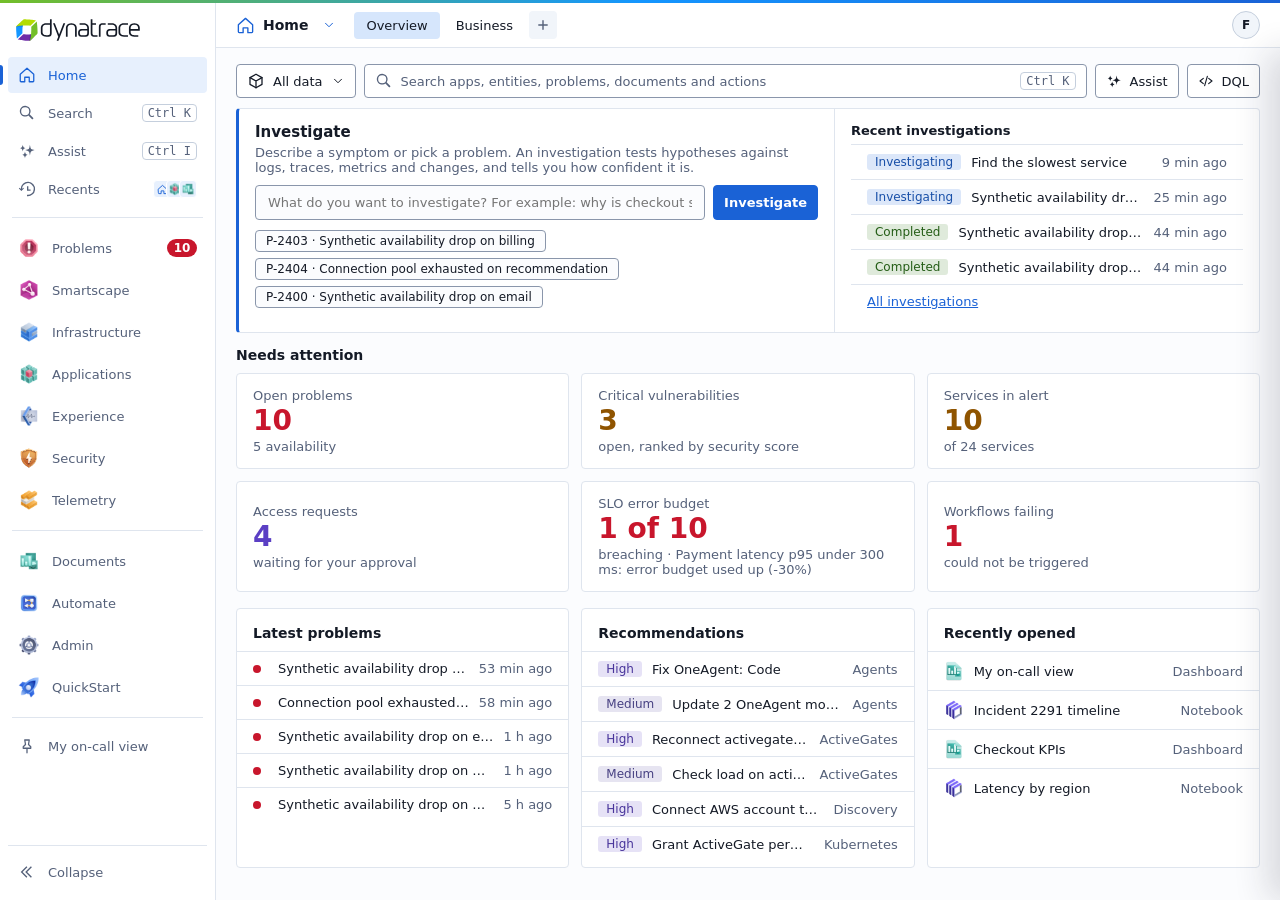
==== site/new/index.html @ b50345ad "User menu: "Compared with Datadog" write-up Adds a dialog under the user menu that explains why the " ====
<!doctype html>
<html lang="en">
<head>
<meta charset="utf-8">
<meta name="viewport" content="width=device-width, initial-scale=1">
<title>Dynatrace prototype</title>
<script>
(function(){
 var r=document.documentElement,OK=['light','dark','midnight','terminal','contrast','bluebox'];
 function ok(p){return OK.indexOf(p)>=0?p:'light'}
 window.applyTheme=function(p){p=ok(p);r.dataset.themePref=p;r.dataset.theme=p;try{localStorage.setItem('dtproto_theme',p)}catch(e){}};
 var p='light';try{p=ok(localStorage.getItem('dtproto_theme'))}catch(e){}
 r.dataset.themePref=p;r.dataset.theme=p;
})();
</script>
<link rel="icon" type="image/svg+xml" href="[data-uri]">
<style>
:root{
  --bg:#fbfcfe; --rail:#ffffff; --panel:#ffffff; --panel2:#f1f5fa; --line:#dfe5ee; --line2:#c5cfdd;
  --text:#141a26; --muted:#55617a; --accent:#1a62d6; --accent-soft:#e7f0fd; --tab:#d6e6fc;
  --g:#2a7410; --a:#8f5400; --r:#c8162c; --b:#1a62d6;
  --ctl:#8a96ab; --tint:#e3e9f2; --tint2:#edf2f9; --tint3:#e9eff9; --hover:#f3f7fd; --on-accent:#fff; --edge:#c4c5d0; --aff-bg:#fde3e7; color-scheme:light;
  --rail-w:216px;
  font-family:system-ui,-apple-system,"Segoe UI",Roboto,sans-serif; font-size:13px; color:var(--text);
}
*{box-sizing:border-box}
html,body{height:100%;margin:0;background:var(--bg)}
button,input,select{font:inherit;color:inherit}
button{cursor:pointer}
a{color:inherit;text-decoration:none}
:focus-visible{outline:2px solid var(--accent);outline-offset:2px;border-radius:4px}
svg.i{width:18px;height:18px;fill:none;stroke:currentColor;stroke-width:1.7;stroke-linecap:round;stroke-linejoin:round;flex:none}
kbd{font:12px/1 ui-monospace,SFMono-Regular,Menlo,monospace;color:var(--muted);border:1px solid var(--line2);border-radius:4px;padding:2px 5px;background:var(--panel)}
.muted{color:var(--muted)}

/* shell */
.shell{display:grid;grid-template-columns:var(--rail-w) 1fr;height:100vh}
.shell.slim{--rail-w:56px}
.rail{background:var(--rail);border-right:1px solid var(--line);display:flex;flex-direction:column;padding:10px 8px;gap:2px;min-width:0}

.rail a.app{display:flex;align-items:center;gap:12px;padding:9px 10px;border-radius:8px;color:var(--muted);position:relative}
.rail a.app:hover{background:var(--panel);color:var(--text)}
.rail a.app[aria-current=page]{background:var(--accent-soft);color:var(--text)}
.rail a.app[aria-current=page]::before{content:"";position:absolute;left:-8px;top:8px;bottom:8px;width:3px;border-radius:0 3px 3px 0;background:var(--accent)}
.rail .lbl{white-space:nowrap;overflow:hidden;flex:1}
.rail .pip{min-width:30px;height:18px;border-radius:9px;background:var(--r);color:#1a0a0a;font-size:12px;font-weight:700;display:grid;place-items:center;padding:0 5px}
.slim .lbl,.slim .brand span,.slim .foot .lbl{display:none}
.slim .pip{position:absolute;top:2px;right:2px;min-width:8px;height:8px;padding:0;font-size:0}
.rail .grow{flex:1}
.rail .foot{display:flex;flex-direction:column;gap:2px;border-top:1px solid var(--line);padding-top:8px;margin-top:8px}
.rail button.app{all:unset;display:flex;align-items:center;gap:12px;padding:9px 10px;border-radius:8px;color:var(--muted);cursor:pointer}
.rail button.app:hover{background:var(--panel);color:var(--text)}
.rail button.app:focus-visible{outline:2px solid var(--accent)}

.main{display:flex;flex-direction:column;min-width:0;height:100vh}
.avatar{width:28px;height:28px;border-radius:50%;background:var(--panel2);border:1px solid var(--line2);display:grid;place-items:center;font-size:12px;font-weight:600}


.body{flex:1;overflow:auto;padding:16px 20px 40px;min-height:0}

/* toolbar + filters */
.toolbar{display:flex;flex-wrap:wrap;align-items:center;gap:8px;margin-bottom:10px}
.find{display:flex;align-items:center;gap:8px;background:var(--panel);border:1px solid var(--ctl);border-radius:8px;padding:6px 10px;min-width:260px;color:var(--muted)}
.find:focus-within{border-color:var(--accent)}
.find input{all:unset;flex:1;color:var(--text);min-width:0}
.btn{background:var(--panel);border:1px solid var(--ctl);border-radius:8px;padding:6px 10px;display:inline-flex;align-items:center;gap:6px}
.btn:hover{border-color:var(--line2)}
.btn[aria-pressed=true]{background:var(--accent-soft);border-color:var(--accent)}
.btn.primary{background:var(--accent);border-color:var(--accent);color:#120c2e;font-weight:600}
.count{background:var(--accent);color:#120c2e;border-radius:8px;padding:0 6px;font-size:12px;font-weight:700}
.count:empty{display:none}
select.sel{background:var(--panel);border:1px solid var(--line);border-radius:8px;padding:6px 8px}
.seg{display:inline-flex;border:1px solid var(--ctl);border-radius:8px;overflow:hidden}
.seg button{all:unset;cursor:pointer;padding:6px 12px;color:var(--muted)}
.seg button:focus-visible{outline:2px solid var(--accent);outline-offset:-2px}
.seg button[aria-pressed=true]{background:var(--accent-soft);color:var(--text)}
.spacer{flex:1}
.chips{display:flex;flex-wrap:wrap;gap:6px;margin-bottom:10px;min-height:0}
.chip{background:var(--accent-soft);border:1px solid rgba(140,123,255,.4);border-radius:14px;padding:3px 6px 3px 10px;display:inline-flex;gap:6px;align-items:center}
.chip:hover{border-color:var(--accent)}
.chip.clear{background:none;border:none;color:var(--muted);padding:3px 6px;text-decoration:underline}
.split{display:grid;grid-template-columns:220px 1fr;gap:16px;align-items:start}
.split.nopanel{grid-template-columns:1fr}
.split.nopanel .facets{display:none}
.facets{background:var(--panel);border:1px solid var(--line);border-radius:10px;padding:6px 12px;position:sticky;top:0;max-height:calc(100vh - 260px);overflow:auto}
.fg{border-bottom:1px solid var(--line);padding:8px 0}
.fg:last-child{border:none}
.fg summary{cursor:pointer;font-weight:600;padding:2px 0 6px;list-style:none;display:flex;justify-content:space-between}
.fg summary::after{content:"▾";color:var(--muted)}
.fg:not([open]) summary::after{content:"▸"}
.fv{display:flex;align-items:center;gap:8px;padding:3px 0;cursor:pointer}
.fv span{flex:1;overflow:hidden;text-overflow:ellipsis;white-space:nowrap}
.fv em{font-style:normal;color:var(--muted);font-size:12px}
.fv input{accent-color:var(--accent)}

/* grid */
.gridwrap{background:var(--panel);border:1px solid var(--line);border-radius:10px;overflow:auto;min-width:0}
table{border-collapse:collapse;width:100%}
th{position:sticky;top:0;background:var(--panel2);text-align:left;font-weight:600;padding:9px 12px;border-bottom:1px solid var(--line);white-space:nowrap;cursor:pointer;user-select:none;z-index:1}
th.num,td.num{text-align:right}
th[aria-sort=ascending]::after{content:" ↑";color:var(--accent)}
th[aria-sort=descending]::after{content:" ↓";color:var(--accent)}
td{padding:8px 12px;border-bottom:1px solid var(--line);white-space:nowrap;max-width:420px;overflow:hidden;text-overflow:ellipsis}
tbody tr{cursor:pointer}
tbody tr:hover{background:rgba(255,255,255,.03)}
td.name{font-weight:500}
td.mono,.mono{font-family:ui-monospace,SFMono-Regular,Menlo,monospace;font-size:12px}
.dot{display:inline-block;width:8px;height:8px;border-radius:50%;margin-right:7px;background:var(--muted)}
.t-g{--c:var(--g)}.t-a{--c:var(--a)}.t-r{--c:var(--r)}.t-b{--c:var(--b)}.t-n{--c:var(--muted)}
.dot.t-g,.dot.t-a,.dot.t-r,.dot.t-b,.dot.t-n{background:var(--c)}
.tag{display:inline-block;border-radius:6px;padding:1px 8px;font-size:12px;color:color-mix(in srgb,var(--c) 74%,var(--text));background:color-mix(in srgb,var(--c) 15%,transparent)}
.bar{display:inline-block;width:56px;height:6px;border-radius:3px;background:var(--line);vertical-align:middle;margin-right:8px;overflow:hidden}
.bar i{display:block;height:100%;background:var(--accent)}
.bar.hot i{background:var(--r)}
.star{background:none;border:none;font-size:15px;color:var(--muted);padding:0}
.star[aria-pressed=true]{color:var(--a)}
.empty{display:grid;place-items:center;text-align:center;padding:70px 20px;background:var(--panel);border:1px dashed var(--line2);border-radius:12px}
.empty h3{margin:0 0 6px;font-size:16px}
.empty p{margin:0 0 16px;color:var(--muted);max-width:46ch}
.none{padding:36px;text-align:center;color:var(--muted)}
.kpis{display:grid;grid-template-columns:repeat(auto-fit,minmax(180px,1fr));gap:12px;margin-bottom:12px}
.sbfill{flex:1}
.kpi{background:var(--panel);border:1px solid var(--line);border-radius:12px;padding:14px 16px;min-width:130px}
.kpi b{display:block;font-size:28px;font-weight:600;line-height:1.15;color:var(--c,var(--text))}
.kpi span{color:var(--muted)}

/* home */
.tiles{display:grid;grid-template-columns:repeat(auto-fit,minmax(200px,1fr));gap:12px;margin-bottom:16px}
.tile{all:unset;box-sizing:border-box;cursor:pointer;background:var(--panel);border:1px solid var(--line);border-radius:12px;padding:14px 16px;display:block}
.tile:hover{border-color:var(--line2)}
.tile:focus-visible{outline:2px solid var(--accent)}
.tile b{display:block;font-size:28px;font-weight:600;line-height:1.15;color:var(--c,var(--text));margin:2px 0}
.cols2{display:grid;grid-template-columns:repeat(auto-fit,minmax(320px,1fr));gap:12px}
.card{background:var(--panel);border:1px solid var(--line);border-radius:12px;padding:6px 0}
.card h2{font-size:14px;margin:0;padding:10px 16px}
/* one card style */
.ph-card,.qs-card,.fd-card,.tpl,.db-tile,.dt-left,.dt-right,.sx-panel{background:var(--panel);border:1px solid var(--line);border-radius:var(--rad);padding:14px 16px}
.dt-right{padding:0}
.ph-card h3,.fd-card h3,.qs-card h2,.tpl h3,.dt-left h2{margin:0 0 10px;font-size:14px;font-weight:500}
.row{display:flex;gap:10px;align-items:center;padding:9px 16px;border-top:1px solid var(--line);cursor:pointer;width:100%;background:none;border-left:0;border-right:0;border-bottom:0;text-align:left}
.row:hover{background:rgba(255,255,255,.03)}
.row .grow{flex:1;overflow:hidden;text-overflow:ellipsis;white-space:nowrap}
.topo{background:var(--panel);border:1px solid var(--line);border-radius:12px;padding:10px;overflow:auto}
.topo text{fill:var(--text);font-size:12px;text-anchor:middle}
.topo .node{cursor:pointer}
.topo .node:hover circle{stroke:var(--text)}
.topo line{stroke:var(--line2);stroke-width:1.4}
.bars{display:flex;align-items:flex-end;gap:4px;height:120px;padding:10px 16px 16px}
.bars i{flex:1;background:var(--accent);border-radius:3px 3px 0 0;opacity:.85}

/* drawer + palette + toast */
.drawer{position:fixed;top:0;right:0;bottom:0;width:380px;max-width:100%;background:var(--panel);border-left:1px solid var(--line2);box-shadow:-20px 0 40px rgba(0,0,0,.35);padding:18px 20px;overflow:auto;z-index:30;transform:translateX(100%);transition:transform .18s ease}
.drawer.open{transform:none}
.drawer h2{margin:0 30px 14px 0;font-size:16px;word-break:break-word}
.drawer dl{margin:0;display:grid;grid-template-columns:110px 1fr;gap:8px 12px}
.drawer dt{color:var(--muted)}.drawer dd{margin:0;word-break:break-word}
.drawer .x{position:absolute;top:12px;right:12px;background:none;border:none;font-size:20px;color:var(--muted)}
.drawer .acts{display:flex;flex-wrap:wrap;gap:8px;margin-top:18px}
.scrim{position:fixed;inset:0;background:rgba(5,6,10,.55);z-index:40;display:none}
.scrim.open{display:block}
.pal{position:fixed;left:50%;top:12vh;transform:translateX(-50%);width:min(680px,94vw);background:var(--panel);border:1px solid var(--line2);border-radius:14px;box-shadow:0 30px 80px rgba(0,0,0,.6);z-index:41;display:none;overflow:hidden}
.pal.open{display:block}
.pal .in{display:flex;align-items:center;gap:10px;padding:14px 16px;border-bottom:1px solid var(--line);color:var(--muted)}
.pal .in input{all:unset;flex:1;color:var(--text);font-size:15px}
.pal .pc{display:flex;gap:6px;padding:10px 16px;border-bottom:1px solid var(--line);overflow-x:auto;scrollbar-width:none}
.pal .pc button{flex:none;background:none;border:1px solid var(--line);border-radius:14px;padding:3px 11px;color:var(--muted)}
.pal .pc button[aria-pressed=true]{background:var(--accent-soft);border-color:var(--accent);color:var(--text)}
.pal .res{max-height:48vh;overflow:auto;padding:6px 0}
.pal h4{margin:10px 16px 4px;font-size:12px;color:var(--muted);font-weight:600}
.pal .it{display:flex;align-items:center;gap:10px;padding:8px 16px;cursor:pointer}
.pal .it[aria-selected=true]{background:var(--accent-soft)}
.pal .it .grow{flex:1;overflow:hidden;text-overflow:ellipsis;white-space:nowrap}
.pal mark{background:none;color:var(--accent);font-weight:700}
.pal .ft{display:flex;gap:14px;padding:9px 16px;border-top:1px solid var(--line);color:var(--muted);font-size:12px}
.toast{position:fixed;bottom:22px;left:50%;transform:translateX(-50%) translateY(20px);background:var(--panel2);border:1px solid var(--line2);border-radius:10px;padding:10px 16px;opacity:0;pointer-events:none;transition:.2s;z-index:60}
.toast.show{opacity:1;transform:translateX(-50%)}
.notes{line-height:1.5}
.notes h3{margin:16px 0 4px;font-size:13px}
.notes p,.notes li{color:var(--muted);margin:0 0 4px}
.notes ul{padding-left:18px;margin:0}

@media (max-width:900px){
  .shell{--rail-w:56px}
  .lbl,.brand span{display:none}
  .brand .bmark{display:block}
  .brand .bwide{display:none}
  #collapse svg{transform:scaleX(-1)}
  .split{grid-template-columns:1fr}
  .facets{position:static;max-height:300px}
  .gsearch kbd{display:none}
}
*,*::before,*::after{transition:none!important}

/* light theme + header + pickers */
.brand{display:flex;align-items:center;gap:10px;padding:6px 8px 14px;text-decoration:none;color:inherit;cursor:pointer}
.brand img,.brand .brandlogo{width:28px;height:28px;flex:none;display:block;color:var(--text)}
svg.i.fill{fill:currentColor;stroke:none}
.slim #collapse svg{transform:scaleX(-1)}
.brand .bmark{display:none}
.brand .bwide{display:block;min-width:0}
.brandwide{display:block;height:22px;width:auto;max-width:100%}
.brandwide .wm{fill:var(--text)}
.brandwide.bb{height:27px;margin:-2px 0}
.slim .brand .bmark{display:block}
.slim .brand .bwide{display:none}
.rail .pip{color:#fff}
.count,.btn.primary{color:var(--on-accent)}
.scrim{background:rgba(30,30,50,.35)}
.toast{background:var(--text);color:var(--panel);border-color:var(--text)}
.drawer{box-shadow:-12px 0 32px rgba(30,30,50,.16)}
.pal{box-shadow:0 24px 70px rgba(30,30,50,.25)}
.card,.tile,.gridwrap,.facets,.empty,.kpi,.topo{border-radius:8px}
.fg summary{background:var(--tint2);border-radius:6px;padding:6px 8px;margin-bottom:4px}
tbody tr:hover{background:var(--hover)}
.apphead{display:flex;align-items:center;gap:14px;padding:8px 20px;border-bottom:1px solid var(--line);background:var(--panel)}
.appid{display:flex;align-items:center;gap:8px;font-weight:600;font-size:14px;white-space:nowrap}
.appid svg{color:var(--accent)}
.tabs{display:flex;gap:4px;overflow-x:auto;scrollbar-width:none;flex:0 1 auto;min-width:0}
.tabs a{display:flex;align-items:center;gap:8px;padding:6px 12px;border-radius:6px;white-space:nowrap}
.tabs a:hover{background:var(--panel2)}
.tabs a[aria-selected=true]{background:var(--tab);font-weight:500}
.tabs[hidden]{display:none}
.tabs .n{font-size:12px;font-weight:700;border-radius:9px;padding:1px 7px;background:var(--tint);color:var(--muted)}
.tabs .n.r{background:var(--r);color:#fff}
.tabs .n.sq{border-radius:3px}
.tabs .n.a{background:color-mix(in srgb,var(--a) 22%,var(--panel));color:var(--a)}
.gsearch{width:300px;display:flex;align-items:center;gap:10px;background:var(--bg);border:1px solid var(--line2);border-radius:6px;padding:6px 10px;color:var(--muted);text-align:left}
.gsearch:hover{border-color:var(--accent)}
.gsearch span{flex:1;white-space:nowrap;overflow:hidden;text-overflow:ellipsis}
.scopebar{display:flex;align-items:center;gap:8px;margin-bottom:10px;flex-wrap:wrap}
.scopebar .find{flex:1;min-width:220px}
.pop{position:relative}
.pickbtn{height:34px;background:var(--panel);border:1px solid var(--ctl);border-radius:6px;padding:0 10px;display:inline-flex;align-items:center;gap:8px}
.pickbtn:hover{background:var(--panel2)}
.pickbtn.sq{width:34px;justify-content:center;padding:0;font-size:16px}
.pickbtn[disabled]{opacity:.45;cursor:not-allowed}
.pickbtn .segname{max-width:120px;overflow:hidden;text-overflow:ellipsis}
.menu{position:absolute;top:38px;left:0;min-width:240px;background:var(--panel);border:1px solid var(--line);border-radius:8px;box-shadow:0 10px 28px rgba(30,30,50,.18);padding:6px;z-index:25}
.menu[hidden]{display:none}
.menu.right{left:auto;right:0}
.menu h5{margin:6px 8px 4px;font-size:12px;color:var(--muted);font-weight:600}
.menu .msearch{width:100%;margin:2px 0 6px;padding:7px 9px;border:1px solid var(--ctl);border-radius:6px;background:var(--bg);color:var(--text)}
.menu .mi{display:flex;align-items:center;gap:8px;padding:7px 8px;border-radius:6px;cursor:pointer;width:100%;background:none;border:none;text-align:left}
.menu .mi:hover{background:var(--panel2)}
.menu .mi[aria-checked=true]{background:var(--accent-soft)}
.menu .mi i{width:14px;height:14px;border-radius:50%;border:2px solid var(--line2);flex:none}
.menu .mi[aria-checked=true] i{border-color:var(--accent);background:radial-gradient(var(--accent) 45%,transparent 50%)}
.ss-note{color:var(--muted);margin:10px 0 0}
.body.flush{padding:0;overflow:hidden}
.ss-wrap{display:grid;grid-template-columns:1fr;height:100%;min-height:0}
.ss-nav{background:var(--panel);border-right:1px solid var(--line);padding:12px 8px;overflow:auto}
.ss-nav h5{margin:14px 10px 6px;font-size:12px;color:var(--muted);font-weight:500;display:flex;align-items:center;gap:8px}
.ss-nav h5::after{content:"";flex:1;height:1px;background:var(--line)}
.ss-nav a{display:flex;align-items:center;gap:10px;padding:8px 10px;border-radius:6px;position:relative}
.ss-nav a:hover{background:var(--panel2)}
.ss-nav a[aria-current=page]{background:var(--accent-soft);color:var(--accent);font-weight:500}
.ss-nav a[aria-current=page]::before{content:"";position:absolute;left:0;top:6px;bottom:6px;width:3px;background:var(--accent);border-radius:2px}
.ss-main{position:relative;min-width:0;overflow:auto}
.ss-canvas{position:absolute;inset:0;overflow:hidden}
.ss-canvas>svg{width:100%;height:100%;display:block}
.gn{cursor:pointer}
.ss-canvas>svg{cursor:grab;touch-action:none}.ss-canvas>svg.grab{cursor:grabbing}
#pgs line,#pgs circle,#pgs path{vector-effect:non-scaling-stroke}
.ss-nav2{position:absolute;right:12px;bottom:12px;display:flex;flex-direction:column;align-items:flex-end;gap:8px;z-index:4}
.ss-zoom{display:flex;gap:4px}.ss-zoom .btn{width:34px;height:34px;padding:0;justify-content:center;display:inline-flex;align-items:center;background:var(--panel)}
.ss-mm{width:200px;height:140px;background:var(--panel);border:1px solid var(--line);border-radius:var(--rad);box-shadow:0 2px 10px rgba(30,30,50,.08);cursor:pointer;touch-action:none}
.ss-mm *{pointer-events:none;vector-effect:none}
.ss-mm line{stroke-width:.6}.ss-mm circle{stroke-width:1.5}
.ss-mmv{fill:var(--accent);fill-opacity:.12;stroke:var(--accent);stroke-width:5}
.gn:hover{fill:var(--tint)}
.ss-panels{position:absolute;left:12px;top:12px;bottom:12px;width:340px;display:flex;flex-direction:column;gap:12px;pointer-events:none;overflow:auto}
.ss-panel{pointer-events:auto;background:var(--panel);border:1px solid var(--line);border-radius:10px;box-shadow:0 2px 10px rgba(30,30,50,.08);flex:none}
.ss-ph{display:flex;align-items:center;justify-content:space-between;gap:10px;padding:14px 16px;font-size:14px;cursor:pointer;list-style:none}
.ss-ph::-webkit-details-marker{display:none}
.ss-pb{padding:0 16px 14px}
.ss-pb p{margin:0 0 4px}
.ss-pb .sec{margin:12px 0 6px;font-weight:600}
.ss-row{display:flex;align-items:center;gap:8px;width:100%;background:none;border:none;text-align:left;padding:6px;border-radius:6px}
.ss-row:hover{background:var(--panel2)}
.ss-row[aria-pressed=true]{background:var(--accent-soft)}
.ss-row .nm{flex:1;overflow:hidden;text-overflow:ellipsis;white-space:nowrap;font-size:12.5px}
.ss-row em{font-style:normal}
.ss-types{max-height:calc(100vh - 590px);min-height:120px;overflow:auto}
.ss-lay{display:flex;background:var(--panel2);border-radius:6px;padding:3px}
.ss-lay button{all:unset;flex:1;text-align:center;padding:6px;border-radius:4px;cursor:pointer;color:var(--muted)}
.ss-lay button:focus-visible{outline:2px solid var(--accent)}
.ss-lay button[aria-pressed=true]{background:var(--panel);color:var(--text);box-shadow:0 1px 2px rgba(0,0,0,.18)}
.tgl{display:flex;align-items:center;gap:8px;margin-top:12px}
.ss-float{position:absolute;top:12px;right:12px;background:var(--panel);border:1px solid var(--line);border-radius:10px;padding:6px;box-shadow:0 2px 10px rgba(30,30,50,.08);z-index:5}
.ss-float .scopebar{margin:0;flex-wrap:nowrap}
.ss-float{display:flex;align-items:center;gap:8px}
.menu a.mi{text-decoration:none;color:inherit}
.rail .sep{height:1px;background:var(--line);margin:8px 4px}
.rail .tail{margin-left:auto}
.slim .tail{display:none}
.mini{display:flex}
.mini i{width:18px;height:18px;border-radius:5px;background:var(--accent-soft);color:var(--accent);display:grid;place-items:center;margin-left:-5px;border:1px solid var(--rail)}
.mini svg{width:11px;height:11px;fill:none;stroke:currentColor;stroke-width:2}
.recents{position:fixed;top:0;bottom:0;width:400px;max-width:92vw;background:var(--panel);border-right:1px solid var(--line);box-shadow:12px 0 32px rgba(30,30,50,.14);z-index:35;display:flex;flex-direction:column;padding:12px 14px}
.recents[hidden]{display:none}
.rc-top{display:flex;gap:8px;align-items:center;margin-bottom:6px}
.rc-top .find{flex:1;min-width:0}
.rc-list{overflow:auto;flex:1}
.rc-list h4{margin:14px 8px 4px;font-size:13px;font-weight:600}
.rc-it{display:flex;align-items:center;border-radius:8px}
.rc-it:hover{background:var(--panel2)}
.rc-it .go{all:unset;flex:1;display:flex;align-items:center;gap:12px;padding:8px;cursor:pointer;min-width:0}
.rc-it .go:focus-visible{outline:2px solid var(--accent);border-radius:8px}
.rc-ico{width:26px;height:26px;border-radius:6px;background:var(--accent-soft);display:grid;place-items:center;color:var(--accent);flex:none}
.rc-it .nm{overflow:hidden;text-overflow:ellipsis;white-space:nowrap}
.rc-it .sub{color:var(--muted);font-size:12px;margin-left:auto;padding-left:8px;white-space:nowrap}
.rc-it .pin{background:none;border:none;padding:6px 10px;opacity:0;color:var(--muted)}
.rc-it:hover .pin,.rc-it .pin:focus-visible,.rc-it .pin[aria-pressed=true]{opacity:1}
.rc-it .pin[aria-pressed=true]{color:var(--accent)}
.menu .mtext{width:100%;margin:2px 0 6px;padding:7px 9px;border:1px solid var(--ctl);border-radius:6px;background:var(--bg);color:var(--text)}
.menu .mrow{display:flex;align-items:center}
.menu .mrow .mi{flex:1}
.menu .del{background:none;border:none;color:var(--muted);padding:6px 9px;border-radius:6px;font-size:16px}
.menu .del:hover{background:var(--panel2);color:var(--r)}
.pickbtn[disabled].sq{cursor:not-allowed}
.ph-wrap{margin-bottom:12px}
.ph-wrap>summary{cursor:pointer;list-style:none;font-weight:500;display:inline-flex;gap:8px;align-items:center;height:34px;padding:0 10px;margin-bottom:10px;background:var(--panel);border:1px solid var(--ctl);border-radius:6px}
.ph-wrap>summary svg{flex:none}
.ph-wrap[open]>summary svg{transform:rotate(180deg)}
.ph-wrap>summary::-webkit-details-marker{display:none}
.ph{display:grid;grid-template-columns:minmax(260px,1fr) minmax(260px,1fr) minmax(340px,1.5fr);gap:12px}
.ph-card{min-width:0}
.ph-card h3{margin:0 0 8px;font-size:13px;font-weight:500;display:flex;gap:8px;align-items:baseline}
.ph-card h3 .muted{font-weight:400;font-size:12px}
.pf-n{font-weight:500}
.slo-s{font-size:12px;white-space:nowrap;flex:none}
.slo-t>span:first-child{min-width:0;overflow:hidden;text-overflow:ellipsis;white-space:nowrap}
.ph-stats{display:grid;grid-template-columns:repeat(4,1fr);gap:8px}
.ph-stats b{display:block;font-size:19px;font-weight:500;line-height:1.2;white-space:nowrap}
.ph-stats span{color:var(--muted);font-size:12px}
.ph-chart{display:flex;align-items:flex-end;gap:2px;height:56px;margin:12px 0 4px}
.ph-chart i{flex:1;background:var(--tint);border-radius:2px 2px 0 0;position:relative;display:block;min-height:2px}
.ph-chart i b{position:absolute;left:0;right:0;bottom:0;background:var(--r);border-radius:2px 2px 0 0}
.slo{padding:8px 0;border-top:1px solid var(--line)}
.slo small{display:block;font-size:12px}
.slo:first-of-type{border-top:none;padding-top:0}
.slo-t,.slo-m{display:flex;justify-content:space-between;gap:8px;align-items:center}
.slo-t .tag{white-space:nowrap;flex:none}
.slo-m{margin:4px 0;font-size:12.5px}
.meter{height:4px;border-radius:2px;background:var(--line);overflow:hidden;margin:5px 0 4px}
.meter i{display:block;height:100%}
.pf-steps{display:grid;gap:8px;margin-top:10px}
.pf-steps>div{display:flex;flex-wrap:wrap;align-items:center;gap:6px}
.pf-steps>div>span{width:100px;color:var(--muted);font-size:12px}
.pf-steps .btn{padding:4px 9px;font-size:12.5px}
.assist{position:fixed;top:0;right:0;bottom:0;width:400px;max-width:94vw;background:var(--panel);border-left:1px solid var(--line);box-shadow:-12px 0 32px rgba(30,30,50,.14);z-index:36;display:flex;flex-direction:column}
.assist[hidden]{display:none}
.ah{display:flex;align-items:center;gap:8px;padding:14px 16px;border-bottom:1px solid var(--line);font-weight:600}
.actx{margin:10px 16px 0;color:var(--muted);font-size:12px}
.amsgs{flex:1;overflow:auto;padding:10px 16px;display:flex;flex-direction:column;gap:10px}
.am p{margin:0;padding:9px 12px;border-radius:10px;max-width:92%;line-height:1.45;width:fit-content}
.am.bot p{background:var(--panel2)}
.am.user{align-self:flex-end}
.am.user p{background:var(--accent);color:var(--on-accent)}
.aact{display:flex;gap:6px;flex-wrap:wrap;margin-top:6px}
.asug{display:flex;gap:6px;flex-wrap:wrap;padding:0 16px 8px}
.asug button{background:var(--bg);border:1px solid var(--ctl);border-radius:14px;padding:4px 10px;font-size:12px}
.asug button:hover{border-color:var(--accent)}
.aform{display:flex;gap:8px;padding:10px 16px 14px;border-top:1px solid var(--line)}
.aform input{flex:1;padding:8px 10px;border:1px solid var(--ctl);border-radius:6px;background:var(--bg);color:var(--text)}
.pg-meta{display:grid;grid-template-columns:86px 1fr;gap:4px 10px;margin:8px 0}
.pn{cursor:pointer}
.pn:hover polygon{stroke-width:4.5}
.pg-sel{width:100%;padding:7px 8px;border:1px solid var(--ctl);border-radius:6px;background:var(--bg);color:var(--text)}
.qs-card{margin-bottom:12px}
.qs-head{display:flex;align-items:center;justify-content:space-between;gap:12px;flex-wrap:wrap}
.qs-head .scopebar{margin:0}
.qs-tech{display:flex;gap:6px}
.qs-tech i{width:22px;height:22px;border-radius:6px;display:grid;place-items:center;font:600 9px/1 system-ui;color:#fff;font-style:normal}
.qs-topo{border:1px solid var(--line);border-radius:8px;margin-top:12px;padding:26px 20px 84px;position:relative;display:flex;align-items:center;justify-content:space-around;gap:14px;overflow:auto;background:var(--bg)}
.qs-node{all:unset;cursor:pointer;display:flex;flex-direction:column;align-items:center;gap:6px;width:130px;text-align:center;font-size:12px;overflow-wrap:anywhere;flex:none}
.qs-node:focus-visible{outline:2px solid var(--accent);border-radius:8px}
.qs-node:hover .qs-ico{background:var(--accent-soft)}
.qs-ico{width:44px;height:44px;border-radius:8px;background:var(--tint3);display:grid;place-items:center;color:var(--accent)}
.qs-group{border:2px solid var(--accent);border-radius:6px;padding:10px 14px 16px;background:var(--panel);display:flex;flex-direction:column;gap:12px;flex:none}
.qs-gh{font-size:12px;display:flex;gap:8px;align-items:center}
.qs-row{display:flex;align-items:flex-start}
.qs-arrow{align-self:flex-start;flex:1;min-width:24px;height:2px;background:var(--line2);margin-top:22px}
.qs-bar{position:absolute;left:50%;bottom:16px;transform:translateX(-50%);display:flex;align-items:stretch;background:var(--panel);border:1px solid var(--line2);border-radius:8px;box-shadow:0 4px 14px rgba(30,30,50,.12);overflow:hidden}
.qs-sel{border:none;border-right:1px solid var(--line);padding:9px 12px;background:var(--panel);max-width:240px}
.qs-step{border:none;background:var(--panel);padding:0 12px;font-size:16px}
.qs-step:hover{background:var(--panel2)}
.qs-charts{display:grid;grid-template-columns:repeat(3,1fr);gap:8px;margin-bottom:12px}
.qs-ch{margin:0 0 6px;font-size:14px;display:flex;justify-content:space-between}
.qs-f{display:flex;gap:14px;align-items:center;padding:10px 0;border-top:1px solid var(--line)}
.qs-fi{width:24px;height:24px;border-radius:6px;background:var(--tint3);display:grid;place-items:center;color:var(--accent);flex:none}
.qs-fi svg{width:15px!important;height:15px!important}
.qs-fl{width:160px}
.qs-fv{width:110px}
.link{background:none;border:none;padding:0;color:var(--accent);text-decoration:underline;cursor:pointer}
@media (max-width:1200px){.qs-charts{grid-template-columns:1fr}}
@media (max-width:1200px){.ph{grid-template-columns:1fr}}
/* brand pass: tighter corners, tinted neutrals, logo-color strip */
:root{--rad:4px}
.shell{border-top:3px solid transparent;border-image:linear-gradient(90deg,#73be28,#1496ff,#1a62d6) 1}
.main{height:100%;min-height:0}
.btn,.find,.gsearch,.seg,.pickbtn,.tabs a,.menu,.menu .mi,.menu .mtext,.menu .msearch,.fg summary,.ss-row,.ss-lay,.ss-lay button,.rail a.app,.rail button.app,.ss-nav a,.rc-it,.rc-it .go,.rc-ico,.qs-sel,.pg-sel,.aform input,.asug button,.count,.chip,.scopes button,.pal .pc button,.mini i,.qs-ico,.qs-fi,.qs-tech i,.pal .in,select.sel,.menu .del{border-radius:var(--rad)}
.card,.tile,.gridwrap,.facets,.empty,.kpi,.topo,.qs-card,.qs-topo,.qs-bar,.ph-card,.ss-panel,.ss-float,.pal,.toast{border-radius:var(--rad)}
.qs-group{border-radius:2px}
.gsearch{margin-left:auto}
.tag{border-radius:3px}
.am p{border-radius:6px}
.link{color:var(--b)}
.rail a.app[aria-current=page]{color:var(--accent)}
.ss-nav a[aria-current=page]{color:var(--accent)}

/* themes */
html[data-theme="dark"]{--ctl:#6b7684;color-scheme:dark;--bg:#0d1117;--rail:#010409;--panel:#161b22;--panel2:#1c2330;--line:#2d333b;--line2:#444c56;--text:#e6edf3;--muted:#8b97a8;--accent:#58a6ff;--accent-soft:rgba(88,166,255,.15);--tab:rgba(88,166,255,.24);--g:#3fb950;--a:#d29922;--r:#f85149;--b:#58a6ff;--on-accent:#0d1117;--tint:#2a313c;--tint2:#212936;--tint3:#222b3a;--hover:#1b2230;--edge:#3a424d;--aff-bg:#3b1a20}
html[data-theme="midnight"]{--ctl:#5f7099;color-scheme:dark;--bg:#0a1020;--rail:#070b17;--panel:#0f172a;--panel2:#152036;--line:#1e2b45;--line2:#2f3f60;--text:#e2e8f5;--muted:#8a9ab8;--accent:#38bdf8;--accent-soft:rgba(56,189,248,.14);--tab:rgba(56,189,248,.22);--g:#34d399;--a:#fbbf24;--r:#f87171;--b:#38bdf8;--on-accent:#06202e;--tint:#1a2640;--tint2:#131d33;--tint3:#16223a;--hover:#121c32;--edge:#2a3a5c;--aff-bg:#3a1e2a}
html[data-theme="terminal"]{--ctl:#3c8a3c;color-scheme:dark;font-family:ui-monospace,SFMono-Regular,Menlo,Consolas,monospace;--bg:#050805;--rail:#030503;--panel:#0a100a;--panel2:#101a10;--line:#1c2e1c;--line2:#2d4a2d;--text:#c9f2c9;--muted:#7fa67f;--accent:#3ddc84;--accent-soft:rgba(61,220,132,.14);--tab:rgba(61,220,132,.2);--g:#3ddc84;--a:#e0b341;--r:#ff6b6b;--b:#5cc8ff;--on-accent:#041208;--tint:#17261a;--tint2:#101b12;--tint3:#132016;--hover:#0e170f;--edge:#2d4a2d;--aff-bg:#2c1414}
html[data-theme="contrast"]{--ctl:#000000;color-scheme:light;--bg:#ffffff;--rail:#ffffff;--panel:#ffffff;--panel2:#ececec;--line:#4a4a4a;--line2:#000000;--text:#000000;--muted:#2b2b2b;--accent:#0033cc;--accent-soft:#d6e2ff;--tab:#c2d4ff;--g:#0b6b00;--a:#7a4000;--r:#b00020;--b:#0033cc;--on-accent:#ffffff;--tint:#dcdcdc;--tint2:#ececec;--tint3:#e2e2e2;--hover:#f0f0f0;--edge:#555555;--aff-bg:#ffd9de}
html[data-theme="bluebox"]{color-scheme:dark;--bg:#0a0b0f;--rail:#07080b;--panel:#11131a;--panel2:#171a22;--line:#232733;--line2:#343a4a;--text:#e8eaf0;--muted:#8b92a5;--accent:#5b9bff;--accent-soft:rgba(91,155,255,.16);--tab:rgba(91,155,255,.26);--g:#3ecf8e;--a:#f5c451;--r:#ff6161;--b:#6ea8ff;--on-accent:#08142e;--ctl:#596175;--tint:#222736;--tint2:#171b26;--tint3:#1a2030;--hover:#151924;--edge:#323a4c;--aff-bg:#3a1c22}
.avatar{cursor:pointer;color:var(--text);padding:0}
.avatar:hover{border-color:var(--accent)}
.avatar.big{width:36px;height:36px;font-size:14px;cursor:default;flex:none}
.usermenu{min-width:290px;top:40px}
.um-h{display:flex;align-items:center;gap:12px;padding:8px 8px 10px}
.um-h small{display:block;color:var(--muted)}
.usermenu .mi{align-items:center}
.usermenu .mi small{margin-left:auto;color:var(--muted)}
.sw{display:inline-flex;flex:none}
.sw i{width:12px;height:18px;border:1px solid var(--line2);margin-left:-1px;display:block;border-radius:0}
.sw i:first-child{border-radius:3px 0 0 3px;margin-left:0}
.sw i:last-child{border-radius:0 3px 3px 0}
.usermenu .mi i.rd{width:14px;height:14px;border-radius:50%;border:2px solid var(--line2);flex:none;background:none}
.usermenu .mi[aria-checked=true] i.rd{border-color:var(--accent);background:radial-gradient(var(--accent) 45%,transparent 50%)}
.msep{height:1px;background:var(--line);margin:6px 4px}
/* audit pass */
.scopes{display:flex;gap:6px;flex-wrap:wrap;margin-bottom:10px}
.scopes button{background:transparent;border:1px solid var(--ctl);border-radius:var(--rad);padding:4px 12px;color:var(--text)}
.scopes button em{font-style:normal;margin-left:6px;opacity:.65}
.scopes button[aria-pressed=true]{background:var(--accent-soft);border-color:var(--accent);color:var(--accent)}
.statusrow{display:flex;align-items:center;gap:10px;margin-bottom:8px;min-height:26px;flex-wrap:wrap}
.statusrow .chips{margin:0}
.tgrp{display:flex;gap:4px;align-items:center}
.livedot{width:8px;height:8px;border-radius:50%;background:var(--g);display:inline-block;animation:pulse 1.6s infinite}
.livedot.off{background:var(--muted);animation:none}
@keyframes pulse{50%{opacity:.3}}
@media (prefers-reduced-motion:reduce){.livedot{animation:none}}
.btn.ghost{border-color:transparent;background:none;color:var(--accent);padding:4px 8px}
.btn.ghost:hover{background:var(--accent-soft)}
.nod tr{cursor:default}
tbody tr:focus-visible,th[tabindex]:focus-visible{outline:2px solid var(--accent);outline-offset:-2px}
td{padding:6px 12px}
th{padding:8px 12px}
.fg summary{background:none;padding:2px 0 6px;margin-bottom:0;border-radius:0}
.tile.static{cursor:default}
.tile.static:hover{border-color:var(--line)}
.apphead>.pop:last-child{margin-left:auto}
.ph-card{display:flex;flex-direction:column}
.ph-chart{flex:none;height:96px}
.ph{grid-template-columns:minmax(280px,1.15fr) minmax(300px,1.25fr) minmax(300px,1fr)}
.pf-acts{display:flex;flex-wrap:wrap;gap:6px;margin-top:12px;align-items:center}
.assist,.drawer{top:52px}
.ss-wrap.solo{grid-template-columns:1fr}
@media (max-width:1200px){.ph{grid-template-columns:1fr 1fr}.ph>.ph-card:last-child{grid-column:1/-1}}
@media (max-width:1100px){.ss-wrap{grid-template-columns:1fr}.ss-nav{display:none}}
@media (max-width:900px){.tail{display:none}.rail .pip{position:absolute;top:2px;right:2px;min-width:8px;height:8px;padding:0;font-size:0}.ph{grid-template-columns:1fr}}
/* dql */
.dqlpop{width:min(580px,92vw);padding:10px}
.dql-h{display:flex;align-items:center;justify-content:space-between;gap:8px}
pre.dql{margin:8px 0;padding:10px 12px;background:var(--panel2);border:1px solid var(--line);border-radius:var(--rad);font:12px/1.6 ui-monospace,SFMono-Regular,Menlo,Consolas,monospace;white-space:pre-wrap;word-break:break-word;max-height:320px;overflow:auto;color:var(--text)}
pre.dql .kw{color:var(--accent);font-weight:600}
pre.dql .str{color:var(--g)}
pre.dql .num{color:var(--a);font-style:normal}
.dql-n{margin:0;font-size:12px}
/* overview */
.find.hero{min-height:42px;font-size:14px;cursor:text;text-align:left;color:var(--muted)}
.find.hero span{flex:1}
.sec-h{font-size:14px;font-weight:600;margin:6px 0 10px}
.tiles.three{grid-template-columns:repeat(3,1fr)}
@media (max-width:1100px){.tiles.three{grid-template-columns:repeat(2,1fr)}}
/* explain */
.xp{background:var(--panel);border:1px solid var(--line);border-left:3px solid var(--accent);border-radius:var(--rad);margin-bottom:12px;padding:12px 16px}
.xp-h{display:flex;align-items:center;gap:8px;margin-bottom:8px}
.xp-t{overflow:hidden;text-overflow:ellipsis;white-space:nowrap;min-width:0}
.xp-body{display:grid;grid-template-columns:minmax(0,1.5fr) minmax(0,1fr);gap:20px}
.xp-sum{margin:0 0 10px;line-height:1.55;font-size:13.5px;min-height:3.2em}
.xp-cause{display:flex;flex-wrap:wrap;gap:4px 10px;align-items:center;padding:8px 10px;background:var(--panel2);border-radius:var(--rad);margin-bottom:10px}
.xp h4{margin:0 0 6px;font-size:12.5px}
.xp-ev{list-style:none;margin:0;padding:0;display:grid;gap:8px}
.xp-e{display:flex;gap:8px;animation:fadeIn .25s}
.xp-i{width:24px;height:24px;border-radius:var(--rad);background:var(--accent-soft);color:var(--accent);display:grid;place-items:center;flex:none}
.xp-steps{display:flex;gap:6px;flex-wrap:wrap}
.xp-thread{display:flex;flex-direction:column;gap:8px;margin-top:10px;max-height:220px;overflow:auto}
.xp-thread .am{max-width:80%}
.xp-thread .am p{max-width:none}
.xp-form{display:flex;gap:8px;margin-top:10px}
.xp-form input{flex:1;padding:8px 10px;border:1px solid var(--ctl);border-radius:var(--rad);background:var(--bg);color:var(--text)}
.xp-chips{display:flex;gap:6px;flex-wrap:wrap;margin-top:8px}
.xp-chips button{background:var(--bg);border:1px solid var(--ctl);border-radius:var(--rad);padding:3px 10px;font-size:12px}
.xp-chips button:hover{border-color:var(--accent)}
.xp-foot{margin:8px 0 0;font-size:12px}
.xp-think{color:var(--muted)}
.dots::after{content:"";animation:dots 1.2s steps(1) infinite}
@keyframes dots{0%{content:""}25%{content:"."}50%{content:".."}75%{content:"..."}}
@keyframes fadeIn{from{opacity:0}to{opacity:1}}
@media (max-width:1100px){.xp-body{grid-template-columns:1fr}}
@media (prefers-reduced-motion:reduce){.dots::after{animation:none;content:"…"}.xp-e{animation:none}}
.ss-xphost{position:absolute;right:12px;bottom:12px;width:min(560px,calc(100% - 380px));max-height:calc(100% - 90px);overflow:auto;z-index:6}
.ss-xphost:empty{display:none}
.ss-xphost .xp{margin:0;box-shadow:0 8px 28px rgba(30,30,50,.2)}
.pickbtn[aria-pressed=true]{background:var(--accent-soft);border-color:var(--accent);color:var(--accent)}
.aicon{display:block;flex:none;object-fit:contain}
.dn{display:inline-flex;align-items:center;gap:8px}
.rc-ico.img{background:none}
.pal .pi{width:22px;display:grid;place-items:center;flex:none}
.appid .aicon{margin-right:2px}
/* assist: docked by default, overlay on request */
.shell.assist-dock{grid-template-columns:var(--rail-w) minmax(0,1fr) 380px}
.assist{position:static;top:auto;right:auto;bottom:auto;width:auto;max-width:none;box-shadow:none;border-left:1px solid var(--line);z-index:auto;min-height:0;overflow:hidden}
.assist.overlay{position:fixed;top:52px;right:0;bottom:0;width:400px;max-width:94vw;box-shadow:-12px 0 32px rgba(30,30,50,.14);z-index:36}
.assist-docked .drawer{right:380px}
.assist-docked .drawer:not(.open){transform:translateX(calc(100% + 380px))}
/* assist: flat, no animation */
.assist,.assist.overlay{box-shadow:none}
.assist.overlay{border-left:1px solid var(--line)}
.ah{background:var(--panel)}
.am p{padding:0;background:none;border-radius:0;line-height:1.5}
.am.bot p{background:none}
.am.user{max-width:92%}
.am.user p{background:var(--accent-soft);color:var(--text);padding:8px 10px;border-radius:var(--rad)}
.xp-e{animation:none}
.dots::after{animation:none;content:"…"}
@media (max-width:1700px){.assist-docked .ph{grid-template-columns:1fr 1fr}.assist-docked .ph>.ph-card:last-child{grid-column:1/-1}}
.am.bot.rich{width:100%}
.am.bot.rich>p{margin:0 0 8px}
.am.bot.rich .xp-cause{margin:0 0 10px}
.am.bot.rich h4{margin:10px 0 6px}
/* security */
:root{--sxcov:#e4f4ea;--sxcovd:#1a8f4c;--sxpot:#fff3d1;--sxpotd:#f2c14e;--sxpotb:#f6c64f}
html[data-theme=dark],html[data-theme=midnight],html[data-theme=terminal],html[data-theme=bluebox]{--sxcov:color-mix(in srgb,#3fb950 16%,var(--panel));--sxcovd:#2ea043;--sxpot:color-mix(in srgb,#d29922 16%,var(--panel));--sxpotd:#9e6a03;--sxpotb:#d29922}
.sx-kpis{display:grid;grid-template-columns:repeat(4,1fr);gap:12px;margin-bottom:12px}
.sx-kpi{all:unset;box-sizing:border-box;cursor:pointer;display:flex;align-items:center;gap:12px;background:var(--panel);border:1px solid var(--line);border-radius:var(--rad);padding:14px 16px}
.sx-kpi:hover{border-color:var(--ctl)}
.sx-kpi:focus-visible{outline:2px solid var(--accent)}
.sx-kpi svg{width:26px;height:26px;color:var(--muted);flex:none}
.sx-kpi b{display:block;font-size:28px;font-weight:600;line-height:1.15}
.sx-kpi small{color:var(--muted);font-size:13px}
.sx-tool{display:flex;align-items:center;gap:12px;flex-wrap:wrap;margin-bottom:6px}
.sx-tool .find{min-width:260px}
.sx-zoom{display:flex;gap:2px}
.sx-leg{display:inline-flex;align-items:center;gap:6px;font-size:12px;color:var(--muted)}
.sx-leg i{width:14px;height:14px;border-radius:3px;border:1px solid var(--line2);display:inline-block;margin-left:10px}
.sx-leg i.cov{background:var(--sxcovd)}
.sx-leg i.pot{background:var(--sxpotb)}
.sx-hint{display:flex;justify-content:space-between;margin:0 0 8px;font-size:12px}
.sx-main{display:grid;grid-template-columns:minmax(0,1fr);gap:16px;align-items:start}
.sx-main.open{grid-template-columns:minmax(0,1fr) 360px}
.sx-matrix{overflow:auto;cursor:grab;max-height:calc(100vh - 330px);min-height:420px;border:1px solid var(--line);border-radius:var(--rad);padding:12px;background:var(--panel);user-select:none}
.sx-matrix.drag{cursor:grabbing}
.sx-in{display:flex;gap:8px;width:max-content}
.sx-col{width:208px;display:flex;flex-direction:column;gap:4px;flex:none}
.sx-th{background:var(--panel2);border:1px solid var(--line);border-radius:var(--rad);padding:8px 10px;position:sticky;top:0;z-index:1}
.sx-th b{display:block;font-size:12px;letter-spacing:.3px;text-transform:uppercase}
.sx-bar{height:4px;border-radius:2px;background:var(--line);margin:6px 0;display:flex;overflow:hidden}
.sx-bar i{background:var(--sxcovd)}
.sx-bar u{background:var(--sxpotb);text-decoration:none}
.sx-th span{font-size:12px;color:var(--muted)}
.sx-c{all:unset;box-sizing:border-box;cursor:pointer;display:flex;align-items:center;gap:6px;width:100%;padding:8px 10px;border:1px solid var(--line);border-radius:var(--rad);background:var(--panel);min-height:48px}
.sx-c:focus-visible{outline:2px solid var(--accent);outline-offset:1px}
.sx-c.cov{background:var(--sxcov)}
.sx-c.pot{background:var(--sxpot);border-color:var(--sxpotd)}
.sx-c.sel{background:var(--sxcovd);color:#fff;border-color:var(--sxcovd)}
.sx-c.dim{opacity:.28}
.sx-n{flex:1;min-width:0}
.sx-n b{display:block;font-weight:500;overflow:hidden;text-overflow:ellipsis;white-space:nowrap}
.sx-n small{display:block;color:var(--muted);font-size:11.5px}
.sx-c.sel .sx-n small{color:#d6efe4}
.sx-bd{font-size:12px;font-weight:700;border-radius:4px;padding:2px 6px;min-width:20px;text-align:center}
.sx-bd.act{background:var(--sxcovd);color:#fff}
.sx-c.sel .sx-bd.act{background:#fff;color:var(--sxcovd)}
.sx-bd.pot{background:var(--sxpotb);color:#3a2a00}
.sx-panel{max-height:calc(100vh - 330px);min-height:420px;overflow:auto;display:none}
.sx-main.open .sx-panel{display:block}
.sxp-h{display:flex;justify-content:space-between;gap:10px;margin-bottom:10px}
.sxp-h h2{margin:0 0 6px;font-size:18px}
.sxp-id{background:var(--accent-soft);color:var(--accent);border-radius:4px;padding:1px 6px;margin-right:8px;font-size:12px}
.sxp-st{display:flex;gap:10px;align-items:center;border:1px solid var(--line);border-radius:var(--rad);padding:12px;margin-bottom:12px}
.sxp-st.cov{background:var(--sxcov);border-color:var(--sxcovd)}
.sxp-st.pot{background:var(--sxpot);border-color:var(--sxpotd)}
.sxp-st b{display:block}
.sxp-st small{color:var(--muted)}
.sx-panel h4{margin:14px 0 6px;font-size:11.5px;letter-spacing:.5px;text-transform:uppercase;color:var(--muted)}
.sx-rule{display:flex;align-items:center;gap:8px;padding:10px 12px;margin-bottom:6px;border:1px solid var(--line);border-radius:var(--rad);background:var(--panel2)}
.sx-rule.pot{background:var(--sxpot);border-color:var(--sxpotd)}
.sx-rule .chev{margin-left:auto;color:var(--muted)}
.sx-sw{all:unset;cursor:pointer;width:42px;height:22px;border-radius:11px;background:var(--panel);border:1px solid var(--ctl);display:flex;align-items:center;flex:none;box-sizing:border-box}
.sx-sw i{width:16px;height:16px;border-radius:50%;background:var(--ctl);color:var(--bg);font-style:normal;font-size:12px;line-height:16px;text-align:center;margin-left:3px}
.sx-sw:focus-visible{outline:2px solid var(--accent)}
.sxp-view{width:100%;justify-content:center;margin-top:16px}
@media (max-width:1100px){.sx-kpis{grid-template-columns:repeat(2,1fr)}.sx-main.open{grid-template-columns:minmax(0,1fr)}}
.usermenu .lg{display:inline-flex;flex:none}
.usermenu .lg svg{width:20px;height:20px;color:var(--text)}
/* investigations + ai */
.inv-card{display:grid;grid-template-columns:minmax(0,1.4fr) minmax(0,1fr);background:var(--panel);border:1px solid var(--line);border-left:3px solid var(--accent);border-radius:var(--rad);margin:0 0 14px}
.inv-l,.inv-r{padding:14px 16px;min-width:0}
.inv-r{border-left:1px solid var(--line)}
.inv-card h2{margin:0 0 4px;font-size:15px}
.inv-card h3{margin:0 0 6px;font-size:13px}
.inv-card p{margin:0 0 10px;color:var(--muted)}
.inv-form{display:flex;gap:8px}
.inv-form input{flex:1;min-width:0;padding:9px 12px;border:1px solid var(--ctl);border-radius:var(--rad);background:var(--bg);color:var(--text)}
.inv-chips{display:flex;flex-wrap:wrap;gap:6px;margin-top:10px}
.inv-chips button{background:var(--bg);border:1px solid var(--ctl);border-radius:var(--rad);padding:3px 10px;font-size:12px;max-width:100%;overflow:hidden;text-overflow:ellipsis;white-space:nowrap}
.inv-chips button:hover{border-color:var(--accent)}
.inv-top{display:flex;justify-content:space-between;gap:12px;align-items:flex-start;margin-bottom:6px}
.inv-crumb{display:flex;align-items:center;gap:8px;flex-wrap:wrap;font-size:15px}
.inv-meta{color:var(--muted);font-size:12px;margin-top:4px}
.inv-act{display:flex;gap:8px}
.inv-steps{display:flex;gap:6px;flex-wrap:wrap;margin:8px 0}
.inv-st{border:1px solid var(--line);border-radius:var(--rad);padding:3px 10px;color:var(--muted);font-size:12px}
.inv-st.done{color:var(--g);border-color:var(--g)}
.inv-st.now{background:var(--accent-soft);color:var(--accent);border-color:var(--accent)}
.inv-sum{display:grid;grid-template-columns:repeat(5,minmax(0,1fr));border:1px solid var(--line);border-radius:var(--rad);background:var(--panel);margin:12px 0}
.inv-sum>div{padding:12px 14px;border-left:1px solid var(--line);min-width:0}
.inv-sum>div:first-child{border-left:none}
.inv-sum small,.inv-3 small{display:block;color:var(--muted);letter-spacing:.4px;text-transform:uppercase;font-size:12px}
.inv-sum b{display:block;font-size:15px;margin:4px 0}
.inv-sum .muted{font-size:12px}
.inv-sec{background:var(--panel);border:1px solid var(--line);border-radius:var(--rad);margin-bottom:8px}
.inv-sec>summary{cursor:pointer;list-style:none;padding:12px 16px;font-weight:600;display:flex;gap:10px;align-items:center;text-transform:uppercase;font-size:12px;letter-spacing:.4px}
.inv-sec>summary::-webkit-details-marker{display:none}
.inv-sec>summary::before{content:"›";color:var(--muted)}
.inv-sec[open]>summary::before{content:"⌄"}
.inv-body{padding:0 16px 14px}
.inv-body p{margin:0 0 10px;line-height:1.5}
.badge-n{background:var(--tint);border-radius:4px;padding:0 7px;font-size:12px}
.inv-3{display:grid;grid-template-columns:repeat(3,minmax(0,1fr));border:1px solid var(--line);border-radius:var(--rad)}
.inv-3>div{padding:10px 12px;border-left:1px solid var(--line)}
.inv-3>div:first-child{border-left:none}
.inv-3 p{margin:4px 0 0}
.inv-act-row,.inv-ev{display:flex;align-items:center;gap:10px;padding:8px 0;border-top:1px solid var(--line)}
.inv-act-row:first-child,.inv-ev:first-child{border-top:none}
.inv-pills{display:flex;gap:6px;flex-wrap:wrap}
.hyp{display:grid;grid-template-columns:1fr auto;gap:4px 12px;padding:10px 0;border-top:1px solid var(--line)}
.hyp:first-child{border-top:none}
.conf{height:6px;border-radius:3px;background:var(--line);overflow:hidden;align-self:center}
.conf i{display:block;height:100%}
.ai-meta{margin-bottom:6px}
.ai-h{margin:14px 0 6px;font-size:11.5px;letter-spacing:.5px;text-transform:uppercase;color:var(--muted)}
.ai-ev{display:flex;align-items:center;gap:10px;padding:6px 0;border-top:1px solid var(--line)}
.ai-ev:first-of-type{border-top:none}
.aic{padding:8px 10px;border-radius:var(--rad);margin-bottom:8px;line-height:1.45}
.aic.u{background:var(--accent-soft)}
.aic.a{background:var(--panel2)}
.aic small{display:block;color:var(--muted);margin-top:4px}
@media (max-width:1200px){.inv-sum{grid-template-columns:repeat(2,minmax(0,1fr))}.inv-card{grid-template-columns:1fr}.inv-r{border-left:none;border-top:1px solid var(--line)}.inv-3{grid-template-columns:1fr}}
@media (max-width:1700px){.assist-docked .inv-card{grid-template-columns:1fr}.assist-docked .inv-r{border-left:none;border-top:1px solid var(--line)}.assist-docked .inv-sum{grid-template-columns:repeat(2,minmax(0,1fr))}}
.tabplus{display:flex;align-items:center;justify-content:center;flex:none;width:28px;height:28px;padding:0;border:none;border-radius:var(--rad);background:var(--panel2);color:var(--muted)}
.tabplus:hover,.tabplus[aria-expanded=true]{background:var(--tab);color:var(--accent)}
.addpop{margin-left:-10px}
.addpop .menu{width:280px}
.addpop .menu .mi{display:grid;grid-template-columns:18px 1fr;column-gap:10px;align-items:center;padding:8px}
.addpop .menu .mi img{grid-row:1/3}
.addpop .menu .mi small{grid-column:2;margin:0;font-size:12px}
.menu .mtext:focus{outline:none;border-color:var(--accent);box-shadow:0 0 0 1px var(--accent)}
.menu .mi small{margin-left:auto;color:var(--muted)}
.menu a.mi{text-decoration:none;color:inherit}
.add-n{margin:6px 8px 2px;font-size:12px}
.tabs a .aicon{margin-right:6px}
.udoc-top{display:flex;align-items:center;gap:10px;margin-bottom:12px;flex-wrap:wrap}
.udoc-title{font:inherit;font-size:18px;font-weight:600;border:1px solid transparent;border-radius:var(--rad);padding:4px 8px;background:none;color:var(--text);min-width:260px}
.udoc-title:hover,.udoc-title:focus{border-color:var(--ctl);background:var(--panel)}
.udoc-text{width:100%;min-height:380px;padding:14px 16px;border:1px solid var(--line);border-radius:var(--rad);background:var(--panel);color:var(--text);font:inherit;line-height:1.55;resize:vertical}
.udoc-list{display:grid;gap:10px;margin-bottom:10px}
.nb-sec{border:1px solid var(--line);border-radius:var(--rad);background:var(--panel);padding:10px}
.nb-q{width:100%;border:1px solid var(--line);border-radius:var(--rad);background:var(--bg);color:var(--text);padding:8px 10px;resize:vertical}
.nb-bar{display:flex;align-items:center;gap:10px;margin-top:8px}
.db-grid{display:grid;grid-template-columns:repeat(auto-fill,minmax(240px,1fr));gap:12px;margin-bottom:12px}
.db-h{display:flex;justify-content:space-between;align-items:center;margin-bottom:8px}
.db-num{font-size:32px}
.db-add{display:flex;gap:8px;align-items:center;flex-wrap:wrap;margin-top:10px}
.lp-row{display:flex;align-items:center;gap:8px;border:1px solid var(--line);border-radius:var(--rad);background:var(--panel);padding:4px 8px}
.lp-go{all:unset;cursor:pointer;display:flex;align-items:center;gap:10px;flex:1;padding:6px 4px}
.lp-go:focus-visible{outline:2px solid var(--accent);border-radius:var(--rad)}
.dt-wrap{display:grid;grid-template-columns:minmax(300px,420px) minmax(0,1fr);gap:16px;align-items:start}
.dt-left{min-width:0}
.dtf-head h2{margin:0 0 4px;font-size:18px}
.dt-left h2{margin-bottom:4px}
.dt-left>p{margin:0 0 12px}
.dt-tool{display:flex;align-items:center;gap:6px;margin-bottom:10px}
.dt-tool .find{flex:1;min-width:0}
.dt-list{max-height:calc(100vh - 330px);overflow:auto;border:1px solid var(--line);border-radius:var(--rad)}
.dt-list th{cursor:default}
.dt-list tr.sel{background:var(--accent-soft)}
.dt-sw{all:unset;cursor:pointer;width:42px;height:22px;border-radius:11px;background:var(--panel);border:1px solid var(--ctl);display:flex;align-items:center;flex:none;box-sizing:border-box}
.dt-sw i{width:16px;height:16px;border-radius:50%;background:var(--ctl);color:var(--panel);font-style:normal;font-size:12px;line-height:16px;text-align:center;margin-left:3px}
.dt-sw.on{background:var(--accent);border-color:var(--accent);justify-content:flex-end}
.dt-sw.on i{background:#fff;color:var(--accent);margin:0 3px 0 0}
.dt-sw:focus-visible{outline:2px solid var(--accent)}
.dt-right{display:flex;flex-direction:column;max-height:calc(100vh - 180px);min-height:520px;min-width:0}
.dtf-head{display:flex;justify-content:space-between;align-items:center;padding:16px 20px;border-bottom:1px solid var(--line)}
.dtf-body{flex:1;overflow:auto;padding:16px 20px}
.dtf-card h3{margin:0 0 12px;font-size:15px}
.fl{display:block;margin-bottom:12px;font-size:12px;color:var(--text)}
.fl input,.fl textarea,.fl .sel{display:block;width:100%;margin-top:4px;padding:8px 10px;border:1px solid var(--ctl);border-radius:var(--rad);background:var(--bg);color:var(--text);font:inherit;font-size:13px}
.fl textarea{resize:vertical}
.fl [aria-invalid=true]{border-color:var(--r)}
.dtf-row{display:grid;grid-template-columns:minmax(0,1fr) minmax(0,1fr) minmax(0,1fr) minmax(0,1.4fr) minmax(0,1.5fr);gap:10px;align-items:end}
.dtf-row .seg{margin-top:4px;display:flex}
.dtf-row .seg button{flex:1;text-align:center;padding:8px 4px;font-size:12px;white-space:nowrap}
.dtf-note{font-size:12px;margin:0 0 10px}
.dt-info{color:var(--muted);cursor:help}
.dt-bar{position:relative;height:10px;background:var(--line);border-radius:2px;overflow:hidden;margin-top:4px}
.dt-bar i{position:absolute;top:0;bottom:0;opacity:.85}
.tl-a{background:color-mix(in srgb,var(--g) 55%,var(--panel))}
.tl-b{background:var(--accent)}
.tl-c{background:color-mix(in srgb,var(--b) 60%,var(--panel))}
.dt-ticks{position:relative;height:18px;margin-bottom:12px;font-size:12px;color:var(--muted)}
.dt-ticks span{position:absolute;transform:translateX(-50%)}
.dt-ticks span:first-child{transform:none}
.dt-ticks span:last-child{transform:translateX(-100%)}
.ed{display:flex;border:1px solid var(--ctl);border-radius:var(--rad);background:var(--bg);height:340px;font:12.5px/1.6 ui-monospace,SFMono-Regular,Menlo,Consolas,monospace}
.ed:focus-within{border-color:var(--accent)}
.ed-ln{margin:0;padding:10px 8px;text-align:right;color:var(--muted);user-select:none;overflow:hidden;min-width:36px;font:inherit}
.ed-body{position:relative;flex:1;min-width:0}
.ed-hl,.ed-ta{position:absolute;inset:0;margin:0;padding:10px 12px;font:inherit;white-space:pre;border:0;tab-size:4}
.ed-hl{pointer-events:none;overflow:hidden;color:var(--text)}
.ed-ta{background:transparent;color:transparent;caret-color:var(--text);resize:none;outline:none;overflow:auto}
.ed-ta::selection{background:var(--accent-soft);color:transparent}
.ed .kw{color:var(--accent);font-weight:600}
.ed .str{color:var(--g)}
.ed .cm{color:var(--muted);font-style:italic}
.dtf-foot{display:flex;align-items:center;gap:8px;padding:12px 20px;border-top:1px solid var(--line)}
.splitbtn{display:flex}
.splitbtn>.btn{border-radius:var(--rad) 0 0 var(--rad)}
.splitbtn .sp{border-radius:0 var(--rad) var(--rad) 0;border-left:1px solid rgba(255,255,255,.35);padding:6px 8px}
.menu.up{top:auto;bottom:38px}
.dt-dry{margin-top:12px;border:1px solid var(--line);border-radius:var(--rad);padding:10px 12px;display:grid;gap:6px;background:var(--panel2)}
.dt-dry table{margin-top:4px}
.dt-empty{padding:60px 20px;text-align:center}
@media (max-width:1300px){.assist-docked .dt-wrap{grid-template-columns:1fr}.assist-docked .dtf-row{grid-template-columns:repeat(2,minmax(0,1fr))}}
@media (max-width:1100px){.dt-wrap{grid-template-columns:1fr}.dtf-row{grid-template-columns:repeat(2,minmax(0,1fr))}}
.ftag{display:inline-block;margin:0 4px 0 0;padding:1px 8px;border-radius:10px;background:var(--panel2);border:1px solid var(--line);font-size:12px;color:var(--muted)}
.gridwrap.board{background:none;border:none;box-shadow:none;overflow:visible}
.kb{display:grid;grid-auto-flow:column;grid-auto-columns:minmax(250px,1fr);gap:12px;align-items:start;overflow-x:auto}
.kcol{background:var(--panel2);border:1px solid var(--line);border-radius:8px;display:flex;flex-direction:column;max-height:calc(100vh - 320px);min-height:120px}
.kcol header{display:flex;align-items:center;gap:8px;padding:10px 10px 8px}
.kn{font-size:12px;color:var(--muted);background:var(--panel);border:1px solid var(--line);border-radius:10px;padding:0 8px}
.kcol .sel{padding:3px 6px;font-size:12px}
.kcards{overflow:auto;padding:0 10px 10px;display:grid;gap:8px}
.kcard{all:unset;box-sizing:border-box;cursor:pointer;display:grid;gap:3px;padding:10px 12px;background:var(--panel);border:1px solid var(--line);border-radius:6px;font-size:13px}
.kcard:hover{border-color:var(--accent)}.kcard:focus-visible{outline:2px solid var(--accent)}
.kcard small{color:var(--muted);font-size:12px}
.kwarn{display:inline-block;margin-left:8px;width:16px;height:16px;border-radius:50%;border:1.5px solid var(--a);color:var(--a);font:700 11px/13px sans-serif;text-align:center;font-style:normal}
.kempty{padding:8px 2px;font-size:13px}
.flagform{width:340px}
.flagform label{display:grid;gap:3px;padding:0 8px;margin-bottom:4px;font-size:12px;color:var(--muted)}
.flagform .mtext,.flagform .sel{margin:0;font-size:13px}
.flagform .btn{margin:8px 8px 2px;width:calc(100% - 16px);justify-content:center}
.fd-tabs{display:flex;gap:4px;border-bottom:1px solid var(--line);margin:8px 0 14px}
.fd-tabs button{all:unset;cursor:pointer;padding:8px 14px;color:var(--muted);border-bottom:2px solid transparent;margin-bottom:-1px}
.fd-tabs button[aria-selected=true]{color:var(--text);border-bottom-color:var(--accent)}
.fd-tabs button:focus-visible{outline:2px solid var(--accent);outline-offset:-2px}
.fd-grid{display:grid;grid-template-columns:minmax(0,1fr) 340px;gap:14px;align-items:start}
.fd-main,.fd-side,.fd-stack{display:grid;gap:14px}
.fd-h{display:flex;align-items:center;gap:8px;margin-bottom:10px}.fd-h h3{margin:0}
.fd-last,.fd-row,.fd-bar{display:flex;align-items:center;gap:10px;flex-wrap:wrap}
.fd-bar{margin-top:8px}
.fd-cap{margin:0 0 10px;font-size:13px}
.fd-md h4{margin:12px 0 6px;font-size:14px}.fd-md p{margin:6px 0}.fd-md ul{margin:6px 0;padding-left:20px}
.fd-md code{font:12px ui-monospace,Menlo,monospace;background:var(--panel2);padding:1px 5px;border-radius:4px}
.fd-sum{width:100%;min-height:200px}
.fd-kv{display:grid;grid-template-columns:110px 1fr;gap:8px 10px;margin:0;font-size:13px}.fd-kv dt{color:var(--muted)}.fd-kv dd{margin:0}
.fd-res{display:flex;justify-content:space-between;padding:6px 0;border-top:1px solid var(--line);font-size:13px}.fd-res:first-of-type{border-top:0}
.fd-links{display:grid;gap:8px}.fd-links .btn{justify-content:flex-start}
.fd-t{width:100%;border-collapse:collapse;font-size:13px}
.fd-t th{text-align:left;font-weight:600;color:var(--muted);padding:6px 8px;border-bottom:1px solid var(--line)}
.fd-t td{padding:8px;border-bottom:1px solid var(--line)}.fd-t .num{text-align:right}
.fd-env{display:flex;align-items:center;gap:12px;padding:10px 0;border-top:1px solid var(--line)}.fd-env:first-of-type{border-top:0}
.fd-pct{display:flex;align-items:center;gap:8px;font-size:12px;color:var(--muted)}.fd-pct b{min-width:36px;text-align:right;color:var(--text)}
@media (max-width:1100px){.fd-grid{grid-template-columns:1fr}}
.tpl-sec{margin-top:18px}
.tpl-h{display:flex;align-items:baseline;gap:12px;flex-wrap:wrap;margin-bottom:10px}.tpl-h h2{margin:0;font-size:16px}
.tpl-grid{display:grid;grid-template-columns:repeat(auto-fit,minmax(300px,1fr));gap:12px}
.tpl{display:flex;flex-direction:column;gap:8px}
.tpl:hover{border-color:var(--line2)}
.tpl-oss{border-style:dashed}
.tpl-f a.btn{text-decoration:none;color:inherit}
.tpl-t{display:flex;align-items:center;gap:10px}.tpl-t h3{margin:0;font-size:14px}
.tpl-i{display:grid;place-items:center;width:34px;height:34px;border-radius:var(--rad,8px);background:var(--accent-soft);color:var(--accent);flex:none}
.tpl p{margin:0;font-size:13px}
.tpl-c{display:flex;flex-wrap:wrap;gap:6px 0;align-items:center;flex:1;align-content:flex-start}.tpl-c .muted{font-size:12px}
.tpl-f{display:flex;align-items:center;justify-content:space-between;gap:8px;border-top:1px solid var(--line);padding-top:10px;font-size:12px}
.tabx{display:none;place-items:center;width:16px;height:16px;border-radius:50%;margin-left:2px;font-size:14px;line-height:1;color:var(--muted);cursor:pointer}
.tabs a:hover .tabx,.tabs a[aria-selected=true] .tabx{display:grid}
.tabx:hover{background:var(--tint);color:var(--text)}
#rmmenu{width:280px}
.rm-t{margin:6px 8px 2px;font-weight:600}.rm-n{margin:0 8px 8px;font-size:12px}
.rm-b{display:flex;gap:8px;justify-content:flex-end;padding:0 8px 6px}
.btn.danger{color:#fff;background:var(--r);border-color:var(--r)}
.sx-head{display:flex;align-items:baseline;gap:12px;flex-wrap:wrap;margin:0 0 12px}.sx-head h2{margin:0;font-size:16px}
.scopebar .find,.scopebar .btn,.scopebar .seg,.scopebar .pickbtn{height:34px;box-sizing:border-box}
.scopebar .btn{display:inline-flex;align-items:center}
.scopebar .find{padding-top:0;padding-bottom:0}
.find .clr{height:auto;padding:0 6px}
.find input:placeholder-shown~.clr{display:none}
.scopebar .find .btn{height:auto}
.scopebar .seg button{display:flex;align-items:center}
.find.hero{min-height:34px;font-size:inherit}
.cause{display:-webkit-box;-webkit-line-clamp:2;-webkit-box-orient:vertical;overflow:hidden;min-width:180px;max-width:340px;white-space:normal}
.pf-rc{margin-top:4px;font-size:13px}
@media (max-width:700px){.cause{min-width:0}}
.dr-cause{margin:2px 0 12px}
.ss-tg{font-size:12px;font-weight:600;color:var(--muted);margin:10px 0 2px}
.ar-meta{display:grid;grid-template-columns:auto 1fr;gap:4px 12px;font-size:13px;margin:6px 0 4px}
.ar-trail{display:flex;flex-wrap:wrap;gap:4px;align-items:center;font-size:13px}
.ar-trail .sep{color:var(--muted)}
.an{cursor:pointer}
.an:hover polygon,.an:hover rect{stroke-width:4.5}
.dr-code .dql-h{flex-wrap:wrap}
.dr-code pre.dql{white-space:pre;word-break:normal}
pre.dql .cm{color:var(--muted)}
.dd summary{list-style:none;cursor:pointer;display:flex;flex-direction:column;gap:2px}
.dd summary::-webkit-details-marker{display:none}
.dd summary h2::after{content:' ▾';color:var(--muted);font-size:13px}
.dd:not([open]) summary h2::after{content:' ▸'}
.dd-g{columns:2 360px;column-gap:28px;margin-top:10px;font-size:13px}
.dd-r{break-inside:avoid;display:grid;grid-template-columns:minmax(120px,1fr) minmax(140px,1.3fr) 12px;gap:12px;align-items:center;width:100%;padding:6px 8px;border:0;border-top:1px solid var(--line);background:none;color:var(--text);font:inherit;text-align:left;cursor:pointer}
.dd-r:hover{background:var(--panel2)}
.dd-d{font-weight:600}
.dd-c{color:var(--muted)}
.kvfind{position:relative}
.kvmenu{top:calc(100% + 4px);right:0;max-height:340px;overflow:auto}
.kvmenu .mi{display:flex;justify-content:space-between;gap:12px;width:100%}
.kvmenu .mi[aria-selected=true]{background:var(--panel2)}
.kvh{font-size:11.5px;padding:6px 8px 2px;border-top:1px solid var(--line);margin-top:4px}
.seghint{font-size:12px;margin:0 8px 6px;max-width:250px}
.exdep line{stroke:var(--accent);stroke-width:1.5;stroke-dasharray:3 3}
.exdep circle{fill:var(--accent)}
.exdep text{font-size:10px;fill:var(--accent);paint-order:stroke;stroke:var(--panel);stroke-width:3px}
.exleg i.dep{background:none;border-left:2px dashed var(--accent);width:0;border-radius:0}
.whyov{position:fixed;inset:0;z-index:60;background:rgba(5,6,10,.55);display:flex;align-items:flex-start;justify-content:center;padding:6vh 16px;overflow:auto}
.whyov[hidden]{display:none}
.why{width:min(780px,100%);background:var(--panel);color:var(--text);border:1px solid var(--line2);border-radius:14px;box-shadow:0 30px 80px rgba(0,0,0,.45);outline:none}
.why header{display:flex;gap:16px;align-items:flex-start;justify-content:space-between;padding:22px 24px 14px;border-bottom:1px solid var(--line)}
.why h2{margin:0 0 6px;font-size:22px}
.why header p{margin:0;max-width:560px;line-height:1.5}
.why-a{display:flex;gap:6px;align-items:center;flex-shrink:0}
.why-b{padding:6px 24px 8px}
.why section{padding:16px 0;border-bottom:1px solid var(--line)}
.why section:last-child{border-bottom:0}
.why h3{display:flex;gap:10px;align-items:center;margin:0 0 8px;font-size:16px}
.why-n{display:inline-grid;place-items:center;width:22px;height:22px;border-radius:50%;background:var(--panel2);color:var(--muted);font-size:12px;font-weight:600;flex-shrink:0}
.why ul{margin:0;padding-left:52px;line-height:1.55}
.why li{margin:3px 0}
.why code{font:12.5px ui-monospace,SFMono-Regular,Menlo,Consolas,monospace;background:var(--panel2);border:1px solid var(--line);padding:0 5px;border-radius:4px}
.why-acts{display:flex;flex-wrap:wrap;gap:6px;margin:10px 0 0 32px}
.why footer{padding:12px 24px 18px;font-size:12.5px;border-top:1px solid var(--line)}
@media (max-width:700px){.whyov{padding:0}.why{border-radius:0;min-height:100%;border:0}.why header{flex-direction:column}.why ul{padding-left:20px}.why-acts{margin-left:0}}
@media print{body>*:not(#whyov){display:none!important}.whyov{position:static;background:none;padding:0;display:block}.why{box-shadow:none;border:0;width:auto}.why-a,.why-acts{display:none!important}}
@media (max-width:900px){.gsearch{width:auto}.gsearch span,.gsearch kbd{display:none}}

/* explorer layout */
.split.ex{grid-template-columns:276px minmax(0,1fr);gap:16px}
.split.ex.nopanel{grid-template-columns:minmax(0,1fr)}
.facets.exfac{padding:0;max-height:calc(100vh - 210px);overflow:auto}
.exfh{display:flex;gap:6px;padding:10px;position:sticky;top:0;background:var(--panel);z-index:2;border-bottom:1px solid var(--line)}
.exfh .find{flex:1;min-width:0;padding:5px 8px}
.exg{border-bottom:1px solid var(--line)}
.exg>summary,.exf>summary{list-style:none;cursor:pointer}
.exg>summary::-webkit-details-marker,.exf>summary::-webkit-details-marker{display:none}
.exg>summary{padding:8px 12px;background:var(--panel2);font-weight:600;display:flex;align-items:center;gap:6px}
.exg>summary::before,.exf>summary::before{content:"▾";color:var(--muted);width:12px;font-size:12px}
.exg:not([open])>summary::before,.exf:not([open])>summary::before{content:"▸"}
.exf{padding:2px 10px 6px 12px}
.exf>summary{display:flex;align-items:center;gap:6px;padding:7px 0 4px;font-weight:600;font-size:13px}
.exf>summary span{flex:1;overflow:hidden;text-overflow:ellipsis;white-space:nowrap}
.exk{background:none;border:none;color:var(--muted);padding:0 6px;border-radius:6px;cursor:pointer;font-size:17px;line-height:1.3}
.exk:hover{background:var(--hover);color:var(--text)}
.exf .find{margin:2px 0 6px;min-width:0;padding:5px 8px}
.exmore{background:none;border:none;color:var(--accent);padding:4px 0;text-decoration:underline;cursor:pointer;font:inherit}
.exrng{display:grid;grid-template-columns:1fr 1fr;gap:8px;padding-bottom:4px}
.exrng label{display:block;font-size:12px;color:var(--muted)}
.exrng input{width:100%;box-sizing:border-box;padding:6px 8px;border:1px solid var(--ctl);border-radius:6px;background:var(--bg);color:var(--text);margin-top:2px}
.exnone{padding:14px 12px;color:var(--muted)}
.exmain{min-width:0}
.expanel{background:var(--panel);border:1px solid var(--line);border-radius:var(--rad);margin-bottom:12px;overflow:hidden}
.exph{display:flex;align-items:center;gap:10px;padding:12px 16px 4px}
.exph h2{margin:0;font-size:18px;font-weight:600}
.exph h2 em{font-style:normal;color:var(--muted);font-size:13px;font-weight:400;margin-left:8px}
.exstats{display:grid;grid-template-columns:repeat(auto-fit,minmax(160px,1fr));gap:4px 18px;padding:6px 16px 10px}
.exs{display:grid;grid-template-columns:1fr auto;gap:3px 8px;text-align:left;background:none;border:none;padding:6px 0 2px;color:var(--text);font:inherit;cursor:default;min-width:0}
.exs[data-sf]{cursor:pointer}
.exs[data-sf]:hover span,.exs[aria-pressed=true] span{color:var(--text)}
.exs[aria-pressed=true]{box-shadow:inset 0 -2px 0 var(--accent)}
.exs span{color:var(--muted);overflow:hidden;text-overflow:ellipsis;white-space:nowrap}
.exs b{font-size:18px;font-weight:600;color:var(--c,var(--text));line-height:1.2}
.exs i{grid-column:1/-1;height:4px;border-radius:2px;background:var(--line);overflow:hidden;display:flex}
.exs i u{display:block;height:100%}
.exs i u.ok{background:var(--g)}
.exs i u.bad{background:var(--c,var(--accent))}
.exchart{padding:0 16px 12px;display:flex;gap:12px;align-items:flex-start}
.exchart svg{flex:1;min-width:0;display:block;height:176px}
.exleg{display:grid;gap:6px;font-size:12.5px;color:var(--muted);padding-top:10px;min-width:150px}
.exleg i{display:inline-block;width:9px;height:9px;border-radius:50%;margin-right:6px}
.exo{fill:var(--g);opacity:.45}
.exb{fill:var(--r)}
.exax text{fill:var(--muted);font-size:12px}
.exax line{stroke:var(--line)}
.exmk line{stroke:var(--accent);stroke-width:1.2}
.exmk rect{fill:var(--accent)}
.exmk text{fill:var(--on-accent,#fff);font-size:10.5px;font-weight:600}
.extb{display:flex;align-items:center;gap:8px;margin-bottom:8px;flex-wrap:wrap}
.extb .find{min-width:220px;max-width:340px;padding:5px 10px}
.expill{background:var(--panel2);border:1px solid var(--line);border-radius:var(--rad);padding:5px 10px;white-space:nowrap}
.icbtn{background:none;border:1px solid transparent;border-radius:var(--rad);padding:5px 8px;color:var(--text);cursor:pointer;display:inline-flex;align-items:center;gap:6px;font:inherit}
.icbtn:hover{background:var(--hover)}
.icbtn[aria-pressed=true],.icbtn[aria-expanded=true]{background:var(--accent-soft);border-color:var(--accent)}
.icbtn .i{width:16px;height:16px}
.exci{display:flex;align-items:center;gap:8px;padding:4px 8px;cursor:pointer}
.exci input{accent-color:var(--accent)}
.exgrid td{max-width:340px}
.exgrid.wrap td{white-space:normal;max-width:380px}
.exgrid th:first-child,.exgrid td:first-child{position:sticky;left:0;background:var(--panel);z-index:1}
.exgrid th:first-child{background:var(--panel2);z-index:3}
.exgrid tbody tr:hover td{background:var(--hover)}
.exgrid th.rk,.exgrid td.rk{position:sticky;right:0;width:34px;min-width:34px;padding:0 4px;text-align:center;cursor:default;background:var(--panel);z-index:1}
.exgrid th.rk{background:var(--panel2);z-index:3}
.rkb{background:none;border:none;color:var(--muted);cursor:pointer;border-radius:6px;padding:2px 7px;font-size:17px;line-height:1.2}
.rkb:hover{background:var(--panel2);color:var(--text)}
.exgrid mark{background:color-mix(in srgb,var(--a) 35%,transparent);color:inherit;border-radius:2px}
.dbr{display:inline-block;width:70px;height:6px;border-radius:3px;background:var(--line);vertical-align:middle;margin-left:8px;overflow:hidden}
.dbr i{display:block;height:100%;background:var(--accent)}
#exfold[aria-expanded=true]{background:none;border-color:transparent}
#exfloat{min-width:190px}
#exfloat .mi[disabled]{opacity:.45;cursor:default}

/* profiling */
.pfctl{display:flex;align-items:center;gap:8px;margin-bottom:8px;flex-wrap:wrap}
.pfl{color:var(--muted)}
.pfchart{background:var(--panel);border:1px solid var(--line);border-radius:var(--rad);padding:6px 10px 0;margin:4px 0 12px}
.pfgrid{display:grid;grid-template-columns:260px minmax(0,1fr) 300px;gap:16px;align-items:start}
.pfgrid.norp{grid-template-columns:260px minmax(0,1fr)}
.pffac{position:sticky;top:0}
.pfmain{min-width:0}
.pfins{border:1px dashed var(--accent);border-radius:var(--rad);padding:8px 12px;margin-bottom:10px;background:var(--panel)}
.pfins>summary{display:flex;align-items:center;gap:10px;cursor:pointer;list-style:none}
.pfins>summary::-webkit-details-marker{display:none}
.pfn{background:var(--accent);color:var(--on-accent,#fff);border-radius:10px;padding:0 8px;font-size:12px;font-weight:600}
.pfins ul{margin:8px 0 0;padding-left:22px;display:grid;gap:4px}
.pfbar{display:flex;align-items:center;gap:8px;margin-bottom:8px}
.pfbar .find{min-width:240px}
.pfh{font-weight:600;padding:8px 10px;background:var(--panel2);border-bottom:2px solid var(--accent);border-radius:var(--rad) var(--rad) 0 0}
.pfcr{padding:6px 10px;background:var(--panel);border:1px solid var(--line);border-top:none}
.pfflame{background:var(--panel);border:1px solid var(--line);border-top:none;overflow:auto;padding:6px 0;max-height:640px}
.pffg{position:relative;min-width:700px;margin:0 6px}
.pff{position:absolute;height:21px;line-height:21px;padding:0 6px;color:#fff;font-size:12px;white-space:nowrap;overflow:hidden;text-overflow:ellipsis;border-radius:2px;box-shadow:inset 0 0 0 1px rgba(255,255,255,.25);cursor:pointer;box-sizing:border-box}
.pff:hover{filter:brightness(1.12);box-shadow:inset 0 0 0 2px #fff}
.pff.dim{opacity:.25}
.pfbig{background:var(--panel);border:1px solid var(--line);border-radius:0 0 var(--rad) var(--rad);padding:8px 10px}
.pfleg{display:flex;gap:14px;flex-wrap:wrap;margin-top:8px;color:var(--muted)}
.pfleg i,.pfsw{display:inline-block;width:10px;height:10px;border-radius:2px;margin-right:6px}
.pfr{background:var(--panel);border:1px solid var(--line);border-radius:var(--rad);padding:8px 12px;max-height:700px;overflow:auto}
.pfrh{display:flex;align-items:center;gap:8px;padding-bottom:8px}
.pfd{padding:4px 10px;margin-left:auto}
.pfc{display:grid;grid-template-columns:auto minmax(0,1fr) auto 70px;gap:8px;align-items:center;padding:4px 0}
.pfc span{overflow:hidden;text-overflow:ellipsis;white-space:nowrap}
.pfc em{font-style:normal;color:var(--muted)}
.pfc i{height:8px;border-radius:2px;background:var(--line);overflow:hidden}
.pfc u{display:block;height:100%;background:var(--accent)}
.pfc input{accent-color:var(--accent)}
.pffac .fv .pfsw{margin:0}
@media (max-width:1300px){.pfgrid{grid-template-columns:240px minmax(0,1fr)}.pfr{grid-column:1/-1}}
.ss-canvas>canvas{position:absolute;inset:0;width:100%;height:100%;display:block;cursor:grab;touch-action:none}
#ssg{position:absolute;inset:0;visibility:hidden;pointer-events:none}
.sstip{position:absolute;pointer-events:none;background:var(--panel);border:1px solid var(--line);border-radius:6px;padding:4px 8px;font-size:12px;box-shadow:0 4px 14px rgba(30,30,50,.2);z-index:5;white-space:nowrap}
/* condensed explorer header */
.exph{flex-wrap:wrap;gap:6px 20px;padding:10px 16px 2px}
.exph .exstats{flex:1 1 520px;padding:0;gap:2px 22px;grid-template-columns:repeat(auto-fit,minmax(112px,1fr))}
.exph .exs{padding:2px 0}
.exph .exs b{font-size:16px}
.exchart{padding:0 16px 8px}
.exchart svg{height:150px}
.exleg{padding-top:4px}
.expanel{margin-bottom:8px}
.statusrow.ex{min-height:0;margin-bottom:0}
.statusrow.ex:has(.chip){margin-bottom:8px}
#exfold[aria-expanded=true]{background:none;border-color:transparent}
/* compact explorer header, second pass */
.exph{padding:8px 12px 0;gap:4px 16px;flex-wrap:nowrap}
.exph h2{font-size:16px;white-space:nowrap}
.exph .exstats{flex:1 1 auto;min-width:0;display:grid;grid-auto-flow:column;grid-auto-columns:minmax(0,1fr);gap:2px 18px;padding:0}
.exph .exs{padding:0;grid-template-columns:auto 1fr;align-items:baseline;gap:1px 6px}
.exph .exs span{font-size:12.5px}
.exph .exs b{font-size:15px;text-align:right}
.exph .exs i{height:3px}
.exchart{display:block;position:relative;padding:0 12px 2px}
.exchart svg{display:block;width:100%;height:100px}
.exleg{position:absolute;top:0;right:16px;display:flex;gap:14px;padding:0;min-width:0;font-size:12px}
.exleg i{width:8px;height:8px}
.expanel{margin-bottom:6px}
.extb{margin-bottom:6px}
@media (max-width:1100px){.exph{flex-wrap:wrap}.exph .exstats{grid-auto-flow:row;grid-template-columns:repeat(auto-fit,minmax(110px,1fr))}}
.exph h2,.exph .seg,.exph #exfold{flex:none}
.exph .seg button{white-space:nowrap}
/* stacked bars with a rate line, KPI chips */
.exleg{left:50px;right:auto}
.exo{fill:var(--g);opacity:.6}
.exb{fill:var(--r);opacity:.95}
.exln{stroke:var(--a);stroke-width:1.8;stroke-linejoin:round;stroke-linecap:round}
.exax text.exr{fill:var(--a)}
.exleg i.ln{width:14px;height:2px;border-radius:1px;background:var(--a);vertical-align:middle}
.exph .exstats{display:flex;flex-wrap:wrap;gap:6px;grid-template-columns:none;grid-auto-flow:row;align-items:center;justify-content:flex-start}
.exph .exs{display:inline-flex;align-items:center;gap:6px;padding:3px 10px;border-radius:14px;background:var(--panel2);border:1px solid var(--line);font:inherit;line-height:1.3;cursor:default}
.exph .exs span{color:var(--muted);font-size:12.5px;overflow:visible}
.exph .exs b{font-size:13px;font-weight:600;text-align:left;color:var(--text)}
.exph .exs.t-p{background:color-mix(in srgb,var(--p) 14%,transparent);border-color:color-mix(in srgb,var(--p) 45%,transparent)}
.exph .exs.t-p b,.exph .exs.t-p span{color:var(--p)}
.exph .exs.t-r,.exph .exs.t-a,.exph .exs.t-g{background:color-mix(in srgb,var(--c) 14%,transparent);border-color:color-mix(in srgb,var(--c) 45%,transparent)}
.exph .exs.t-r b,.exph .exs.t-a b,.exph .exs.t-g b,.exph .exs.t-r span,.exph .exs.t-a span,.exph .exs.t-g span{color:var(--c)}
.exph .exs[data-sf]{cursor:pointer}
.exph .exs[data-sf]:hover{border-color:var(--accent)}
.exph .exs[aria-pressed=true]{box-shadow:0 0 0 2px var(--accent);border-color:var(--accent)}
.ssnh{display:flex;justify-content:space-between;align-items:baseline;border-top:1px solid var(--line);padding-top:12px;margin-top:14px}
.exleg{left:52px;right:auto;top:6px;display:grid;gap:5px;padding:7px 10px;background:var(--panel);border:1px solid var(--line);border-radius:var(--rad);box-shadow:0 4px 14px rgba(30,30,50,.18);opacity:0;visibility:hidden;transition:opacity .12s;pointer-events:none;z-index:3;color:var(--text)}
.exchart:hover .exleg,.exchart:focus-within .exleg,.exchart:focus .exleg{opacity:1;visibility:visible}
.exchart:focus-visible{outline:2px solid var(--accent);outline-offset:-2px;border-radius:var(--rad)}

/* heatmaps */
.hm-ctl{display:flex;align-items:center;gap:8px;flex-wrap:wrap;padding:6px 12px 10px}
.hm-grid2{display:grid;grid-template-columns:320px minmax(0,1fr);gap:12px;align-items:start}
.hm-side{background:var(--panel);border:1px solid var(--line);border-radius:var(--rad);padding:10px 12px;position:sticky;top:0;max-height:calc(100vh - 230px);overflow:auto}
.hm-lh{display:flex;align-items:baseline;justify-content:space-between;gap:8px;margin:4px 0 6px}
.hm-it{display:grid;grid-template-columns:22px minmax(0,1fr) auto;gap:2px 8px;align-items:center;width:100%;text-align:left;background:none;border:1px solid transparent;border-radius:6px;padding:6px 6px;color:var(--text);cursor:pointer;font:inherit}
.hm-it:hover{background:var(--hover)}
.hm-it.on{background:var(--accent-soft);border-color:var(--accent)}
.hm-n{color:var(--muted);text-align:right}
.hm-nm{min-width:0;display:grid}
.hm-nm b{font-weight:500;overflow:hidden;text-overflow:ellipsis;white-space:nowrap}
.hm-nm small{color:var(--muted);overflow:hidden;text-overflow:ellipsis;white-space:nowrap;font-family:ui-monospace,SFMono-Regular,Menlo,monospace;font-size:12px}
.hm-it em{font-style:normal;color:var(--muted)}
.hm-it i{grid-column:2/4;height:4px;border-radius:2px;background:var(--line);overflow:hidden}
.hm-it u{display:block;height:100%;background:var(--accent)}
.hm-it .tag{grid-column:2/4;justify-self:start}
.hm-det{border:1px solid var(--line);background:var(--panel2);border-radius:var(--rad);padding:10px;margin-bottom:10px}
.hm-dh{display:flex;justify-content:space-between;align-items:center;gap:6px}
.hm-det code{font-size:12px;color:var(--muted)}
.hm-det dl,.hm-dl{display:grid;grid-template-columns:auto 1fr;gap:4px 12px;margin:8px 0}
.hm-det dt,.hm-dl dt{color:var(--muted)}
.hm-det dd,.hm-dl dd{margin:0;text-align:right}
.hm-read{background:var(--panel2);border:1px solid var(--line);border-radius:var(--rad);padding:8px 10px;margin-bottom:8px;line-height:1.5}
.hm-ln{display:inline-block;width:14px;height:2px;background:var(--a);vertical-align:middle;margin-right:4px}
.hm-card2{background:var(--panel);border:1px solid var(--line);border-radius:var(--rad);padding:12px;min-width:0;overflow:auto}
.hm-frame{margin:0 auto;display:flex;justify-content:center}
.hm-dev-mobile .hm-stage{border:8px solid #1f2430;border-radius:26px}
.hm-dev-tablet .hm-stage{border:6px solid #1f2430;border-radius:16px}
.hm-stage{position:relative;width:100%;background:#fff;color:#2b2f3a;overflow:hidden;border:1px solid var(--line2);border-radius:6px;font:14px/1.4 system-ui,sans-serif;user-select:none}
.hm-stage canvas{position:absolute;left:0;top:0;width:100%;height:100%;pointer-events:none}
.hm-page{padding:0 0 12px}
.hm-page [data-hm]{cursor:pointer}
.hm-h{display:flex;align-items:center;gap:14px;padding:12px 18px;border-bottom:1px solid #e3e6ee}
.hm-logo{font-weight:700;font-size:20px;color:#4f46e5}
.hm-nav{display:flex;gap:14px}
.hm-sp{flex:1}
.hm-search{border:1px solid #cfd4e0;border-radius:6px;padding:6px 12px;color:#8a90a2;min-width:160px}
.hm-menu{display:none;background:none;border:1px solid #cfd4e0;border-radius:6px;padding:4px 10px;font-size:16px}
.hm-ban{margin:10px 18px;background:#eef2ff;color:#4338ca;text-align:center;padding:8px;border-radius:6px}
.hm-hero{margin:0 18px;padding:34px 24px;background:linear-gradient(120deg,#e0e7ff,#fce7f3);border-radius:10px}
.hm-hero h1{margin:0 0 6px;font-size:30px}.hm-hero p{margin:0 0 14px}
.hm-btn{display:inline-block;background:#4f46e5;color:#fff;border:none;border-radius:6px;padding:9px 18px;font:inherit;font-weight:600}
.hm-btn.sm{padding:6px 12px}.hm-btn.big{display:block;width:100%;padding:12px;margin-top:10px}
.hm-btn.alt{background:#fff;color:#2b2f3a;border:1px solid #cfd4e0}
.hm-lnk{margin-left:14px;color:#4338ca;text-decoration:underline}
.hm-cats{display:grid;grid-template-columns:repeat(4,1fr);gap:10px;margin:14px 18px}
.hm-cat{background:#f2f4f9;border:1px solid #e3e6ee;border-radius:8px;padding:22px 10px;text-align:center;font-weight:600}
.hm-h2{margin:14px 18px 8px;font-size:18px}
.hm-grid{display:grid;grid-template-columns:repeat(3,1fr);gap:12px;margin:0 18px}
.hm-card{background:#fff;border:1px solid #e3e6ee;border-radius:8px;padding:10px;display:grid;gap:6px}
.hm-img{height:120px;background:#e9ecf4;border-radius:6px}
.hm-news{margin:10px 0}
.hm-row{display:flex;gap:8px;margin:0 18px 8px}
.hm-input{flex:1;border:1px solid #cfd4e0;border-radius:6px;padding:8px 10px;color:#8a90a2;background:#fff;margin:0 0 8px}
.hm-row .hm-input{margin:0}
.hm-f{display:flex;gap:18px;padding:14px 18px;border-top:1px solid #e3e6ee;color:#5b6478}
.hm-co{display:grid;grid-template-columns:minmax(0,1.6fr) minmax(0,1fr);gap:16px;padding:0 18px}
.hm-form .hm-h2,.hm-form>.hm-input{margin-left:0;margin-right:0}
.hm-form .hm-row{margin:0 0 8px}
.hm-form .hm-input{display:block;margin-bottom:8px}
.hm-chk{display:flex;align-items:center;gap:8px;margin:6px 0}
.hm-box{width:16px;height:16px;border:1px solid #8a90a2;border-radius:3px}
.hm-trust{margin-top:10px;text-align:center;color:#5b6478;font-size:12px;padding:6px}
.hm-summary{background:#f6f7fb;border:1px solid #e3e6ee;border-radius:8px;padding:14px}
.hm-summary p{margin:4px 0}
.hm-dev-mobile .hm-nav,.hm-dev-mobile .hm-search,.hm-dev-mobile .hm-acc{display:none}
.hm-dev-mobile .hm-menu{display:block}
.hm-dev-mobile .hm-cats{grid-template-columns:repeat(2,1fr)}
.hm-dev-mobile .hm-grid{grid-template-columns:repeat(2,1fr)}
.hm-dev-mobile .hm-co,.hm-dev-tablet .hm-co{grid-template-columns:1fr}
.hm-dev-tablet .hm-menu{display:none}
.hm-dev-tablet .hm-search{min-width:100px}
.hm-hl{outline:3px solid #4f46e5;outline-offset:2px;background-clip:padding-box;position:relative;z-index:1}
.hm-bar{position:absolute;left:0;right:0;height:0;border-top:3px solid #2563eb;cursor:ns-resize;z-index:3}
.hm-bar span{position:absolute;left:8px;top:6px;background:#2563eb;color:#fff;border-radius:4px;padding:3px 8px;font-size:12px;white-space:nowrap}
.hm-bar::after{content:"";position:absolute;left:50%;top:-8px;width:34px;height:12px;margin-left:-17px;background:#2563eb;border-radius:6px}
@media (max-width:1100px){.hm-grid2{grid-template-columns:1fr}.hm-side{position:static;max-height:none}}
.t-p{--c:var(--p)}.t-pl{--c:color-mix(in srgb,var(--p) 55%,var(--muted))}
.tabs .n.p{background:color-mix(in srgb,var(--p) 22%,var(--panel));color:var(--p)}
:root{--p:#5b3fc4}
html[data-theme="dark"],html[data-theme="midnight"],html[data-theme="terminal"],html[data-theme="bluebox"]{--p:#a78bfa}
html[data-theme="contrast"]{--p:#4c1d95}
/* calmer, balanced problems overview */
@media (min-width:1201px){.ph{grid-template-columns:repeat(3,minmax(0,1fr))}}
.ph-card{padding:12px 14px}
.ph-card h3{margin:0 0 10px;min-height:20px;align-items:center}
.ph-chart{flex:none;height:44px;margin:12px 0 0}
.phl{margin-left:auto;background:none;border:none;padding:0;color:var(--accent);font:inherit;font-size:12.5px;cursor:pointer}
.phl:hover{text-decoration:underline}
.slo{display:grid;grid-template-columns:minmax(0,1fr) auto 64px;gap:10px;align-items:baseline;padding:7px 0;border-top:1px solid var(--line)}
.slo:first-of-type{border-top:none;padding-top:0}
.slo-n{overflow:hidden;text-overflow:ellipsis;white-space:nowrap}
.slo-v{color:var(--muted)}
.slo-s{text-align:right;font-size:12px;color:var(--muted)}
.slo-s.bad{color:var(--r)}
.pf-acts{margin-top:10px;gap:6px}
.pf-acts .btn{padding:4px 10px;font-size:12.5px}
.dr-dql{margin-top:18px;border-top:1px solid var(--line);padding-top:12px}
.dr-dql .dql-h b{font-weight:600}
.tabs .n.lbl{padding:0 7px;font-size:12px;font-weight:600;letter-spacing:.02em}

/* phone layout: read-only subset (home, problems, services, logs, assist) */
.mnav,.mtopsearch,.mclose,.mburger,.mmenu,.mmscrim{display:none}
.mob-note{max-width:520px;margin:24px auto;padding:20px;background:var(--panel);border:1px solid var(--line);border-radius:var(--rad)}
.mob-note h2{margin:0 0 8px;font-size:18px}
.mob-links{display:flex;flex-wrap:wrap;gap:8px;margin-top:14px}
@media (max-width:700px){
  html,body{overflow-x:clip}
  html{touch-action:manipulation}
  .body{overscroll-behavior-y:contain}
  .expanel{contain:paint}
  .shell{display:block;height:100dvh}
  .rail{display:none}
  .main{height:100dvh}
  .apphead{padding:8px 12px;gap:8px}
  .appid{flex:1;font-size:15px}
  #tabs,.addpop,.tabplus{display:none}
  .mburger{display:grid;place-items:center;width:36px;height:36px;border-radius:8px;border:1px solid var(--line);background:var(--panel);color:var(--text);flex:none}
  .mburger .i{width:20px;height:20px}
  .appid>:not(span){display:none}
  .mbrand a{display:block;line-height:0}
  .mbrand svg,.mbrand img{height:22px;width:auto;display:block;color:var(--text)}
  .mmenu{display:flex;flex-direction:column;position:fixed;top:0;bottom:0;left:0;width:100%;z-index:55;background:var(--panel);border-right:1px solid var(--line2);box-shadow:8px 0 32px rgba(0,0,0,.25);transform:translateX(-105%);visibility:hidden}
  .mm-open .mmenu{transform:none;visibility:visible}
  .mm-open .mmscrim{display:block;position:fixed;inset:0;background:rgba(0,0,0,.4);z-index:54}
  .mmh{display:flex;align-items:center;justify-content:space-between;padding:12px 16px;border-bottom:1px solid var(--line)}
  .mmh .icbtn{width:44px;height:44px;font-size:26px;justify-content:center}
  .mmbrand svg,.mmbrand img{height:22px;width:auto;display:block;color:var(--text)}
  .mmb{flex:1;overflow:auto;padding:8px 12px calc(24px + env(safe-area-inset-bottom))}
  .mmb h5{margin:16px 12px 6px;font-size:13px;color:var(--muted);font-weight:600}
  .mmi{display:flex;align-items:center;gap:16px;width:100%;min-height:60px;padding:10px 16px;border-radius:12px;font-size:18px;color:var(--text);background:none;border:none;text-align:left;font-family:inherit;cursor:pointer;text-decoration:none}
  .mmi[aria-current=page]{background:var(--accent-soft);font-weight:600}
  .mmi span{flex:1;overflow:hidden;text-overflow:ellipsis;white-space:nowrap}
  .mmi .i,.mmi>img,.mmi>svg{width:28px!important;height:28px!important;flex:none}
  .mmi .i{color:var(--muted)}
  .mmi.off{color:var(--muted)}
  .mmi.off img,.mmi.off>svg:first-child{opacity:.55}
  .mmi em{font-style:normal;font-size:12px;color:var(--muted);border:1px solid var(--line);border-radius:10px;padding:1px 8px}
  .mpip2{min-width:24px;height:22px;border-radius:11px;background:var(--r);color:#fff;font-size:12px;font-weight:700;font-style:normal;display:grid;place-items:center;padding:0 6px}
  .mmsep{height:1px;background:var(--line);margin:10px 12px}
  .mmn{margin:18px 12px 0;font-size:13px}
  .inv-sum span,.inv-sum small{overflow-wrap:anywhere}
  .mtopsearch{display:grid;place-items:center;width:36px;height:36px;border-radius:8px;border:1px solid var(--line);background:var(--panel);color:var(--text)}
  .mtopsearch .i{width:16px;height:16px}
  .body{padding:10px 12px calc(84px + env(safe-area-inset-bottom))}
  .mnav{display:flex;position:fixed;left:0;right:0;bottom:0;z-index:30;background:var(--panel);border-top:1px solid var(--line);padding:4px 2px calc(4px + env(safe-area-inset-bottom))}
  .mnav a,.mnav button{flex:1;display:flex;flex-direction:column;align-items:center;justify-content:center;gap:2px;min-height:50px;font-size:12px;color:var(--muted);background:none;border:none;position:relative;font-family:inherit;cursor:pointer}
  .mnav a[aria-current=page]{color:var(--accent);font-weight:600}
  .mnav .i{width:22px;height:22px}
  .mpip{position:absolute;top:2px;left:calc(50% + 6px);min-width:16px;height:16px;border-radius:8px;background:var(--r);color:#fff;font-size:10px;font-style:normal;font-weight:700;display:grid;place-items:center;padding:0 4px}
  input,select,textarea{font-size:16px}
  .btn,.pickbtn,.scopebar .find{min-height:38px}
  /* top bar: keep the filter, Filters and the timeframe */
  .scopebar{gap:6px}
  .scopebar .find{flex:1 1 100%;min-width:0}
  .scopebar .pop:has([data-pop=segmenu]),.scopebar .pop:has([data-pop=viewmenu]),.scopebar .pop:has([data-pop=dqlmenu]),.scopebar [data-vx],.scopebar .seg,.scopebar [data-shift],.scopebar [data-now]{display:none}
  .scopebar kbd{display:none}
  .statusrow .muted{display:none}
  /* inventory */
  .split,.split.ex{grid-template-columns:1fr;gap:10px}
  .split:not(.nopanel) .facets,.split.ex:not(.nopanel) .exfac{position:fixed;left:0;right:0;bottom:0;top:auto;max-height:80dvh;z-index:45;border-radius:16px 16px 0 0;box-shadow:0 -12px 40px rgba(0,0,0,.3);overflow:auto;padding-bottom:calc(12px + env(safe-area-inset-bottom));background:var(--panel)}
  .split:not(.nopanel)::before{content:"";position:fixed;inset:0;background:rgba(0,0,0,.4);z-index:44}
  .mclose{display:block;position:sticky;top:0;margin:8px 10px 6px auto;z-index:3}
  .exfh{flex-wrap:wrap}
  .exfh .mclose{margin:0 0 0 auto}
  .exph{flex-wrap:wrap;padding:8px 10px 0}
  .exph .exstats{width:100%;order:3;flex-wrap:nowrap;overflow-x:auto;padding-bottom:4px}
  .exph .exs{flex:none}
  .exchart{padding:0 8px 2px}
  .extb .find{min-width:0;flex:1 1 100%;max-width:none}
  .extb .pop,.extb #exwrap{display:none}
  .extb{margin-bottom:8px}
  /* tables become cards */
  .gridwrap{border:none;background:none;overflow:visible}
  .gridwrap table,.gridwrap tbody{display:block}
  .gridwrap thead{display:none}
  .gridwrap tbody tr{display:grid;grid-template-columns:1fr 1fr;gap:6px 12px;border:1px solid var(--line);background:var(--panel);border-radius:10px;padding:10px 12px;margin-bottom:8px}
  .gridwrap td{display:block;border:none;padding:0;max-width:none;white-space:normal;text-align:left;overflow:visible;min-width:0;word-break:break-word}
  .gridwrap td.num{text-align:left}
  .gridwrap td::before{content:attr(data-l);display:block;font-size:12px;color:var(--muted);font-weight:400}
  .gridwrap td:first-child{grid-column:1/-1;font-weight:600;position:static;background:none}
  .gridwrap td:first-child::before{display:none}
  .gridwrap td[data-m="0"],.gridwrap td.rk{display:none}
  .gridwrap td[data-l="Message"]{grid-column:1/-1}
  .gridwrap tbody tr:hover td,.exgrid tbody tr:hover td{background:none}
  .exgrid th:first-child,.exgrid td:first-child{position:static}
  /* details and assist become full-screen sheets */
  .drawer{width:100%;max-width:100%;padding:16px 16px calc(24px + env(safe-area-inset-bottom))}
  .drawer:not(.open){box-shadow:none;visibility:hidden}
  .assist,.assist.overlay{position:fixed;top:0;left:0;right:0;bottom:0;width:100%;max-width:none;z-index:60;border:none}
  .pal{top:6vh;width:calc(100vw - 16px)}
  .pal .ft,#amode{display:none}
  .ph{grid-template-columns:1fr}
  .tiles,.kpis{grid-template-columns:1fr}
}
.appname{display:flex;align-items:center;gap:8px;color:inherit;text-decoration:none;border-radius:6px;padding:3px 6px;margin:-3px -6px}
.appname:hover{background:var(--hover)}
.appchev{display:grid;place-items:center;width:24px;height:24px;border:none;background:none;border-radius:6px;color:var(--muted);cursor:pointer}
.appchev:hover,.appchev[aria-expanded=true]{background:var(--hover);color:var(--text)}
#appmenu{min-width:280px}
#appmenu .mi small{display:block;margin:0;color:var(--muted);font-size:12px}
#appmenu a.mi{flex-direction:column;align-items:flex-start;gap:0}
@media (max-width:700px){.appchev{display:none}}
/* menu group highlight */
[data-g=b]{--hlc:#2f6fed}[data-g=y]{--hlc:#f2b600}[data-g=g]{--hlc:#8b93a3}[data-g=p]{--hlc:var(--p)}
html[data-hlg=on] .rail [data-g],html[data-hlg=on] .mmi[data-g],html[data-hlg=on] .mnav [data-g]{background:color-mix(in srgb,var(--hlc) 16%,transparent);box-shadow:inset 3px 0 0 var(--hlc)}
html[data-hlg=on] .mnav [data-g]{box-shadow:inset 0 3px 0 var(--hlc)}
.hlrow{display:flex;align-items:center;gap:10px}
.hlrow>span:first-child{flex:1}
.hlrow small{display:block;margin:0;color:var(--muted);font-size:12px}
.hlsw{width:34px;height:20px;border-radius:10px;background:var(--line2);position:relative;flex:none;transition:none}
.hlsw i{position:absolute;top:2px;left:2px;width:16px;height:16px;border-radius:50%;background:#fff}
.hlrow[aria-checked=true] .hlsw{background:var(--accent)}
.hlrow[aria-checked=true] .hlsw i{left:16px}
/* review fixes */
.sr{position:absolute;width:1px;height:1px;margin:-1px;padding:0;overflow:hidden;clip:rect(0 0 0 0);white-space:nowrap;border:0}
.skip{position:absolute;left:8px;top:-48px;z-index:100;background:var(--accent);color:var(--on-accent,#fff);padding:8px 14px;border-radius:8px}
.skip:focus{top:8px}
.body:focus{outline:none}
#cqclear{display:none}
.extb .find:has(#cq:not(:placeholder-shown)) #cqclear{display:inline-flex}
@media (max-width:700px){
  .avatar{width:44px;height:44px;font-size:14px}
  .mtopsearch,.mburger{width:44px;height:44px}
  .pickbtn,.btn,.scopebar .find,.icbtn{min-height:44px}
  .pickbtn.sq{min-width:44px}
  .exph .exs{min-height:44px}
  .row,button.row{min-height:44px}
  .extb .find{min-height:44px}
}
</style>
</head>
<body>
<a class="skip" href="#body">Skip to content</a>
<div class="shell" id="shell">
  <nav class="rail" id="rail" aria-label="Apps"></nav>
  <div class="main">
    <header class="apphead">
      <button class="mburger" id="mburger" aria-label="Menu" aria-expanded="false" aria-controls="mmenu"><svg class="i" viewBox="0 0 24 24" aria-hidden="true"><path d="M4 7h16M4 12h16M4 17h16"/></svg></button>
      <h1 class="sr" id="pageh"></h1>
      <div class="appid" id="appid"></div>
      <nav class="tabs" id="tabs" role="tablist"></nav>
      <div class="pop addpop"><button class="tabplus" data-pop="addmenu" aria-haspopup="menu" aria-expanded="false" aria-label="Add a document" title="Add a document"><svg class="i" viewBox="0 0 20 20" style="width:14px;height:14px;stroke-width:2" aria-hidden="true"><path d="M10 4v12M4 10h12"/></svg></button><div class="menu" id="addmenu" hidden role="menu"></div><div class="menu" id="rmmenu" hidden role="dialog" aria-label="Remove tab"></div></div>
      <button class="mtopsearch" data-search aria-label="Search" title="Search"><svg class="i fill" viewBox="0 0 20 20" aria-hidden="true"><path d="M11.525 12.855a6 6 0 1 1 1.4-1.429l3.816 3.817a1 1 0 0 1-1.415 1.414zM12.498 8a4.5 4.5 0 1 0-9 0 4.5 4.5 0 0 0 9 0"/></svg></button><div class="pop"><button class="avatar" data-pop="usermenu" aria-haspopup="menu" aria-expanded="false" aria-label="User menu" title="Florian Ortner">F</button><div class="menu right usermenu" id="usermenu" hidden role="menu"></div></div>
    </header>
    <main class="body" id="body" tabindex="-1"></main>
  </div>
  <nav class="mnav" id="mnav" aria-label="Main"></nav>
  <aside class="mmenu" id="mmenu" aria-label="Menu"></aside><div class="mmscrim" id="mmscrim"></div>
<aside class="assist" id="assist" hidden role="dialog" aria-label="Dynatrace Assist">
  <div class="ah"><svg class="i fill" viewBox="0 0 20 20" style="color:var(--accent)" aria-hidden="true"><path d="m13.25 3 .571 3.04a3 3 0 0 0 2.234 2.36L18.5 9l-2.445.6a3 3 0 0 0-2.234 2.36L13.25 15l-.571-3.04a3 3 0 0 0-2.234-2.36L8 9l2.445-.6a3 3 0 0 0 2.234-2.36z"/><path d="m5.25 3 .221 1.188A3 3 0 0 0 7.7 6.552L8.5 6.75 7.699 6.948a3 3 0 0 0-2.228 2.364L5.25 10.5 5.029 9.312A3 3 0 0 0 2.8 6.948L2 6.75l.801-.198a3 3 0 0 0 2.228-2.364z"/><path d="m7.75 10.5.221 1.188a3 3 0 0 0 2.228 2.364L11 14.25l-.801.198a3 3 0 0 0-2.228 2.363L7.75 18l-.221-1.189A3 3 0 0 0 5.3 14.449L4.5 14.25l.801-.198a3 3 0 0 0 2.228-2.363z"/></svg><span style="flex:1">Dynatrace Assist</span><button class="btn ghost" id="amode" aria-label="Float over the page" title="Float over the page"></button><button class="btn" id="aclose" aria-label="Close Assist">×</button></div>
  <div class="actx" id="actx"></div>
  <div class="amsgs" id="amsgs" aria-live="polite"></div>
  <div class="asug" id="asug"></div>
  <form class="aform" id="aform"><input id="ain" placeholder="Ask about your environment" autocomplete="off" aria-label="Ask Assist"><button class="btn primary" type="submit">Ask</button></form>
</aside>
</div>

<div class="scrim" id="scrim"></div>
<div class="pal" id="pal" role="dialog" aria-label="Global search">
  <div class="in"><svg class="i fill" viewBox="0 0 20 20" aria-hidden="true"><path d="M11.525 12.855a6 6 0 1 1 1.4-1.429l3.816 3.817a1 1 0 0 1-1.415 1.414zM12.498 8a4.5 4.5 0 1 0-9 0 4.5 4.5 0 0 0 9 0"/></svg>
    <input id="pq" placeholder="Search everything. Start with > for actions" autocomplete="off" aria-label="Global search"></div>
  <div class="pc" id="pc"></div>
  <div class="res" id="pr" role="listbox"></div>
  <div class="ft"><span><kbd>↑</kbd> <kbd>↓</kbd> move</span><span><kbd>Enter</kbd> open</span><span><kbd>Tab</kbd> next type</span><span><kbd>Esc</kbd> close</span></div>
</div>
<aside class="recents" id="recents" hidden role="dialog" aria-label="Recents">
  <div class="rc-top"><label class="find"><svg class="i fill" viewBox="0 0 20 20" aria-hidden="true"><path d="M11.525 12.855a6 6 0 1 1 1.4-1.429l3.816 3.817a1 1 0 0 1-1.415 1.414zM12.498 8a4.5 4.5 0 1 0-9 0 4.5 4.5 0 0 0 9 0"/></svg><input id="rq" placeholder="Search recents…" autocomplete="off" aria-label="Search recents"></label><button class="btn" id="rclose" aria-label="Close recents">×</button></div>
  <div class="rc-list" id="rl"></div>
</aside>
<aside class="drawer" id="drawer" aria-label="Details"></aside>
<div class="toast" id="toast" role="status"></div>

<script>
const $=(s,r=document)=>r.querySelector(s), $$=(s,r=document)=>[...r.querySelectorAll(s)];
const esc=s=>String(s??'').replace(/[&<>"]/g,c=>({'&':'&amp;','<':'&lt;','>':'&gt;','"':'&quot;'}[c]));

/* ---------- mock data ---------- */
let _s=42; const rnd=()=>(_s=_s*16807%2147483647)/2147483647;
const ri=(a,b)=>a+Math.floor(rnd()*(b-a+1));
const pick=a=>a[Math.floor(rnd()*a.length)];
const wpick=(a,w)=>{let t=rnd()*w.reduce((x,y)=>x+y,0);for(let i=0;i<a.length;i++){t-=w[i];if(t<0)return a[i]}return a[a.length-1]};
const mk=(n,f)=>Array.from({length:n},(_,i)=>f(i));
const pad=n=>String(n).padStart(2,'0');
const SEGS=['prod-eu','prod-us','staging'];
const HEALTH=['Healthy','Warning','Critical'], HW=[8,2,1];
const SVC=['checkout','cart','catalog','payment','search','recommendation','inventory','shipping','notification','auth','user-profile','pricing','email','fraud-check','order','review','session','gateway','billing','analytics','ledger','media','loyalty','returns'];
const hex=n=>mk(n,()=>Math.floor(rnd()*16).toString(16)).join('');
const fmtAgo=m=>m<60?`${m} min ago`:m<1440?`${Math.round(m/60)} h ago`:`${Math.round(m/1440)} d ago`;
const clock=(t)=>{const d=new Date(t);return `${pad(d.getHours())}:${pad(d.getMinutes())}:${pad(d.getSeconds())}.${String(d.getMilliseconds()).padStart(3,'0')}`};

const ent=(name,type,x={})=>({name,type,health:wpick(HEALTH,HW),cpu:ri(4,96),mem:ri(10,92),cloud:pick(['AWS','Azure','GCP','On-prem']),os:pick(['Linux','Linux','Windows']),seg:pick(SEGS),...x});
const HOSTS=[
  ...mk(14,i=>ent(`${pick(['web','api','db','cache','worker','queue'])}-${pick(['eu','us','ap'])}-${pad(i+1)}`,'Host')),
  ...['java checkout-svc','nginx','postgres 15','redis-server','node app.js','envoy','kafka broker','python worker'].map(n=>ent(n,'Process')),
  ...mk(8,i=>ent(`${pick(SVC)}-${hex(5)}`,'Container')),
  ...['sw-core-01','sw-core-02','f5-bigip-01','rtr-edge-01','rtr-edge-02','fw-dmz-01'].map(n=>ent(n,'Network device',{os:'n/a',cloud:'On-prem'})),
  ...['/dev/nvme0n1','/dev/nvme1n1','/dev/sda1','/dev/sdb1'].map(n=>ent(n,'Disk',{os:'Linux'}))
];
const HOSTS_ONLY=HOSTS.filter(r=>r.type!=='Network device');
const NET_VENDOR=['Cisco','Juniper','Arista','Fortinet'];
const NETDEV=(()=>{const devs=['sw-core-01','sw-core-02','sw-dist-01','sw-dist-02','rtr-edge-01','rtr-edge-02','rtr-wan-01','fw-dmz-01','fw-dmz-02','f5-bigip-01','f5-bigip-02','sw-branch-01'];
  const kind=n=>n.startsWith('fw')?'Firewall':n.startsWith('f5')?'Load balancer':n.startsWith('rtr')?'Router':'Switch';
  const site=()=>pick(['Vienna DC','Linz DC','Frankfurt','Branch Graz']);
  const rows=devs.map(n=>({name:n,type:kind(n),health:wpick(HEALTH,[8,2,1]),vendor:n.startsWith('f5')?'F5':n.startsWith('fw')?'Fortinet':pick(NET_VENDOR),traffic:ri(40,9000),util:ri(5,96),errors:ri(0,40),site:site(),seg:pick(SEGS)}));
  mk(24,i=>{const d=devs[i%devs.length];rows.push({name:`${d}:Gi0/${Math.floor(i/devs.length)+i%4}`,type:'Interface',health:wpick(HEALTH,[10,2,1]),vendor:'-',traffic:ri(1,1000),util:ri(2,99),errors:ri(0,200),site:site(),seg:pick(SEGS)})});
  return rows})();
const CL=[['eks-prod-eu','prod-eu'],['aks-prod-us','prod-us'],['gke-staging','staging']];
const K8S=[
  ...CL.map(([n,s])=>({name:n,type:'Cluster',health:wpick(HEALTH,HW),cluster:n,cpu:ri(30,80),mem:ri(30,80),pods:ri(60,120),seg:s})),
  ...mk(9,i=>{const c=CL[i%3];return{name:`node-${hex(4)}`,type:'Node',health:wpick(HEALTH,HW),cluster:c[0],cpu:ri(10,95),mem:ri(20,90),pods:ri(8,30),seg:c[1]}}),
  ...['checkout','payments','catalog','platform','monitoring','ingress','auth','search','batch','staging-tools','default','kube-system'].map((n,i)=>{const c=CL[i%3];return{name:n,type:'Namespace',health:wpick(HEALTH,HW),cluster:c[0],cpu:ri(2,70),mem:ri(5,70),pods:ri(2,40),seg:c[1]}}),
  ...mk(16,i=>{const c=CL[i%3];return{name:`${SVC[i]}-deploy`,type:'Workload',health:wpick(HEALTH,HW),cluster:c[0],cpu:ri(2,90),mem:ri(5,90),pods:ri(1,12),seg:c[1]}})
];
const ALERT_T_A=[
  ['Network device down','Network device','Ping loss'],['Interface errors high','Network device','Errors per second'],['Interface utilization high','Network device','Bandwidth'],
  ['Device CPU saturation','Network device','CPU usage'],['Device memory low','Network device','Memory usage'],['BGP session down','Network device','Session state'],
  ['F5 pool member down','Network device','Pool health'],['SNMP poll failures','Network device','Poll success'],['Host CPU saturation','Host','CPU usage']
];
const mkTpl=(al,db,wf)=>[...al.map(([name,applies,content])=>({name,kind:'Alert',applies,content,action:'Create alert'})),...db.map(([name,applies,t])=>({name,kind:'Dashboard',applies,content:`${t} tiles`,action:'Create dashboard'})),...wf.map(([name,applies,n])=>({name,kind:'Workflow',applies,content:`${n} steps`,action:'Create workflow'}))];
const ALERT_T=mkTpl(ALERT_T_A,
  [['Host fleet health','Host',8],['Network device overview','Network device',9],['Kubernetes cluster health','Kubernetes',10],['Capacity planning','Host',7]],
  [['Restart unhealthy host service','Host',4],['Open ticket when a device is down','Network device',3],['Scale out on CPU saturation','Kubernetes',5]]);

const APP_ALERT_T_A=[
  ['Failure rate increase','Service','Failure rate'],['Response time degradation','Service','Median response time'],['Throughput drop','Service','Requests per minute'],
  ['Service unavailable','Service','Request count'],['Slow database queries','Database','Query duration'],['Serverless cold starts','Serverless function','Init duration'],
  ['Message queue backlog','Messaging','Queue depth'],['Synthetic availability drop','Synthetic monitor','Availability'],['Frontend Apdex drop','Frontend','Apdex'],['JavaScript error rate','Frontend','Error rate']
];
const APP_ALERT_T=mkTpl(APP_ALERT_T_A,
  [['Service performance','Service',9],['Frontend vitals','Frontend',8],['Release comparison','Service',7],['Database health','Database',6]],
  [['Roll back on failure rate increase','Service',6],['Notify the owner on an Apdex drop','Frontend',3],['Validate a release with a guardian','Service',5]]);
const SEC_ALERT_T_A=[
  ['Critical vulnerability detected','Library','Security score'],['Vulnerable library in a running service','Service','Vulnerable library count'],['Exposed secret in a repository','Repository','Secret findings'],
  ['Privileged container started','Kubernetes','Container privileges'],['Suspicious login location','User','Login geolocation'],['Brute force attempt','User','Failed logins'],
  ['Public cloud bucket','Cloud','Bucket exposure'],['New admin account','User','Role assignments'],['Unusual outbound traffic','Host','Outbound bytes'],['Detection rule disabled','Detection rule','Rule state']
];
const SEC_ALERT_T=mkTpl(SEC_ALERT_T_A,
  [['Security posture','Library',10],['Vulnerability trends','Service',7],['Cloud exposure','Cloud',6]],
  [['Create a ticket for a critical vulnerability','Library',4],['Disable an account after brute force','User',5],['Isolate a host on unusual traffic','Host',6]]);
const SERVICES=[
  ...SVC.slice(0,12).map(n=>({name:n,type:'Service',tech:pick(['Java','Node.js','.NET','Python','Go'])})),
  ...['checkout','payment','order','search'].map(n=>({name:`${n}-lambda`,type:'Serverless function',tech:'AWS Lambda'})),
  ...['POST /api/checkout','GET /api/cart','GET /api/catalog','POST /api/payment','GET /api/search','POST /api/login'].map(n=>({name:n,type:'Endpoint',tech:pick(['Java','Node.js','Go'])})),
  ...['postgres orders','postgres catalog','redis sessions','mongo reviews'].map(n=>({name:n,type:'Database',tech:'SQL/NoSQL'})),
  ...['kafka orders-topic','sqs notifications','rabbit emails'].map(n=>({name:n,type:'Messaging',tech:'Queue'}))
].map(x=>{const h=wpick(HEALTH,HW);return{...x,health:h,fail:+(h==='Critical'?ri(8,30):h==='Warning'?ri(2,8):rnd()*1.5).toFixed(1),p50:ri(8,420),tput:ri(20,9000),seg:pick(SEGS)}});
SVC.slice(12).forEach((n,i)=>{const h=k=>{const x=Math.sin((i+1)*127.1+k*311.7)*43758.5453;return x-Math.floor(x)};const hl=h(1)<.7?'Healthy':h(1)<.88?'Warning':'Critical';SERVICES.splice(12+i,0,{name:n,type:'Service',tech:['Java','Node.js','.NET','Python','Go'][Math.floor(h(2)*5)],health:hl,fail:+(hl==='Critical'?8+h(3)*20:hl==='Warning'?2+h(3)*5:h(3)*1.5).toFixed(1),p50:Math.round(8+h(4)*400),tput:Math.round(20+h(5)*8000),seg:SEGS[Math.floor(h(6)*SEGS.length)]})});
const REASONS=['HTTP 500','HTTP 503','Timeout','Connection refused','Unhandled exception','Validation error'];
const RT=['Requests','Outbound calls','DB queries','Messaging'];
const ENDPOINTS=['POST /api/checkout','GET /api/cart','GET /api/catalog','POST /api/payment','GET /api/search','POST /api/login','GET /api/orders','PUT /api/profile'];
const FAILS=mk(22,()=>{const f=ri(3,900);return{name:pick(ENDPOINTS),service:pick(SVC),reason:pick(REASONS),reqType:pick(RT),failures:f,rate:+(f/ri(900,40000)*100).toFixed(1),seg:pick(SEGS)}});
const RESP=mk(22,()=>{const p=ri(10,300);return{name:pick(ENDPOINTS),service:pick(SVC),reqType:pick(RT),p50:p,p90:Math.round(p*ri(2,4)),p99:Math.round(p*ri(5,12)),seg:pick(SEGS)}});
let _mi=0;
const SYNTH=mk(28,()=>{const type=wpick(['Browser','HTTP','NAM'],[3,5,3]);const st=wpick(['Healthy','Failing','Disabled'],[8,2,2]);
  return{name:`${pick(['Login','Checkout flow','Homepage','Search','API health','Cart','Payment','Docs'])} ${pad(++_mi)}`,type,status:st,avail:st==='Failing'?+(rnd()*40+50).toFixed(1):+(97+rnd()*3).toFixed(1),dur:ri(120,5200),freq:pick(['1 min','5 min','15 min','1 h']),loc:pick(['Frankfurt','Virginia','Singapore','Private: DC1']),seg:pick(SEGS)}});
const FRONT=[...['shop-web','shop-ios','shop-android','admin-portal','docs-site','marketing-site','partner-console','support-portal','status-page','loyalty-app'].map(n=>({name:n,kind:/ios|android|app/.test(n)?'Mobile':'Web'})),...mk(8,i=>({name:`test-${hex(5)}`,kind:'Web'}))]
  .map(x=>({...x,rum:rnd()<.8?'Enabled':'Disabled',apdex:+(.55+rnd()*.44).toFixed(2),load:ri(600,4800),actions:ri(0,90000),seg:pick(SEGS)}));

const USESS=mk(60,()=>{const fe=pick(FRONT),dur=ri(8,1800),errs=wpick([0,1,2,5],[8,3,2,1]),act=ri(1,70);
  return{name:`s-${hex(8)}`,user:pick(['anonymous','anonymous','anna.k','jonas.m','priya.s','tom.r','lukas.b']),frontend:fe.name,country:pick(['Austria','Germany','United States','Brazil','India','Japan','France']),device:fe.kind==='Mobile'?pick(['iOS','Android']):pick(['Chrome','Safari','Firefox','Edge']),dur,actions:act,errors:errs,sat:errs>=5||(dur<15&&act<3)?'Frustrated':errs>=1?'Tolerating':'Satisfied',started:Math.floor(rnd()**2*1500),seg:pick(SEGS)}});
const AI_APPS=['support-assistant','sales-copilot','code-reviewer','search-agent','onboarding-bot'];
const AI_MODELS=['claude-sonnet-5-5','claude-opus-5-5','claude-haiku-4-5','gpt-4.1','gemini-2.5-pro'];
const AI_FLAGS=['None','None','None','None','None','Hallucination','PII leak','Toxicity','Prompt injection','Refusal'];
const AICONV=mk(60,()=>{const app=pick(AI_APPS),model=pick(AI_MODELS),flag=pick(AI_FLAGS),g=Math.max(18,Math.min(99,ri(52,99)-(flag==='Hallucination'?30:0))),rel=Math.max(20,Math.min(99,ri(55,99)-(flag==='Refusal'?25:0)));
  const q=g>=80&&rel>=80&&flag==='None'?'Good':(g<60||rel<60||['Hallucination','PII leak','Toxicity'].includes(flag))?'Poor':'Needs review';
  return{name:`chat-${hex(6)}`,user:`user-${ri(1000,9999)}`,app,model,turns:ri(2,14),tokens:ri(900,22000),latency:ri(600,9000),cost:+(ri(2,260)/1000).toFixed(3),grounded:g,relevance:rel,quality:q,flag,feedback:wpick(['Positive','Negative','None'],[3,1,6]),started:Math.floor(rnd()**2*1500),seg:pick(SEGS)}});
const AUD_USERS=['anna.k','jonas.m','priya.s','tom.r','lukas.b','eva.l','svc-ci','svc-backup'];
const AUD_ACTS=[['Login','Web UI','Low'],['Login','API','Low'],['Role changed','user account','High'],['API token created','ci-deploy','Medium'],['API token created','grafana-sync','Medium'],['Dashboard shared','Checkout KPIs','Low'],['Setting changed','Alerting profiles','Medium'],['Setting changed','Log retention','Medium'],['Data export','Logs bucket','High'],['User invited','new colleague','Low'],['Segment edited','prod-eu','Medium'],['Workflow executed','Restart failed pods','Low']];
const USERAUD=mk(80,()=>{const [action,res,base]=pick(AUD_ACTS),user=pick(AUD_USERS),svc=user.startsWith('svc-'),result=wpick(['Success','Failed','Denied'],[action==='Login'?7:12,action==='Login'?3:1,1]),risk=result==='Failed'&&action==='Login'?'Medium':result==='Denied'?'High':base;
  return{ago:Math.floor(rnd()**2*1500),user,action,name:`${action}: ${res==='user account'?pick(AUD_USERS.filter(u=>!u.startsWith('svc-'))):res}`,result,risk,method:svc?'API':action==='Login'?res:pick(['UI','UI','API','CLI']),ip:`${pick([10,84,91,185,203])}.${ri(0,255)}.${ri(0,255)}.${ri(1,254)}`,loc:pick(['Austria','Austria','Germany','United States','Brazil','India','Japan'])}});
const lgh=str=>{let h=2166136261;for(let i=0;i<str.length;i++)h=Math.imul(h^str.charCodeAt(i),16777619);h=h||1;return()=>{h^=h<<13;h^=h>>>17;h^=h<<5;return(h>>>0)/4294967296}};
const lr=(g,a,b)=>a+Math.floor(g()*(b-a+1));
const LOGMSG={
 INFO:[g=>`Request completed in ${lr(g,6,420)} ms (status 200)`,g=>`User session created for ${['anna.k','ben.s','carla.m','dev.t'][lr(g,0,3)]}`,()=>'Health check OK',g=>`Config reloaded (version ${lr(g,12,48)})`,g=>`Order ${lr(g,10000,99999)} placed, total ${lr(g,12,480)}.${lr(g,10,99)} EUR`,g=>`Scheduled job inventory-sync finished in ${lr(g,2,40)} s`,g=>`Cache refreshed, ${lr(g,200,9000)} entries`],
 WARN:[g=>`Slow query detected: ${lr(g,800,4200)} ms on orders`,()=>'Retrying upstream call (attempt 2 of 3)',g=>`Cache miss ratio ${lr(g,35,70)}% is above the threshold`,g=>`Connection pool at ${lr(g,85,98)}% of capacity`,g=>`Deprecated API /v1/cart called by client ${['ios-4.2','web-3.9','partner-api'][lr(g,0,2)]}`],
 ERROR:[()=>'Payment gateway timeout after 3000 ms',g=>`Unhandled exception in handler: NullPointerException at OrderService.java:${lr(g,40,420)}`,()=>'Connection pool exhausted, 0 of 50 connections available',()=>'Upstream inventory returned HTTP 503',()=>'Failed to publish event order.placed: TimeoutException'],
 DEBUG:[g=>`Cache lookup key=sku:${lr(g,1000,9999)} hit`,()=>'Resolved feature flag new-checkout-flow=true',()=>'Entering handler OrderController.create',g=>`SQL executed in ${lr(g,1,40)} ms`]
};
const mkLog=t=>{const l=wpick(['INFO','WARN','ERROR','DEBUG'],[10,3,2,4]);const m=pick(LOGMSG[l])(lgh('lg'+t));return{ago:(Date.now()-t)/60000,name:m,time:clock(t),level:l,source:pick(SVC),ns:pick(['checkout','payments','catalog','platform','monitoring']),cluster:pick(CL)[0],seg:pick(SEGS)}};
const now=Date.now();
const LOGS=mk(90,i=>mkLog(now-i*7300));
const TRACES=mk(40,()=>({ago:Math.floor(rnd()**2*1500),name:pick(ENDPOINTS),id:hex(12),service:pick(SVC),dur:ri(8,3200),spans:ri(3,64),status:wpick(['OK','Error'],[8,2]),seg:pick(SEGS)}));
const BIZ=['order.placed','order.cancelled','payment.authorized','payment.declined','cart.abandoned','booking.confirmed','shipment.dispatched','refund.issued','signup.completed','coupon.redeemed','subscription.renewed','invoice.sent','return.requested','login.failed'].map(n=>({name:n,category:n.split('.')[0].replace(/^(cart|coupon|login|signup)$/,'Engagement').replace(/^(order|booking|return)$/,'Orders').replace(/^(payment|refund|invoice|subscription)$/,'Payments').replace(/^shipment$/,'Fulfilment'),events:ri(200,420000),provider:pick(SVC),status:wpick(['Active','Paused'],[9,1]),seg:pick(SEGS)}));

const METRICS=[
 ['dt.host.cpu.usage','CPU usage of the host','Host','Gauge','%','Built-in'],['dt.host.memory.usage','Memory in use','Host','Gauge','%','Built-in'],['dt.host.disk.used','Disk space used','Host','Gauge','GB','Built-in'],['dt.host.net.bytes_rx','Network bytes received','Host','Counter','bytes/s','Built-in'],
 ['dt.service.request.count','Requests handled by the service','Service','Counter','count','Built-in'],['dt.service.request.response_time','Request response time','Service','Histogram','ms','Built-in'],['dt.service.request.failure_count','Failed requests','Service','Counter','count','Built-in'],
 ['dt.kubernetes.pod.restarts','Container restarts per pod','Kubernetes','Counter','count','Built-in'],['dt.kubernetes.node.cpu_usage','Node CPU usage','Kubernetes','Gauge','%','Built-in'],['dt.kubernetes.workload.pods','Pods per workload','Kubernetes','Gauge','count','Built-in'],['dt.kubernetes.container.memory_working_set','Container working set memory','Kubernetes','Gauge','GB','Built-in'],
 ['dt.process.cpu.usage','Process CPU usage','Process','Gauge','%','Built-in'],['dt.process.memory.resident','Resident memory of the process','Process','Gauge','GB','Built-in'],['dt.process.gc.suspension_time','Time suspended by garbage collection','Process','Gauge','ms','Built-in'],
 ['dt.synthetic.availability','Availability of synthetic monitors','Synthetic','Gauge','%','Built-in'],['dt.synthetic.duration','Synthetic execution duration','Synthetic','Histogram','ms','Built-in'],
 ['dt.frontend.apdex','Apdex score of the frontend','Frontend','Gauge','score','Built-in'],['dt.frontend.load_time','Page load time','Frontend','Histogram','ms','Built-in'],['dt.frontend.error_rate','JavaScript error rate','Frontend','Gauge','%','Built-in'],
 ['dt.cloud.aws.ec2.cpu_utilization','EC2 CPU utilization','Cloud','Gauge','%','Cloud'],['dt.cloud.aws.lambda.duration','Lambda invocation duration','Cloud','Histogram','ms','Cloud'],['dt.cloud.azure.vm.cpu','Azure VM CPU','Cloud','Gauge','%','Cloud'],['dt.cloud.gcp.compute.cpu','GCP instance CPU','Cloud','Gauge','%','Cloud'],
 ['custom.checkout.orders_placed','Orders placed at checkout','Business','Counter','count','Custom'],['custom.payment.declines','Declined payments','Business','Counter','count','Custom'],['custom.search.latency','Search latency','Business','Histogram','ms','Custom'],['custom.cart.abandonment','Cart abandonment rate','Business','Gauge','%','Custom'],
 ['otel.http.server.duration','HTTP server duration','OpenTelemetry','Histogram','ms','OpenTelemetry'],['otel.jvm.memory.used','JVM memory used','OpenTelemetry','Gauge','GB','OpenTelemetry']
].map(([name,desc,domain,type,unit,source])=>({name,desc,domain,type,unit,source,last:unit==='%'?(rnd()*100).toFixed(1)+' %':unit==='ms'?ri(5,900)+' ms':unit==='GB'?(rnd()*64).toFixed(1)+' GB':unit==='bytes/s'?ri(1,900)+' kB/s':unit==='score'?(.6+rnd()*.39).toFixed(2):ri(0,9000).toLocaleString(),action:'Explore'}));
const PTITLES=['Response time degradation','Failure rate increase','Host CPU saturation','Pod restart loop','Synthetic availability drop','Memory leak suspected','Disk almost full','Connection pool exhausted'];
const PCAT={'Response time degradation':'Slowdown','Failure rate increase':'Error','Host CPU saturation':'Resource','Pod restart loop':'Error','Synthetic availability drop':'Availability','Memory leak suspected':'Resource','Disk almost full':'Resource','Connection pool exhausted':'Slowdown'};
const PROB=mk(30,i=>{const t=pick(PTITLES);return{id:`P-${2400+i}`,name:t,entity:pick([...SVC,...HOSTS.slice(0,10).map(h=>h.name)]),category:PCAT[t],status:wpick(['Open','Closed'],[2,3]),impact:pick(['Services','Applications','Environment']),started:Math.floor(rnd()**2*4000)+3,seg:pick(SEGS)}});
const VTITLES=['log4j-core remote code execution','jackson-databind deserialization','openssl buffer overflow','spring-web path traversal','lodash prototype pollution','express open redirect','netty request smuggling','kubelet privilege escalation','django SQL injection','curl heap overflow'];
const VULNS=mk(30,i=>{const sc=+(1+rnd()*9).toFixed(1);return{id:`CVE-2024-${ri(1000,9999)}`,name:pick(VTITLES),score:sc,severity:sc>=9?'Critical':sc>=7?'High':sc>=4?'Medium':'Low',vtype:pick(['Library','Code','Kubernetes']),entities:ri(1,40),status:wpick(['Open','Muted','Resolved'],[6,1,2]),seg:pick(SEGS)}});
VULNS.slice(0,3).forEach((v,i)=>Object.assign(v,{score:9.8-i*.3,severity:'Critical',status:'Open'}));
PROB.slice(0,4).forEach(p=>Object.assign(p,{title:'',name:'Synthetic availability drop',category:'Availability',status:'Open',started:ri(5,300)}));
const FINDS=mk(40,()=>{const v=pick(VULNS);return{id:v.id,name:`${v.id} on ${pick(SVC)}`,entity:pick(SVC),severity:v.severity,vtype:v.vtype,status:v.status,opened:ri(60,60000),seg:pick(SEGS)}});
const RECTONE={High:'p',Medium:'pl',Low:'n'};
const RECS=[
  ['Connect AWS account to find unmonitored hosts','Discovery','High','Coverage'],['Enable RUM on 14 frontends','Discovery','Medium','Coverage'],['Review 3 unmonitored SNMP devices','Discovery','Medium','Coverage'],
  ['Grant ActiveGate permissions on eks-prod-eu','Kubernetes','High','Setup'],['Set resource limits on 12 workloads','Kubernetes','Medium','Reliability'],['Enable Prometheus scraping','Kubernetes','Low','Setup'],
  ['Cluster connection settings outdated','Kubernetes','Medium','Setup'],['Add owner to 21 services','Settings','Low','Governance'],['Define retention for log bucket','Settings','Medium','Cost'],
  ['Rotate 4 expiring API tokens','Settings','High','Security'],['Mask personal data in logs','Settings','High','Security'],['Review 7 idle workflows','Settings','Low','Governance']
].map(([name,source,priority,category])=>({name,source,priority,category,action:'Apply'}));

const docs=(list)=>list.map(([name,owner,flags,mod,tag])=>({name,owner,mine:owner==='You',shared:flags.includes('s'),ready:flags.includes('r'),fav:flags.includes('f'),trash:flags.includes('t'),mod,tag}));
const DASH=docs([
  ['My on-call view','You','f',120,'Operations'],['Checkout KPIs','You','',900,'Business'],['Release 4.12 rollout','You','',4000,'Delivery'],
  ['SRE weekly review','Anna K.','s',2500,'Operations'],['Capacity planning','Platform team','s',9000,'Infrastructure'],['Old demo board','You','t',40000,'Demo'],
  ['Usage and cost overview','Platform','r',0,'Cost'],['Kubernetes cluster health','Kubernetes','r',0,'Infrastructure'],['Service performance','Services','r',0,'Applications'],
  ['Frontend vitals','Experience Vitals','r',0,'Applications'],['Host fleet','Infrastructure','rf',0,'Infrastructure'],['Security posture','Vulnerabilities','r',0,'Security'],
  ['Trace usage','Distributed Tracing','r',0,'Cost'],['Fleet management','Fleet Management','r',0,'Operations']]);
const NOTES=docs([
  ['Incident 2291 timeline','You','f',300,'Incident'],['Latency by region','You','',2200,'Performance'],['Capacity forecast Q4','Anna K.','s',7000,'Capacity'],['scratch','You','t',30000,'Misc'],
  ['Google Core Web Vitals analysis','Experience Vitals','r',0,'Applications'],['Users and sessions deep dive','Users & Sessions','r',0,'Applications'],['Log pattern analysis','Logs','r',0,'Telemetry'],['Slow endpoint triage','Services','r',0,'Applications']]);

const PAGES=docs([['Release readiness checklist','You','f',200,'Delivery'],['Service ownership map','Platform team','s',3000,'Governance'],['Onboarding guide','Anna K.','s',8000,'Enablement'],['Weekly ops report','You','',1500,'Operations'],['Draft: capacity review','You','t',42000,'Capacity'],['Incident postmortem template','Platform','r',0,'Incident'],['Runbook starter','Platform','r',0,'Operations']]);
const LAUNCH=docs([['SRE launchpad','You','f',600,'Operations'],['Platform engineering','Platform team','s',5000,'Infrastructure'],['Security team','Anna K.','s',9000,'Security'],['New joiners','Platform','r',0,'Enablement'],['Developer essentials','Platform','r',0,'Delivery'],['Old team launchpad','You','t',50000,'Misc']]);
const WFN=['Notify on-call on critical problem','Auto-remediate disk full','Weekly cost report','Restart failed pods','Create Jira ticket from problem','Validate release with guardian','Sync owners from Git','API token expiry reminder','Slack digest of open problems','Scale down staging at night'];
const WF=[...WFN.map((n,i)=>({name:n,trigger:pick(['Schedule','Event','Problem','Manual']),status:wpick(['Active','Paused','Failed to trigger'],[7,2,2]),owner:i%3?'You':'Anna K.',last:ri(2,9000),success:ri(70,100),mine:i%3!==0,trash:false})),
  ...['Old escalation flow','Test workflow'].map(n=>({name:n,trigger:'Manual',status:'Paused',owner:'You',last:50000,success:0,mine:true,trash:true}))];
const EXECS=mk(40,()=>({name:pick(WFN),id:`run-${hex(6)}`,trigger:pick(['Schedule','Event','Problem','Manual']),state:wpick(['Success','Error','Running'],[8,2,1]),started:Math.floor(rnd()**2*1500)+1,dur:ri(1,240)}));
const GUARD=['Checkout release gate','Payments latency','Catalog error budget','Search SLO','Auth availability','Kubernetes baseline','Nightly load test','Frontend vitals','Order pipeline','Inventory sync'].map(n=>({name:n,status:wpick(['Pass','Fail','Warning'],[6,2,2]),obj:`${ri(2,8)} objectives`,last:ri(10,5000),app:pick(SVC),tag:pick(['release','slo','nightly'])}));

const COV=[
  ...mk(10,i=>({name:`${pick(['web','api','db'])}-${pick(['aws','azure','gcp'])}-${pad(i+1)}`,area:'Hosts',status:wpick(['Monitored','Gap'],[6,4]),reason:'No OneAgent installed',action:'Install OneAgent'})),
  ...['sw-branch-01','sw-branch-02','rtr-lab-01','fw-guest-01','sw-dc2-07'].map(n=>({name:n,area:'Network devices',status:wpick(['Monitored','Gap'],[3,2]),reason:'SNMP not configured',action:'Add SNMP config'})),
  ...['AWS 1182-4410','Azure prod-sub','GCP analytics-prj'].map(n=>({name:n,area:'Cloud accounts',status:'Gap',reason:'No connection',action:'Connect'})),
  ...['legacy-billing','report-batch','partner-gateway','mainframe-bridge'].map(n=>({name:n,area:'Services',status:wpick(['Monitored','Gap'],[1,2]),reason:'Process not instrumented',action:'Instrument'}))
].map(r=>({...r,action:r.status==='Gap'?r.action:''}));
const FLEET=[
  ...mk(8,()=>({name:pick(['Code module','Network module','Log module','Extension module','Runtime module','Memory dump module','Deep monitoring module','Java agent module']) ,type:'OneAgent module',ver:'1.30'+ri(1,9),health:wpick(HEALTH,[9,2,1]),assigned:ri(5,900)})),
  ...mk(5,i=>({name:`activegate-${pick(['eu','us'])}-${pad(i+1)}`,type:'ActiveGate',ver:'1.31'+ri(0,3),health:wpick(HEALTH,[9,2,1]),assigned:ri(10,300)})),
  ...mk(3,i=>({name:`synthetic-engine-${pad(i+1)}`,type:'Synthetic engine',ver:'1.29'+ri(0,9),health:wpick(HEALTH,[9,2,1]),assigned:ri(2,30)})),
  ...['Private: DC1','Private: DC2','Private: Lab'].map(n=>({name:n,type:'Private location',ver:'-',health:wpick(HEALTH,[9,2,1]),assigned:ri(1,12)})),
  ...mk(3,i=>({name:`otel-collector-${pad(i+1)}`,type:'OpenTelemetry collector',ver:'0.9'+ri(0,9),health:wpick(HEALTH,[9,2,1]),assigned:ri(1,40)}))
];
FLEET.filter(r=>r.type==='OneAgent module').slice(0,3).forEach((r,i)=>{r.health=i?'Warning':'Critical'});
FLEET.filter(r=>r.type==='OpenTelemetry collector').slice(0,1).forEach(r=>{r.health='Warning'});
FLEET.filter(r=>r.type==='ActiveGate').slice(0,2).forEach((r,i)=>{r.health=i?'Warning':'Critical'});
{const crit=FLEET.find(r=>r.type==='OneAgent module'&&r.health==='Critical'),warnN=FLEET.filter(r=>r.type==='OneAgent module'&&r.health==='Warning').length,gate=FLEET.find(r=>r.type==='ActiveGate'&&r.health==='Critical'),gate2=FLEET.find(r=>r.type==='ActiveGate'&&r.health==='Warning');
 RECS.unshift(
  {name:`Fix OneAgent: ${crit.name.replace(/ module$/,'')}`,source:'Agents',priority:'High',category:'Fleet',action:'Apply'},
  {name:`Update ${warnN} OneAgent modules`,source:'Agents',priority:'Medium',category:'Fleet',action:'Apply'},
  {name:`Reconnect ${gate.name}`,source:'ActiveGates',priority:'High',category:'Fleet',action:'Apply'},
  {name:`Check load on ${gate2.name}`,source:'ActiveGates',priority:'Medium',category:'Fleet',action:'Apply'});}
const ACCESS=[
 ['Viewer access to prod-eu segment','Jonas M.','Viewer','Segment prod-eu',35,'Pending'],
 ['Editor role for the Platform team','Priya S.','Editor','Group platform',120,'Pending'],
 ['Admin access for staging','Lukas B.','Admin','Environment staging',300,'Pending'],
 ['Read logs in the payments namespace','Mara T.','Viewer','Namespace payments',900,'Pending'],
 ['Workflow editor','Anna K.','Editor','Automate',2100,'Approved'],
 ['Share dashboards with SRE','Tom R.','Viewer','Documents',4000,'Approved'],
 ['Admin for billing segment','Eva L.','Admin','Segment billing',7000,'Denied'],
 ['Viewer access to prod-us','Chris D.','Viewer','Segment prod-us',12000,'Approved']
].map(([name,requester,access,scope,requested,status])=>({name,requester,access,scope,requested,status,action:'x'}));
const INV_VERDICT=['Confirmed','Likely','Inconclusive'];
const INVS=PROB.slice(0,10).map((p,i)=>{const hh=[...p.id].reduce((a,c)=>(a*31+c.charCodeAt(0))%9973,5),al='ABCDEFGHJKLMNPQRSTUVWXYZ0123456789',id='INV-'+Array.from({length:4},(_,k)=>al[(hh*(k+3)+k*7)%al.length]).join(''),st=i<2?'Investigating':i===7?'Cancelled':'Completed';
  return{id,name:i===0?'Find the slowest service':`${p.name} on ${p.entity}`,pid:p.id,status:st,verdict:st==='Investigating'?'Pending':st==='Cancelled'?'-':INV_VERDICT[hh%3],trigger:i%3===0?'Manual':'Automatic',sharing:i%4===0?'Only me':'Workspace',created:[9,25,44,44,52,55,56,57,58,60][i]+(i>5?i*20:0)}});
const APPS_INST=['Dashboards','Notebooks','Workflows','Services','Logs','Kubernetes','Distributed Tracing','Problems','Vulnerabilities','Synthetic','Experience Vitals','Site Reliability Guardian','Clouds','Fleet Management'].map(n=>({name:n,type:'App',ver:`${ri(1,4)}.${ri(0,40)}.${ri(0,9)}`,upd:ri(60,40000),status:wpick(['Up to date','Update available'],[4,1])}));
const HUBN=['ServiceNow','Jira','PagerDuty','Slack','Microsoft Teams','GitHub','GitLab','Argo CD','Prometheus','Kafka','PostgreSQL','Oracle DB','MySQL','Nginx','F5 BIG-IP','Cisco ACI','Citrix','VMware vSphere','Azure Monitor','AWS CloudWatch','OpenAI','LangChain','Carbon impact','Business flow','Users & Sessions','Security posture','Release monitoring','Dynatrace Assist','Cost allocation','Mobile insights'];
const HUB=HUBN.map(n=>({name:n,category:pick(['Infrastructure','Software delivery','App observability','AI/ML','Security','Digital experience','Business']),type:wpick(['Extension','App','Technology'],[5,3,2]),pop:ri(10,9000)}));
const SETSEC={
  'Collect and capture':['Business events','Cloud and virtualization','Distributed tracing','Infrastructure','Log monitoring','Security data','Mainframe'],
  'Process and contextualize':['Log processing','Metric ingest rules','OpenPipeline','Ownership','Naming rules'],
  'Storage management':['Buckets','Retention','Data masking'],
  'Environment segmentation':['Segments','Management zones','Tags'],
  'Analyze and alert':['Anomaly detection','Alerting profiles','Maintenance windows','Notifications'],
  'Dynatrace Intelligence':['Davis AI','Root cause analysis','Forecasts'],
  'General':['Monitoring consumption','API tokens','Preferences'],
  'Connections':['Cloud accounts','Kubernetes','Slack','ServiceNow'],
  'Apps':['App settings','Extensions','Hub permissions']};
const SETTINGS=Object.entries(SETSEC).flatMap(([sec,pages])=>pages.map(p=>({name:p,section:sec,scope:pick(['Environment','Environment','Global']),desc:`Configure ${p.toLowerCase()} for this environment`})));

/* ---------- app / tab definitions ---------- */
const segOK=r=>G.seg==='all'||!r.seg||r.seg===G.seg;
const G={seg:'all',tf:'Last 2 hours',off:0};
const cnt=(rows,fn)=>rows.filter(r=>segOK(r)&&fn(r)).length;
const openProb=()=>cnt(PROB,r=>r.status==='Open');

const C=(k,label,type,x={})=>({k,label,type,...x});
const entityCols=[C('name','Name','name'),C('type','Type'),C('health','Health','health'),C('cpu','CPU','pct',{num:1}),C('mem','Memory','pct',{num:1}),C('cloud','Cloud'),C('os','OS')];
const docCols=[C('fav','','star'),C('name','Name','docname'),C('owner','Owner'),C('tag','Category'),C('mod','Modified','ago')];
const DOC_SCOPES=['All','Mine','Shared with me','Ready-made','Favorites','Trash'];

/* ---------- feature flags: data ---------- */
const FL_PEOPLE=['Kate MacFarlane','Parth Suthar','Kaushal Kapasi','Cobi Druxerman','Anna Huber','Lukas Bauer'];
const FL_ENVS=['Development','Staging','Production'];
const flh=(i,s)=>{const x=Math.sin(i*127.1+s*311.7)*43758.5453;return x-Math.floor(x)};
const flagKebab=s=>s.toLowerCase().replace(/[^a-z0-9]+/g,'-').replace(/^-+|-+$/g,'');
const flagEnvTxt=f=>{const on=f.envs.filter(e=>e.on);return on.length===0?'None':on.length===1?on[0].n:on.length===f.envs.length?'All environments':`${on.length} environments`};
const FL_VALS={Boolean:['off','on'],String:['legacy','v2'],Number:['10','25'],JSON:['{}','{"v":2}']};
function flagBuild(o){
  const vt=o.vtype||'Boolean',vals=FL_VALS[vt];
  const f={name:o.name,key:o.key,type:o.type,status:o.status,creator:o.creator,svc:o.svc||'',tags:o.tags||'',desc:o.desc||`Controls ${o.name.toLowerCase()}${o.svc?` in ${o.svc}`:''}.`,
    envs:o.envs,stale:o.stale||'Not stale',evals:o.evals||0,mod:o.mod||0,vtype:vt,vars:[{key:o.key,type:vt,control:vals[0],variant:vals[1]}],
    audience:o.audience||'All users',res:o.res||[['Runbook','Notion'],['Tracking ticket','Jira']],user:!!o.user};
  f.env=flagEnvTxt(f);
  f.summary=o.summary||`## What it does\n**${o.name}** is wrapped in a ${vt.toLowerCase()} variable${o.svc?` in \`${o.svc}\``:''}.\n\n- Control: \`${vals[0]}\`\n- Variant: \`${vals[1]}\`\n\n## Target audience\n${f.audience}.`;
  return f;
}
const FLAGS=[
 ['New checkout flow','Release','Live','checkout-service','checkout, web'],['Emergency load shedding','Ops','Development','api-gateway','ops, 911'],
 ['Caching strategy','Ops','Development','catalog-service','back-end'],['Dark mode','Release','Live','shop-web','web, ui'],
 ['One-click payment','Experiment','Development','payment-service','checkout, experiment'],['New search ranking','Experiment','Live','search-service','search, experiment'],
 ['Recommendations carousel','Experiment','Development','recommendation-service','web, experiment'],['Admin impersonation','Permission','Live','admin-portal','admin, security'],
 ['Beta reports export','Permission','Development','reporting-service','beta'],['Async order confirmation','Release','Complete','order-service','back-end'],
 ['Legacy cart removal','Release','Complete','cart-service','cleanup'],['Kafka consumer v2','Release','Development','order-service','back-end, messaging'],
 ['Rate limiter v3','Ops','Live','api-gateway','ops, back-end'],['Read replicas for catalog','Ops','Complete','catalog-service','ops, db'],
 ['Loyalty points banner','Experiment','Archived','loyalty-app','mobile, experiment'],['Guest checkout','Release','Archived','checkout-service','checkout'],
 ['Image CDN switch','Ops','Archived','marketing-site','web, ops'],['Passkey login','Release','Live','login-service','security, web'],
 ['Order tracking map','Release','Development','shipping-service','mobile'],['Promo code stacking','Experiment','Complete','pricing-service','checkout'],
 ['Slow query logging','Ops','Live','catalog-service','ops, db'],['Partner API v2','Permission','Development','partner-console','partner'],
 ['Push notification digest','Release','Live','notification-service','mobile'],['Express shipping option','Experiment','Development','shipping-service','checkout, experiment'],
 ['Invoice PDF redesign','Release','Archived','billing-service','back-end'],['Saved addresses','Release','Live','profile-service','web, mobile']
].map(([name,type,status,svc,tags],i)=>{
  const h=k=>flh(i,k),all=status==='Complete',live=status==='Live',dev=status==='Development';
  const envs=FL_ENVS.map(n=>({n,on:status==='Archived'?false:n==='Development'?true:live||all,pct:100}));
  const prod=envs[2];if(live)prod.pct=[5,10,25,50,75,100][Math.floor(h(5)*6)];
  const stale=all?'Released':status==='Archived'?'Unused':dev&&h(6)>.75?'Unused':live&&h(7)>.8?'Released':'Not stale';
  return flagBuild({name,key:flagKebab(name),type,status,svc,tags,creator:FL_PEOPLE[Math.floor(h(1)*FL_PEOPLE.length)],envs,stale,
    evals:live?Math.floor(20000+h(2)*1900000):all?Math.floor(100000+h(2)*600000):dev?(h(8)>.4?Math.floor(h(2)*5000):0):0,
    mod:Math.floor(30+h(3)*60*24*(status==='Archived'?90:status==='Complete'?40:14)),vtype:['Boolean','Boolean','Boolean','String','Number','JSON'][Math.floor(h(4)*6)],
    audience:type==='Permission'?'Audience: Internal staff':type==='Experiment'?'Audience: New users':'All users'});
});
let FLAG_DEL=[];
const saveFlags=()=>{try{localStorage.setItem('dtproto_flags',JSON.stringify({del:FLAG_DEL,fl:FLAGS.filter(f=>f.user||f.dirty)}))}catch(e){}};
(function(){try{const o=JSON.parse(localStorage.getItem('dtproto_flags')||'null');if(!o)return;FLAG_DEL=o.del||[];
  const next=FLAGS.filter(f=>!FLAG_DEL.includes(f.key));
  (o.fl||[]).forEach(x=>{if(x.at)x.mod=Math.max(0,Math.floor((Date.now()-x.at)/60000));const i=next.findIndex(f=>f.key===x.key);if(i>=0)next[i]=x;else next.unshift(x)});
  FLAGS.splice(0,FLAGS.length,...next)}catch(e){}})();
const SLOS=[
 ['Checkout availability','checkout-service',99.9,99.94,62,.8],['Payment latency p95 under 300 ms','payment-service',99,98.7,-30,2.4],['Search errors under 1%','search-service',99.5,99.7,81,.6],
 ['Login availability','login-service',99.95,99.96,74,.5],['Catalog response time p90 under 400 ms','catalog-service',99,99.1,12,1.9],['Order processing success','order-service',99.5,99.62,55,.9],
 ['Cart availability','cart-service',99.9,99.93,40,1.1],['Notification delivery under 5 min','notification-service',99,99.3,31,1.6],['Shipping quote availability','shipping-service',99.5,99.8,83,.4],['Profile API errors under 1%','profile-service',99.5,99.7,69,.7]
].map(([name,service,target,cur,budget,burn])=>({name,service,target,cur,budget,burn,window:'30 days',status:budget<0?'Breaching':burn>1.5?'At risk':'On track'}));
const APPS=[
 {id:'home',name:'Home',icon:'<path d="M3 11l9-8 9 8v9a1 1 0 0 1-1 1h-5v-6H9v6H4a1 1 0 0 1-1-1z"/>',tabs:[
   {id:'overview',name:'Overview',kind:'Apps & tabs',render:renderHome},
   {id:'business',name:'Business',kind:'Apps & tabs',noSeg:true,timed:true,render:renderBusiness}]},
 {id:'infrastructure',name:'Infrastructure',icon:'<rect x="3" y="4" width="18" height="6" rx="1.5"/><rect x="3" y="14" width="18" height="6" rx="1.5"/><path d="M7 7h.01M7 17h.01"/>',tabs:[
   {id:'hosts',name:'Hosts',kind:'Entities',noun:'hosts and processes',cols:entityCols,rows:HOSTS_ONLY,facets:[{k:'type',label:'Type'},{k:'health',label:'Health'},{k:'cloud',label:'Cloud'},{k:'os',label:'OS'}],
     related:[{label:'Show problems',app:'issues',tab:'problems',key:'name'},{label:'Open in Smartscape',around:true,key:'name',fallback:'infra'}]},
   {id:'network',name:'Network',kind:'Entities',noun:'network entities',rows:NETDEV,cols:[C('name','Name','name'),C('type','Type'),C('health','Health','health'),C('vendor','Vendor'),C('traffic','Traffic (Mbit/s)','int',{num:1}),C('util','Utilization','pct',{num:1}),C('errors','Errors/s','int',{num:1}),C('site','Site')],
     facets:[{k:'type',label:'Type'},{k:'health',label:'Health'},{k:'vendor',label:'Vendor'},{k:'site',label:'Site'}],
     related:[{label:'Show problems',app:'issues',tab:'problems',key:'name'}]},
   {id:'clouds',name:'Clouds',kind:'Entities',rows:[],cols:[],facets:[],empty:{title:'No cloud resources yet',body:'Connect an AWS, Azure or GCP account to see VMs, serverless functions, containers and databases here.',cta:'Connect cloud account',go:'admin/settings/Cloud accounts'}},
   {id:'kubernetes',name:'Kubernetes',kind:'Entities',noun:'Kubernetes entities',rows:K8S,cols:[C('name','Name','name'),C('type','Type'),C('health','Health','health'),C('cluster','Cluster'),C('cpu','CPU','pct',{num:1}),C('mem','Memory','pct',{num:1}),C('pods','Pods','int',{num:1})],
     facets:[{k:'type',label:'Type'},{k:'health',label:'Health'},{k:'cluster',label:'Cluster'}],
     related:[{label:'Open in Smartscape',around:true,key:'name',fallback:'k8s'}]},
   {id:'templates',name:'Templates',kind:'Entities',noun:'templates',rows:ALERT_T,scoped:false,search:['name','applies','content','kind'],cols:[C('name','Template','name'),C('kind','Type','badge'),C('applies','Applies to'),C('content','Includes'),C('action','','action')],facets:[{k:'kind',label:'Type'},{k:'applies',label:'Applies to'}]}]},
 {id:'applications',name:'Applications',icon:'<rect x="3" y="3" width="8" height="8" rx="1.5"/><rect x="13" y="3" width="8" height="8" rx="1.5"/><rect x="3" y="13" width="8" height="8" rx="1.5"/><rect x="13" y="13" width="8" height="8" rx="1.5"/>',tabs:[
   {id:'services',name:'Services',kind:'Entities',noun:'services',rows:SERVICES,cols:[C('name','Name','name'),C('type','Type'),C('health','Health','health'),C('fail','Error rate','failpct',{num:1}),C('p50','Median response','ms',{num:1}),C('tput','Requests/min','int',{num:1}),C('tech','Technology')],
     facets:[{k:'type',label:'Type'},{k:'health',label:'Health'},{k:'tech',label:'Technology'}],
     related:[{label:'Show traces',app:'telemetry',tab:'traces'},{label:'Show logs',app:'telemetry',tab:'logs'},{label:'Show problems',app:'issues',tab:'problems',key:'name'},{label:'Open in Smartscape',around:true,key:'name',fallback:'service'},{label:'Show feature flags',app:'experience',tab:'feature-flags',flagsvc:true}]},
   {id:'errors',related:[{label:'Show service',app:'applications',tab:'services',key:'service'},{label:'Show traces',app:'telemetry',tab:'traces',key:'service'},{label:'Show logs',app:'telemetry',tab:'logs',key:'service'}],name:'Errors',kind:'Entities',noun:'failing requests',rows:FAILS,sort:{k:'failures',dir:-1},search:['name','service','reason'],cols:[C('name','Endpoint','name'),C('service','Service'),C('reason','Failure reason'),C('reqType','Request type'),C('failures','Errors','int',{num:1}),C('rate','Rate','failpct',{num:1})],facets:[{k:'reason',label:'Failure reason'},{k:'reqType',label:'Request type'},{k:'service',label:'Service'}]},
   {id:'profiling',name:'Profile & Debug',badge:{label:'New',tone:'p'},kind:'Entities',noun:'profiles',scoped:true,timed:true,noDrawer:true,rows:[],cols:[],facets:[],render:renderProfiling,related:[{label:'Show traces',app:'telemetry',tab:'traces'},{label:'Show services',app:'applications',tab:'services'}]},
   {id:'slos',name:'SLOs',kind:'Entities',noun:'SLOs',rows:SLOS,scoped:false,sort:{k:'budget',dir:1},search:['name','service'],badge:{fn:()=>SLOS.filter(s=>s.budget<0).length,tone:'r',square:true},
     cols:[C('name','SLO','name'),C('service','Service'),C('target','Target','pct2',{num:1}),C('cur','Current','pct2',{num:1}),C('budget','Error budget','slobudget',{num:1}),C('burn','Burn rate','burn',{num:1}),C('status','Status','badge')],
     facets:[{k:'status',label:'Status'},{k:'service',label:'Service'}],drawerHtml:sloDrawer,
     related:[{label:'Show service',app:'applications',tab:'services',key:'service'},{label:'Show problems',app:'issues',tab:'problems',key:'service'},{label:'Show monitors',app:'experience',tab:'synthetic',all:true},{label:'Open guardians',app:'automate',tab:'guardians'}]},
   {id:'templates',name:'Templates',kind:'Entities',noun:'templates',rows:APP_ALERT_T,scoped:false,search:['name','applies','content','kind'],cols:[C('name','Template','name'),C('kind','Type','badge'),C('applies','Applies to'),C('content','Includes'),C('action','','action')],facets:[{k:'kind',label:'Type'},{k:'applies',label:'Applies to'}]}]},
 {id:'experience',name:'Experience',defaultTab:'frontends',icon:'<circle cx="12" cy="12" r="9"/><path d="M8 14s1.5 2 4 2 4-2 4-2M9 9.5h.01M15 9.5h.01"/>',tabs:[
   {id:'frontends',related:[{label:'Show user sessions',app:'telemetry',tab:'user-sessions',key:'name'},{label:'Show errors',app:'applications',tab:'errors',all:true},{label:'Show monitors',app:'experience',tab:'synthetic',all:true},{label:'Show feature flags',app:'experience',tab:'feature-flags',all:true}],name:'Frontends',kind:'Entities',noun:'frontends',rows:FRONT,cols:[C('name','Frontend','name'),C('kind','Kind'),C('rum','Real user monitoring','badge'),C('apdex','Apdex','num2',{num:1}),C('load','Load time','ms',{num:1}),C('actions','User actions','int',{num:1})],facets:[{k:'kind',label:'Kind'},{k:'rum',label:'Real user monitoring'}]},
   {id:'heatmaps',name:'Heatmaps',badge:{label:'New',tone:'p'},kind:'Entities',noun:'heatmaps',scoped:true,timed:true,noDrawer:true,rows:[],cols:[],facets:[],render:renderHeatmaps,related:[{label:'Show frontends',app:'experience',tab:'frontends'},{label:'Show user sessions',app:'telemetry',tab:'user-sessions'}]},
   {id:'synthetic',name:'Synthetic',kind:'Entities',noun:'monitors',rows:SYNTH,cols:[C('name','Monitor','name'),C('type','Type'),C('status','Status','badge'),C('avail','Availability','pct1',{num:1}),C('dur','Duration','ms',{num:1}),C('freq','Frequency'),C('loc','Location')],
     facets:[{k:'type',label:'Type'},{k:'status',label:'Status'},{k:'freq',label:'Frequency'},{k:'loc',label:'Location'}],
     badge:{fn:()=>cnt(SYNTH,r=>r.status==='Failing'),tone:'r',square:true},
     related:[{label:'Show SLOs',app:'applications',tab:'slos',all:true},{label:'Show problems',app:'issues',tab:'problems',all:true},{label:'Show frontends',app:'experience',tab:'frontends',all:true}]},
   {id:'feature-flags',name:'Feature flags',kind:'Entities',noun:'feature flags',rows:FLAGS,scoped:false,noDrawer:true,render:renderFlags,create:'Create feature flag',sort:{k:'mod',dir:1},search:['name','key','tags','desc','svc'],
     board:{k:'status',order:['Development','Live','Complete','Archived']},onRow:r=>{flagSub='overview';flagEditSum=false;go('experience','feature-flags',{id:r.key})},
     cols:[C('name','Feature','flagname'),C('type','Type'),C('status','Status','badge'),C('env','Environments'),C('tags','Tags','tags'),C('stale','Staleness','badge'),C('evals','Evaluations (24 h)','int',{num:1}),C('creator','Creator'),C('mod','Last updated','ago')],
     facets:[{k:'creator',label:'Creator'},{k:'status',label:'Status'},{k:'type',label:'Type'},{k:'stale',label:'Staleness'},{k:'env',label:'Environments'}]}
 ]},
{id:'smartscape',name:'Smartscape',hideTabs:true,defaultTab:'around',icon:'<circle cx="6" cy="12" r="2.5"/><circle cx="18" cy="6" r="2.5"/><circle cx="18" cy="18" r="2.5"/><path d="M8.3 11l7.4-4M8.3 13l7.4 4"/>',tabs:[]},
 {id:'telemetry',name:'Telemetry',icon:'<path d="M3 12h4l3-8 4 16 3-8h4"/>',tabs:[
   {id:'logs',related:[{label:'Show service',app:'applications',tab:'services',key:'source'},{label:'Show traces',app:'telemetry',tab:'traces',key:'source'}],name:'Logs',kind:'Telemetry',noIndex:true,liveCapable:true,noun:'log lines',rows:LOGS,tk:'ago',search:['name','source','ns'],cols:[C('time','Time','mono'),C('level','Level','badge'),C('source','Source'),C('ns','Namespace'),C('name','Message')],facets:[{k:'level',label:'Level'},{k:'source',label:'Source'},{k:'ns',label:'Namespace'},{k:'cluster',label:'Cluster'}]},
   {id:'metrics',name:'Metrics',kind:'Telemetry',noun:'metrics',rows:METRICS,scoped:false,search:['name','desc','domain'],cols:[C('name','Metric','mono'),C('desc','Description'),C('domain','Domain'),C('type','Type'),C('unit','Unit'),C('last','Last value','',{num:1}),C('source','Source'),C('action','','action',{text:'Explore'})],facets:[{k:'domain',label:'Domain'},{k:'type',label:'Type'},{k:'unit',label:'Unit'},{k:'source',label:'Source'}]},
   {id:'traces',related:[{label:'Show service',app:'applications',tab:'services',key:'service'},{label:'Show logs',app:'telemetry',tab:'logs',key:'service'}],name:'Traces',kind:'Telemetry',noun:'traces',rows:TRACES,tk:'ago',search:['name','id','service'],cols:[C('id','Trace ID','mono'),C('name','Root request','name'),C('service','Service'),C('dur','Duration','ms',{num:1}),C('spans','Spans','int',{num:1}),C('status','Status','badge')],facets:[{k:'status',label:'Status'},{k:'service',label:'Service'}]},
   {id:'user-sessions',name:'User sessions',kind:'Telemetry',noun:'user sessions',rows:USESS,tk:'started',sort:{k:'started',dir:1},search:['name','user','frontend'],
     cols:[C('name','Session','mono'),C('user','User'),C('frontend','Frontend'),C('country','Country'),C('device','Browser or OS'),C('dur','Duration','secs',{num:1}),C('actions','Actions','int',{num:1}),C('errors','Errors','int',{num:1}),C('sat','Experience','badge'),C('started','Started','ago')],
     facets:[{k:'frontend',label:'Frontend'},{k:'country',label:'Country'},{k:'device',label:'Browser or OS'},{k:'sat',label:'Experience'}],
     related:[{label:'Show frontend',app:'experience',tab:'frontends',key:'frontend'}]},
   {id:'business-events',name:'Events',kind:'Telemetry',noun:'events',rows:BIZ,sort:{k:'events',dir:-1},search:['name','provider'],cols:[C('name','Event type','name'),C('category','Category'),C('provider','Provider'),C('events','Events','int',{num:1}),C('status','Status','badge')],facets:[{k:'category',label:'Category'},{k:'status',label:'Status'},{k:'provider',label:'Provider'}]},
   {id:'ai',name:'LLM & Agentic',kind:'Telemetry',noun:'AI conversations',rows:AICONV,tk:'started',sort:{k:'started',dir:1},search:['name','user','app'],drawerHtml:aiDrawer,
     kpis:rows=>{const n=Math.max(rows.length,1),avg=k=>Math.round(rows.reduce((a,r)=>a+r[k],0)/n);return[['Conversations',rows.length],['Eval pass rate',Math.round(rows.filter(r=>r.quality==='Good').length/n*100)+'%'],['Groundedness',avg('grounded')+'%'],['Hallucinations',rows.filter(r=>r.flag==='Hallucination').length],['Avg latency',(avg('latency')/1000).toFixed(1)+' s'],['Cost','$'+rows.reduce((a,r)=>a+r.cost,0).toFixed(2)]]},
     cols:[C('name','Conversation','mono'),C('app','Application'),C('model','Model'),C('turns','Turns','int',{num:1}),C('latency','Latency','ms',{num:1}),C('cost','Cost','usd',{num:1}),C('grounded','Groundedness','pct1',{num:1}),C('relevance','Relevance','pct1',{num:1}),C('quality','Quality','badge'),C('flag','Flag','badge'),C('started','Started','ago')],
     facets:[{k:'app',label:'Application'},{k:'model',label:'Model'},{k:'quality',label:'Quality'},{k:'flag',label:'Flag'}],
     related:[{label:'Open in Smartscape',app:'smartscape',tab:'ai',all:true}]}]},
 {id:'issues',name:'Problems',icon:'<path d="M12 3l8 3v6c0 5-3.5 8-8 9-4.5-1-8-4-8-9V6z"/><path d="M12 8v5M12 16h.01"/>',badge:()=>openProb(),tabs:[
   {id:'problems',name:'Problems',kind:'Issues',noun:'problems',rows:PROB,init:{f:{status:['Open']}},sort:{k:'started',dir:1},search:['name','id','entity','cause'],header:problemHeader,drawerHtml:probDrawer,tk:'started',tkOpen:(r,to)=>r.status==='Open'&&r.started>=to,badge:{fn:openProb,tone:'r'},
     cols:[C('id','ID','mono'),C('name','Problem','name'),C('cause','Root cause','cause'),C('status','Status','health'),C('entity','Affected entity'),C('started','Started','ago')],
     facets:[{k:'status',label:'Status'},{k:'category',label:'Category'},{k:'impact',label:'Impact'}],
     views:[{name:'Open problems',f:{status:['Open']}},{name:'Open availability problems',f:{status:['Open'],category:['Availability']}},{name:'All problems',f:{}}],
     related:[{label:'Investigate',investigate:true,key:'id'},{label:'Problem graph',app:'smartscape',tab:'problem',key:'id'},{label:'Show affected entity',entity:true,key:'entity'},{label:'Show logs',logs:true,key:'entity'}]},
   {id:'investigations',name:'Investigations',kind:'Issues',noun:'investigations',rows:INVS,scoped:false,noDrawer:true,sort:{k:'created',dir:1},search:['name','id'],render:renderInvestigations,cta:'New investigation',onRow:r=>go('issues','investigations',{id:r.id}),
     cols:[C('name','Investigation','invname'),C('status','Status','badge'),C('verdict','Root cause','badge'),C('trigger','Trigger'),C('sharing','Sharing'),C('created','Created','ago')],
     facets:[{k:'status',label:'Status'},{k:'verdict',label:'Root cause'},{k:'trigger',label:'Trigger'},{k:'sharing',label:'Sharing'}]},
   {id:'recommendations',name:'Recommendations',kind:'Issues',noun:'recommendations',rows:RECS,scoped:false,badge:{fn:()=>RECS.filter(r=>r.priority==='High').length,tone:'p'},
     cols:[C('name','Recommendation','name'),C('source','Source'),C('priority','Priority','badge',{tones:RECTONE}),C('category','Category'),C('action','','action')],facets:[{k:'source',label:'Source'},{k:'priority',label:'Priority'},{k:'category',label:'Category'}]}]},
 {id:'security',name:'Security',scoped:false,icon:'<path d="M12 3l8 3v6c0 5-3.5 8-8 9-4.5-1-8-4-8-9V6z"/><path d="M9 12l2 2 4-4"/>',tabs:[
   {id:'vulnerabilities',related:[{label:'Show affected services',app:'applications',tab:'services',key:'entity'},{label:'Open SIEM',app:'security',tab:'siem',all:true}],name:'Vulnerabilities',kind:'Issues',scoped:true,noun:'vulnerabilities',badge:{fn:()=>cnt(VULNS,r=>r.severity==='Critical'&&r.status==='Open'),tone:'r',square:true},
     modes:[
      {label:'Prioritization',rows:VULNS,sort:{k:'score',dir:-1},search:['name','id'],cols:[C('id','ID','mono'),C('name','Vulnerability','name'),C('score','Security score','num1',{num:1}),C('severity','Severity','badge'),C('vtype','Type'),C('entities','Affected entities','int',{num:1}),C('status','Status','badge')],facets:[{k:'severity',label:'Severity'},{k:'status',label:'Status'},{k:'vtype',label:'Type'}]},
      {label:'Findings',rows:FINDS,search:['name','id','entity'],cols:[C('id','ID','mono'),C('name','Finding','name'),C('entity','Entity'),C('severity','Severity','badge'),C('vtype','Type'),C('status','Status','badge'),C('opened','Open since','ago')],facets:[{k:'severity',label:'Severity'},{k:'status',label:'Status'},{k:'vtype',label:'Type'}]}],
     views:[{name:'Critical and open',f:{severity:['Critical'],status:['Open']}},{name:'All',f:{}}]},
   {id:'siem',name:'SIEM',kind:'Apps & tabs',noSeg:true,render:renderSecurity},
   {id:'user-audits',related:[{label:'Show user sessions',app:'telemetry',tab:'user-sessions',key:'user'},{label:'Open detections',app:'security',tab:'detectors',all:true}],name:'User audits',kind:'Telemetry',noun:'audit events',rows:USERAUD,scoped:false,tk:'ago',sort:{k:'ago',dir:1},search:['name','user','ip'],
     cols:[C('ago','Time','ago'),C('user','User'),C('name','Event','name'),C('action','Action'),C('result','Result','badge'),C('risk','Risk','badge'),C('method','Method'),C('ip','Source IP','mono'),C('loc','Location')],
     facets:[{k:'action',label:'Action'},{k:'result',label:'Result'},{k:'risk',label:'Risk'},{k:'method',label:'Method'},{k:'user',label:'User'}]},
   {id:'detectors',name:'Detections',kind:'Apps & tabs',noSeg:true,render:renderDetectors},
   {id:'templates',name:'Templates',kind:'Entities',noun:'templates',rows:SEC_ALERT_T,scoped:false,search:['name','applies','content','kind'],cols:[C('name','Template','name'),C('kind','Type','badge'),C('applies','Applies to'),C('content','Includes'),C('action','','action')],facets:[{k:'kind',label:'Type'},{k:'applies',label:'Applies to'}]}]},
 {id:'documents',name:'Documents',scoped:false,icon:'<path d="M4 4h12a3 3 0 0 1 3 3v13H7a3 3 0 0 1-3-3z"/><path d="M4 17a3 3 0 0 1 3-3h12"/>',tabs:[
   {id:'dashboards',mk:['doc:dashboard','Create dashboard'],name:'Dashboards',kind:'Documents',noun:'dashboards',rows:DASH,scoped:false,scopes:DOC_SCOPES,onRow:r=>docRow(r),cols:docCols,facets:[]},
   {id:'notebooks',mk:['doc:notebook','Create notebook'],name:'Notebooks',kind:'Documents',noun:'notebooks',rows:NOTES,scoped:false,scopes:DOC_SCOPES,onRow:r=>docRow(r),cols:docCols,facets:[]},
   {id:'pages',mk:['doc:page','Create page'],name:'Pages',kind:'Documents',noun:'pages',rows:PAGES,scoped:false,scopes:DOC_SCOPES,onRow:r=>docRow(r),cols:docCols,facets:[]},
   {id:'launchpads',mk:['doc:launchpad','Create launchpad'],name:'Launchpads',kind:'Documents',noun:'launchpads',rows:LAUNCH,scoped:false,scopes:DOC_SCOPES,onRow:r=>docRow(r),cols:docCols,facets:[]}]},
 {id:'automate',name:'Automate',scoped:false,icon:'<path d="M13 2L4 14h7l-1 8 9-12h-7z"/>',tabs:[
   {id:'workflows',related:[{label:'Show executions',app:'automate',tab:'executions',key:'name'}],mk:['wf','Create workflow'],name:'Workflows',kind:'Automation',noun:'workflows',rows:WF,scoped:false,scopes:['All','Mine','Trash'],badge:{fn:()=>WF.filter(r=>r.status==='Failed to trigger'&&!r.trash).length,tone:'r'},
     cols:[C('name','Workflow','name'),C('trigger','Trigger'),C('status','Status','badge'),C('owner','Owner'),C('last','Last run','ago'),C('success','Success rate','pct1',{num:1})],facets:[{k:'trigger',label:'Trigger'},{k:'status',label:'Status'},{k:'owner',label:'Owner'}]},
   {id:'executions',related:[{label:'Show workflow',app:'automate',tab:'workflows',key:'name'}],name:'Executions',kind:'Automation',noun:'executions',rows:EXECS,scoped:false,tk:'started',search:['name','id'],cols:[C('id','Run','mono'),C('name','Workflow','name'),C('trigger','Trigger'),C('state','State','badge'),C('started','Started','ago'),C('dur','Duration','secs',{num:1})],facets:[{k:'state',label:'State'},{k:'trigger',label:'Trigger'}]},
   {id:'guardians',related:[{label:'Show SLOs',app:'applications',tab:'slos',all:true}],name:'Guardians',kind:'Automation',noun:'guardians',rows:GUARD,scoped:false,badge:{fn:()=>GUARD.filter(r=>r.status==='Fail').length,tone:'r'},cols:[C('name','Guardian','name'),C('status','Status','badge'),C('obj','Objectives'),C('app','Application'),C('tag','Tag'),C('last','Last validation','ago')],facets:[{k:'status',label:'Status'},{k:'tag',label:'Tag'}]}]},
 {id:'admin',name:'Admin',scoped:false,icon:'<path d="M4 6h10M18 6h2M4 12h4M12 12h8M4 18h12"/><circle cx="16" cy="6" r="2"/><circle cx="10" cy="12" r="2"/><circle cx="18" cy="18" r="2"/>',tabs:[
   {id:'coverage',related:[{label:'Show fleet',app:'admin',tab:'fleet',all:true}],name:'Coverage',kind:'Admin',noun:'coverage items',rows:COV,scoped:false,init:{f:{status:['Gap']}},
     kpis:rows=>{const h=rows.filter(r=>r.area==='Hosts');return[['Host coverage',Math.round(h.filter(r=>r.status==='Monitored').length/h.length*100)+'%'],['Gaps',rows.filter(r=>r.status==='Gap').length],['Cloud accounts to connect',rows.filter(r=>r.area==='Cloud accounts').length]]},
     cols:[C('name','Name','name'),C('area','Area'),C('status','Status','badge'),C('reason','Reason'),C('action','','action')],facets:[{k:'area',label:'Area'},{k:'status',label:'Status'}]},
   {id:'fleet',related:[{label:'Show coverage',app:'admin',tab:'coverage',all:true}],name:'Fleet',kind:'Admin',noun:'fleet components',rows:FLEET,scoped:false,cols:[C('name','Name','name'),C('type','Type'),C('ver','Version'),C('health','Health','health'),C('assigned','Assigned','int',{num:1})],facets:[{k:'type',label:'Type'},{k:'health',label:'Health'}]},
   {id:'apps',name:'Hub',kind:'Admin',scoped:false,
     modes:[
      {label:'Installed',noun:'installed apps',rows:APPS_INST,cols:[C('name','App','name'),C('type','Type'),C('ver','Version'),C('upd','Last update','ago'),C('status','Status','badge')],facets:[{k:'status',label:'Status'}]},
      {label:'Discover',noun:'apps and extensions',rows:HUB,sort:{k:'pop',dir:-1},cols:[C('name','Name','name'),C('type','Type'),C('category','Category'),C('pop','Installs','int',{num:1}),C('action','','action',{text:'Install'})],facets:[{k:'category',label:'Category'},{k:'type',label:'Type'}]}]},
   {id:'access',name:'Access requests',kind:'Admin',noun:'access requests',rows:ACCESS,scoped:false,noDrawer:true,init:{f:{status:['Pending']}},search:['name','requester'],badge:{fn:()=>ACCESS.filter(r=>r.status==='Pending').length,tone:'p'},
     cols:[C('name','Request','name'),C('requester','Requester'),C('access','Access'),C('scope','Scope'),C('requested','Requested','ago'),C('status','Status','badge',{tones:{Pending:'p'}}),C('action','','approve')],facets:[{k:'status',label:'Status'},{k:'access',label:'Access'},{k:'scope',label:'Scope'}]},
   {id:'settings',name:'Settings',kind:'Admin',noun:'settings',rows:SETTINGS,scoped:false,search:['name','section','desc'],cols:[C('name','Setting','name'),C('section','Section'),C('scope','Scope'),C('desc','Description')],facets:[{k:'section',label:'Section'},{k:'scope',label:'Scope'}]}]}
];
APPS.push({id:'quickstart',name:'QuickStart',hideTabs:true,icon:'<path d="M12 3c4 1 7 5 6 11l-4 3-5-5z"/><path d="M8 12l-3 1-1 4 4-1M13 17l-1 3 4-1"/><circle cx="14.5" cy="9.5" r="1.3"/>',tabs:[{id:'landing',name:'QuickStart',kind:'Apps & tabs',timed:true,render:renderQuickStart}]});
APPS.forEach(a=>a.tabs.forEach(t=>{t.app=a.id}));

/* ---------- explorer tabs: extra columns, stats and timelines ---------- */
const xh=s=>{let h=2166136261;for(let i=0;i<s.length;i++)h=Math.imul(h^s.charCodeAt(i),16777619);h=h||1;return()=>{h^=h<<13;h^=h>>>17;h^=h<<5;return(h>>>0)/4294967296}};
const xp=(g,a)=>a[Math.floor(g()*a.length)],xi=(g,lo,hi)=>lo+Math.floor(g()*(hi-lo+1)),xf=(g,lo,hi,d=1)=>+(lo+g()*(hi-lo)).toFixed(d);
const xw=(g,a,w)=>{let t=g()*w.reduce((p,c)=>p+c,0),k=0;for(;k<a.length-1;k++){t-=w[k];if(t<0)break}return a[k]};
const XTEAMS=['Platform','Payments','Search','Checkout','Data','SRE','Identity'],XREG=['us-east-1','eu-central-1','eu-west-1','ap-south-1'];
const XSPEC={
 hosts:{hgroup:(r,g)=>xp(g,['prod-web','prod-db','prod-batch','edge','staging','data-platform']),ip:(r,g)=>`10.${xi(g,0,40)}.${xi(g,0,250)}.${xi(g,2,250)}`,region:(r,g)=>xp(g,XREG),agent:(r,g)=>`1.${xi(g,29,31)}0.${xi(g,0,140)}`,cores:(r,g)=>xp(g,[2,4,8,16,32]),ram:(r,g)=>xp(g,[8,16,32,64,128]),disk:(r,g)=>xi(g,20,92),netin:(r,g)=>xi(g,1,900),procs:(r,g)=>xi(g,40,260),mon:(r,g)=>xw(g,['Full-stack','Infrastructure'],[3,1]),team:(r,g)=>xp(g,XTEAMS),tags:(r,g)=>`env:${xp(g,['prod','stage'])}, tier:${xp(g,['web','db','batch'])}`,seen:(r,g)=>xi(g,400,300000)},
 network:{ip:(r,g)=>`172.16.${xi(g,0,60)}.${xi(g,2,250)}`,model:(r,g)=>xp(g,['FG-200F','Nexus 9300','MX204','BIG-IP i5800','Catalyst 9500','EX4300']),fw:(r,g)=>`${xi(g,6,17)}.${xi(g,0,9)}.${xi(g,0,4)}`,ifs:(r,g)=>xi(g,8,96),uptime:(r,g)=>xi(g,2,640),lat:(r,g)=>xf(g,.2,18),loss:(r,g)=>xf(g,0,1.4,2),snmp:(r,g)=>xp(g,['v2c','v3']),rack:(r,g)=>`R${xi(g,1,24)}-U${xi(g,1,42)}`,team:(r,g)=>xp(g,['Network','SRE','Platform']),tags:(r,g)=>`role:${xp(g,['core','edge','access'])}, site:${xp(g,['linz','vienna'])}`},
 k8s:{ns:(r,g)=>xp(g,['checkout','payments','search','default','kube-system','observability']),node:(r,g)=>`ip-10-0-${xi(g,0,40)}-${xi(g,2,250)}`,ver:(r,g)=>`v1.${xi(g,27,31)}.${xi(g,0,9)}`,restarts:(r,g)=>xw(g,[0,1,2,5,12,40],[10,4,2,2,1,1]),ready:(r,g)=>{const n=xi(g,1,6);return `${xw(g,[n,n-1],[8,1])}/${n}`},cpureq:(r,g)=>xf(g,.1,8),memreq:(r,g)=>xf(g,.2,32),created:(r,g)=>xi(g,600,200000),labels:(r,g)=>`app=${xp(g,['api','web','worker','cache'])}, tier=${xp(g,['frontend','backend'])}`,team:(r,g)=>xp(g,XTEAMS)},
 synth:{steps:(r,g)=>xi(g,1,14),lastrun:(r,g)=>xi(g,1,30),runs:(r,g)=>xi(g,24,1440),fails:(r,g)=>xw(g,[0,1,2,6,20],[10,3,2,1,1]),p95:(r,g)=>xi(g,400,6000),team:(r,g)=>xp(g,XTEAMS),tags:(r,g)=>`app:${xp(g,['shop','admin','docs'])}, crit:${xp(g,['high','low'])}`,ssl:(r,g)=>xi(g,4,340),created:(r,g)=>xi(g,2000,400000),assertions:(r,g)=>xi(g,1,9)},
 svc:{ver:(r,g)=>`${xi(g,1,4)}.${xi(g,0,20)}.${xi(g,0,9)}`,inst:(r,g)=>xi(g,1,24),ns:(r,g)=>xp(g,['checkout','payments','search','catalog','identity']),cl:(r,g)=>xp(g,['eks-prod-eu','aks-prod-us','gke-prod-eu']),p90:(r,g)=>xi(g,40,1400),p99:(r,g)=>xi(g,120,4200),errs:(r,g)=>xi(g,0,900),eps:(r,g)=>xi(g,3,120),deps:(r,g)=>xi(g,1,22),team:(r,g)=>xp(g,XTEAMS),since:(r,g)=>xi(g,3000,500000)},
 fails:{first:(r,g)=>xi(g,40,60000),lastseen:(r,g)=>xi(g,1,90),users:(r,g)=>xi(g,2,12000),code:(r,g)=>xw(g,[500,502,503,504,429,400],[6,3,3,2,2,1]),exc:(r,g)=>xp(g,['TimeoutException','NullPointerException','ConnectException','SqlException','HttpClientError']),traces:(r,g)=>xi(g,3,400),trend:(r,g)=>xw(g,['New','Increasing','Stable','Decreasing'],[2,3,4,2]),team:(r,g)=>xp(g,XTEAMS),rel:(r,g)=>`${xi(g,1,4)}.${xi(g,0,20)}.${xi(g,0,9)}`},
 resp:{calls:(r,g)=>xi(g,200,90000),p95:(r,g)=>xi(g,60,900),base:(r,g)=>xi(g,20,260),trend:(r,g)=>xw(g,['Slower','Stable','Faster'],[3,5,2]),errr:(r,g)=>xf(g,0,3,2),timeouts:(r,g)=>xi(g,0,60),team:(r,g)=>xp(g,XTEAMS),tech:(r,g)=>xp(g,['Java','.NET','Node.js','Go','Python'])},
 front:{sessions:(r,g)=>xi(g,400,90000),users:(r,g)=>xi(g,300,60000),jserr:(r,g)=>xi(g,0,1800),bounce:(r,g)=>xf(g,8,62),conv:(r,g)=>xf(g,0.4,9),ver:(r,g)=>`${xi(g,1,6)}.${xi(g,0,30)}.${xi(g,0,9)}`,host:(r,g)=>xp(g,['shop.example.com','app.example.com','admin.example.com']),team:(r,g)=>xp(g,XTEAMS),region:(r,g)=>xp(g,['Europe','North America','APAC'])},
 logs:{host:(r,g)=>`ip-10-0-${xi(g,0,40)}-${xi(g,2,250)}`,pod:(r,g)=>`${r.source}-${xi(g,0,9)}${xp(g,['a','b','c','d'])}${xi(g,10,99)}-${xp(g,['x7k2p','m4q9z','t8w3c'])}`,container:(r,g)=>r.source,proc:(r,g)=>xp(g,['java','dotnet','node','python','nginx']),trace:(r,g)=>xp(g,['',''])||'',logger:(r,g)=>`com.example.${r.source}.${xp(g,['Handler','Client','Pool','Service'])}`,thread:(r,g)=>`http-nio-8080-exec-${xi(g,1,40)}`,deploy:(r,g)=>`${r.source}-v${xi(g,1,4)}`,env:(r,g)=>xp(g,['prod','prod','staging']),bytes:(r,g)=>xi(g,60,4800)},
 traces:{start:(r,g)=>clock(Date.now()-r.ago*60000),method:(r,g)=>xw(g,['GET','POST','PUT','DELETE'],[6,3,1,1]),code:(r,g)=>r.status==='Error'?xp(g,[500,502,503,504]):xw(g,[200,201,204],[8,2,1]),wl:(r,g)=>r.service,ns:(r,g)=>xp(g,['checkout','payments','search','catalog']),host:(r,g)=>`ip-10-0-${xi(g,0,40)}-${xi(g,2,250)}`,fspans:(r,g)=>r.status==='Error'?xi(g,1,6):0,ip:(r,g)=>`${xi(g,11,198)}.${xi(g,0,250)}.${xi(g,0,250)}.${xi(g,2,250)}`,user:(r,g)=>xp(g,['anna.k','ben.s','carla.m','dev.t','guest']),rtype:(r,g)=>xp(g,['Incoming','Outgoing','Messaging'])},
 sess:{bver:(r,g)=>`${xi(g,112,128)}.0`,os:(r,g)=>xp(g,['Windows 11','macOS 14','Android 14','iOS 17','Linux']),city:(r,g)=>xp(g,['Vienna','Linz','Berlin','Tokyo','Boston','Sydney']),pv:(r,g)=>xi(g,1,38),rage:(r,g)=>xw(g,[0,1,2,5],[12,3,2,1]),jserr:(r,g)=>xw(g,[0,1,3],[10,3,1]),entry:(r,g)=>xp(g,['/','/search','/product/42','/cart','/login']),ref:(r,g)=>xp(g,['Direct','Google','Newsletter','Partner','Internal']),aver:(r,g)=>`${xi(g,3,6)}.${xi(g,0,20)}`,bounce:(r,g)=>xw(g,['No','Yes'],[7,3]),ip:(r,g)=>`${xi(g,11,198)}.${xi(g,0,250)}.${xi(g,0,250)}.${xi(g,2,250)}`},
 biz:{seen:(r,g)=>xi(g,1,240),size:(r,g)=>xf(g,.4,18),p95:(r,g)=>xf(g,2,60),bucket:(r,g)=>xp(g,['default_business_events','orders_90d','payments_1y']),schema:(r,g)=>`v${xi(g,1,5)}`,ret:(r,g)=>xp(g,[35,90,365]),team:(r,g)=>xp(g,XTEAMS),src:(r,g)=>xp(g,['OpenPipeline','API ingest','Extension','OneAgent']),created:(r,g)=>xi(g,5000,700000)},
 metrics:{dims:(r,g)=>xi(g,1,9),series:(r,g)=>xi(g,2,48000),dpm:(r,g)=>xi(g,10,900000),ret:(r,g)=>xp(g,[35,90,365]),agg:(r,g)=>xp(g,['avg, min, max','sum, count','avg, p90, p99']),team:(r,g)=>xp(g,XTEAMS),created:(r,g)=>xi(g,5000,700000),ingest:(r,g)=>xi(g,1,45)}
};
const XROWS={hosts:HOSTS_ONLY,network:NETDEV,k8s:K8S,synth:SYNTH,svc:SERVICES,fails:FAILS,resp:RESP,front:FRONT,logs:LOGS,traces:TRACES,sess:USESS,biz:BIZ,metrics:METRICS};
const xenrich=(tag,r,i)=>{const g=xh(tag+i+(r.name||'')+(r.time||''));const sp=XSPEC[tag];for(const k in sp)r[k]=sp[k](r,g,i)};
XSPEC.vulns={published:(r,g)=>xi(g,2000,400000),first:(r,g)=>xi(g,60,60000),exploit:(r,g)=>xw(g,['None','Public exploit','Exploited in the wild'],[6,3,1]),lib:(r,g)=>xp(g,['log4j-core','jackson-databind','spring-web','openssl','lodash','express','commons-text','netty','django','tomcat-embed']),libver:(r,g)=>`${xi(g,1,4)}.${xi(g,0,20)}.${xi(g,0,9)}`,runtime:(r,g)=>xp(g,['Java','Node.js','.NET','Python','Go']),procs:(r,g)=>xi(g,1,60),epss:(r,g)=>xf(g,.1,95),davis:(r,g)=>xf(g,1,10),fix:(r,g)=>`Upgrade to ${xi(g,2,5)}.${xi(g,0,20)}.${xi(g,0,9)}`,team:(r,g)=>xp(g,XTEAMS),ticket:(r,g)=>xw(g,['None',`SEC-${xi(g,1000,9999)}`],[3,2])};
XSPEC.finds={lib:(r,g)=>xp(g,['log4j-core','jackson-databind','spring-web','openssl','lodash','express','commons-text','netty','django','tomcat-embed']),libver:(r,g)=>`${xi(g,1,4)}.${xi(g,0,20)}.${xi(g,0,9)}`,host:(r,g)=>`ip-10-0-${xi(g,0,40)}-${xi(g,2,250)}`,cluster:(r,g)=>xp(g,['eks-prod-eu','aks-prod-us','gke-prod-eu','on-prem-dc1']),exposure:(r,g)=>xw(g,['Internet-facing','Internal'],[1,3]),reach:(r,g)=>xw(g,['Reachable','Not reachable','Unknown'],[3,4,2]),env:(r,g)=>xp(g,['prod','prod','staging']),last:(r,g)=>xi(g,1,200),fix:(r,g)=>`Upgrade to ${xi(g,2,5)}.${xi(g,0,20)}.${xi(g,0,9)}`,team:(r,g)=>xp(g,XTEAMS),ticket:(r,g)=>xw(g,['None',`SEC-${xi(g,1000,9999)}`],[3,2])};
XROWS.vulns=VULNS;XROWS.finds=FINDS;

/* coherence: derive status fields from the metrics so the views agree with each other */
{
  const hth=(cpu,mem)=>cpu>=88||mem>=92?'Critical':cpu>=75||mem>=82?'Warning':'Healthy';
  HOSTS_ONLY.forEach(r=>{if(r.cpu!==undefined&&r.mem!==undefined)r.health=hth(r.cpu,r.mem)});
  K8S.forEach(r=>{r.health=hth(r.cpu,r.mem)});
  NETDEV.forEach(r=>{r.health=r.util>=90?'Critical':r.util>=75||r.errors>=40?'Warning':'Healthy'});
  SERVICES.forEach(r=>{if(r.fail!==undefined)r.health=r.fail>=5?'Critical':r.fail>=2?'Warning':'Healthy'});
  SYNTH.forEach(r=>{if(r.status!=='Disabled')r.status=r.avail<90?'Failing':'Healthy'});
  USESS.forEach(r=>{r.sat=r.errors>=3||r.dur>1500?'Frustrated':r.errors>=1||r.dur>900?'Tolerating':'Satisfied'});
}
XSPEC.flags={variants:(r,g)=>xw(g,[2,2,3,4,6],[8,3,2,1,1]),rollout:(r)=>{const p=r.envs&&r.envs[2];return r.status==='Live'&&p?p.pct:r.status==='Complete'?100:0},errp:(r,g)=>r.evals>0?xf(g,0,2.4,2):0,lastEval:(r,g)=>r.evals>0?xi(g,1,30):xi(g,3000,200000),team:(r,g)=>xp(g,XTEAMS),ticket:(r,g)=>`FLAG-${xi(g,100,999)}`,approval:(r,g)=>xw(g,['Required','None'],[1,3])};
XROWS.flags=FLAGS;
Object.entries(XROWS).forEach(([tag,rows])=>rows.forEach((r,i)=>xenrich(tag,r,i)));

const xc=(rows,f)=>rows.filter(f).length,xs=(rows,k)=>rows.reduce((a,r)=>a+(+r[k]||0),0),xa=(rows,k)=>rows.length?xs(rows,k)/rows.length:0,xu=(rows,k)=>new Set(rows.map(r=>r[k])).size;
const xn=n=>n>=1e7?Math.round(n/1e6)+' M':n>=1e6?(n/1e6).toFixed(1)+' M':n>=1e4?Math.round(n/1e3)+' K':n>=1e3?(n/1e3).toFixed(1)+' K':String(Math.round(n));
const xms=v=>v>=60000?(v/60000).toFixed(1)+' min':v>=1000?(v/1000).toFixed(v>=10000?0:1)+' s':Math.round(v)+' ms';
const SB=(l,v,o={})=>({l,v,...o});
const share=(rows,f)=>rows.length?xc(rows,f)/rows.length:0;
const FX=(k,label,g='Core')=>({k,label,g}),RG=(k,label,unit,g='Core')=>({k,label,g,range:1,unit}),XC=(k,label,type,x={})=>({...C(k,label,type,x),x:1});
const hstats=(rows,noun)=>[SB(noun,rows.length),SB('Critical',xc(rows,r=>r.health==='Critical'),{tone:'r',f:['health','Critical'],p:share(rows,r=>r.health==='Critical')}),SB('Warning',xc(rows,r=>r.health==='Warning'),{tone:'a',f:['health','Warning'],p:share(rows,r=>r.health==='Warning')})];
const hbad=r=>r.health==='Critical'?1:r.health==='Warning'?.5:0;
const EXPLORER={
 'infrastructure/hosts':{
  facets:[FX('type','Type'),FX('health','Health'),FX('cloud','Cloud'),FX('os','OS'),RG('cpu','CPU','%'),RG('mem','Memory','%'),FX('hgroup','Host group','Metadata'),FX('region','Region','Metadata'),FX('mon','Monitoring mode','Metadata'),FX('team','Team','Metadata')],
  more:[XC('hgroup','Host group'),XC('ip','IP address','mono'),XC('region','Region'),XC('agent','Agent version','mono'),XC('cores','CPU cores','int',{num:1}),XC('ram','Memory total','gb',{num:1}),XC('disk','Disk used','pct',{num:1}),XC('netin','Network in','mbit',{num:1}),XC('procs','Processes','int',{num:1}),XC('mon','Monitoring mode'),XC('team','Team'),XC('tags','Tags','tags'),XC('seen','First seen','ago')],
  stats:rows=>[...hstats(rows,'Entities'),SB('CPU',xa(rows,'cpu').toFixed(0)+'%',{p:xa(rows,'cpu')/100}),SB('Memory',xa(rows,'mem').toFixed(0)+'%',{p:xa(rows,'mem')/100})],
  tl:{flat:1,w:()=>1,bad:hbad,okL:'Healthy entities',badL:'Unhealthy entities',y:'Entities',hist:{k:'cpu',label:'CPU usage',fmt:v=>Math.round(v)+'%',noun:'entities'}}},
 'infrastructure/network':{
  facets:[FX('type','Type'),FX('health','Health'),FX('vendor','Vendor'),FX('site','Site'),RG('util','Utilization','%'),RG('traffic','Traffic','Mbit/s'),FX('model','Model','Metadata'),FX('snmp','SNMP version','Metadata'),FX('team','Team','Metadata')],
  more:[XC('ip','IP address','mono'),XC('model','Model'),XC('fw','Firmware','mono'),XC('ifs','Interfaces','int',{num:1}),XC('uptime','Uptime','days',{num:1}),XC('lat','Latency','ms1',{num:1}),XC('loss','Packet loss','pct1',{num:1}),XC('snmp','SNMP version'),XC('rack','Rack position','mono'),XC('team','Team'),XC('tags','Tags','tags')],
  stats:rows=>[...hstats(rows,'Entities'),SB('Utilization',xa(rows,'util').toFixed(0)+'%',{p:xa(rows,'util')/100}),SB('Traffic',xn(xs(rows,'traffic'))+' Mbit/s')],
  tl:{flat:1,w:()=>1,bad:hbad,okL:'Healthy entities',badL:'Unhealthy entities',y:'Entities',hist:{k:'util',label:'Utilization',fmt:v=>Math.round(v)+'%',noun:'entities'}}},
 'infrastructure/kubernetes':{
  facets:[FX('type','Type'),FX('health','Health'),FX('cluster','Cluster'),RG('cpu','CPU','%'),RG('mem','Memory','%'),FX('ns','Namespace','Metadata'),FX('ver','Version','Metadata'),FX('team','Team','Metadata')],
  more:[XC('ns','Namespace'),XC('node','Node','mono'),XC('ver','Version','mono'),XC('restarts','Restarts','int',{num:1}),XC('ready','Ready','mono'),XC('cpureq','CPU requests','num1',{num:1}),XC('memreq','Memory requests','gb',{num:1}),XC('created','Created','ago'),XC('labels','Labels','tags'),XC('team','Team')],
  stats:rows=>[...hstats(rows,'Entities'),SB('Pods',xn(xs(rows,'pods'))),SB('CPU',xa(rows,'cpu').toFixed(0)+'%',{p:xa(rows,'cpu')/100})],
  tl:{flat:1,w:()=>1,bad:hbad,okL:'Healthy entities',badL:'Unhealthy entities',y:'Entities',hist:{k:'cpu',label:'CPU usage',fmt:v=>Math.round(v)+'%',noun:'entities'}}},
 'experience/synthetic':{
  facets:[FX('type','Type'),FX('status','Status'),FX('freq','Frequency'),FX('loc','Location'),RG('avail','Availability','%'),RG('dur','Duration','ms'),FX('team','Team','Metadata')],
  more:[XC('steps','Steps','int',{num:1}),XC('lastrun','Last run','ago'),XC('runs','Runs (24 h)','int',{num:1}),XC('fails','Failed runs (24 h)','int',{num:1}),XC('p95','Duration p95','ms',{num:1}),XC('assertions','Assertions','int',{num:1}),XC('ssl','Certificate expires in','days',{num:1}),XC('team','Team'),XC('tags','Tags','tags'),XC('created','Created','ago')],
  stats:rows=>[SB('Monitors',rows.length),SB('Failing',xc(rows,r=>r.status==='Failing'),{tone:'r',f:['status','Failing'],p:share(rows,r=>r.status==='Failing')}),SB('Availability',xa(rows,'avail').toFixed(1)+'%',{p:1-xa(rows,'avail')/100}),SB('Duration',xms(xa(rows,'dur'))),SB('Locations',xu(rows,'loc'))],
  tl:{w:()=>1,mult:60,bad:r=>r.status==='Failing'?1:0,okL:'Successful runs',badL:'Failed runs',y:'Runs',hist:{k:'dur',label:'Duration',log:1,fmt:xms,noun:'monitors'}}},
 'applications/services':{
  cols:[C('name','Name','name'),C('type','Type'),C('health','Health','health'),C('fail','Error rate','failpct',{num:1}),C('p50','Median response','ms',{num:1}),C('tput','Requests/min','int',{num:1}),C('ver','Version','mono')],
  facets:[FX('type','Type'),FX('health','Health'),FX('tech','Technology'),RG('fail','Error rate','%'),RG('p50','Median response','ms'),RG('tput','Requests/min','',),FX('ns','Namespace','Metadata'),FX('cl','Cluster','Metadata'),FX('team','Team','Metadata')],
  more:[C('tech','Technology'),XC('inst','Instances','int',{num:1}),XC('ns','Namespace'),XC('cl','Cluster'),XC('p90','Response p90','ms',{num:1}),XC('p99','Response p99','ms',{num:1}),XC('errs','Errors','int',{num:1}),XC('eps','Endpoints','int',{num:1}),XC('deps','Dependencies','int',{num:1}),XC('team','Team'),XC('since','First seen','ago')],
  stats:rows=>[SB('Services',rows.length),SB('Critical',xc(rows,r=>r.health==='Critical'),{tone:'r',f:['health','Critical'],p:share(rows,r=>r.health==='Critical')}),SB('Warning',xc(rows,r=>r.health==='Warning'),{tone:'a',f:['health','Warning'],p:share(rows,r=>r.health==='Warning')}),SB('Requests/min',xn(xs(rows,'tput'))),SB('Error rate',xa(rows,'fail').toFixed(1)+'%',{tone:xa(rows,'fail')>1.5?'a':'',p:xa(rows,'fail')/10})],
  tl:{deploys:1,w:r=>r.tput,mult:1,bad:r=>Math.min(1,r.fail/100),okL:'Successful requests',badL:'Failed requests',y:'Requests / min',hist:{k:'p50',label:'Median response time',log:1,fmt:xms,noun:'services'}}},
 'applications/errors':{
  facets:[FX('reason','Failure reason'),FX('reqType','Request type'),FX('service','Service'),RG('failures','Errors','',),RG('rate','Rate','%'),FX('code','HTTP status','Metadata'),FX('exc','Exception','Metadata'),FX('trend','Trend','Metadata'),FX('team','Team','Metadata')],
  more:[XC('first','First seen','ago'),XC('lastseen','Last seen','ago'),XC('users','Affected users','int',{num:1}),XC('code','HTTP status','mono'),XC('exc','Exception','mono'),XC('traces','Failed traces','int',{num:1}),XC('trend','Trend'),XC('rel','Release','mono'),XC('team','Team')],
  stats:rows=>[SB('Distinct errors',rows.length),SB('Errors',xn(xs(rows,'failures')),{tone:'r'}),SB('Affected services',xu(rows,'service')),SB('Affected users',xn(xs(rows,'users'))),SB('New or increasing',xc(rows,r=>r.trend==='New'||r.trend==='Increasing'),{tone:'a',p:share(rows,r=>r.trend==='New'||r.trend==='Increasing')})],
  tl:{w:r=>r.failures,mult:.35,bad:()=>1,okL:'',badL:'Failed requests',y:'Errors',hist:{k:'failures',label:'Errors per endpoint',log:1,fmt:v=>xn(v),noun:'endpoints'}}},
 'experience/frontends':{
  facets:[FX('kind','Kind'),FX('rum','Real user monitoring'),RG('apdex','Apdex',''),RG('load','Load time','ms'),FX('region','Region','Metadata'),FX('host','Host','Metadata'),FX('team','Team','Metadata')],
  more:[XC('sessions','Sessions','int',{num:1}),XC('users','Users','int',{num:1}),XC('jserr','JavaScript errors','int',{num:1}),XC('bounce','Bounce rate','pct1',{num:1}),XC('conv','Conversion rate','pct1',{num:1}),XC('ver','Version','mono'),XC('host','Host','mono'),XC('region','Region'),XC('team','Team')],
  stats:rows=>[SB('Frontends',rows.length),SB('Without RUM',xc(rows,r=>r.rum!=='Enabled'),{tone:'a',f:['rum','Disabled'],p:share(rows,r=>r.rum!=='Enabled')}),SB('Apdex',xa(rows,'apdex').toFixed(2)),SB('Load time',xms(xa(rows,'load'))),SB('User actions',xn(xs(rows,'actions')))],
  tl:{w:r=>r.actions,mult:.012,bad:r=>r.apdex<.75?1:r.apdex<.85?.4:0,okL:'Satisfied actions',badL:'Frustrated actions',y:'User actions',hist:{k:'load',label:'Load time',log:1,fmt:xms,noun:'frontends'}}},
 'telemetry/logs':{
  facets:[FX('level','Level'),FX('source','Source'),FX('ns','Namespace'),FX('cluster','Cluster'),FX('env','Environment','Metadata'),FX('proc','Process','Metadata'),FX('deploy','Deployment','Metadata')],
  more:[XC('host','Host','mono'),XC('pod','Pod','mono'),XC('container','Container'),XC('proc','Process'),XC('logger','Logger','mono'),XC('thread','Thread','mono'),XC('deploy','Deployment'),XC('env','Environment'),XC('bytes','Size','bytes',{num:1})],
  stats:rows=>[SB('Log lines',rows.length),SB('Error',xc(rows,r=>r.level==='ERROR'),{tone:'r',f:['level','ERROR'],p:share(rows,r=>r.level==='ERROR')}),SB('Warn',xc(rows,r=>r.level==='WARN'),{tone:'a',f:['level','WARN'],p:share(rows,r=>r.level==='WARN')}),SB('Sources',xu(rows,'source')),SB('Namespaces',xu(rows,'ns'))],
  tl:{w:()=>1,mult:34,bad:r=>r.level==='ERROR'?1:0,okL:'Other log lines',badL:'Errors',y:'Log lines'}},
 'telemetry/metrics':{
  facets:[FX('domain','Domain'),FX('type','Type'),FX('unit','Unit'),FX('source','Source'),FX('agg','Aggregations','Metadata'),FX('ret','Retention (days)','Metadata'),FX('team','Team','Metadata')],
  more:[XC('dims','Dimensions','int',{num:1}),XC('series','Series','int',{num:1}),XC('dpm','Data points / min','int',{num:1}),XC('ret','Retention','days',{num:1}),XC('agg','Aggregations'),XC('team','Team'),XC('ingest','Last ingest','ago'),XC('created','Created','ago')],
  stats:rows=>[SB('Metrics',rows.length),SB('Built in',xc(rows,r=>r.source==='Built-in'),{f:['source','Built-in']}),SB('Custom and extensions',xc(rows,r=>r.source!=='Built-in')),SB('Series',xn(xs(rows,'series'))),SB('Data points / min',xn(xs(rows,'dpm')))],
  tl:{w:r=>r.dpm,mult:.03,bad:()=>0,okL:'Data points',badL:'',y:'Data points',hist:{k:'series',label:'Series per metric',log:1,fmt:v=>xn(v),noun:'metrics'}}},
 'telemetry/traces':{
  facets:[FX('status','Status'),FX('service','Service'),RG('dur','Duration','ms'),RG('spans','Spans',''),FX('method','HTTP method','Metadata'),FX('code','HTTP status','Metadata'),FX('ns','Kubernetes namespace','Metadata'),FX('rtype','Request type','Metadata')],
  more:[XC('start','Start time','mono'),XC('method','HTTP method'),XC('code','HTTP status','mono'),XC('wl','Kubernetes workload'),XC('ns','Kubernetes namespace'),XC('host','Host','mono'),XC('fspans','Failed spans','int',{num:1}),XC('rtype','Request type'),XC('user','User'),XC('ip','Client IP','mono')],
  stats:rows=>[SB('Traces',rows.length),SB('Failed',xc(rows,r=>r.status==='Error'),{tone:'r',f:['status','Error'],p:share(rows,r=>r.status==='Error')}),SB('Duration',xms(xa(rows,'dur'))),SB('Services',xu(rows,'service')),SB('Spans',xa(rows,'spans').toFixed(0))],
  tl:{w:()=>1,mult:30,bad:r=>r.status==='Error'?1:0,okL:'Successful requests',badL:'Failed requests',y:'Requests',hist:{k:'dur',label:'Duration',log:1,fmt:xms,noun:'traces'}}},
 'telemetry/user-sessions':{
  facets:[FX('frontend','Frontend'),FX('country','Country'),FX('device','Browser or OS'),FX('sat','Experience'),RG('dur','Duration','s'),RG('errors','Errors',''),FX('city','City','Metadata'),FX('ref','Referrer','Metadata'),FX('bounce','Bounced','Metadata')],
  more:[XC('bver','Browser version','mono'),XC('os','Operating system'),XC('city','City'),XC('pv','Page views','int',{num:1}),XC('rage','Rage clicks','int',{num:1}),XC('jserr','JavaScript errors','int',{num:1}),XC('entry','Entry page','mono'),XC('ref','Referrer'),XC('aver','App version','mono'),XC('bounce','Bounced'),XC('ip','Client IP','mono')],
  stats:rows=>[SB('Sessions',rows.length),SB('Frustrated',xc(rows,r=>r.sat==='Frustrated'),{tone:'r',f:['sat','Frustrated'],p:share(rows,r=>r.sat==='Frustrated')}),SB('Tolerating',xc(rows,r=>r.sat==='Tolerating'),{tone:'a',f:['sat','Tolerating'],p:share(rows,r=>r.sat==='Tolerating')}),SB('Duration',Math.round(xa(rows,'dur'))+' s'),SB('Errors',xn(xs(rows,'errors')))],
  tl:{w:()=>1,mult:22,bad:r=>r.sat==='Frustrated'?1:r.sat==='Tolerating'?.35:0,okL:'Satisfied sessions',badL:'Frustrated sessions',y:'Sessions',hist:{k:'dur',label:'Session duration',log:1,fmt:v=>v>=60?(v/60).toFixed(1)+' min':Math.round(v)+' s',noun:'sessions'}}},
 'telemetry/business-events':{
  facets:[FX('category','Category'),FX('status','Status'),FX('provider','Provider'),FX('bucket','Bucket','Metadata'),FX('src','Source','Metadata'),FX('schema','Schema','Metadata'),FX('team','Team','Metadata')],
  more:[XC('seen','Last seen','ago'),XC('size','Average size','kb',{num:1}),XC('p95','Size p95','kb',{num:1}),XC('bucket','Bucket','mono'),XC('src','Source'),XC('schema','Schema','mono'),XC('ret','Retention','days',{num:1}),XC('team','Team'),XC('created','Created','ago')],
  stats:rows=>[SB('Event types',rows.length),SB('Events',xn(xs(rows,'events'))),SB('Active',xc(rows,r=>r.status==='Active'),{tone:'g',f:['status','Active']}),SB('Providers',xu(rows,'provider')),SB('Categories',xu(rows,'category'))],
  tl:{w:r=>r.events,mult:.02,bad:()=>0,okL:'Events',badL:'',y:'Events',hist:{k:'events',label:'Events per type',log:1,fmt:v=>xn(v),noun:'event types'}}}
};
Object.entries(EXPLORER).forEach(([k,cfg])=>{const [a,t]=k.split('/'),tab=APPS.find(x=>x.id===a).tabs.find(x=>x.id===t);Object.assign(tab,{explorer:true},cfg)});



const vulnTab=APPS.find(x=>x.id==='security').tabs.find(x=>x.id==='vulnerabilities'),sevBad=r=>r.severity==='Critical'?1:r.severity==='High'?.6:0;
const sevStats=(rows,noun,extra)=>[SB(noun,rows.length),SB('Critical',xc(rows,r=>r.severity==='Critical'),{tone:'r',f:['severity','Critical'],p:share(rows,r=>r.severity==='Critical')}),SB('High',xc(rows,r=>r.severity==='High'),{tone:'a',f:['severity','High'],p:share(rows,r=>r.severity==='High')}),SB('Open',xc(rows,r=>r.status==='Open'),{f:['status','Open'],p:share(rows,r=>r.status==='Open')}),...extra];
Object.assign(vulnTab.modes[0],{explorer:true,title:'Vulnerabilities',noun:'vulnerabilities',
 facets:[FX('severity','Severity'),FX('status','Status'),FX('vtype','Type'),RG('score','Security score',''),RG('entities','Affected entities',''),FX('exploit','Exploit','Metadata'),FX('lib','Library','Metadata'),FX('runtime','Runtime','Metadata'),FX('team','Team','Metadata'),FX('ticket','Ticket','Metadata')],
 more:[XC('published','Published','ago'),XC('first','First seen','ago'),XC('exploit','Exploit'),XC('lib','Library'),XC('libver','Library version','mono'),XC('runtime','Runtime'),XC('procs','Affected process groups','int',{num:1}),XC('epss','Exploit probability','pct1',{num:1}),XC('davis','Davis security score','num1',{num:1}),XC('fix','Fix'),XC('team','Team'),XC('ticket','Ticket','mono')],
 stats:rows=>sevStats(rows,'Vulnerabilities',[SB('Avg score',xa(rows,'score').toFixed(1),{p:xa(rows,'score')/10})]),
 tl:{flat:1,w:()=>1,bad:sevBad,okL:'Medium and low',badL:'Critical and high',y:'Vulnerabilities',hist:{k:'score',label:'Security score',fmt:v=>v.toFixed(1),noun:'vulnerabilities'}}});
Object.assign(vulnTab.modes[1],{explorer:true,title:'Findings',noun:'findings',
 facets:[FX('severity','Severity'),FX('status','Status'),FX('vtype','Type'),FX('entity','Entity'),FX('exposure','Exposure','Metadata'),FX('reach','Data assets','Metadata'),FX('cluster','Cluster','Metadata'),FX('env','Environment','Metadata'),FX('team','Team','Metadata')],
 more:[XC('lib','Library'),XC('libver','Library version','mono'),XC('host','Host','mono'),XC('cluster','Cluster'),XC('exposure','Exposure'),XC('reach','Data assets'),XC('env','Environment'),XC('last','Last seen','ago'),XC('fix','Fix'),XC('team','Team'),XC('ticket','Ticket','mono')],
 stats:rows=>sevStats(rows,'Findings',[SB('Entities',xu(rows,'entity'))]),
 tl:{flat:1,w:()=>1,bad:sevBad,okL:'Medium and low',badL:'Critical and high',y:'Findings',hist:{k:'opened',label:'Open since',log:1,fmt:v=>fmtAgo(Math.round(v)),noun:'findings'}}});

/* ---------- user analytics (users, pages, journeys) ---------- */
const UA_FN=['anna','ben','carla','dev','eva','finn','gina','hugo','ines','jonas','kara','leo','mia','noah','olga','paul','quinn','rosa','sam','tara','uli','vera','will','xenia','yusuf','zoe'];
const UA_CITY={Austria:['Vienna','Linz','Graz'],Germany:['Berlin','Munich','Hamburg'],'United States':['Boston','Austin','Seattle'],Japan:['Tokyo','Osaka'],Brazil:['São Paulo','Recife'],India:['Pune','Bengaluru'],France:['Paris','Lyon'],Australia:['Sydney','Perth'],Canada:['Toronto','Calgary'],Spain:['Madrid','Valencia']};
const UA_DEVICES=[['Chrome on Windows','shop-web'],['Safari on macOS','shop-web'],['Safari on iOS','shop-ios'],['Chrome on Android','shop-android'],['Edge on Windows','shop-web'],['Firefox on Linux','admin-portal']];
const UA_USERS=Array.from({length:90},(_,i)=>{
  const g=xh('ua'+i),sessions=xw(g,[1,2,3,5,8,14,25],[8,6,4,3,2,1,1]),errors=xw(g,[0,0,1,2,5],[10,6,3,2,1]),rage=xw(g,[0,0,1,3],[12,4,2,1]),country=xp(g,Object.keys(UA_CITY)),[device,frontend]=xp(g,UA_DEVICES),views=sessions*xi(g,3,14);
  return{name:`${UA_FN[i%26]}.${'abcdefghijklmnopqrstuvwxyz'[(i*7)%26]}${i>25?i:''}`,country,city:xp(g,UA_CITY[country]),device,frontend,segment:sessions===1?'New':sessions>=14?'Power user':'Returning',sessions,views,actions:views*xi(g,2,6),errors,rage,
   sat:errors>=5||rage>=3?'Frustrated':errors>=2||rage>=1?'Tolerating':'Satisfied',dur:xi(g,40,900),lcp:xi(g,800,4200),last:xi(g,1,2000),first:xi(g,2000,90000),referrer:xw(g,['Direct','Google','Newsletter','Partner','Social'],[4,5,2,1,2]),entry:xp(g,['/','/search','/product/:id','/deals','/login']),converted:xw(g,['Yes','No'],[2,5]),seg:xp(g,SEGS)};
});
const UA_PAGES=[['/','landing',9],['/search','browse',6],['/product/:id','product',8],['/cart','checkout',4],['/checkout','checkout',2.5],['/checkout/payment','checkout',2],['/account','account',2],['/account/orders','account',1.2],['/login','account',3],['/signup','account',1.4],['/help','content',1],['/blog','content',1],['/blog/:slug','content',1.5],['/deals','browse',3.5],['/category/:name','browse',5],['/order/confirmation','checkout',1.4]].map(([name,type,w],i)=>{
  const g=xh('uap'+i),views=Math.round(w*xi(g,6000,12000)),lcp=xi(g,900,4600);
  return{name,type,frontend:'shop-web',views,users:Math.round(views*(.5+g()*.2)),lcp,inp:xi(g,60,520),cls:xf(g,0,.3,2),ttfb:xi(g,80,900),fcp:Math.round(lcp*.55),load:Math.round(lcp*1.35),bounce:xf(g,10,70),exit:xf(g,8,60),errors:xi(g,0,400),rage:xi(g,0,120),time:xi(g,8,160),mobile:xf(g,30,75),
   rating:lcp<=2500?'Good':lcp<=4000?'Needs review':'Poor',seg:xp(g,SEGS)};
});
const UA_JOURNEYS=[['Home → Product → Cart → Checkout → Confirmation',5],['Search → Product → Cart → Checkout',4],['Landing → Signup → Onboarding',3],['Login → Account → Orders',3],['Home → Deals → Product → Cart',4],['Product → Cart → Checkout → Payment',4],['Home → Category → Product',3],['Cart → Checkout → Payment → Confirmation',4],['Login → Checkout',2],['Home → Help → Contact',3],['Search → Product → Compare → Product',4],['Newsletter → Deals → Product → Cart',4],['Home → Login → Account → Settings',4],['Blog → Product → Cart',3]].map(([name,steps],i)=>{
  const g=xh('uaj'+i),parts=name.split(' → '),conversion=xf(g,6,68-steps*4);
  return{name,steps,sessions:xi(g,800,42000),conversion,drop:parts[Math.min(parts.length-1,1+Math.floor(g()*(parts.length-1)))],dur:xi(g,40,640),p90:xi(g,160,1500),entry:parts[0],exit:xp(g,parts),mobile:xf(g,25,72),frustrated:xf(g,1,24),errors:xi(g,5,900),rage:xi(g,0,240),avgsteps:xf(g,1.4,steps-.4),retries:xi(g,0,300),
   status:conversion<14?'Critical':conversion<30?'Warning':'Healthy',seg:xp(g,SEGS)};
});
const uaTab={id:'user-analytics',app:'experience',name:'User analytics',kind:'Telemetry',scoped:true,
 related:[{label:'Show user sessions',app:'telemetry',tab:'user-sessions',key:'name'},{label:'Show frontends',app:'experience',tab:'frontends'},{label:'Show heatmaps',app:'experience',tab:'heatmaps'}],
 modes:[
  {label:'Users',title:'Users',noun:'users',rows:UA_USERS,sort:{k:'sessions',dir:-1},search:['name','country','device','city'],explorer:true,
   cols:[C('name','User','name'),C('country','Country'),C('device','Browser or OS'),C('frontend','Frontend'),C('segment','Segment'),C('sessions','Sessions','int',{num:1}),C('sat','Experience','badge'),C('last','Last seen','ago')],
   facets:[FX('sat','Experience'),FX('segment','Segment'),FX('country','Country'),FX('device','Browser or OS'),FX('frontend','Frontend'),RG('sessions','Sessions',''),RG('errors','Errors',''),FX('converted','Converted','Metadata'),FX('referrer','Referrer','Metadata'),FX('city','City','Metadata')],
   more:[XC('city','City'),XC('first','First seen','ago'),XC('views','Page views','int',{num:1}),XC('actions','User actions','int',{num:1}),XC('errors','JavaScript errors','int',{num:1}),XC('rage','Rage clicks','int',{num:1}),XC('dur','Avg session','secs',{num:1}),XC('lcp','Avg LCP','ms',{num:1}),XC('referrer','Referrer'),XC('entry','Entry page','mono'),XC('converted','Converted')],
   stats:rows=>[SB('Users',rows.length),SB('Frustrated',xc(rows,r=>r.sat==='Frustrated'),{tone:'r',f:['sat','Frustrated']}),SB('New users',xc(rows,r=>r.segment==='New'),{f:['segment','New']}),SB('Sessions',xn(xs(rows,'sessions'))),SB('Avg session',Math.round(xa(rows,'dur'))+' s'),SB('Converted',Math.round(share(rows,r=>r.converted==='Yes')*100)+'%',{tone:'g',f:['converted','Yes']})],
   tl:{w:r=>r.sessions,mult:14,bad:r=>r.sat==='Frustrated'?1:r.sat==='Tolerating'?.35:0,okL:'Satisfied sessions',badL:'Frustrated sessions',y:'Sessions',hist:{k:'dur',label:'Avg session duration',log:1,fmt:v=>v>=60?(v/60).toFixed(1)+' min':Math.round(v)+' s',noun:'users'}}},
  {label:'Pages',title:'Pages',noun:'pages',rows:UA_PAGES,sort:{k:'views',dir:-1},search:['name','type'],explorer:true,
   cols:[C('name','Page','name'),C('frontend','Frontend'),C('views','Page views','int',{num:1}),C('users','Users','int',{num:1}),C('lcp','LCP','ms',{num:1}),C('rating','Core Web Vitals','badge'),C('bounce','Bounce rate','pct1',{num:1}),C('exit','Exit rate','pct1',{num:1})],
   facets:[FX('rating','Core Web Vitals'),FX('type','Page type'),FX('frontend','Frontend'),RG('lcp','LCP','ms'),RG('bounce','Bounce rate','%'),RG('views','Page views','')],
   more:[XC('type','Page type'),XC('inp','INP','ms',{num:1}),XC('cls','CLS','num2',{num:1}),XC('ttfb','TTFB','ms',{num:1}),XC('fcp','FCP','ms',{num:1}),XC('load','Load time','ms',{num:1}),XC('errors','JavaScript errors','int',{num:1}),XC('rage','Rage clicks','int',{num:1}),XC('time','Avg time on page','secs',{num:1}),XC('mobile','Mobile share','pct1',{num:1})],
   stats:rows=>[SB('Pages',rows.length),SB('Poor',xc(rows,r=>r.rating==='Poor'),{tone:'r',f:['rating','Poor']}),SB('Needs review',xc(rows,r=>r.rating==='Needs review'),{tone:'a',f:['rating','Needs review']}),SB('Page views',xn(xs(rows,'views'))),SB('LCP',xms(xa(rows,'lcp'))),SB('Bounce',xa(rows,'bounce').toFixed(0)+'%')],
   tl:{w:r=>r.views,mult:.012,bad:r=>r.rating==='Poor'?1:r.rating==='Needs review'?.5:0,okL:'Good page loads',badL:'Slow page loads',y:'Page views',hist:{k:'lcp',label:'Largest Contentful Paint',fmt:xms,noun:'pages'}}},
  {label:'Journeys',title:'Journeys',noun:'journeys',rows:UA_JOURNEYS,sort:{k:'sessions',dir:-1},search:['name','entry','exit'],explorer:true,
   cols:[C('name','Journey','name'),C('steps','Steps','int',{num:1}),C('sessions','Sessions','int',{num:1}),C('conversion','Conversion','pct1',{num:1}),C('drop','Biggest drop-off'),C('dur','Avg duration','secs',{num:1}),C('status','Status','badge')],
   facets:[FX('status','Status'),FX('entry','Entry page'),FX('drop','Biggest drop-off'),RG('conversion','Conversion','%'),RG('sessions','Sessions','')],
   more:[XC('p90','Duration p90','secs',{num:1}),XC('exit','Exit page'),XC('mobile','Mobile share','pct1',{num:1}),XC('frustrated','Frustrated sessions','pct1',{num:1}),XC('errors','JavaScript errors','int',{num:1}),XC('rage','Rage clicks','int',{num:1}),XC('avgsteps','Avg steps completed','num1',{num:1}),XC('retries','Retries','int',{num:1})],
   stats:rows=>[SB('Journeys',rows.length),SB('Critical',xc(rows,r=>r.status==='Critical'),{tone:'r',f:['status','Critical']}),SB('Warning',xc(rows,r=>r.status==='Warning'),{tone:'a',f:['status','Warning']}),SB('Sessions',xn(xs(rows,'sessions'))),SB('Conversion',xa(rows,'conversion').toFixed(1)+'%')],
   tl:{w:r=>r.sessions,mult:.02,bad:r=>1-r.conversion/100,okL:'Completed',badL:'Dropped off',y:'Sessions',hist:{k:'conversion',label:'Conversion',fmt:v=>Math.round(v)+'%',noun:'journeys'}}}
 ]};
{const ex=APPS.find(x=>x.id==='experience'),order=['frontends','synthetic','user-analytics','feature-flags','heatmaps'];ex.tabs.push(uaTab);ex.tabs.sort((x,y)=>order.indexOf(x.id)-order.indexOf(y.id))}


/* ---------- infrastructure cost (cloud spend per entity) ---------- */
const COST_BASE={Host:[90,1500],Container:[10,160],Disk:[8,110],Node:[140,950],Workload:[45,640],Cluster:[700,5400],'Managed service':[60,2600]};
const COST_ACCT={AWS:['prod-aws-4821','dev-aws-1733','data-aws-9054'],Azure:['prod-azure-sub','dev-azure-sub'],GCP:['analytics-gcp-prj','prod-gcp-prj'],'On-prem':['dc-linz','dc-vienna']};
const COST_REGION={AWS:['us-east-1','eu-central-1','eu-west-1'],Azure:['westeurope','eastus'],GCP:['europe-west3','us-central1'],'On-prem':['Linz DC','Vienna DC']};
const costCloud=r=>r.cloud||(/^eks/.test(r.cluster||'')?'AWS':/^aks/.test(r.cluster||'')?'Azure':/^gke/.test(r.cluster||'')?'GCP':'On-prem');
const COST_MANAGED=[['prod-rds-orders','AWS'],['prod-rds-ledger','AWS'],['alb-checkout','AWS'],['alb-public','AWS'],['s3-logs-archive','AWS'],['s3-backups','AWS'],['azure-sql-catalog','Azure'],['cosmos-sessions','Azure'],['bigquery-analytics','GCP'],['gcs-exports','GCP']];
const COST=[...HOSTS_ONLY.filter(r=>['Host','Container','Disk'].includes(r.type)),...K8S.filter(r=>['Cluster','Node','Workload'].includes(r.type)),...COST_MANAGED.map(([name,cloud])=>({name,type:'Managed service',cloud}))].map((r,i)=>{
  const g=xh('cost'+i+r.name),cloud=costCloud(r),[lo,hi]=COST_BASE[r.type],cost=Math.round((r.cores&&r.type==='Host'?(r.cores*17+r.ram*4.2)*xf(g,.9,1.2,2):lo+g()*(hi-lo))*(cloud==='On-prem'?.7:1)*xf(g,.92,1.1,2)),cpu=r.cpu??xi(g,5,90),mem=r.mem??xi(g,10,90),
   idle=cpu<25?xi(g,28,62):cpu<50?xi(g,10,30):xi(g,2,14),rs=idle>=30?'Oversized':cpu>=85?'Undersized':'Right-sized',compute=Math.round(cost*xf(g,.55,.8,2)),storage=Math.round(cost*xf(g,.08,.2,2));
  return{name:r.name,type:r.type,cloud,cost,compute,storage,network:Math.max(0,cost-compute-storage),trend:xi(g,-22,48),idle,wasted:Math.round(cost*idle/100),cpu,mem,rightsizing:rs,saving:rs==='Oversized'?Math.round(cost*idle/100*.8):0,
   account:xp(g,COST_ACCT[cloud]),region:xp(g,COST_REGION[cloud]),team:xp(g,XTEAMS),env:xw(g,['prod','staging','dev'],[5,2,2]),costcenter:xw(g,['CC-1020','CC-2210','CC-3055','Unallocated'],[4,3,2,2]),tags:`env:${xp(g,['prod','stage'])}, owner:${xp(g,['platform','data','web'])}`,since:xi(g,2000,500000),seg:r.seg||xp(g,SEGS)};
});
const costTab={id:'cost',app:'infrastructure',name:'Cost',badge:{label:'New',tone:'p'},kind:'Entities',noun:'entities',explorer:true,rows:COST,sort:{k:'cost',dir:-1},search:['name','type','account','team'],
 related:[{label:'Show host',app:'infrastructure',tab:'hosts',key:'name'},{label:'Open in Smartscape',app:'smartscape',tab:'infra',all:true},{label:'Show recommendations',app:'issues',tab:'recommendations',all:true}],
 cols:[C('name','Name','name'),C('type','Type'),C('cloud','Cloud'),C('cost','Cost / month','usd0',{num:1}),C('trend','vs last month','trendpct',{num:1}),C('idle','Idle','pct1',{num:1}),C('rightsizing','Rightsizing','badge',{tones:{Oversized:'p',Undersized:'b','Right-sized':'g'}})],
 facets:[FX('type','Type'),FX('cloud','Cloud'),FX('rightsizing','Rightsizing'),RG('cost','Cost / month','$'),RG('idle','Idle','%'),FX('account','Account','Metadata'),FX('region','Region','Metadata'),FX('team','Team','Metadata'),FX('env','Environment','Metadata'),FX('costcenter','Cost center','Metadata')],
 more:[XC('compute','Compute','usd0',{num:1}),XC('storage','Storage','usd0',{num:1}),XC('network','Data transfer','usd0',{num:1}),XC('wasted','Idle spend','usd0',{num:1}),XC('saving','Potential saving','usd0',{num:1}),XC('cpu','CPU','pct',{num:1}),XC('mem','Memory','pct',{num:1}),XC('account','Account'),XC('region','Region'),XC('team','Team'),XC('env','Environment'),XC('costcenter','Cost center'),XC('tags','Tags','tags'),XC('since','First seen','ago')],
 stats:rows=>[SB('Entities',rows.length),SB('Monthly cost','$'+xn(xs(rows,'cost'))),SB('Potential savings','$'+xn(xs(rows,'saving')),{tone:'p',f:['rightsizing','Oversized']}),SB('Idle spend','$'+xn(xs(rows,'wasted'))),SB('Unallocated','$'+xn(rows.filter(r=>r.costcenter==='Unallocated').reduce((a,r)=>a+r.cost,0)),{f:['costcenter','Unallocated']})],
 tl:{w:r=>r.cost,mult:1/720,bad:r=>r.idle/100,okL:'Used capacity',badL:'Idle spend',y:'Spend per hour ($)',hist:{k:'cost',label:'Cost per month',log:1,fmt:v=>'$'+xn(v),noun:'entities'}}};
{const inf=APPS.find(x=>x.id==='infrastructure'),at=inf.tabs.findIndex(t=>t.id==='templates');inf.tabs.splice(at<0?inf.tabs.length:at,0,costTab)}


/* ---------- cloud resources (infrastructure → clouds) and feature flag explorer config ---------- */
const CL_TYPES=[['EC2 instance','AWS','Virtual machine',9],['Lambda function','AWS','Serverless',8],['RDS instance','AWS','Database',3],['S3 bucket','AWS','Storage',5],['Load balancer','AWS','Network',2],['EKS cluster','AWS','Container',1],
 ['Virtual machine','Azure','Virtual machine',8],['Function app','Azure','Serverless',5],['SQL database','Azure','Database',3],['Storage account','Azure','Storage',3],['Application gateway','Azure','Network',1],['AKS cluster','Azure','Container',1],
 ['Compute Engine VM','GCP','Virtual machine',5],['Cloud Function','GCP','Serverless',3],['Cloud SQL','GCP','Database',2],['Cloud Storage bucket','GCP','Storage',3],['GKE cluster','GCP','Container',1]];
const CL_SIZES={'Virtual machine':['m5.large','m5.xlarge','c6i.2xlarge','Standard_D4s_v5','Standard_D8s_v5','n2-standard-4'],Serverless:['512 MB','1024 MB','256 MB'],Database:['db.r6g.large','db.m5.xlarge','GP_Gen5_4','db-n1-standard-4'],Storage:['Standard','Standard-IA','Hot','Nearline'],Network:['Application','Network','Standard_v2'],Container:['3 nodes','5 nodes','9 nodes']};
const CL_APPS=['checkout','payments','catalog','search','auth','orders','inventory','billing','reporting','ingest','analytics','media'];
const CL_ROWS=(()=>{const rows=[],tot=CL_TYPES.reduce((a,t)=>a+t[3],0);
  CL_TYPES.forEach(([type,cloud,kind,w],ti)=>{const n=Math.max(1,Math.round(w/tot*84));
    for(let i=0;i<n;i++){const g=xh('cl'+ti+i),cpu=kind==='Storage'?null:xi(g,4,92),mem=kind==='Storage'||kind==='Network'?null:xi(g,10,90),app=xp(g,CL_APPS),env=xw(g,['prod','staging','dev'],[5,2,2]),
      health=cpu===null?xw(g,['Healthy','Warning','Critical'],[18,2,1]):cpu>=88||(mem||0)>=92?'Critical':cpu>=75||(mem||0)>=82?'Warning':'Healthy',
      monitoring=xw(g,['Full-stack','Integration only','Unmonitored'],kind==='Virtual machine'||kind==='Container'?[6,2,2]:[1,6,3]);
      rows.push({name:`${env}-${app}-${kind==='Storage'?xp(g,['logs','assets','backups','exports']):xp(g,['api','worker','web','db','cache'])}-${(g()*1e5|0).toString(36)}`,type,provider:cloud,kind,account:xp(g,COST_ACCT[cloud]),region:xp(g,COST_REGION[cloud]),health,state:kind==='Virtual machine'?xw(g,['Running','Stopped'],[9,1]):'Active',
        size:xp(g,CL_SIZES[kind]),cpu:cpu===null?0:cpu,mem:mem===null?0:mem,monitoring,team:xp(g,XTEAMS),env,tags:`app:${app}, env:${env}`,created:xi(g,3000,600000),seg:xp(g,SEGS)})}});
  return rows;
})();
Object.assign(APPS.find(x=>x.id==='infrastructure').tabs.find(x=>x.id==='clouds'),{
 explorer:true,noun:'cloud resources',rows:CL_ROWS,empty:undefined,sort:{k:'name',dir:1},search:['name','type','account','region','team'],
 cols:[C('name','Name','name'),C('type','Resource type'),C('provider','Cloud'),C('account','Account'),C('region','Region'),C('health','Health','health'),C('monitoring','Monitoring','badge',{tones:{'Full-stack':'g','Integration only':'b',Unmonitored:'p'}}),C('cpu','CPU','pct',{num:1})],
 facets:[FX('provider','Cloud'),FX('kind','Category'),FX('type','Resource type'),FX('health','Health'),FX('monitoring','Monitoring'),RG('cpu','CPU','%'),FX('account','Account','Metadata'),FX('region','Region','Metadata'),FX('state','State','Metadata'),FX('env','Environment','Metadata'),FX('team','Team','Metadata')],
 more:[XC('kind','Category'),XC('state','State'),XC('size','Size or class','mono'),XC('mem','Memory','pct',{num:1}),XC('env','Environment'),XC('team','Team'),XC('tags','Tags','tags'),XC('created','Created','ago')],
 related:[{label:'Show cost',app:'infrastructure',tab:'cost',key:'name'},{label:'Show problems',app:'issues',tab:'problems',key:'name'},{label:'Open in Smartscape',app:'smartscape',tab:'aws',all:true}],
 stats:rows=>[SB('Resources',rows.length),SB('Critical',xc(rows,r=>r.health==='Critical'),{tone:'r',f:['health','Critical']}),SB('Warning',xc(rows,r=>r.health==='Warning'),{tone:'a',f:['health','Warning']}),SB('Unmonitored',xc(rows,r=>r.monitoring==='Unmonitored'),{tone:'p',f:['monitoring','Unmonitored']}),SB('Accounts',xu(rows,'account')),SB('Regions',xu(rows,'region'))],
 tl:{flat:1,w:()=>1,bad:hbad,okL:'Healthy resources',badL:'Unhealthy resources',y:'Resources',hist:{k:'cpu',label:'CPU usage',fmt:v=>Math.round(v)+'%',noun:'resources'}}});
Object.assign(APPS.find(x=>x.id==='experience').tabs.find(x=>x.id==='feature-flags'),{explorer:true,
 facets:[FX('status','Status'),FX('type','Type'),FX('stale','Staleness'),FX('env','Environments'),FX('creator','Creator'),RG('evals','Evaluations (24 h)',''),FX('svc','Service','Metadata'),FX('team','Team','Metadata'),FX('approval','Approval','Metadata')],
 more:[XC('svc','Service'),XC('key','Key','mono'),XC('variants','Variants','int',{num:1}),XC('rollout','Production rollout','pct1',{num:1}),XC('errp','Evaluation errors','pct1',{num:1}),XC('lastEval','Last evaluated','ago'),XC('team','Team'),XC('approval','Approval'),XC('ticket','Ticket','mono')],
 stats:rows=>[SB('Flags',rows.length),SB('Live',xc(rows,r=>r.status==='Live'),{tone:'g',f:['status','Live']}),SB('In development',xc(rows,r=>r.status==='Development'),{f:['status','Development']}),SB('Unused',xc(rows,r=>r.stale==='Unused'),{tone:'p',f:['stale','Unused']}),SB('Evaluations (24 h)',xn(xs(rows,'evals')))],
 tl:{w:r=>r.evals,mult:1/1440,bad:r=>(r.errp||0)/100,okL:'Evaluations',badL:'Evaluation errors',y:'Evaluations / min',hist:{k:'evals',label:'Evaluations per flag (24 h)',log:1,fmt:v=>xn(v),noun:'flags'}}});

const trTab=APPS.find(x=>x.id==='telemetry').tabs.find(x=>x.id==='traces');trTab.cols=trTab.cols.map(c=>c.k==='dur'?{...c,type:'dbar'}:c);

/* ---------- state ---------- */
const stateMap={}; const last={}; let cur=null, ui=null, lastRoute='';
const findTab=k=>{const [a,t]=k.split('/');const app=APPS.find(x=>x.id===a);return app&&(app.tabs.find(x=>x.id===t)||userTab(app,t))};
function st(key){
  if(!stateMap[key]){
    const tab=findTab(key); const f={};
    Object.entries(tab.init?.f||{}).forEach(([k,v])=>f[k]=new Set(v));
    const nrows=((tab.modes?tab.modes[0]:tab).rows||[]).length;
    stateMap[key]={q:'',f,sort:null,mode:0,scope:'All',panel:(tab.modes?tab.modes[0]:tab).explorer?innerWidth>=1100:nrows>15&&innerWidth>=1200,closed:new Set(),live:false,cq:'',rng:{},cols:null,wrap:false,tl:'ts',exOpen:true,fsearch:'',fq:{},fmore:new Set(),fhid:new Set(),gclosed:new Set(),colq:'',kv:[]};
  }
  return stateMap[key];
}
const getDef=(tab,s)=>tab.modes?{...tab,...tab.modes[s.mode]}:tab;
const scopeOk=(r,sc)=>sc==='All'?!r.trash:sc==='Mine'?r.mine&&!r.trash:sc==='Shared with me'?r.shared&&!r.trash:sc==='Ready-made'?r.ready&&!r.trash:sc==='Favorites'?r.fav&&!r.trash:sc==='Trash'?r.trash:true;
function filtered(def,s,except,ignoreScope){
  const q=s.q.trim().toLowerCase(); const keys=def.search||['name'],words=q?kvWords(q):[];
  return def.rows.filter(r=>{
    if(def.scoped!==false&&!segOK(r))return false;
    if(def.tk&&!s.live){const {to,from}=tfRange(),v=r[def.tk];if(!((v>=to&&v<=from)||(def.tkOpen&&def.tkOpen(r,to))))return false}
    if(def.scopes&&!ignoreScope&&!scopeOk(r,s.scope))return false;
    for(const w of words){const hit=keys.some(k=>String(r[k]??'').toLowerCase().includes(w.w));if(hit===w.neg)return false}
    for(const t of s.kv||[]){if(t.k===except)continue;const v=String(r[t.k]??'').toLowerCase(),hit=t.vals.some(x=>x.m==='eq'?v===x.v:x.m==='wild'?x.re.test(v):v.includes(x.v));if(hit===t.neg)return false}
    if(s.cq&&!exText(def,r).includes(s.cq.trim().toLowerCase()))return false;
    for(const [k,rg] of Object.entries(s.rng||{})){if(k===except)continue;const v=+r[k];if(rg.min!==''&&v<+rg.min)return false;if(rg.max!==''&&v>+rg.max)return false}
    for(const [k,set] of Object.entries(s.f)) if(k!==except&&set.size&&!set.has(String(r[k])))return false;
    return true;
  });
}

/* ---------- key:value search in filter boxes ---------- */
const KV_ALIAS={service:['service','source','svc'],env:['seg'],environment:['seg'],status:['status','level','health','state'],host:['host','hostname'],version:['ver','version'],team:['team','owner'],namespace:['ns'],kube_namespace:['ns'],cluster:['cluster','cl'],level:['level'],type:['type','kind'],duration:['dur','duration'],error:['fail'],'http.status_code':['code','httpStatus'],trace_id:['id']};
const kvSlug=l=>String(l).toLowerCase().replace(/[^a-z0-9]+/g,'_').replace(/^_|_$/g,'');
function kvFields(def){
  const out=[],seen=new Set(),add=(k,label)=>{if(!k||!label||seen.has(k))return;seen.add(k);out.push({k,label,slug:kvSlug(label)})};
  (def.facets||[]).forEach(f=>add(f.k,f.label));
  [...(def.cols||[]),...(def.more||[])].forEach(c=>{if(!['star','action','approve'].includes(c.type))add(c.k,c.label)});
  return out;
}
function kvKey(def,raw){
  const k=String(raw).replace(/^@/,'').toLowerCase(),F=kvFields(def),has=x=>F.find(f=>f.k===x);
  return F.find(f=>f.slug===k)||F.find(f=>f.k.toLowerCase()===k)||(KV_ALIAS[k]||[]).map(has).find(Boolean)||(k==='service'&&cur.tab.id==='services'?has('name'):null)||null;
}
const kvWords=q=>[...String(q).matchAll(/(-?)"([^"]*)"?|(-?)(\S+)/g)].map(m=>m[2]!==undefined?{neg:!!m[1],w:m[2].toLowerCase()}:{neg:!!m[3],w:m[4].toLowerCase()}).filter(x=>x.w);
const kvQuote=v=>/[\s()":]/.test(v)||v===''?`"${String(v).replace(/"/g,'')}"`:v;
function kvParse(def,text){
  const out={f:{},rng:{},kv:[],free:[]},re=/(-?)([@\w.\-]+):(\([^)]*\)?|"[^"]*"?|\S*)|(-?"[^"]*"?)|(\S+)/g;let m;
  while((m=re.exec(text))){
    if(m[4]!==undefined||m[5]!==undefined){out.free.push(m[4]??m[5]);continue}
    const fld=kvKey(def,m[2]);
    if(!fld){out.free.push(m[0]);continue}
    const raw=m[3],neg=!!m[1];if(!raw||raw==='"'||raw==='(')continue;
    const rg=raw.match(/^(>=|<=|>|<)(-?[\d.]+)/)||raw.match(/^(-?[\d.]+)\.\.(-?[\d.]+)/);
    if(rg&&!neg){const r=out.rng[fld.k]||(out.rng[fld.k]={min:'',max:''});if(rg[1][0]==='>')r.min=String(parseFloat(rg[2]));else if(rg[1][0]==='<')r.max=String(parseFloat(rg[2]));else{r.min=String(parseFloat(rg[1]));r.max=String(parseFloat(rg[2]))}continue}
    const vals=(raw[0]==='('?raw.replace(/^\(|\)$/g,'').split(/\s+OR\s+|\s*,\s*|\s+/i):[raw]).map(v=>v.replace(/^"|"$/g,'')).filter(v=>v&&v.toUpperCase()!=='OR');
    if(!vals.length)continue;
    const canon=new Map();def.rows.forEach(r=>{const v=r[fld.k];if(v!=null&&v!=='')canon.set(String(v).toLowerCase(),String(v))});
    const isFacet=(def.facets||[]).some(f=>f.k===fld.k&&!f.range);
    if(!neg&&isFacet&&vals.every(v=>canon.has(v.toLowerCase()))){const set=out.f[fld.k]||(out.f[fld.k]=new Set());vals.forEach(v=>set.add(canon.get(v.toLowerCase())));continue}
    out.kv.push({k:fld.k,label:fld.label,slug:fld.slug,neg,raw,vals:vals.map(v=>{const l=v.toLowerCase();return v.includes('*')?{m:'wild',v:l,o:v,re:new RegExp('^'+l.replace(/[.+?^${}()|[\]\\]/g,'\\$&').replace(/\*/g,'.*')+'$')}:canon.has(l)?{m:'eq',v:l,o:canon.get(l)}:{m:'sub',v:l,o:v}})});
  }
  out.free=out.free.join(' ');return out;
}
function kvCompose(def,s){
  const F=kvFields(def),slug=k=>(F.find(f=>f.k===k)||{slug:k}).slug,out=[];
  Object.entries(s.f).forEach(([k,set])=>{if(!set.size)return;const vs=[...set];out.push(`${slug(k)}:${vs.length>1?`(${vs.map(kvQuote).join(' OR ')})`:kvQuote(vs[0])}`)});
  Object.entries(s.rng||{}).forEach(([k,r])=>{const a=r.min!==''&&r.min!=null,b=r.max!==''&&r.max!=null;if(a&&b)out.push(`${slug(k)}:${r.min}..${r.max}`);else if(a)out.push(`${slug(k)}:>=${r.min}`);else if(b)out.push(`${slug(k)}:<=${r.max}`)});
  (s.kv||[]).forEach(t=>out.push(`${t.neg?'-':''}${t.slug}:${t.raw}`));
  if(s.q.trim())out.push(s.q.trim());
  return out.join(' ');
}
function kvExample(def){
  const f=(def.facets||[]).find(x=>!x.range);if(!f)return '';
  const c={};def.rows.forEach(r=>{const v=r[f.k];if(v!=null&&v!=='')c[v]=(c[v]||0)+1});
  const top=Object.entries(c).sort((a,b)=>b[1]-a[1])[0];return top?`, try ${kvSlug(f.label)}:${kvQuote(String(top[0]))}`:'';
}
function kvInput(el){
  const {s,def}=ui,p=kvParse(def,el.value);s.f=p.f;s.rng=p.rng;s.kv=p.kv;s.q=p.free;
  updateAll();kvSuggest(el);
  const dm=$('#dqlmenu');if(dm&&!dm.hidden)drawDql();
}
let kvSel=0,kvItems=[];
function kvTok(el){const v=el.value,c=el.selectionStart??v.length;let a=c;while(a>0&&!/\s/.test(v[a-1]))a--;return{a,b:c,t:v.slice(a,c)}}
function kvSuggest(el){
  const m=$('#kvmenu');if(!m||!ui)return;
  const {def,s}=ui,{t}=kvTok(el),neg=t.startsWith('-'),tt=neg?t.slice(1):t,i=tt.indexOf(':'),pre=neg?'-':'';let items=[];
  if(i>0){
    const key=tt.slice(0,i),fld=kvKey(def,key);
    if(fld){
      const num=(def.facets||[]).some(f=>f.k===fld.k&&f.range)||[...(def.cols||[]),...(def.more||[])].some(c=>c.k===fld.k&&c.num);
      if(num&&!tt.slice(i+1))items=[['>','greater than'],['<','less than'],['10..100','between two values']].map(([o,h])=>({ins:`${key}:${o}`,label:`${key}:${o}${o.length<2?'N':''}`,hint:h,keep:o.length<2}));
      else if(!num){
        const q=tt.slice(i+1).replace(/^"/,'').toLowerCase(),cnt={};
        filtered(def,s,fld.k).forEach(r=>{const v=String(r[fld.k]??'');if(v)cnt[v]=(cnt[v]||0)+1});
        items=Object.entries(cnt).filter(([v])=>v.toLowerCase().includes(q)).sort((a,b)=>b[1]-a[1]).slice(0,8).map(([v,n])=>({ins:`${pre}${key}:${kvQuote(v)} `,label:v,hint:n.toLocaleString()}));
      }
    }
  }else if(tt.length){
    const q=tt.toLowerCase(),F=kvFields(def);
    const keys=[...F.map(f=>({k:f.slug,hint:f.label})),...Object.keys(KV_ALIAS).filter(a=>!F.some(f=>f.slug===a)&&kvKey(def,a)).map(a=>({k:a,hint:`Same as ${kvKey(def,a).slug}`}))];
    items=keys.filter(x=>x.k.startsWith(q)).slice(0,6).map(x=>({ins:`${pre}${x.k}:`,label:`${pre}${x.k}:`,hint:x.hint,keep:1}));
  }
  kvItems=items;kvSel=0;
  if(!items.length||document.activeElement!==el){m.hidden=true;el.setAttribute('aria-expanded','false');return}
  m.innerHTML=items.map((x,j)=>`<button class="mi" role="option" tabindex="-1" data-kvs="${j}" aria-selected="${j===kvSel}"><span class="mono">${esc(x.label)}</span><span class="muted">${esc(x.hint)}</span></button>`).join('')+`<div class="kvh muted">Tab or Enter completes. -key:value excludes. key:(a OR b) matches either.</div>`;
  m.hidden=false;el.setAttribute('aria-expanded','true');
}
function kvAccept(el,j){
  const x=kvItems[j];if(!x)return false;
  const {a,b}=kvTok(el),v=el.value,rest=v.slice(b).replace(/^\S*/,'');
  el.value=v.slice(0,a)+x.ins+rest;const c=a+x.ins.length;el.setSelectionRange(c,c);kvInput(el);return true;
}
function kvMove(d){const m=$('#kvmenu');kvSel=(kvSel+d+kvItems.length)%kvItems.length;m.querySelectorAll('[data-kvs]').forEach((b,j)=>b.setAttribute('aria-selected',j===kvSel))}
document.addEventListener('keydown',e=>{
  if(e.target.id!=='q'||!ui)return;const m=$('#kvmenu');if(!m||m.hidden)return;
  if(e.key==='ArrowDown'||e.key==='ArrowUp'){e.preventDefault();e.stopPropagation();kvMove(e.key==='ArrowDown'?1:-1)}
  else if(e.key==='Enter'||e.key==='Tab'){if(kvAccept(e.target,kvSel)){e.preventDefault();e.stopPropagation()}}
  else if(e.key==='Escape'){e.preventDefault();e.stopPropagation();m.hidden=true}
},true);
document.addEventListener('mousedown',e=>{const b=e.target.closest&&e.target.closest('[data-kvs]');if(!b)return;e.preventDefault();kvAccept($('#q'),+b.dataset.kvs)});
document.addEventListener('focusin',e=>{if(e.target.id==='q'&&ui)kvSuggest(e.target)});
document.addEventListener('focusout',e=>{if(e.target.id==='q'){const m=$('#kvmenu');if(m)m.hidden=true}});
document.addEventListener('click',e=>{if(e.target.id==='q'&&ui)kvSuggest(e.target)});

/* ---------- formatting ---------- */
const TONE={Healthy:'g',Success:'g',Pass:'g','Up to date':'g',Monitored:'g',Enabled:'g',Active:'g',OK:'g',Warning:'a',Medium:'a','Update available':'a',Paused:'a',Running:'b',Muted:'n',Closed:'n',Disabled:'n',Resolved:'n',Low:'n',DEBUG:'n',INFO:'n',Critical:'r',Failing:'r',Error:'r',ERROR:'r',Fail:'r',High:'r',Gap:'r','Failed to trigger':'r',Open:'r',WARN:'a',Pending:'a',Approved:'g',Denied:'n',Satisfied:'g',Tolerating:'a',Frustrated:'r',Investigating:'b',Completed:'g',Cancelled:'n',Confirmed:'g',Likely:'b',Inconclusive:'a',Good:'g','Needs review':'a',Poor:'r',Hallucination:'r','PII leak':'r',Toxicity:'r','Prompt injection':'a',Refusal:'n',Failed:'r','Breaching':'r','At risk':'a','On track':'g',Development:'b',Live:'g',Complete:'n',Archived:'n',Released:'a',Unused:'a',Unknown:'n','Not stale':'n'};
const fmtVal=(c,r)=>{const v=r[c.k];switch(c.type){
  case'health':return `<span class="dot t-${TONE[v]||'n'}"></span>${esc(v)}`;
  case'badge':return `<span class="tag t-${(c.tones&&c.tones[v])||TONE[v]||'n'}">${esc(v)}</span>`;
  case'flagname':return `${esc(v)}<br><span class="mono muted">${esc(r.key)}</span>`;
  case'tags':return v?String(v).split(', ').map(t=>`<span class="ftag">${esc(t)}</span>`).join(''):'';
  case'invname':return `<span class="mono muted">${esc(r.id)}</span> ${esc(v)}`;
  case'usd':return `$${Number(v).toFixed(3)}`;
  case'docname':return `<span class="dn">${iconImg(DOCKEY[cur.tab.id]||'dashboards-document-type',20)}${esc(v)}</span>`;
  case'pct':return `<span class="bar ${v>85?'hot':''}"><i style="width:${v}%"></i></span>${v}%`;
  case'cause':return `<span class="cause" title="${esc(v)}">${esc(v)}</span>`;
  case'pct2':return `${v}%`;
  case'slobudget':return v<0?`<span style="color:var(--r)">Used up (${v}%)</span>`:`${v}% left`;
  case'burn':return `${v}×`;
  case'pct1':return v.toFixed?v.toFixed(v%1?1:0)+'%':v;
  case'failpct':return `<span style="color:${v>5?'var(--r)':v>1.5?'var(--a)':'inherit'}">${v}%</span>`;
  case'ms':return `${Number(v).toLocaleString()} ms`;
  case'secs':return `${v} s`;
  case'int':return Number(v).toLocaleString();
  case'num1':return Number(v).toFixed(1);
  case'num2':return Number(v).toFixed(2);
  case'usd0':return `$${Math.round(v).toLocaleString()}`;
  case'trendpct':return `<span style="color:var(--${v>30?'r':v<0?'g':'muted'})">${v>0?'+':''}${v}%</span>`;
  case'gb':return `${v} GB`;
  case'kb':return `${v} KB`;
  case'bytes':return `${v} B`;
  case'days':return `${v} d`;
  case'ms1':return `${v} ms`;
  case'mbit':return `${Number(v).toLocaleString()} Mbit/s`;
  case'dbar':return `${xms(v)}<span class="dbr"><i style="width:${Math.min(100,Math.max(3,Math.log10(v+1)/Math.log10(5000)*100)).toFixed(0)}%"></i></span>`;
  case'ago':return v===0?'Built in':v==null?'':fmtAgo(v);
  default:return esc(v)}};
const plain=(c,r)=>{const v=r[c.k];return c.type==='ago'?(v===0?'Built in':fmtAgo(v)):c.type==='ms'?`${v} ms`:(c.type==='pct'||c.type==='pct1'||c.type==='failpct')?`${v}%`:String(v)};

/* ---------- toast ---------- */
let toastT; function toast(m){const t=$('#toast');t.textContent=m;t.classList.add('show');clearTimeout(toastT);toastT=setTimeout(()=>t.classList.remove('show'),2200)}

/* ---------- navigation ---------- */
function go(app,tab,o={}){
  const key=`${app}/${tab}`; const s=st(key);
  if(o.f){s.f={};Object.entries(o.f).forEach(([k,v])=>s.f[k]=new Set(v))}
  if(o.q!==undefined)s.q=o.q;
  if(o.f||o.q!==undefined)s.kv=[];
  if(o.mode!==undefined)s.mode=o.mode;
  if(o.q!==undefined||o.f)s.scope='All';
  const h=`#/${app}/${tab}${o.id?'/'+encodeURIComponent(o.id):''}`;
  if(location.hash===h)render();else location.hash=h;
}
const LEGACY={'infrastructure/synthetic':'experience/synthetic','applications/frontends':'experience/frontends','applications/feature-flags':'experience/feature-flags','infrastructure/slos':'applications/slos','applications/response-time':'applications/profiling','infrastructure/alert-templates':'infrastructure/templates','applications/alert-templates':'applications/templates','security/alert-templates':'security/templates'};
/* ---------- phone layout: a read-only subset ---------- */
const MOB_OK=['home/overview','issues/problems','issues/investigations','applications/services','telemetry/logs'];
const isMobile=()=>matchMedia('(max-width:700px)').matches;
function renderMnav(){
  const el=$('#mnav');if(!el)return;
  const item=(r,label,appId)=>{const a=APPS.find(x=>x.id===appId),act=cur&&`${cur.app.id}/${cur.tab.id}`===r,n=a&&a.badge?a.badge():0;return `<a data-g="${grp(appId)}" href="#/${r}" ${act?'aria-current="page"':''}>${appIcon(a,22)}<span>${label}</span>${n?`<i class="mpip">${n}</i>`:''}</a>`};
  el.innerHTML=item('home/overview','Home','home')+item('issues/problems','Problems','issues')+item('applications/services','Services','applications')+item('telemetry/logs','Logs','telemetry')+`<button id="mAssist" data-g="b" aria-label="Assist">${svgI(NAVI.assist)}<span>Assist</span></button>`;
}
function renderMmenu(){
  const el=$('#mmenu');if(!el)return;
  const top=['home','issues','smartscape','infrastructure','applications','experience','security','telemetry'],bottom=['documents','automate','admin','quickstart'],others=APPS.map(a=>a.id).filter(id=>![...top,...bottom].includes(id));
  const item=id=>{const a=APPS.find(x=>x.id===id);if(!a)return '';const ok=MOB_OK.find(x=>x.startsWith(id+'/')),r=ok||`${id}/${last[id]||a.defaultTab||a.tabs[0].id}`,act=cur&&id===cur.app.id,n=a.badge?a.badge():0;
    return `<a class="mmi ${ok?'':'off'}" data-g="${grp(id)}" href="#/${r}" ${act?'aria-current="page"':''}>${appIcon(a,22)}<span>${esc(a.name)}</span>${n?`<i class="mpip2">${n}</i>`:''}${ok?'':'<em>Desktop</em>'}</a>`};
  const pins=HIST.filter(x=>x.pinned);
  el.innerHTML=`<div class="mmh"><div class="mmbrand">${brandWide()}</div><button class="icbtn" id="mmclose" aria-label="Close menu">×</button></div>
   <div class="mmb"><h5>Apps</h5>${[...top,...others].map(item).join('')}<div class="mmsep"></div>${bottom.map(item).join('')}
   ${pins.length?`<h5>Pinned</h5>${pins.map(h=>{const ok=MOB_OK.includes(h.app+'/'+h.tab);return `<button class="mmi ${ok?'':'off'}" data-g="g" data-h="${h.id}"><svg class="i" viewBox="0 0 24 24" aria-hidden="true">${ICO.pin}</svg><span>${esc(h.label)}</span>${ok?'':'<em>Desktop</em>'}</button>`}).join('')}`:''}
   <p class="muted mmn">Items marked Desktop open on a larger screen. Phones show a read-only subset.</p></div>`;
}
const mmSet=on=>{document.body.classList.toggle('mm-open',on);const b=$('#mburger');if(b)b.setAttribute('aria-expanded',on)};
function mobNote(tab){
  return `<div class="mob-note"><h2>Best on a larger screen</h2><p>${esc(tab.name)} isn't available on phones in this prototype. Phones show a read-only subset, so you can check problems, services and logs while on call.</p><div class="mob-links">${MOB_OK.map(r=>{const [a,t]=r.split('/'),tb=APPS.find(x=>x.id===a).tabs.find(x=>x.id===t);return `<a class="btn" href="#/${r}">${esc(tb.name==='Overview'?'Home':tb.name)}</a>`}).join('')}</div></div>`;
}
const PAGE=()=>isMobile()?30:80;
function render(){
  mmSet(false);
  const [,a,t,rid]=location.hash.split('/');
  if(LEGACY[a+'/'+t]){location.replace('#/'+LEGACY[a+'/'+t]+(rid?'/'+rid:''));return}
  const app=APPS.find(x=>x.id===a)||APPS[0];
  const tab=app.tabs.find(x=>x.id===t)||userTab(app,t)||app.tabs.find(x=>x.id===last[app.id])||userTab(app,last[app.id])||app.tabs.find(x=>x.id===app.defaultTab)||app.tabs[0];
  cur={app,tab}; last[app.id]=tab.id; ui=null; document.documentElement.dataset.app=app.id;
  const did=rid?decodeURIComponent(rid):null;invOpen=tab.id==='investigations'?did:null;flagOpen=tab.id==='feature-flags'?did:null;
  track(); renderRail(); renderHead(); renderMnav(); renderMmenu(); closeDrawer(); closeRecents(); if(assistOpen)$('#actx').textContent=actxText();
  const routeKey=app.id+'/'+tab.id; const host=$('#body'); if(routeKey!==lastRoute){host.scrollTop=0;lastRoute=routeKey;} host.onclick=null; host.classList.toggle('flush',!!cur.tab.flush);
  if(isMobile()&&!MOB_OK.includes(app.id+'/'+tab.id))host.innerHTML=mobNote(tab);else if(tab.render)tab.render(host);else renderTable(tab,host);
  document.title=`${tab.name} · ${app.name} – Dynatrace prototype`;
}
const APPGRP={home:'p',security:'p',smartscape:'p',documents:'b',automate:'b',admin:'b',infrastructure:'y',applications:'y',experience:'y',telemetry:'y',quickstart:'y'};
const grp=id=>APPGRP[id]||'g';
let HL=false;try{HL=localStorage.getItem('dtproto_hl')==='1'}catch(e){}
document.documentElement.dataset.hlg=HL?'on':'off';
function renderRail(){
  const ra=[...new Set(HIST.map(x=>x.app))].slice(0,3);
  const pins=HIST.filter(x=>x.pinned);
  const appLink=a=>{const n=a.badge?a.badge():0;const act=a.id===cur.app.id;
    return `<a class="app" data-g="${grp(a.id)}" href="#/${a.id}/${last[a.id]||a.defaultTab||a.tabs[0].id}" ${act?'aria-current="page"':''} title="${esc(a.name)}">${appIcon(a,22)}<span class="lbl">${esc(a.name)}</span>${n?`<span class="pip" aria-label="${n} open">${n}</span>`:''}</a>`};
  $('#rail').innerHTML=`<a class="brand" href="#/home/${last.home||APPS.find(x=>x.id==='home').defaultTab||APPS.find(x=>x.id==='home').tabs[0].id}" aria-label="Home" title="Home"><div class="bmark">${brandMark()}</div><div class="bwide">${brandWide()}</div></a>
  ${appLink(APPS.find(a=>a.id==='home'))}
  <button class="app" data-g="b" data-search title="Search">${svgI(NAVI.search)}<span class="lbl">Search</span><kbd class="tail">${/Mac/.test(navigator.platform)?'⌘ K':'Ctrl K'}</kbd></button>
  <button class="app" data-g="b" id="assistbtn" aria-haspopup="dialog" aria-expanded="${assistOpen}" title="Assist">${svgI(NAVI.assist)}<span class="lbl">Assist</span><kbd class="tail">${/Mac/.test(navigator.platform)?'⌘ I':'Ctrl I'}</kbd></button>
  <button class="app" data-g="b" id="recbtn" aria-haspopup="dialog" aria-expanded="${recOpen}" title="Recents">${svgI(NAVI.recents)}<span class="lbl">Recents</span><span class="mini tail" aria-hidden="true">${ra.map(id=>`<i>${appIcon(appOf(id),14)}</i>`).join('')}</span></button>
  <div class="sep"></div>`+
  ['issues','smartscape','infrastructure','applications','experience','security','telemetry',...APPS.map(a=>a.id).filter(id=>!['home','issues','smartscape','infrastructure','applications','experience','telemetry','security','documents','automate','admin','quickstart'].includes(id))].map(id=>appLink(APPS.find(a=>a.id===id))).join('')+`<div class="sep"></div>`+['documents','automate','admin','quickstart'].map(id=>appLink(APPS.find(a=>a.id===id))).join('')+
  (pins.length?`<div class="sep"></div>`+pins.map(x=>`<button class="app" data-g="g" data-h="${x.id}" title="${esc(x.label)}"><svg class="i" viewBox="0 0 24 24">${ICO.pin}</svg><span class="lbl">${esc(x.label)}</span></button>`).join(''):'')+
  `<div class="grow"></div><div class="foot"><button class="app" data-g="g" id="collapse" title="Collapse navigation">${svgI(NAVI.collapse)}<span class="lbl">Collapse</span></button></div>`;
}
const BADGE_LABEL={access:'waiting for approval',problems:'open problems',vulnerabilities:'critical, open',recommendations:'high priority',workflows:'could not be triggered',guardians:'failing',slos:'breaching',synthetic:'failing monitors'};
function renderHead(){
  {const h=$('#pageh');if(h)h.textContent=`${cur.tab.name==='Overview'?'Home':cur.tab.name} – ${cur.app.name}`}
  $('#appid').innerHTML=isMobile()?`<span class="mbrand"><a href="#/home/overview" aria-label="Dynatrace home">${brandWide()}</a></span>`:
    `<a class="appname" href="#/${cur.app.id}/${cur.app.defaultTab||cur.app.tabs[0].id}" title="Open the ${esc(cur.app.name)} start page">${appIcon(cur.app,24)}<span>${esc(cur.app.name)}</span></a><div class="pop"><button class="appchev" data-pop="appmenu" aria-haspopup="menu" aria-expanded="false" aria-label="${esc(cur.app.name)} menu" title="Menu">${svgI(ICO.chev,'style="width:14px;height:14px"')}</button><div class="menu" id="appmenu" hidden role="menu"></div></div>`;
  const vt=visibleTabs(cur.app),hasDocs=vt.some(t=>t.isDoc);
  $('#tabs').hidden=!!cur.app.hideTabs&&!hasDocs;
  $('#tabs').innerHTML=vt.map(t=>{const b=t.badge,n=b&&b.fn?b.fn():0,sel=t.isDoc?t.id===cur.tab.id:cur.app.hideTabs?!cur.tab.userDoc:t.id===cur.tab.id;
    return `<a href="#/${cur.app.id}/${t.id}" role="tab" aria-selected="${sel}">${t.isDoc?iconImg(DOC_TYPES[t.type][3],16):''}${esc(t.name)}${t.isDoc?`<span class="tabx" data-tabx="${esc(t.id.slice(4))}" title="Remove ${esc(t.name)}" aria-label="Remove ${esc(t.name)}">×</span>`:''}${b&&b.label?`<span class="n ${b.tone} lbl" title="${b.label}" aria-label="${b.label}">${b.label}</span>`:n?`<span class="n ${b.tone}${b.square?' sq':''}" title="${n} ${BADGE_LABEL[t.id]||''}" aria-label="${n} ${BADGE_LABEL[t.id]||''}">${n}</span>`:''}</a>`}).join('');
  $('#addmenu').innerHTML=addMenuHtml(cur.app);$('#addmenu').hidden=true;$('#rmmenu').hidden=true;
}

/* ---------- table view ---------- */
const liveBtn=s=>`<span class="livedot ${s.live?'':'off'}"></span>Live`;
function renderTable(tab,host){
  const key=`${tab.app}/${tab.id}`; const s=st(key); const def=getDef(tab,s);
  if(def.empty&&!def.rows.length){
    host.innerHTML=scopeBar()+`<div class="empty"><div><h3>${esc(def.empty.title)}</h3><p>${esc(def.empty.body)}</p><button class="btn primary" ${def.empty.go?`data-go="${esc(def.empty.go)}"`:`data-toast="${esc(def.empty.cta)}"`}>${esc(def.empty.cta)}</button></div></div>`;return;
  }
  const noun=def.noun||tab.name.toLowerCase();
  const hasF=def.facets.length>0;
  const extra=(hasF?`<button class="btn" id="ftoggle" aria-pressed="${s.panel}">Filters</button>`:'')+
    `<div class="pop"><button class="pickbtn" data-pop="viewmenu" aria-haspopup="menu" aria-expanded="false">Views ${svgI(ICO.chev,'style="width:14px;height:14px"')}</button><div class="menu" id="viewmenu" hidden></div></div>`+
    (tab.modes?`<div class="seg" role="group" aria-label="View mode">${tab.modes.map((m,i)=>`<button data-mode="${i}" aria-pressed="${i===s.mode}">${esc(m.label)}</button>`).join('')}</div>`:'')+
    (tab.board?`<div class="seg" role="group" aria-label="Layout"><button data-flagview="list" aria-pressed="${s.view!=='board'}">List</button><button data-flagview="board" aria-pressed="${s.view==='board'}">Board</button></div>`:'')+
    (tab.liveCapable?`<button class="btn" id="livebtn" aria-pressed="${s.live}" title="${s.live?'Stop live updates':'Stream new log lines as they arrive'}">${liveBtn(s)}</button>`:'')+(tab.cta?invNewBtn(tab):'')+(tab.create?flagNewBtn(tab):'')+(tab.mk?`<button class="btn primary" data-mk="${tab.mk[0]}">${esc(tab.mk[1])}</button>`:'');
  host.innerHTML=`
   ${def.header?'<div id="phead"></div>':''}
   ${def.kpis?'<div class="kpis" id="kpis"></div>':''}
   ${scopeBar(`<label class="find kvfind"><svg class="i fill" viewBox="0 0 20 20" aria-hidden="true"><path d="M11.525 12.855a6 6 0 1 1 1.4-1.429l3.816 3.817a1 1 0 0 1-1.415 1.414zM12.498 8a4.5 4.5 0 1 0-9 0 4.5 4.5 0 0 0 9 0"/></svg><input id="q" placeholder="Filter ${esc(noun)}${kvExample(def)}" value="${esc(s.q)}" autocomplete="off" spellcheck="false" aria-label="Filter ${esc(noun)}. Type key:value to filter by a field." aria-autocomplete="list" aria-controls="kvmenu"><button class="btn ghost clr" id="qclear" aria-label="Clear filter">×</button><kbd>/</kbd><div class="menu kvmenu" id="kvmenu" role="listbox" hidden></div></label>`,false,extra)}
   ${def.scopes?`<div class="scopes" id="scopes" role="group" aria-label="Show"></div>`:''}
   <div class="statusrow ${def.explorer?'ex':''}"><span class="muted" id="rc" ${def.explorer?'hidden':''}></span><div class="chips" id="chips"></div></div>
   ${def.explorer?exMarkup(s,def,noun,hasF):`<div class="split ${s.panel&&hasF?'':'nopanel'}"><aside class="facets" id="facets" aria-label="Filters"></aside><div class="gridwrap" id="grid"></div></div>`}`;
  ui={tab,s,def,rowsView:[]};
  updateAll();
}
function updateAll(){
  const {tab,s,def}=ui;
  const ph=$('#phead');if(ph)ph.innerHTML=def.header();
  const kp=$('#kpis'); if(kp){if(def.kpis){const base=def.rows.filter(r=>def.scoped===false||segOK(r));kp.innerHTML=def.kpis(base).map(([l,v])=>`<div class="kpi"><b>${esc(v)}</b><span>${esc(l)}</span></div>`).join('')}else kp.remove()}
  const sc=$('#scopes'); if(sc){sc.innerHTML=def.scopes.map(n=>{const c=filtered(def,s,null,true).filter(r=>scopeOk(r,n)).length;return `<button data-scope="${esc(n)}" aria-pressed="${n===s.scope}">${esc(n)}<em>${c}</em></button>`}).join('')}
  s.limit=PAGE();
  const chips=[];Object.entries(s.f).forEach(([k,set])=>set.forEach(v=>{const lab=def.facets.find(f=>f.k===k)?.label||k;chips.push(`<button class="chip" data-k="${esc(k)}" data-v="${esc(v)}" aria-label="Remove filter ${esc(lab)} ${esc(v)}">${esc(lab)}: ${esc(v)} <span aria-hidden="true">×</span></button>`)}));
  Object.entries(s.rng||{}).forEach(([k,r])=>{const lab=def.facets.find(f=>f.k===k)?.label||k;chips.push(`<button class="chip" data-crng="${esc(k)}" aria-label="Remove filter ${esc(lab)}">${esc(lab)}: ${esc(r.min||'…')} – ${esc(r.max||'…')} <span aria-hidden="true">×</span></button>`)});
  (s.kv||[]).forEach((t,i)=>chips.push(`<button class="chip" data-kvi="${i}" aria-label="Remove filter ${esc(t.label)} ${esc(t.raw)}">${esc(t.label)}: ${t.neg?'not ':''}${esc(t.raw)} <span aria-hidden="true">×</span></button>`));
  $('#chips').innerHTML=chips.join('')+(chips.length>1?`<button class="chip clear" id="clearall">Clear all</button>`:'');
  const qi=$('#q');if(qi&&document.activeElement!==qi)qi.value=kvCompose(def,s);
  renderFacets(); updateGrid();
  if(def.explorer)exPanel(filtered(def,s));
}
const FACET_ORDER={severity:['Critical','High','Medium','Low'],health:['Critical','Warning','Healthy'],priority:['High','Medium','Low'],level:['ERROR','WARN','INFO','DEBUG'],risk:['High','Medium','Low'],result:['Failed','Denied','Success'],quality:['Poor','Needs review','Good'],sat:['Frustrated','Tolerating','Satisfied']};
function renderFacets(){
  const {s,def}=ui;
  if(def.explorer){exFacets();return}
  $('#facets').innerHTML='<button class="btn primary mclose" id="ftoggle2">Done</button>'+def.facets.map(fc=>{
    const counts={};filtered(def,s,fc.k).forEach(r=>{const v=String(r[fc.k]);counts[v]=(counts[v]||0)+1});
    (s.f[fc.k]||[]).forEach(v=>{counts[v]??=0});
    const vals=Object.entries(counts).sort((a,b)=>{const o=FACET_ORDER[fc.k];if(o){const d=(o.indexOf(a[0])+1||99)-(o.indexOf(b[0])+1||99);if(d)return d}return b[1]-a[1]||a[0].localeCompare(b[0])}).slice(0,10);
    return `<details class="fg" data-k="${esc(fc.k)}" ${s.closed.has(fc.k)?'':'open'}><summary>${esc(fc.label)}</summary>${vals.map(([v,c])=>`<label class="fv"><input type="checkbox" data-k="${esc(fc.k)}" data-v="${esc(v)}" ${s.f[fc.k]?.has(v)?'checked':''}><span>${esc(v)}</span><em>${c}</em></label>`).join('')}</details>`}).join('');
}
function updateGrid(){
  const {s,def}=ui;
  let rows=filtered(def,s);
  const so=s.sort||def.sort;
  if(so){const dir=so.dir;rows=[...rows].sort((a,b)=>{const x=a[so.k],y=b[so.k];return(typeof x==='number'&&typeof y==='number'?x-y:String(x).localeCompare(String(y)))*dir})}
  ui.rowsView=rows;
  $('#rc').textContent=`${rows.length} ${rows.length===1?'result':'results'}`;
  if(def.board&&s.view==='board'){
    const bs=s.bsort||{},B=def.board,g=$('#grid');g.classList.add('board');
    g.innerHTML=`<div class="kb">${B.order.map(st=>{
      const col=rows.filter(r=>r[B.k]===st),m=bs[st]||'new',cs=[...col].sort((a,b)=>m==='new'?a.mod-b.mod:m==='old'?b.mod-a.mod:m==='az'?a.name.localeCompare(b.name):b.name.localeCompare(a.name));
      return `<section class="kcol" aria-label="${esc(st)}"><header><span class="tag t-${TONE[st]||'n'}">${esc(st)}</span><span class="kn">${col.length}</span><span class="grow"></span><select class="sel" data-kbsort="${esc(st)}" aria-label="Sort ${esc(st)}">${[['new','Newest'],['old','Oldest'],['az','Name A-Z'],['za','Name Z-A']].map(([v,l])=>`<option value="${v}" ${v===m?'selected':''}>${l}</option>`).join('')}</select></header><div class="kcards">${cs.map(r=>`<button class="kcard" data-i="${rows.indexOf(r)}"><b>${esc(r.name)}${r.stale!=='Not stale'?`<i class="kwarn" title="${esc(r.stale)}" aria-label="${esc(r.stale)}">!</i>`:''}</b><span class="mono muted">${esc(r.key)}</span><small>${esc(r.type)} · ${esc(r.env)}</small><small>Updated ${fmtAgo(r.mod)} · ${esc(r.creator)}</small></button>`).join('')||'<div class="muted kempty">No feature flags</div>'}</div></section>`}).join('')}</div>`;
    return;
  }
  $('#grid').classList.remove('board');
  if(def.explorer){exGrid(rows,so);return}
  const lim=s.limit||PAGE(),shown=rows.slice(0,lim);
  $('#grid').innerHTML=rows.length?`<table><thead><tr>${def.cols.map(c=>`<th data-sort="${esc(c.k)}" tabindex="0" class="${c.num?'num':''}" ${so&&so.k===c.k?`aria-sort="${so.dir>0?'ascending':'descending'}"`:''}>${esc(c.label)}</th>`).join('')}</tr></thead><tbody class="${def.noDrawer?'nod':''}">${shown.map((r,i)=>`<tr data-i="${i}" tabindex="0">${def.cols.map((c,ci)=>{
    if(c.type==='star')return `<td><button class="star" data-star="${i}" aria-pressed="${!!r.fav}" aria-label="Favorite">${r.fav?'★':'☆'}</button></td>`;
    if(c.type==='approve')return `<td class="num">${r.status==='Pending'?`<button class="btn ghost" data-apr="${i}" data-v="Approved">Approve</button><button class="btn ghost" data-apr="${i}" data-v="Denied">Deny</button>`:''}</td>`;
    if(c.type==='action')return `<td>${r.action!==''&&r.action!==undefined?`<button class="btn ghost" data-act="${i}" data-col="${esc(c.k)}">${esc(c.text||r.action)}</button>`:''}</td>`;
    return `<td class="${c.type==='name'||c.type==='docname'||c.type==='invname'||c.type==='flagname'?'name':''} ${c.type==='mono'?'mono':''} ${c.num?'num':''}" data-l="${esc(c.label)}" data-m="${c.mob===0?0:ci<5||c.mob===1?1:0}">${fmtVal(c,r)}</td>`}).join('')}</tr>`).join('')}</tbody></table>${rows.length>lim?`<div class="none"><button class="btn" data-more>Show ${Math.min(PAGE(),rows.length-lim)} more</button> <span>${lim} of ${rows.length}</span></div>`:''}`
   :`<div class="none">No ${esc(def.noun||'results')} match.${def.tk?' Try a wider or earlier timeframe.':''} <button class="btn" id="reset">Reset filters</button></div>`;
}

/* ---------- drawer ---------- */
let drRet=null;
function openDrawer(r){
  const {def,tab}=ui;
  const ae=document.activeElement;drRet=ae&&ae.closest&&ae.closest('tbody tr,.kcard')?{i:ae.closest('tbody tr,.kcard').dataset.i}:ae&&ae!==document.body?{el:ae}:null;
  const rel=(tab.related||[]).map((x,i)=>`<button class="btn" data-rel="${i}">${esc(x.label)}</button>`).join('');
  $('#drawer').innerHTML=`<button class="x" id="dx" aria-label="Close details">×</button><h2>${esc(r.name)}</h2>${tab.drawerHtml?tab.drawerHtml(r):`<dl>${(def.more?[...def.cols,...def.more]:def.cols).filter(c=>c.type!=='star'&&c.type!=='action'&&c.type!=='name'&&c.type!=='docname'&&c.type!=='invname'&&c.label).map(c=>`<dt>${esc(c.label)}</dt><dd>${fmtVal(c,r)}</dd>`).join('')}</dl>`}<div class="acts">${rel}</div>${drawerDql(dqlRow(r))}${codeBlock(r)}`;
  $('#drawer').classList.add('open');ui.sel=r;$('#dx').focus();
}
function closeDrawer(){const was=$('#drawer').classList.contains('open');$('#drawer').classList.remove('open');if(ssSel){ssSel=null;if($('#ssc'))ssPaint()}
  if(was&&drRet){const t=drRet.i!==undefined?document.querySelector(`#grid tbody tr[data-i="${drRet.i}"],#grid .kcard[data-i="${drRet.i}"]`):(drRet.el&&drRet.el.isConnected?drRet.el:null);drRet=null;if(t)t.focus({preventScroll:true})}}

/* ---------- explorer layout ---------- */
const EXI={cols:'<path d="M4 5h16v14H4zM9.5 5v14M14.5 5v14"/>',wrap:'<path d="M4 6h16M4 12h11a3 3 0 0 1 0 6h-3m0 0 1.5-1.5M12 18l1.5 1.5M4 18h4"/>',fold:'<path d="M6 9l6 6 6-6"/>'};
const SRCH='<svg class="i fill" viewBox="0 0 20 20" aria-hidden="true"><path d="M11.525 12.855a6 6 0 1 1 1.4-1.429l3.816 3.817a1 1 0 0 1-1.415 1.414zM12.498 8a4.5 4.5 0 1 0-9 0 4.5 4.5 0 0 0 9 0"/></svg>';
function exMarkup(s,def,noun,hasF){
  return `<div class="split ex ${s.panel&&hasF?'':'nopanel'}">
   <aside class="facets exfac" id="facets" aria-label="Filters"><div class="exfh"><label class="find">${SRCH}<input id="fs" placeholder="Search facets" value="${esc(s.fsearch)}" autocomplete="off" aria-label="Search facets"></label><button class="btn primary mclose" id="ftoggle2">Done</button><button class="icbtn" id="fsettings" title="Show all facets" aria-label="Show all facets">${svgI('<path d="M4 7h10M18 7h2M4 17h2M10 17h10"/><circle cx="16" cy="7" r="2"/><circle cx="8" cy="17" r="2"/>')}</button></div><div id="fbody"></div></aside>
   <div class="exmain"><section class="expanel" id="expanel" aria-label="Overview"></section>
    <div class="extb"><label class="find">${SRCH}<input id="cq" placeholder="Search all columns" value="${esc(s.cq)}" autocomplete="off" aria-label="Search all columns" title="Searches every column, including hidden ones"><button class="btn ghost clr" id="cqclear" aria-label="Clear table search">×</button></label><span class="expill" id="excount"></span><span style="flex:1"></span>
     <div class="pop"><button class="icbtn" id="excols" data-pop="excolmenu" aria-haspopup="menu" aria-expanded="false"></button><div class="menu right" id="excolmenu" hidden></div></div>
     <button class="icbtn" id="exwrap" aria-pressed="${s.wrap}" title="Wrap text" aria-label="Wrap text">${svgI(EXI.wrap)}</button>
     <div class="pop"><button class="icbtn" data-pop="exmenu" aria-haspopup="menu" aria-expanded="false" aria-label="Table options" style="font-size:17px;line-height:1">⋮</button><div class="menu right" id="exmenu" hidden><button class="mi" data-exa="csv">Export as CSV</button><button class="mi" data-exa="cols">Reset columns</button><button class="mi" data-exa="reset">Reset all filters</button></div></div>
    </div>
    <div class="gridwrap exgrid ${s.wrap?'wrap':''}" id="grid"></div></div></div>`;
}
const exCols=(def,s)=>{const all=[...def.cols,...(def.more||[])],on=new Set(s.cols||def.cols.map(c=>c.k));return{all,vis:all.filter(c=>on.has(c.k))}};
const exText=(def,r)=>[...def.cols,...(def.more||[])].map(c=>c.type==='ago'?fmtAgo(r[c.k]):r[c.k]).join(' ').toLowerCase();
const clamp01=p=>Math.max(0,Math.min(1,p||0));

/* facets */
function exFacets(){
  const {s,def}=ui,fs=s.fsearch.trim().toLowerCase(),act=document.activeElement,fq=act&&act.dataset&&act.dataset.fq,pos=act&&act.selectionStart;
  const byG={};
  def.facets.forEach(fc=>{
    if(s.fhid.has(fc.k))return;
    const lab=fc.label.toLowerCase().includes(fs);let body;
    if(fc.range){
      if(fs&&!lab)return;
      const vs=def.rows.map(r=>+r[fc.k]).filter(v=>!isNaN(v)),rg=s.rng[fc.k]||{min:'',max:''};
      body=`<div class="exrng"><label>Min<input type="number" data-rng="${esc(fc.k)}" data-end="min" value="${esc(rg.min)}" placeholder="${Math.min(...vs)}${esc(fc.unit||'')}" aria-label="${esc(fc.label)} minimum"></label><label>Max<input type="number" data-rng="${esc(fc.k)}" data-end="max" value="${esc(rg.max)}" placeholder="${Math.max(...vs)}${esc(fc.unit||'')}" aria-label="${esc(fc.label)} maximum"></label></div>`;
    }else{
      const counts={};filtered(def,s,fc.k).forEach(r=>{const v=String(r[fc.k]);counts[v]=(counts[v]||0)+1});
      (s.f[fc.k]||[]).forEach(v=>{counts[v]??=0});
      let vals=Object.entries(counts).sort((a,b)=>{const o=FACET_ORDER[fc.k];if(o){const d=(o.indexOf(a[0])+1||99)-(o.indexOf(b[0])+1||99);if(d)return d}return b[1]-a[1]||a[0].localeCompare(b[0])});
      if(fs&&!lab){vals=vals.filter(([v])=>v.toLowerCase().includes(fs));if(!vals.length)return}
      const q=(s.fq[fc.k]||'').toLowerCase();if(q)vals=vals.filter(([v])=>v.toLowerCase().includes(q));
      const open=s.fmore.has(fc.k)||q,sel=s.f[fc.k]||new Set(),shown=open?vals:vals.filter(([v],i)=>i<5||sel.has(v)),rest=vals.length-shown.length;
      body=(Object.keys(counts).length>6?`<label class="find">${SRCH}<input data-fq="${esc(fc.k)}" placeholder="Search suggestions" value="${esc(s.fq[fc.k]||'')}" autocomplete="off" aria-label="Search ${esc(fc.label)} values"></label>`:'')+
        shown.map(([v,c])=>`<label class="fv"><input type="checkbox" data-k="${esc(fc.k)}" data-v="${esc(v)}" ${sel.has(v)?'checked':''}><span>${esc(v)}</span><em>${c}</em></label>`).join('')+
        (rest>0?`<button class="exmore" data-fmore="${esc(fc.k)}">More (${rest})</button>`:s.fmore.has(fc.k)&&vals.length>5?`<button class="exmore" data-fmore="${esc(fc.k)}">Fewer</button>`:'')+(vals.length?'':'<div class="muted" style="padding:4px 0">No matching values</div>');
    }
    (byG[fc.g||'Core']??=[]).push(`<details class="exf" data-k="${esc(fc.k)}" ${s.closed.has(fc.k)?'':'open'}><summary><span>${esc(fc.label)}</span><button class="exk" data-fk="${esc(fc.k)}" aria-label="Options for ${esc(fc.label)}" title="Options">⋮</button></summary>${body}</details>`);
  });
  const html=Object.entries(byG).map(([g,items])=>`<details class="exg" data-g="${esc(g)}" ${s.gclosed.has(g)?'':'open'}><summary>${esc(g)}</summary>${items.join('')}</details>`).join('');
  $('#fbody').innerHTML=html||'<div class="exnone">No facets match.</div>';
  if(fq){const el=$(`[data-fq="${fq}"]`);if(el){el.focus();try{el.setSelectionRange(pos,pos)}catch(e){}}}
}

/* overview panel: stats and timeline */
const niceMax=m=>{const p=Math.pow(10,Math.floor(Math.log10(m))),f=m/p;return(f<=1?1:f<=2?2:f<=2.5?2.5:f<=5?5:10)*p};
function exSeries(rows,def,n){
  const cfg=def.tl,key=cur.app.id+'/'+cur.tab.id,h0=[...key].reduce((a,c)=>a+c.charCodeAt(0),0),sd=h0%23,mult=cfg.mult||1,{to,from}=tfRange(),span=Math.max(1,from-to);
  const W=rows.reduce((a,r)=>a+cfg.w(r),0)*mult,B=rows.reduce((a,r)=>a+cfg.w(r)*cfg.bad(r),0)*mult,sh=W?B/W:0,ok=[],bad=[];
  const fp=sh>0?focusProb():null,inc=fp?(from-fp.started)/span*n:-1,hasInc=inc>=0&&inc<n,amp=1.5+(h0%7)/5,wid=1.2+(h0%3)*.5;
  const base=Array.from({length:n},(_,i)=>{const d=new Date(Date.now()-(from-(i+.5)/n*span)*60000),hh=d.getHours()+d.getMinutes()/60,wk=d.getDay()===0||d.getDay()===6?.72:1;return(.8+.28*Math.sin((hh-8)/24*6.2832))*wk*(1+.05*(hr(i,sd)-.5))});
  const bm=base.reduce((a,b)=>a+b,0)/n;
  for(let i=0;i<n;i++){
    const shape=base[i]/bm,sp=hasInc?1+amp*(i<inc?Math.exp(-Math.pow((inc-i)/wid,2)):Math.exp(-(i-inc)/5)):1+(hr(i,sd+9)>.94?.5:0),tot=cfg.flat?W:W*shape;
    const b=Math.min(tot,(cfg.flat?B*(.7+.6*hr(i,sd+3)):tot*sh)*sp);
    ok.push(tot-b);bad.push(b);
  }
  return{ok,bad};
}
function exPanel(rows){
  const {s,def}=ui,cfg=def.tl,hist=cfg.hist&&s.tl==='hist',clamp=clamp01;
  const tile=x=>{const t=x.f?'button':'div';return `<${t} class="exs ${x.tone?'t-'+x.tone:''}" ${x.f?`data-sf="${esc(x.f[0])}|${esc(x.f[1])}" aria-pressed="${!!(s.f[x.f[0]]&&s.f[x.f[0]].has(x.f[1]))}" title="Filter by ${esc(x.l.toLowerCase())}"`:''}><span>${esc(x.l)}</span><b>${esc(x.v)}</b></${t}>`};
  $('#expanel').innerHTML=`<div class="exph"><h2>${esc(def.title||def.name)}<em>${rows.length.toLocaleString()}</em></h2>${cfg.hist?`<div class="seg" role="group" aria-label="Chart type"><button data-extl="ts" aria-pressed="${!hist}">Timeseries</button><button data-extl="hist" aria-pressed="${!!hist}">Histogram</button></div>`:''}<div class="exstats">${def.stats(filtered(def,s,null)).slice(1).map(tile).join('')}</div><button class="icbtn" id="exfold" aria-expanded="${s.exOpen}" aria-label="${s.exOpen?'Collapse':'Expand'} chart" title="${s.exOpen?'Collapse':'Expand'} chart">${svgI(EXI.fold,`style="${s.exOpen?'':'transform:rotate(-90deg)'}"`)}</button></div>
   ${s.exOpen?`<div class="exchart" tabindex="0" aria-label="Chart. Hover or focus to show the legend."><svg id="exsvg" role="img" aria-label="${esc(def.name)} ${hist?'histogram':'timeline'}"></svg><div class="exleg" id="exleg"></div></div>`:''}`;
  if(s.exOpen)exDraw(rows);
}
function exDraw(rows){
  const svg=$('#exsvg');if(!svg)return;
  const {s,def}=ui,cfg=def.tl,hist=cfg.hist&&s.tl==='hist',W=Math.max(320,svg.clientWidth||640),H=hist?104:92,ml=40,mr=(!hist&&cfg.badL)?40:8,mt=hist?26:8,mb=18,pw=W-ml-mr,ph=H-mt-mb;
  svg.setAttribute('viewBox',`0 0 ${W} ${H}`);svg.style.height=H+'px';
  let body='',mx;
  const yAxis=(mx,fmt)=>[0,1].map(t=>{const y=mt+ph*(1-t);return `<line x1="${ml}" x2="${W-mr}" y1="${y}" y2="${y}"/><text x="${ml-6}" y="${y+4}" text-anchor="end">${esc(fmt(mx*t))}</text>`}).join('');
  if(!hist){
    const n=48,{ok,bad}=exSeries(rows,def,n),tot=ok.map((v,i)=>v+bad[i]),{to,from}=tfRange();mx=niceMax(Math.max(1,...tot));
    const bw=pw/n,Y=v=>mt+ph*(1-v/mx),rate=cfg.badL?tot.map((t,i)=>t?bad[i]/t*100:0):null,rm=rate?Math.min(100,niceMax(Math.max(1,...rate)*1.25)):0,YR=v=>mt+ph*(1-v/rm);
    body=`<g class="exax">${yAxis(mx,xn)}${rate?[0,1].map(t=>`<text class="exr" x="${W-mr+5}" y="${mt+ph*(1-t)+4}" text-anchor="start">${Math.round(rm*t)}%</text>`).join(''):''}${(W<520?[0,2,4]:[0,1,2,3,4]).map(k=>`<text x="${ml+pw*k/4}" y="${H-4}" text-anchor="${k?k<4?'middle':'end':'start'}">${esc(fmtT(from-(from-to)*k/4))}</text>`).join('')}</g>`+
     tot.map((t,i)=>`<g><title>${esc(fmtT(from-(from-to)*(i+.5)/n))}: ${xn(t)} ${esc((cfg.y||'').toLowerCase())}${bad[i]>0&&cfg.badL?` (${xn(bad[i])} ${esc(cfg.badL.toLowerCase())}, ${(rate?rate[i]:0).toFixed(1)}%)`:''}</title><rect class="exb" x="${(ml+i*bw+bw*.14).toFixed(1)}" y="${Y(bad[i]).toFixed(1)}" width="${(bw*.72).toFixed(1)}" height="${(ph*bad[i]/mx).toFixed(1)}"/><rect class="exo" x="${(ml+i*bw+bw*.14).toFixed(1)}" y="${Y(t).toFixed(1)}" width="${(bw*.72).toFixed(1)}" height="${(ph*ok[i]/mx).toFixed(1)}"/></g>`).join('')+
     (rate?`<polyline class="exln" fill="none" points="${rate.map((v,i)=>`${(ml+i*bw+bw/2).toFixed(1)},${YR(v).toFixed(1)}`).join(' ')}"/>`:'')+exDepSvg(rows,cfg,ml,pw,mt,ph,to,from);
  }else{
    const hc=cfg.hist,log=!!hc.log,T=v=>log?Math.log10(Math.max(v,1)):v,pts=rows.map(r=>({v:+r[hc.k]||0,b:cfg.bad(r)>=.5})).sort((a,b)=>a.v-b.v);
    if(!pts.length){body=`<text x="${W/2}" y="${H/2}" text-anchor="middle" fill="var(--muted)">No data in this selection</text>`}
    else{
      const nb=36,t0=log?Math.floor(T(pts[0].v)*4)/4:0,t1=Math.max(T(pts[pts.length-1].v)*1.001,t0+.5),okc=Array(nb).fill(0),bdc=Array(nb).fill(0);
      pts.forEach(p=>{const b=Math.max(0,Math.min(nb-1,Math.floor((T(p.v)-t0)/(t1-t0)*nb)));(p.b?bdc:okc)[b]++});
      mx=niceMax(Math.max(1,...okc.map((v,i)=>v+bdc[i])));const bw=pw/nb,Y=v=>mt+ph*(1-v/mx),X=v=>ml+pw*(T(v)-t0)/(t1-t0);
      const med=pts[Math.floor(pts.length/2)].v,avg=pts.reduce((a,p)=>a+p.v,0)/pts.length,fmt=hc.fmt||(v=>String(Math.round(v)));
      const mk=(v,l,off)=>{const x=Math.max(ml+14,Math.min(W-mr-14,X(v)));return `<g class="exmk"><title>${l}: ${esc(fmt(v))}</title><line x1="${x}" x2="${x}" y1="${mt-2+off}" y2="${mt+ph}"/><rect x="${x-15}" y="${mt-14+off}" width="30" height="13" rx="3"/><text x="${x}" y="${mt-4+off}" text-anchor="middle">${l}</text></g>`};
      body=`<g class="exax">${yAxis(mx,xn)}${(W<520?[0,2,4]:[0,1,2,3,4]).map(k=>{const v=log?Math.pow(10,t0+(t1-t0)*k/4):t0+(t1-t0)*k/4;return `<text x="${ml+pw*k/4}" y="${H-4}" text-anchor="${k?k<4?'middle':'end':'start'}">${esc(fmt(v))}</text>`}).join('')}</g>`+
       okc.map((v,i)=>`<g><title>${okc[i]+bdc[i]} ${esc(hc.noun||'items')}</title><rect class="exo" x="${(ml+i*bw+1).toFixed(1)}" y="${Y(v+bdc[i]).toFixed(1)}" width="${(bw-2).toFixed(1)}" height="${(ph*v/mx).toFixed(1)}"/><rect class="exb" x="${(ml+i*bw+1).toFixed(1)}" y="${Y(bdc[i]).toFixed(1)}" width="${(bw-2).toFixed(1)}" height="${(ph*bdc[i]/mx).toFixed(1)}"/></g>`).join('')+mk(med,'p50',0)+mk(avg,'avg',Math.abs(X(med)-X(avg))<32?14:0);
    }
  }
  svg.innerHTML=body;
  $('#exleg').innerHTML=(cfg.badL?`<div><i style="background:var(--r)"></i>${esc(cfg.badL)}</div>`:'')+(cfg.okL?`<div><i style="background:var(--g);opacity:.6"></i>${esc(cfg.okL)}</div>`:'')+(!hist&&cfg.badL?`<div><i class="ln"></i>${esc('Share of '+cfg.badL.toLowerCase())}</div>`:'')+(!hist&&cfg.deploys&&exDeps(rows).length?'<div><i class="dep"></i>Deployment</div>':'')
}

/* table */
function exGrid(rows,so){
  const {s,def}=ui,{all,vis}=exCols(def,s),lim=s.limit||80,shown=rows.slice(0,lim),q=s.cq.trim().toLowerCase(),hid=all.length-vis.length;
  $('#excount').textContent=`${rows.length.toLocaleString()} ${rows.length===1?'row':'rows'}`;
  $('#excols').innerHTML=`${svgI(EXI.cols)}${hid?`${hid} column${hid===1?'':'s'} hidden`:'All columns shown'}`;
  const hl=h=>q&&!/</.test(h)?h.replace(new RegExp(esc(q).replace(/[.*+?^${}()|[\]\\]/g,'\\$&'),'ig'),m=>`<mark>${m}</mark>`):h;
  $('#grid').innerHTML=rows.length?`<table><thead><tr>${vis.map(c=>`<th data-sort="${esc(c.k)}" tabindex="0" class="${c.num?'num':''}" ${so&&so.k===c.k?`aria-sort="${so.dir>0?'ascending':'descending'}"`:''}>${esc(c.label)}</th>`).join('')}<th class="rk" aria-label="Actions"></th></tr></thead><tbody>${shown.map((r,i)=>`<tr data-i="${i}" tabindex="0">${vis.map((c,ci)=>{
    if(c.type==='action')return `<td>${r.action!==''&&r.action!==undefined?`<button class="btn ghost" data-act="${i}" data-col="${esc(c.k)}">${esc(c.text||r.action)}</button>`:''}</td>`;
    return `<td data-l="${esc(c.label)}" data-m="${c.mob===0?0:ci<5||c.mob===1?1:0}" class="${c.type==='name'?'name':''} ${c.type==='mono'?'mono':''} ${c.num?'num':''}" title="${esc(c.type==='ago'?fmtAgo(r[c.k]):r[c.k])}">${hl(fmtVal(c,r))}</td>`}).join('')}<td class="rk"><button class="rkb" data-rk="${i}" aria-haspopup="menu" aria-label="Row actions">⋮</button></td></tr>`).join('')}</tbody></table>${rows.length>lim?`<div class="none"><button class="btn" data-more>Show ${Math.min(PAGE(),rows.length-lim)} more</button> <span>${lim} of ${rows.length}</span></div>`:''}`
   :`<div class="none">No ${esc(def.noun||'results')} match. <button class="btn" id="reset">Reset filters</button></div>`;
}
function drawColMenu(){
  const {s,def}=ui,{all,vis}=exCols(def,s),on=new Set(vis.map(c=>c.k)),q=(s.colq||'').toLowerCase();
  $('#excolmenu').innerHTML=`<input class="mtext" id="excq" placeholder="Search columns" value="${esc(s.colq||'')}" autocomplete="off" aria-label="Search columns"><div style="max-height:320px;overflow:auto">${all.filter(c=>c.label&&c.type!=='action'&&c.label.toLowerCase().includes(q)).map(c=>`<label class="exci"><input type="checkbox" data-excol="${esc(c.k)}" ${on.has(c.k)?'checked':''}><span>${esc(c.label)}</span></label>`).join('')}</div><div style="display:flex;gap:6px;padding:8px 4px 2px"><button class="btn" data-excolall>Show all</button><button class="btn" data-excolreset>Reset</button></div>`;
}
function exFloat(btn,html){
  let m=$('#exfloat');if(!m){m=document.createElement('div');m.id='exfloat';m.className='menu';m.setAttribute('role','menu');m.style.position='fixed';m.style.right='auto';document.body.appendChild(m)}
  m.innerHTML=html;m.hidden=false;exFloatOpen=true;const r=btn.getBoundingClientRect();
  m.style.top=Math.max(8,Math.min(r.bottom+4,innerHeight-m.offsetHeight-8))+'px';m.style.left=Math.max(8,Math.min(r.right-m.offsetWidth,innerWidth-m.offsetWidth-8))+'px';
}
let exFloatOpen=false;
function exAction(a){
  const {s,def}=ui;
  if(a==='cols'){s.cols=null;updateGrid()}
  else if(a==='reset'){s.f={};s.rng={};s.kv=[];s.q='';s.cq='';const q=$('#q'),c=$('#cq');if(q)q.value='';if(c)c.value='';updateAll()}
  else if(a==='csv'){const {vis}=exCols(def,s),q=v=>`"${String(v??'').replace(/"/g,'""')}"`,txt=[vis.map(c=>q(c.label)).join(','),...ui.rowsView.map(r=>vis.map(c=>q(r[c.k])).join(','))].join('\n'),l=document.createElement('a');l.href=URL.createObjectURL(new Blob([txt],{type:'text/csv'}));l.download=`${cur.tab.id}.csv`;l.click();toast(`Exported ${ui.rowsView.length} rows`)}
}
function exClick(T,e){
  const {s,tab,def}=ui;
  if(T.closest('#exfloat [data-rel]')){$('#exfloat').hidden=true;return false}
  const rk=T.closest('[data-rk]');if(rk){const r=ui.rowsView[+rk.dataset.rk];ui.sel=r;const rel=tab.related||[];exFloat(rk,`<button class="mi" data-rka="open">Open details</button><button class="mi" data-rka="copy">Copy name</button>${rel.length?'<h5>Related</h5>':''}${rel.map((x,i)=>`<button class="mi" data-rel="${i}">${esc(x.label)}</button>`).join('')}`);return true}
  const ra=T.closest('[data-rka]');if(ra){$('#exfloat').hidden=true;if(ra.dataset.rka==='open')openDrawer(ui.sel);else copyText(ui.sel.name,'Name copied');return true}
  if(T.closest('#exfold')){s.exOpen=!s.exOpen;exPanel(filtered(def,s));return true}
  const tl=T.closest('[data-extl]');if(tl){s.tl=tl.dataset.extl;exPanel(filtered(def,s));return true}
  const sf=T.closest('[data-sf]');if(sf){const [k,v]=sf.dataset.sf.split('|'),set=(s.f[k]??=new Set());set.has(v)?set.delete(v):set.add(v);updateAll();return true}
  if(T.closest('#exwrap')){s.wrap=!s.wrap;$('#exwrap').setAttribute('aria-pressed',s.wrap);$('#grid').classList.toggle('wrap',s.wrap);return true}
  const ea=T.closest('[data-exa]');if(ea){$('#exmenu').hidden=true;exAction(ea.dataset.exa);return true}
  const fm=T.closest('[data-fmore]');if(fm){const k=fm.dataset.fmore;s.fmore.has(k)?s.fmore.delete(k):s.fmore.add(k);exFacets();return true}
  const fk=T.closest('[data-fk]');if(fk){e.preventDefault();const k=fk.dataset.fk,has=(s.f[k]&&s.f[k].size)||s.rng[k];exFloat(fk,`<button class="mi" data-fka="clear|${esc(k)}" ${has?'':'disabled'}>Clear selection</button><button class="mi" data-fka="hide|${esc(k)}">Hide facet</button>`);return true}
  const fa=T.closest('[data-fka]');if(fa){if(fa.disabled)return true;const [a,k]=fa.dataset.fka.split('|');$('#exfloat').hidden=true;if(a==='clear'){delete s.f[k];delete s.rng[k]}else s.fhid.add(k);updateAll();return true}
  if(T.closest('#fsettings')){s.fhid.clear();s.fsearch='';$('#fs').value='';exFacets();return true}
  const cr=T.closest('[data-crng]');if(cr){delete s.rng[cr.dataset.crng];updateAll();return true}
  if(T.closest('[data-excolall]')){s.cols=exCols(def,s).all.map(c=>c.k);drawColMenu();updateGrid();return true}
  if(T.closest('[data-excolreset]')){s.cols=null;drawColMenu();updateGrid();return true}
  return false;
}

/* ---------- home ---------- */
function renderHome(host){
  const crit=cnt(VULNS,r=>r.severity==='Critical'&&r.status==='Open');
  const gaps=COV.filter(r=>r.status==='Gap').length;
  const failing=WF.filter(r=>r.status==='Failed to trigger'&&!r.trash).length;
  const unhealthy=cnt(SERVICES,r=>r.health!=='Healthy'&&r.type==='Service');
  const pending=ACCESS.filter(r=>r.status==='Pending').length;
  const slo=sloSummary();
  const tiles=[
    {l:'Open problems',v:openProb(),c:'var(--r)',s:`${cnt(PROB,r=>r.status==='Open'&&r.category==='Availability')} availability`,g:['issues','problems',{status:['Open']}]},
    {l:'Critical vulnerabilities',v:crit,c:'var(--a)',s:'open, ranked by security score',g:['security','vulnerabilities',{severity:['Critical'],status:['Open']}]},
    {l:'Services in alert',v:unhealthy,c:'var(--a)',s:`of ${cnt(SERVICES,r=>r.type==='Service')} services`,g:['applications','services',{type:['Service'],health:['Warning','Critical']}]},
    {l:'Access requests',v:pending,c:'var(--p)',s:'waiting for your approval',g:['admin','access',{status:['Pending']}]},
    {l:'SLO error budget',v:slo.text,c:`var(--${slo.tone})`,s:`${slo.label} · ${slo.worst.name}: ${sloBudgetTxt(slo.worst).toLowerCase()}`,g:['applications','slos',{status:['Breaching']}]},
    {l:'Workflows failing',v:failing,c:'var(--r)',s:'could not be triggered',g:['automate','workflows',{status:['Failed to trigger']}]}];
  const fleetRecs=RECS.filter(r=>r.source==='Agents'||r.source==='ActiveGates'),otherRecs=RECS.filter(r=>r.priority==='High'&&!fleetRecs.includes(r)).slice(0,2),recList=[...fleetRecs,...otherRecs];
  const top=PROB.filter(r=>r.status==='Open'&&segOK(r)).sort((a,b)=>a.started-b.started).slice(0,5);
  host.innerHTML=scopeBar(`<button class="find hero" data-search aria-label="Search everything"><svg class="i fill" viewBox="0 0 20 20" aria-hidden="true"><path d="M11.525 12.855a6 6 0 1 1 1.4-1.429l3.816 3.817a1 1 0 0 1-1.415 1.414zM12.498 8a4.5 4.5 0 1 0-9 0 4.5 4.5 0 0 0 9 0"/></svg><span>Search apps, entities, problems, documents and actions</span><kbd>${/Mac/.test(navigator.platform)?'⌘ K':'Ctrl K'}</kbd></button>`)+invHomeCard()+`<h2 class="sec-h">Needs attention</h2><div class="tiles three">${tiles.map((t,i)=>`<button class="tile" data-tile="${i}"><span class="muted">${esc(t.l)}</span><b style="--c:${t.c}">${t.v}</b><span class="muted">${esc(t.s)}</span></button>`).join('')}</div>
  <div class="cols2">
   <div class="card"><h2>Latest problems</h2>${top.map(p=>`<button class="row" data-p="${esc(p.name)}|${esc(p.id)}"><span class="dot t-r"></span><span class="grow">${esc(p.name)} on ${esc(p.entity)}</span><span class="muted">${fmtAgo(p.started)}</span></button>`).join('')||'<div class="none">No open problems in this segment.</div>'}</div>
   <div class="card"><h2>Recommendations</h2>${recList.map(r=>`<button class="row" data-rec="${esc(r.name)}" title="${esc(r.name)}"><span class="tag t-${RECTONE[r.priority]||'n'}">${esc(r.priority)}</span><span class="grow">${esc(r.name)}</span><span class="muted">${esc(r.source)}</span></button>`).join('')}</div>
   <div class="card"><h2>Recently opened</h2>${[['dashboards','My on-call view','Dashboard'],['notebooks','Incident 2291 timeline','Notebook'],['dashboards','Checkout KPIs','Dashboard'],['notebooks','Latency by region','Notebook']].map(([t,n,k])=>`<button class="row" data-doc="${t}|${esc(n)}">${iconImg(DOCKEY[t],20)}<span class="grow">${esc(n)}</span><span class="muted">${k}</span></button>`).join('')}</div>
  </div>`;
  host.onclick=e=>{
    const t=e.target.closest('[data-tile]');if(t){const g=tiles[t.dataset.tile].g;go(g[0],g[1],{f:g[2]});return}
    const p=e.target.closest('[data-p]');if(p){go('issues','problems',{q:p.dataset.p.split('|')[1],f:{}});return}
    const r=e.target.closest('[data-rec]');if(r){go('issues','recommendations',{q:r.dataset.rec,f:{}});return}
    const d=e.target.closest('[data-doc]');if(d){const [tb,n]=d.dataset.doc.split('|');go('documents',tb,{q:n,f:{}})}};
}
const ICONS={"clouds":"[data-uri]","dashboards":"[data-uri]","discovery-and-coverage":"[data-uri]","distributed-tracing":"[data-uri]","experience-vitals":"[data-uri]","explore-business-events":"[data-uri]","fleet-management":"[data-uri]","hub":"[data-uri]","infrastructure-and-operations":"[data-uri]","investigations":"[data-uri]","kubernetes":"[data-uri]","logs":"[data-uri]","notebooks":"[data-uri]","problems":"[data-uri]","quickstart":"[data-uri]","services":"[data-uri]","settings":"[data-uri]","site-reliability-guardian":"[data-uri]","smartscape":"[data-uri]","synthetic":"[data-uri]","vulnerabilities":"[data-uri]","workflows":"[data-uri]","dashboards-document-type":"[data-uri]","dynatrace-launcher":"[data-uri]"};
const APPKEY={security:'vulnerabilities',infrastructure:'infrastructure-and-operations',applications:'services',experience:'experience-vitals',smartscape:'smartscape',telemetry:'logs',issues:'problems',documents:'dashboards',automate:'workflows',admin:'settings',quickstart:'quickstart'};
const DOCKEY={dashboards:'dashboards-document-type',notebooks:'notebooks',pages:'notebooks',launchpads:'dynatrace-launcher'};
const TABKEY={'security/detectors':'vulnerabilities','security/user-audits':'vulnerabilities','infrastructure/network':'infrastructure-and-operations','security/templates':'vulnerabilities','telemetry/ai':'smartscape','security/siem':'vulnerabilities','infrastructure/hosts':'infrastructure-and-operations','infrastructure/kubernetes':'kubernetes','infrastructure/clouds':'clouds','infrastructure/templates':'infrastructure-and-operations',
 'applications/services':'services','applications/errors':'services','applications/profiling':'distributed-tracing','applications/slos':'site-reliability-guardian','experience/synthetic':'synthetic','experience/frontends':'experience-vitals','experience/heatmaps':'experience-vitals','infrastructure/cost':'infrastructure-and-operations','experience/user-analytics':'experience-vitals','applications/templates':'services',
 'telemetry/metrics':'logs','telemetry/logs':'logs','telemetry/traces':'distributed-tracing','telemetry/user-sessions':'experience-vitals','telemetry/business-events':'explore-business-events',
 'issues/problems':'problems','security/vulnerabilities':'vulnerabilities','issues/investigations':'investigations','issues/recommendations':'problems',
 'documents/dashboards':'dashboards','documents/notebooks':'notebooks','documents/pages':'notebooks','documents/launchpads':'dynatrace-launcher',
 'automate/workflows':'workflows','automate/executions':'workflows','automate/guardians':'site-reliability-guardian',
 'admin/coverage':'discovery-and-coverage','admin/fleet':'fleet-management','admin/apps':'hub','admin/access':'settings','admin/settings':'settings'};
const SSKEY={around:'smartscape',grail:'smartscape',infra:'infrastructure-and-operations',problem:'problems',service:'services',k8s:'kubernetes',aws:'clouds',azure:'clouds',ai:'smartscape',security:'vulnerabilities',network:'infrastructure-and-operations'};
const NAVI={search:'@20:<path d="M11.525 12.855a6 6 0 1 1 1.4-1.429l3.816 3.817a1 1 0 0 1-1.415 1.414zM12.498 8a4.5 4.5 0 1 0-9 0 4.5 4.5 0 0 0 9 0"/>',assist:'@20:<path d="m13.25 3 .571 3.04a3 3 0 0 0 2.234 2.36L18.5 9l-2.445.6a3 3 0 0 0-2.234 2.36L13.25 15l-.571-3.04a3 3 0 0 0-2.234-2.36L8 9l2.445-.6a3 3 0 0 0 2.234-2.36z"/><path d="m5.25 3 .221 1.188A3 3 0 0 0 7.7 6.552L8.5 6.75 7.699 6.948a3 3 0 0 0-2.228 2.364L5.25 10.5 5.029 9.312A3 3 0 0 0 2.8 6.948L2 6.75l.801-.198a3 3 0 0 0 2.228-2.364z"/><path d="m7.75 10.5.221 1.188a3 3 0 0 0 2.228 2.364L11 14.25l-.801.198a3 3 0 0 0-2.228 2.363L7.75 18l-.221-1.189A3 3 0 0 0 5.3 14.449L4.5 14.25l.801-.198a3 3 0 0 0 2.228-2.363z"/>',recents:'@20:<path d="M1.779 8.65 3 9.872a8 8 0 1 1 6.996 8.065l-.002-1.515A6.6 6.6 0 0 0 11 16.499a6.47 6.47 0 0 0 4.062-1.425A6.49 6.49 0 0 0 17.5 10a6.49 6.49 0 0 0-2.438-5.075 6.5 6.5 0 0 0-10.56 4.963L5.738 8.65l.848.848-2.828 2.829L.93 9.498z"/><path d="M10 7h1.5v3.5H14V12h-4z"/>',collapse:'@20:<path d="M9.364 3.636 3 10l6.364 6.364 1.057-1.057L5.121 10l5.304-5.303z"/><path d="M14.364 3.636 8 10l6.364 6.364 1.057-1.057-5.3-5.307 5.304-5.303z"/>'};
const iconImg=(k,s=22)=>`<img class="aicon" src="${ICONS[k]}" width="${s}" height="${s}" alt="">`;
const appIcon=(a,s=22)=>APPKEY[a.id]?iconImg(APPKEY[a.id],s):svgI(a.icon,`style="width:${Math.round(s*.8)}px;height:${Math.round(s*.8)}px"`);
const tabIcon=(appId,tabId,s=22)=>{const k=TABKEY[`${appId}/${tabId}`]||(appId==='smartscape'?SSKEY[tabId]:null)||APPKEY[appId];return k?iconImg(k,s):svgI(appOf(appId).icon,`style="width:${Math.round(s*.8)}px;height:${Math.round(s*.8)}px"`)};
/* ---------- shared icons ---------- */
const LOGO=`<svg class="brandlogo" viewBox="0 0 24 24" fill="none" aria-hidden="true"><path d="M2.00102 9.44901C2.00149 9.54279 2.00241 9.64432 2.0034 9.75257L2.00347 9.76116C2.06404 9.51416 2.15773 9.34216 2.36525 9.08185C2.78765 8.55307 3.46881 8.41512 3.74175 8.37912C5.12996 8.19965 7.17925 7.9787 9.24953 7.91523C12.9058 7.80402 15.3243 8.10386 15.3243 8.10386L20.4512 3.28185C20.4512 3.28185 17.7608 2.77528 14.6953 2.41896C12.6929 2.18665 10.9234 2.06339 9.93703 2.00623L9.92678 2.00543C9.81729 1.99641 9.13584 1.94026 8.49417 2.54228C7.76225 3.22785 4.09277 6.66929 2.6172 8.0537C1.97859 8.65313 1.99758 9.32534 2.00075 9.43757L2.00102 9.44901Z" fill="currentColor"></path><path d="M2.17068 14.1665C2.05302 12.3744 2.01471 10.7746 2.00347 9.76116C2.33087 8.41223 7.98425 9.076 8.00901 9.07891C7.70625 12.6812 7.89286 15.0931 7.89286 15.0931L2.76593 19.9148C2.76593 19.9148 2.37091 17.2092 2.17068 14.1665Z" fill="currentColor"></path><path d="M14.7544 16.0841C14.7544 16.0841 15.1427 21.594 13.8145 21.9657C13.7994 21.9699 13.7564 21.9754 13.7295 21.9737C13.4004 21.9513 11.0547 21.7909 9.32378 21.5948C6.25785 21.2469 3.54204 20.7232 3.54204 20.7232L8.66898 15.9017C8.66898 15.9017 11.0982 16.2047 14.7544 16.0841Z" fill="currentColor"></path><path d="M14.0101 21.9903C14.0352 21.9918 14.0597 21.9932 14.0838 21.9945C14.0868 21.9947 14.091 21.995 14.0966 21.9954C14.2138 22.004 14.89 22.0535 15.5253 21.4546C16.9969 20.0671 20.6566 16.6155 21.386 15.9268C22.0224 15.3276 22.0026 14.6565 21.9992 14.542C21.999 14.5368 21.9989 14.5327 21.9989 14.5299C21.9901 13.5536 21.9525 11.8011 21.8168 9.81307C21.6077 6.77042 21.2278 4.09007 21.2278 4.09007L16.1014 8.91182C16.1014 8.91182 16.285 11.3135 15.992 14.9163C15.826 16.9564 15.5013 18.968 15.2513 20.3288C15.202 20.5971 15.0287 21.2624 14.473 21.6532C14.2005 21.845 14.0213 21.9289 13.7684 21.9762C13.8532 21.9814 13.934 21.986 14.0101 21.9903Z" fill="currentColor"></path></svg>`;
const ICO={
  search:'<circle cx="11" cy="11" r="7"/><path d="M20 20l-4-4"/>',
  history:'<path d="M3 12a9 9 0 1 0 3-6.7L3 8"/><path d="M3 3v5h5M12 7v5l3 2"/>',
  pin:'<path d="M9 4h6l-1 6 3 3v2H7v-2l3-3zM12 15v6"/>',
  cube:'<path d="M12 3l8 4.5v9L12 21l-8-4.5v-9z"/><path d="M12 12l8-4.5M12 12v9M12 12L4 7.5"/>',
  chev:'<path d="M6 9l6 6 6-6"/>',
  refresh:'<path d="M20 11a8 8 0 1 0-2.3 5.7M20 4v7h-7"/>'
};
const svgI=(p,x='')=>{let vb='0 0 24 24',c='i';if(p.startsWith('@20:')){p=p.slice(4);vb='0 0 20 20';c='i fill'}return `<svg class="${c}" viewBox="${vb}" ${x} aria-hidden="true">${p}</svg>`};

/* ---------- scope bar (segment + timeframe) ---------- */
const TFS=['Last 30 minutes','Last 2 hours','Last 24 hours','Last 7 days','Last 30 days'];
function scopeBar(input='',compact=false,extra=''){
  const showSeg=(cur.app.scoped!==false||cur.tab.scoped===true)&&cur.tab.scoped!==false&&!cur.tab.noSeg;
  const liveOn=cur.tab.liveCapable&&stateMap[`${cur.app.id}/${cur.tab.id}`]?.live;
  const showTime=!!(cur.tab.tk||cur.tab.timed)&&!liveOn;
  const showDql=hasDql(),showX=hasExplain();
  if(!input&&!extra&&!showSeg&&!showTime&&!showDql&&!showX)return '';
  const segs=['all',...SEGS],chev=svgI(ICO.chev,'style="width:14px;height:14px"');
  const seg=showSeg?`<div class="pop"><button class="pickbtn" data-pop="segmenu" aria-haspopup="listbox" aria-expanded="false" aria-label="Segment: ${G.seg==='all'?'none':esc(G.seg)}" title="Segment">${svgI(ICO.cube)}<span class="segname">${G.seg==='all'?'All data':esc(G.seg)}</span>${chev}</button>
    <div class="menu" id="segmenu" hidden><h5>Segments</h5><p class="seghint muted">A segment filters every view, for example by environment or team.</p><input class="msearch" placeholder="Search segments" aria-label="Search segments">${segs.map(x=>`<button class="mi" role="option" data-seg="${x}" aria-checked="${x===G.seg}"><i></i>${x==='all'?'No segment (all data)':esc(x)}</button>`).join('')}</div></div>`:'';
  const dqlBtn=showDql?`<div class="pop"><button class="pickbtn" data-pop="dqlmenu" aria-haspopup="dialog" aria-expanded="false" title="Show this view as a DQL query">${svgI('<path d="M8 8l-5 4 5 4M16 8l5 4-5 4M14 5l-4 14"/>','style="width:16px;height:16px"')}DQL</button><div class="menu right dqlpop" id="dqlmenu" hidden></div></div>`:'';
  const xBtn=showX?`<button class="pickbtn" data-vx aria-pressed="${viewXp}" title="Ask Assist about this view">${svgI(SPARK,'style="width:16px;height:16px"')}Assist</button>`:'';
  const time=showTime?`<div class="tgrp"><div class="pop"><button class="pickbtn" data-pop="tfmenu" aria-haspopup="listbox" aria-expanded="false">${svgI('<circle cx="12" cy="12" r="8"/><path d="M12 8v4l3 2"/>','style="width:16px;height:16px"')}${esc(tfLabel())}${chev}</button>
    <div class="menu right" id="tfmenu" hidden>${TFS.map(x=>`<button class="mi" role="option" data-tf="${x}" aria-checked="${x===G.tf}"><i></i>${x}</button>`).join('')}</div></div>
   <button class="pickbtn sq" data-shift="1" aria-label="Earlier timeframe">‹</button><button class="pickbtn sq" data-shift="-1" aria-label="Later timeframe" ${G.off?'':'disabled'}>›</button>${G.off?'<button class="pickbtn" data-now>Now</button>':''}
   <button class="pickbtn sq" id="refresh" aria-label="Refresh" title="Refresh">${svgI(ICO.refresh,'style="width:16px;height:16px"')}</button></div>`:'';
  return `<div class="scopebar">${seg}${compact?'<div class="sbfill"></div>':(input||'<div class="sbfill"></div>')}${extra}${xBtn}${dqlBtn}${time}</div>`;
}

/* ---------- history / recents ---------- */
const HIST=[]; let recOpen=false,hid=0;
const appOf=id=>APPS.find(a=>a.id===id);
function track(){
  const s=stateMap[`${cur.app.id}/${cur.tab.id}`]; const q=s&&s.q?s.q:'';
  const e={app:cur.app.id,tab:cur.tab.id,q,label:q||cur.tab.name,sub:q?`${cur.app.name} › ${cur.tab.name}`:cur.app.name,ts:Date.now()};
  const i=HIST.findIndex(x=>x.app===e.app&&x.tab===e.tab&&x.q===e.q);
  if(i>=0){e.pinned=HIST[i].pinned;e.id=HIST[i].id;HIST.splice(i,1)}
  e.id??=++hid; HIST.unshift(e); HIST.length=Math.min(HIST.length,60);
}
const WHATS_NEW={infrastructure:[['cost','Cost','Monthly cost and idle spend per entity'],['clouds','Clouds','Cloud resources as an inventory']],applications:[['profiling','Profile & Debug','Flame graphs for CPU, memory and locks']],experience:[['heatmaps','Heatmaps','Click and scroll maps for your pages'],['user-analytics','User analytics','Users, pages and journeys']],telemetry:[['ai','LLM & Agentic','Conversations, quality and cost']]};
const curEntry=()=>{const s=stateMap[`${cur.app.id}/${cur.tab.id}`],q=s&&s.q?s.q:'';return HIST.find(x=>x.app===cur.app.id&&x.tab===cur.tab.id&&x.q===q)};
function drawAppMenu(){
  const e=curEntry(),wn=WHATS_NEW[cur.app.id]||[];
  $('#appmenu').innerHTML=`<button class="mi" role="menuitem" data-am="pin">${e&&e.pinned?'Unpin this view':'Pin this view'}</button><button class="mi" role="menuitem" data-am="reset">Reset view</button><button class="mi" role="menuitem" data-am="copy">Copy link</button>${wn.length?`<div class="msep"></div><h5>What's new</h5>${wn.map(([t,n,d])=>`<a class="mi" role="menuitem" href="#/${cur.app.id}/${t}" data-am="nav">${esc(n)}<small>${esc(d)}</small></a>`).join('')}`:''}<div class="msep"></div><a class="mi" role="menuitem" href="https://docs.dynatrace.com" target="_blank" rel="noopener noreferrer" data-am="nav">Documentation</a><button class="mi" role="menuitem" data-toast="Thanks, your feedback was noted">Give feedback</button>`;
}
function togglePin(){
  let e=curEntry();if(!e){track();e=curEntry()}
  e.pinned=!e.pinned;renderRail();renderMmenu();toast(e.pinned?`Pinned “${e.label}”`:`Unpinned “${e.label}”`);
}
function resetView(){
  const key=`${cur.app.id}/${cur.tab.id}`;delete stateMap[key];
  if(key==='applications/profiling')Object.assign(PF,{metric:'alloc',by:'line',code:'all',vis:'flame',svc:new Set(['product-recommendation']),env:new Set(),ver:new Set(),host:new Set(),q:'',focus:[],off:new Set(),fsq:'',ins:false});
  if(key==='experience/heatmaps')Object.assign(HM,{fe:'shop-web',view:'/',dev:'desktop',type:'click',show:'all',sel:null,hover:null,depth:45,ins:false});
  if(cur.app.id==='smartscape')ssS.view='';
  render();toast('View reset');
}
function seedHistory(){
  const m=min=>Date.now()-min*60000;
  [['smartscape','k8s',35000],['admin','coverage',30000],['applications','slos',26000],['automate','workflows',20000],['telemetry','logs',15000],
   ['documents','notebooks',9000,'Incident 2291 timeline'],['infrastructure','kubernetes',6000],['issues','problems',4000],
   ['documents','dashboards',1700,'My on-call view'],['applications','services',300,'payment'],['applications','services',90]].forEach(([a,t,min,q])=>{
    const app=appOf(a),tab=app.tabs.find(x=>x.id===t);
    HIST.unshift({id:++hid,app:a,tab:t,q:q||'',label:q||tab.name,sub:q?`${app.name} › ${tab.name}`:app.name,ts:m(min),pinned:q==='My on-call view'});
  });
}
const recGroup=e=>{const m=(Date.now()-e.ts)/60000;return m<1440?'Today':m<2880?'Yesterday':'Last 30 days'};
function openRecents(){recOpen=true;const r=$('#recents');r.style.left=$('#rail').offsetWidth+'px';r.hidden=false;$('#rq').value='';drawRecents();$('#rq').focus();$('#recbtn')?.setAttribute('aria-expanded','true')}
function closeRecents(){recOpen=false;$('#recents').hidden=true;$('#recbtn')?.setAttribute('aria-expanded','false')}
function drawRecents(){
  const q=$('#rq').value.trim().toLowerCase();
  const list=HIST.filter(h=>!q||(h.label+' '+h.sub).toLowerCase().includes(q));
  const now=list[0]&&list[0]===HIST[0]?list[0]:null;
  const groups={Now:now?[now]:[],Today:[],Yesterday:[],'Last 30 days':[]};
  list.forEach(h=>{if(h!==now)groups[recGroup(h)].push(h)});
  $('#rl').innerHTML=Object.entries(groups).filter(([,a])=>a.length).map(([t,a])=>`<h4>${t}</h4>`+a.map(h=>`<div class="rc-it"><button class="go" data-h="${h.id}"><span class="rc-ico img">${tabIcon(h.app,h.tab,24)}</span><span class="nm">${esc(h.label)}</span><span class="sub">${esc(h.sub)}</span></button><button class="pin" data-pin="${h.id}" aria-pressed="${!!h.pinned}" aria-label="${h.pinned?'Unpin':'Pin'} ${esc(h.label)}">${svgI(ICO.pin,'style="width:16px;height:16px"')}</button></div>`).join('')).join('')||'<div class="none">No recent screens match.</div>';
}
function openHist(h){closeRecents();go(h.app,h.tab,h.q?{q:h.q,f:{}}:{})}

/* ---------- smartscape ---------- */
const hexp=(cx,cy,r)=>[0,1,2,3,4,5].map(i=>{const a=Math.PI/3*i-Math.PI/2;return (cx+r*Math.cos(a)).toFixed(1)+','+(cy+r*Math.sin(a)).toFixed(1)}).join(' ');
const SSV={
 around:{name:'Around an entity',desc:'See what an entity calls, what calls it and where it runs.',types:[]},
 grail:{name:'Smartscape on Grail',desc:'Browse entities and relationships across your AWS, Azure and on-premises environment.',art:'grail',prov:1,sc:1,world:3.5,types:[['AWS_EC2_INSTANCE',1204],['AWS_LAMBDA_FUNCTION',583],['AWS_RDS_DBINSTANCE',162],['AWS_S3_BUCKET',327],['AWS_ELASTICLOADBALANCINGV2_LOADBALANCER',150],['AWS_EKS_CLUSTER',15],['AWS_ECS_SERVICE',223],['AWS_DYNAMODB_TABLE',204],['AWS_SQS_QUEUE',377],['AWS_SNS_TOPIC',160],['AWS_CLOUDFORMATION_STACK',305],['AWS_AUTOSCALING_AUTOSCALINGGROUP',121],['AWS_EBS_VOLUME',820],['AWS_VPC',17],['AWS_SECURITYGROUP',217],['AWS_CLOUDFRONT_DISTRIBUTION',23],['AZURE_VM',833],['AZURE_FUNCTION',522],['AZURE_SQL_DATABASE',153],['AZURE_STORAGE_ACCOUNT',221],['AZURE_APP_SERVICE',241],['AZURE_AKS_CLUSTER',10],['AZURE_LOAD_BALANCER',88],['AZURE_COSMOS_DB',111],['AZURE_SERVICE_BUS_QUEUE',318],['AZURE_MANAGED_DISK',684],['AZURE_VIRTUAL_NETWORK',22],['AZURE_NETWORK_SECURITY_GROUP',193],['AZURE_KEY_VAULT',65],['AZURE_APPLICATION_GATEWAY',17],['HOST',1118],['PROCESS_GROUP_INSTANCE',1911],['KUBERNETES_POD',1384],['KUBERNETES_NODE',142],['KUBERNETES_CLUSTER',16],['SERVICE',712],['VMWARE_VM',628],['VMWARE_HOST',103],['NETWORK_DEVICE',252],['NETWORK_INTERFACE',283],['DATABASE',80],['DISK',253]]},
 infra:{name:'Infrastructure overview',desc:'See which components are running and how they connect.',art:'infra',types:[['HOST',46],['PROCESS_GROUP_INSTANCE',52],['CONTAINER_GROUP_INSTANCE',40],['NETWORK_INTERFACE',18],['DISK',12],['ACTIVEGATE',2]]},
 problem:{name:'Problem graph',desc:'See what a problem affects and how far it spreads.',art:'problem',types:[['SERVICE',35],['HOST',20],['KUBERNETES_POD',25],['PROCESS_GROUP_INSTANCE',20],['DATABASE',6]]},
 service:{name:'Service dependency graph',desc:'See how services call and depend on each other.',art:'service',types:[['SERVICE',35],['ENDPOINT',40],['DATABASE',6],['MESSAGING',4],['EXTERNAL_PROVIDER',8]]},
 k8s:{name:'Kubernetes overview',desc:'Explore all your Kubernetes resources and understand how they connect.',art:'k8s',types:[['KUBERNETES_CLUSTER',3],['KUBERNETES_NODE',9],['KUBERNETES_NAMESPACE',12],['KUBERNETES_WORKLOAD',40],['KUBERNETES_POD',90]]},
 aws:{name:'AWS overview',desc:'See your AWS resources and what they depend on.',color:'#e8890c',types:[['AWS_EC2_INSTANCE',31],['AWS_LAMBDA_FUNCTION',24],['AWS_AUTOSCALING_GROUP',10],['AWS_CLOUDFORMATION_STACK',21],['AWS_CASSANDRA_KEYSPACE',14],['AWS_S3_BUCKET',12]]},
 azure:{name:'Azure overview',desc:'See your Azure resources and what they depend on.',color:'#0b7bd6',types:[['AZURE_VM',18],['AZURE_FUNCTION',12],['AZURE_SQL_DATABASE',6],['AZURE_STORAGE_ACCOUNT',8],['AZURE_APP_SERVICE',9]]},
 ai:{name:'AI Observability',desc:'Follow models, agents and vector stores through your services.',color:'#7b61d1',types:[['LLM_MODEL',6],['AGENT',9],['VECTOR_DATABASE',3],['PROMPT_TEMPLATE',14],['SERVICE',12]]},
 security:{name:'Security problem',desc:'See which vulnerable libraries reach which running services.',color:'#c8162c',types:[['VULNERABILITY',25],['LIBRARY',40],['PROCESS_GROUP_INSTANCE',20],['SERVICE',15]]},
 network:{name:'Network devices',desc:'Explore devices, interfaces and SNMP configurations.',color:'#2b8a8a',types:[['NETWORK_DEVICE',14],['NETWORK_INTERFACE',40],['SNMP_CONFIG',5],['F5_POOL',6]]}
};
const SS_ORDER=['around','problem','grail','infra','service','k8s','aws','azure','ai','security','network'];
const SSI={home:'<path d="M3 11l9-8 9 8v9H4z"/>',grail:'<circle cx="6" cy="12" r="2"/><circle cx="18" cy="6" r="2"/><circle cx="18" cy="18" r="2"/><path d="M8 11l8-4M8 13l8 4"/>',infra:'<path d="M7 18a4 4 0 0 1-1-7.9A6 6 0 0 1 17.5 9 4.5 4.5 0 0 1 17 18z"/>',problem:'<path d="M12 3l9 9-9 9-9-9z"/><path d="M12 8v5M12 16h.01"/>',service:'<rect x="3" y="3" width="7" height="7" rx="1"/><rect x="14" y="3" width="7" height="7" rx="1"/><rect x="8" y="14" width="7" height="7" rx="1"/>',k8s:'<circle cx="12" cy="12" r="9"/><circle cx="12" cy="12" r="3"/><path d="M12 3v6M12 15v6M3 12h6M15 12h6"/>',aws:'<path d="M4 9l8-5 8 5v6l-8 5-8-5z"/>',azure:'<path d="M12 3L4 20h5l3-8 2 5 3-6z"/>',ai:'<rect x="4" y="6" width="16" height="12" rx="2"/><path d="M9 12h.01M15 12h.01M12 3v3"/>',security:'<path d="M12 3l8 3v6c0 5-3.5 8-8 9-4.5-1-8-4-8-9V6z"/>',network:'<rect x="3" y="4" width="18" height="6" rx="1"/><rect x="3" y="14" width="18" height="6" rx="1"/><path d="M7 7h.01M7 17h.01"/>'};
const tcol=t=>t.startsWith('AWS')?'#e8890c':t.startsWith('AZURE')?'#0b7bd6':t.startsWith('KUBERNETES')?'#326ce5':t==='SERVICE'?'#7b61d1':t.startsWith('VMWARE')?'#1d9a6c':t.startsWith('NETWORK')?'#2b8a8a':t==='HOST'?'#5b6478':t==='VULNERABILITY'?'#c8162c':'#7d8094';
const ssCache={};
const SS_SCALE=3.5;
const SS_ZONES={aws:{n:'AWS',r:[.03,.04,.46,.55]},azure:{n:'Azure',r:[.54,.04,.97,.55]},onprem:{n:'On-premises',r:[.03,.63,.97,.97]}};
const SS_PROV={aws:'AWS',azure:'Azure',onprem:'On-premises'};
const ssProvOf=(t,r)=>t.startsWith('AWS_')?'aws':t.startsWith('AZURE_')?'azure':/^(HOST|VMWARE|NETWORK|DISK|DATABASE)/.test(t)?'onprem':r()<.45?'onprem':r()<.55?'aws':'azure';
function ssBase(id){
  if(ssCache[id])return ssCache[id];
  let seed=([...id].reduce((a,c)=>(a*31+c.charCodeAt(0))%2147483646,7))+1;
  const r=()=>(seed=seed*16807%2147483647)/2147483647,V=SSV[id],prov=!!V.prov,sc=V.sc??SS_SCALE;
  const nodes=[];
  V.types.forEach(([t,n])=>{for(let i=0,m=Math.round(n*sc);i<m;i++)nodes.push({type:t,id:`${t}-${Math.floor(r()*4e9).toString(16).toUpperCase()}`,name:`${t.toLowerCase().replace(/_/g,'-')}-${Math.floor(r()*1e6).toString(36)}`})});
  nodes.forEach((n,i)=>{n.seg=SEGS[Math.floor(hr(i,9)*3)];if(prov)n.prov=ssProvOf(n.type,r)});
  const N=nodes.length,HN=Math.max(6,Math.min(prov?60:14,6+Math.floor(N/110))),step=Math.floor(N/HN),hubs=[];
  for(let i=0;i<HN;i++)hubs.push(i*step+Math.floor(r()*Math.max(step-1,1)));
  hubs.forEach(i=>{nodes[i].hub=true});
  const hubProv=hubs.map(i=>nodes[i].prov),rank=hubs.map((_,k)=>prov?hubProv.slice(0,k).filter(p=>p===hubProv[k]).length:k);
  const W=Array.from({length:HN},(_,k)=>1/Math.pow(rank[k]+1,prov?.55:.85)),members=hubs.map(()=>[]),all=hubs.map((_,k)=>k);
  const byP={};if(prov)hubs.forEach((_,k)=>{(byP[hubProv[k]]??=[]).push(k)});
  const choose=ks=>{let t=r()*ks.reduce((a,k)=>a+W[k],0);for(const k of ks){t-=W[k];if(t<0)return k}return ks[ks.length-1]};
  nodes.forEach((n,i)=>{
    if(n.hub)return;
    if(r()<.08){n.iso=true;return}
    const k=choose(prov&&byP[n.prov]?byP[n.prov]:all),m=members[k];n.pk=k;
    if(m.length>2&&r()<.4){n.parent=m[Math.floor(r()*r()*m.length)];n.sub=true}else n.parent=hubs[k];
    m.push(i);
  });
  const edges=[];nodes.forEach((n,i)=>{if(n.parent!==undefined)edges.push([i,n.parent])});
  for(let k=1;k<HN;k++)edges.push([hubs[k],hubs[Math.floor(r()*k)]]);
  for(let k=0;k<HN;k++)edges.push([hubs[k],hubs[(k+1+Math.floor(r()*(HN-2)))%HN]]);
  const cand=nodes.map((_,i)=>i).filter(i=>!nodes[i].iso&&!nodes[i].hub);
  for(let k=0,m=Math.round(N*.07);k<m;k++){const a=cand[Math.floor(r()*cand.length)],b=cand[Math.floor(r()*cand.length)];if(nodes[a].pk!==nodes[b].pk)edges.push([a,b,1])}
  for(let k=0,m=Math.max(4,Math.round(N/(prov?400:90)));k<m;k++)nodes[cand[Math.floor(r()*cand.length)]].aff=true;
  return ssCache[id]={nodes,edges,hubs,hubProv,prov,world:V.world||1,rad:Math.max(3,Math.min(5,5.4-N/450))*(prov?Math.sqrt((V.world||1)/2.2):1)};
}
const hr=(i,s)=>{const x=Math.sin(i*127.1+s*311.7)*43758.5453;return x-Math.floor(x)};
const HUBP=[[.74,.34],[.62,.76],[.47,.24],[.4,.56],[.5,.92],[.9,.8],[.2,.2],[.15,.62],[.9,.1],[.28,.88],[.76,.58],[.27,.4],[.63,.1],[.08,.88]];
function ssHubPos(g,SW,SH){
  const by={},hp=[];g.hubs.forEach((_,k)=>{(by[g.hubProv[k]]??=[]).push(k)});
  Object.entries(by).forEach(([p,ks])=>{const [x0,y0,x1,y1]=SS_ZONES[p].r,cx=(x0+x1)/2*SW,cy=(y0+y1)/2*SH,rx=(x1-x0)/2*SW*.84,ry=(y1-y0)/2*SH*.8;ks.forEach((k,j)=>{const rr=Math.sqrt((j+.5)/ks.length),a=j*2.399963+hr(k,7);hp[k]=[cx+rx*rr*Math.cos(a),cy+ry*rr*Math.sin(a)]})});
  return hp;
}
function ssPos(g,layout){
  const K=g.world||1,SW=1000*K,SH=700*K,pos=[],HN=g.hubs.length,seen=g.hubs.map(()=>0),counts=g.hubs.map(()=>0),sp=g.rad*2.3+1.6;
  g.nodes.forEach(n=>{if(n.pk!==undefined)counts[n.pk]++});
  const cw=(SW-80)/HN,ch=620*K/(HN-1),cols=Math.max(2,Math.floor((cw-4)/sp)),rows=Math.max(2,Math.floor((ch-4)/sp));
  const fh=g.prov?ssHubPos(g,SW,SH):null;
  const hp=g.hubs.map((_,k)=>layout==='force'?(fh?fh[k]:[HUBP[k][0]*SW,HUBP[k][1]*SH]):layout==='vertical'?[40+cw*(k+.5),60]:[50,40+k*ch]);
  g.nodes.forEach((n,i)=>{
    const hk=g.hubs.indexOf(i);
    if(hk>=0){pos[i]=hp[hk];return}
    if(n.iso){pos[i]=layout==='force'?[20+hr(i,1)*(SW-40),20+hr(i,2)*(SH-40)]:layout==='vertical'?[30+(i*37)%(940*K),610*K+(i*53)%(70*K)]:[920*K+(i*53)%(70*K),30+(i*29)%(640*K)];return}
    const k=n.pk,j=seen[k]++,h=hp[k];
    if(layout==='force'){
      const a=hr(i,3)*Math.PI*2;let c=h,rr=8+Math.pow(hr(i,4),.6)*Math.sqrt(counts[k])*5.6;
      if(n.sub){c=pos[n.parent];rr=7+hr(i,5)*18}
      pos[i]=[Math.max(15,Math.min(SW-15,c[0]+Math.cos(a)*rr)),Math.max(15,Math.min(SH-15,c[1]+Math.sin(a)*rr))];
    }
    else if(layout==='vertical'){pos[i]=[h[0]+((j%cols)-(cols-1)/2)*sp,h[1]+40+Math.floor(j/cols)*sp]}
    else{pos[i]=[h[0]+30+Math.floor(j/rows)*sp,h[1]+((j%rows)-(rows-1)/2)*sp]}
  });
  return pos;
}
let ssS={view:'',layout:'force',hide:false,find:'',types:new Set(),aff:false};
function ssPicker(id){
  const name=SSV[id].name,chev=svgI(ICO.chev,'style="width:14px;height:14px"');
  return `<div class="pop"><button class="pickbtn" data-pop="ssviewmenu" aria-haspopup="menu" aria-expanded="false" title="Smartscape view">${svgI('<circle cx="6" cy="12" r="2.5"/><circle cx="18" cy="6" r="2.5"/><circle cx="18" cy="18" r="2.5"/><path d="M8.3 11l7.4-4M8.3 13l7.4 4"/>','style="width:16px;height:16px"')}${esc(name)}${chev}</button>
   <div class="menu" id="ssviewmenu" hidden role="menu"><h5>View</h5>${SS_ORDER.map(v=>`<a class="mi" role="menuitemradio" aria-checked="${id===v}" href="#/smartscape/${v}"><i></i>${esc(SSV[v].name)}</a>`).join('')}</div></div>`;
}
function renderSmartscape(host){
  const id=cur.tab.id;
  if(ssS.view!==id){ssS={view:id,layout:'force',hide:false,find:'',types:new Set(),aff:false};delete VP.ssg;delete VP.pgs}
  VPB=id==='problem'?{w:1000,h:700}:{w:1000*(SSV[id].world||1),h:700*(SSV[id].world||1)};
  const nav='';
  if(id==='problem'){renderProblemGraph(host,nav);return}
  if(id==='around'){renderAround(host);return}
  const v=SSV[id],g=ssBase(id),counts={};
  g.nodes.forEach(n=>{counts[n.type]=(counts[n.type]||0)+1});
  const affN=g.nodes.filter(n=>n.aff).length;
  host.innerHTML=`<div class="ss-wrap">${nav}<div class="ss-main"><div class="ss-canvas"><svg id="ssg" viewBox="0 0 1000 700" preserveAspectRatio="xMidYMid meet" aria-hidden="true"></svg><canvas id="ssc" role="img" aria-label="${esc(v.name)} graph"></canvas><div class="sstip" id="sstip" hidden></div></div>
   <div class="ss-float">${ssPicker(cur.tab.id)}${scopeBar('',true)}</div>
   <div class="ss-nav2"><div class="ss-zoom" role="group" aria-label="Zoom"><button class="btn" data-vz="in" aria-label="Zoom in" title="Zoom in">+</button><button class="btn" data-vz="out" aria-label="Zoom out" title="Zoom out">−</button><button class="btn" data-vz="fit" aria-label="Fit to screen" title="Fit to screen">${svgI('<path d="M4 9V4h5M20 9V4h-5M4 15v5h5M20 15v5h-5"/>','style="width:16px;height:16px"')}</button></div><svg class="ss-mm" id="ssg-mm" viewBox="0 0 1000 700" role="img" aria-label="Mini map"></svg></div>
   <div class="ss-panels">
    <details class="ss-panel" open><summary class="ss-ph"><span>${esc(v.name)}</span>${svgI(ICO.chev,'style="width:14px;height:14px"')}</summary><div class="ss-pb"><p>${esc(v.desc)}</p><div class="sec">Graph layout</div>
      <div class="ss-lay" role="group" aria-label="Graph layout">${['force','vertical','horizontal'].map(l=>`<button data-layout="${l}" aria-pressed="${ssS.layout===l}">${l[0].toUpperCase()+l.slice(1)}</button>`).join('')}</div>
      <label class="tgl"><input type="checkbox" id="sshide" ${ssS.hide?'checked':''}> Hide unconnected nodes</label>
      <div class="sec ssnh"><span>Nodes</span><b id="ssn"></b></div>
      <label class="find"><svg class="i fill" viewBox="0 0 20 20" aria-hidden="true"><path d="M11.525 12.855a6 6 0 1 1 1.4-1.429l3.816 3.817a1 1 0 0 1-1.415 1.414zM12.498 8a4.5 4.5 0 1 0-9 0 4.5 4.5 0 0 0 9 0"/></svg><input id="ssfind" placeholder="Find nodes by name or ID" value="${esc(ssS.find)}" autocomplete="off" aria-label="Find nodes by name or ID"><button class="btn ghost clr" id="ssclear" aria-label="Clear search">×</button><kbd>${/Mac/.test(navigator.platform)?'⌘ F':'Ctrl F'}</kbd></label>
      <div class="sec">Node status</div>
      <button class="ss-row" data-ssaff aria-pressed="${ssS.aff}"><span class="dot t-r" style="background:none;border:2px solid var(--r);width:14px;height:14px"></span><span class="nm">Affected by problem</span><em>${affN}</em></button>
      <div class="sec">Node types</div>
      <div class="ss-types">${ssTypeRows(counts,v.prov)}</div>
    </div></details>
   </div></div></div>`;
  ssWheelBind();ssDraw();
  if(ssRO)ssRO.disconnect();if(window.ResizeObserver){ssRO=new ResizeObserver(()=>ssPaint());ssRO.observe($('#ssc'))}
}
/* canvas renderer: one Path2D per colour, drawn on every viewport change */
let ssCv=null,ssRO=null,ssTipQ=0,ssSel=null;
const ssAdj=g=>{if(g.adj)return g.adj;const a=new Map(),add=(x,y)=>{let l=a.get(x);if(!l)a.set(x,l=[]);l.push(y)};g.edges.forEach(([x,y])=>{add(x,y);add(y,x)});return g.adj=a};
function ssSelect(i){
  ssSel=i==null||i<0?null:{i,view:cur.tab.id,c:null};ssPaint();
}
function ssSelCache(){
  if(ssSel.c&&ssSel.cv===ssCv)return ssSel.c;
  const g=ssBase(ssSel.view),pos=ssCv.pos,vis=ssCv.vis,i=ssSel.i,nb=(ssAdj(g).get(i)||[]).filter(j=>vis.has(j)),e=new Path2D(),nd=new Path2D(),ce=new Path2D(),r=ssCv.rad;
  nb.forEach(j=>{e.moveTo(pos[i][0],pos[i][1]);e.lineTo(pos[j][0],pos[j][1]);nd.moveTo(pos[j][0]+r+1,pos[j][1]);nd.arc(pos[j][0],pos[j][1],r+1,0,6.2832)});
  ce.moveTo(pos[i][0]+r+4,pos[i][1]);ce.arc(pos[i][0],pos[i][1],r+4,0,6.2832);
  ssSel.cv=ssCv;return ssSel.c={e,nd,ce,n:nb.length};
}
function ssPaint(){
  const cv=$('#ssc');if(!cv||!ssCv)return;
  const dpr=Math.min(2,devicePixelRatio||1),cw=cv.clientWidth,ch=cv.clientHeight;if(!cw||!ch)return;
  if(cv.width!==Math.round(cw*dpr)||cv.height!==Math.round(ch*dpr)){cv.width=Math.round(cw*dpr);cv.height=Math.round(ch*dpr)}
  const v=vpGet('ssg'),s=Math.min(cw/v.w,ch/v.h),tx=(cw-v.w*s)/2-v.x*s,ty=(cw>0?(ch-v.h*s)/2:0)-v.y*s,ctx=cv.getContext('2d'),cs=getComputedStyle(document.documentElement),C=n=>cs.getPropertyValue(n).trim()||'#888';
  ctx.setTransform(1,0,0,1,0,0);ctx.clearRect(0,0,cv.width,cv.height);
  ctx.setTransform(s*dpr,0,0,s*dpr,tx*dpr,ty*dpr);
  if(ssCv.prov&&ssS.layout==='force'){
    const K=ssCv.world,SW=1000*K,SH=700*K;ctx.save();ctx.setLineDash([8/s,6/s]);ctx.lineWidth=1/s;ctx.strokeStyle=C('--line2');ctx.fillStyle=C('--muted');ctx.font=`600 ${15/s}px ui-sans-serif,system-ui,sans-serif`;
    Object.values(SS_ZONES).forEach(z=>{const [x0,y0,x1,y1]=z.r;ctx.globalAlpha=.55;ctx.strokeRect(x0*SW,y0*SH,(x1-x0)*SW,(y1-y0)*SH);ctx.globalAlpha=.9;ctx.fillText(z.n.toUpperCase(),x0*SW+12/s,y0*SH+22/s)});ctx.restore();
  }
  ctx.lineWidth=.7/s;ctx.strokeStyle=C('--edge');ctx.globalAlpha=.8;ctx.stroke(ssCv.ed);ctx.globalAlpha=.45;ctx.stroke(ssCv.ex);ctx.globalAlpha=1;
  const pan=C('--panel'),aff=C('--aff-bg');
  ssCv.groups.forEach(g=>{ctx.fillStyle=g.aff?aff:pan;ctx.fill(g.path);ctx.strokeStyle=g.c;ctx.lineWidth=(g.aff?2.2:1.4)/s;ctx.stroke(g.path);ctx.fillStyle=g.c;ctx.fill(g.dots)});
  if(ssSel&&ssSel.view===cur.tab.id&&ssCv.vis.has(ssSel.i)){
    const h=ssSelCache(),ac=C('--accent');
    ctx.setTransform(1,0,0,1,0,0);ctx.globalAlpha=.62;ctx.fillStyle=C('--bg');ctx.fillRect(0,0,cv.width,cv.height);ctx.globalAlpha=1;
    ctx.setTransform(s*dpr,0,0,s*dpr,tx*dpr,ty*dpr);
    ctx.lineWidth=1.3/s;ctx.strokeStyle=ac;ctx.stroke(h.e);
    ctx.fillStyle=pan;ctx.fill(h.nd);ctx.lineWidth=2/s;ctx.stroke(h.nd);
    ctx.fillStyle=ac;ctx.fill(h.ce);ctx.lineWidth=2.5/s;ctx.strokeStyle=C('--panel');ctx.stroke(h.ce);
  }
}
function ssHit(e){
  const svg=$('#ssg');if(!svg||!ssCv)return -1;
  const p=vpPt(svg,e),sc=svg.getScreenCTM().a||1,R=ssCv.rad+4/sc,C=ssCv.cell,cx=Math.floor(p.x/C),cy=Math.floor(p.y/C);let best=-1,bd=R*R;
  for(let a=cx-1;a<=cx+1;a++)for(let b=cy-1;b<=cy+1;b++){const l=ssCv.grid.get(a+','+b);if(l)for(const i of l){const d=(ssCv.pos[i][0]-p.x)**2+(ssCv.pos[i][1]-p.y)**2;if(d<bd){bd=d;best=i}}}
  return best;
}
document.addEventListener('mousemove',e=>{
  if(e.target.id!=='ssc'||vpDrag){const t=$('#sstip');if(t&&!t.hidden)t.hidden=true;return}
  if(ssTipQ)return;ssTipQ=requestAnimationFrame(()=>{ssTipQ=0;const cv=$('#ssc'),t=$('#sstip');if(!cv||!t)return;const i=ssHit(e);cv.style.cursor=i>=0?'pointer':'';
    if(i<0){t.hidden=true;return}const n=ssBase(cur.tab.id).nodes[i],r=cv.getBoundingClientRect();t.textContent=`${n.name} (${ssTypeName(n.type)})`;t.hidden=false;t.style.left=Math.min(e.clientX-r.left+14,r.width-t.offsetWidth-8)+'px';t.style.top=(e.clientY-r.top+14)+'px'});
});
function ssDraw(){
  const g=ssBase(cur.tab.id),S=ssS,pos=ssPos(g,S.layout),q=S.find.trim().toLowerCase();
  const dim=n=>(q&&!(n.name.includes(q)||n.id.toLowerCase().includes(q)))||(S.types.size&&!S.types.has(n.type))||(S.aff&&!n.aff);
  const vis=new Set(g.nodes.map((_,i)=>i).filter(i=>!(S.hide&&g.nodes[i].iso)&&(G.seg==='all'||g.nodes[i].seg===G.seg)&&!dim(g.nodes[i])));
  const mst=Math.ceil(vis.size/8000),P=a=>Math.round(a*10)/10,ed=new Path2D(),ex=new Path2D(),gm=new Map(),mm={},grid=new Map(),CELL=24;
  g.edges.forEach(([a,b,x])=>{if(vis.has(a)&&vis.has(b)){const p=x?ex:ed;p.moveTo(pos[a][0],pos[a][1]);p.lineTo(pos[b][0],pos[b][1])}});
  vis.forEach(i=>{const n=g.nodes[i],c=n.aff?'#c8162c':tcol(n.type),x=pos[i][0],y=pos[i][1],r=n.hub?g.rad+3.5:n.aff?g.rad+1.8:g.rad,key=c+(n.aff?'a':'');
    let G2=gm.get(key);if(!G2){G2={c,aff:!!n.aff,path:new Path2D(),dots:new Path2D()};gm.set(key,G2)}
    G2.path.moveTo(x+r,y);G2.path.arc(x,y,r,0,6.2832);if(n.hub){G2.dots.moveTo(x+2.5,y);G2.dots.arc(x,y,2.5,0,6.2832)}
    if(mst===1||i%mst===0)(mm[c]??=[]).push(`M${P(x)} ${P(y)}h0`);const ck=Math.floor(x/CELL)+','+Math.floor(y/CELL);(grid.get(ck)||grid.set(ck,[]).get(ck)).push(i)});
  ssCv={ed,ex,groups:[...gm.values()].sort((a,b)=>a.aff-b.aff),pos,grid,cell:CELL,rad:g.rad,prov:g.prov,world:g.world,vis};
  $('#ssn').textContent=vis.size.toLocaleString();
  VP.ssmm=Object.entries(mm).map(([c,d])=>`<path d="${d.join('')}" stroke="${c}" stroke-width="${8*g.world}" stroke-linecap="round" fill="none"/>`).join('');
  vpMini('ssg');ssPaint();
}
function showNode(i){
  const n=ssBase(cur.tab.id).nodes[i];
  $('#drawer').innerHTML=`<button class="x" id="dx" aria-label="Close details">×</button><h2>${esc(n.name)}</h2><dl><dt>Type</dt><dd>${esc(ssTypeName(n.type))}</dd>${n.prov?`<dt>Environment</dt><dd>${SS_PROV[n.prov]}</dd>`:''}<dt>ID</dt><dd class="mono">${esc(n.id)}</dd><dt>Type ID</dt><dd class="mono">${esc(n.type)}</dd><dt>Status</dt><dd>${n.aff?'<span class="tag t-r">Affected by problem</span>':'<span class="tag t-g">No problem</span>'}</dd><dt>Connections</dt><dd>${n.iso?'None':`${(ssAdj(ssBase(cur.tab.id)).get(i)||[]).length.toLocaleString()} connected node${(ssAdj(ssBase(cur.tab.id)).get(i)||[]).length===1?'':'s'}${n.hub?' (hub)':''}`}</dd></dl>${drawerDql(`smartscapeNodes "${n.type}"\n| filter id == "${n.id}"\n| traverse "*", "*"\n| fields id, name, type`)}`;
  $('#drawer').classList.add('open');$('#dx').focus();
}

/* ---------- timeframe stepping ---------- */
const TFM={'Last 30 minutes':30,'Last 2 hours':120,'Last 24 hours':1440,'Last 7 days':10080,'Last 30 days':43200};
const tfRange=()=>{const w=TFM[G.tf];const to=G.off*w;return{to,from:to+w}};
const fmtT=m=>{const d=new Date(Date.now()-m*60000);return `${d.getDate()} ${d.toLocaleString('en',{month:'short'})} ${pad(d.getHours())}:${pad(d.getMinutes())}`};
const tfLabel=()=>{if(!G.off)return G.tf;const r=tfRange();return `${fmtT(r.from)} – ${fmtT(r.to)}`};

/* ---------- saved views ---------- */
let userViews={};try{userViews=JSON.parse(localStorage.getItem('dtproto_views')||'{}')}catch(e){}
const saveUV=()=>{try{localStorage.setItem('dtproto_views',JSON.stringify(userViews))}catch(e){}};
const vkey=()=>`${cur.app.id}/${cur.tab.id}`;
function drawViewMenu(){
  const {tab}=ui,uv=userViews[vkey()]||[],pre=tab.views||[];
  $('#viewmenu').innerHTML=`<h5>Saved views</h5>`+
   pre.map((v,i)=>`<div class="mrow"><button class="mi" data-view="p${i}"><i></i>${esc(v.name)}</button></div>`).join('')+
   uv.map((v,i)=>`<div class="mrow"><button class="mi" data-view="u${i}"><i></i>${esc(v.name)}</button><button class="del" data-vdel="${i}" aria-label="Delete view ${esc(v.name)}">×</button></div>`).join('')+
   (!pre.length&&!uv.length?'<div class="muted" style="padding:6px 8px">No saved views yet.</div>':'')+
   `<h5>Save current filters</h5><input class="mtext" id="vname" placeholder="View name" aria-label="View name" autocomplete="off"><button class="btn primary" data-vsave style="width:100%;justify-content:center">Save view</button>`;
}
function applyView(v){
  const {s,tab}=ui;
  s.q=v.q||'';s.kv=[];s.f={};Object.entries(v.f||{}).forEach(([k,a])=>{s.f[k]=new Set(a)});s.sort=v.sort||null;
  if(v.scope)s.scope=v.scope;
  if(v.mode!==undefined&&v.mode!==s.mode){s.mode=v.mode;renderTable(tab,$('#body'));return}
  const q=$('#q');if(q)q.value=s.q;updateAll();
}
function saveView(name){
  const {s}=ui,f={};Object.entries(s.f).forEach(([k,set])=>{if(set.size)f[k]=[...set]});
  (userViews[vkey()]??=[]).push({name,q:s.q,f,sort:s.sort,mode:s.mode,scope:s.scope});saveUV();
}

/* ---------- problem header ---------- */
const sloState=s=>s.budget<0?['Breaching','r']:s.burn>1.5?['At risk','a']:['On track','g'];
const sloBudgetTxt=s=>s.budget<0?`Error budget used up (${s.budget}%)`:`${s.budget}% of error budget left`;
function sloSummary(){
  const breach=SLOS.filter(s=>s.budget<0).length,risk=SLOS.filter(s=>s.budget>=0&&s.burn>1.5).length,worst=[...SLOS].sort((a,b)=>a.budget-b.budget)[0];
  const st=breach?['breaching','r']:risk?['at risk','a']:['on track','g'],n=breach||risk||SLOS.length;
  return{text:`${n} of ${SLOS.length}`,label:st[0],tone:st[1],worst};
}
let probFocus=null;const acked=new Set();
const probScoped=()=>PROB.filter(segOK);
function focusProb(){
  const open=probScoped().filter(p=>p.status==='Open').sort((a,b)=>a.started-b.started);
  return PROB.find(p=>p.id===probFocus&&segOK(p))||open[0]||null;
}
function problemHeader(){
  const all=probScoped(),open=all.filter(p=>p.status==='Open');
  const ents=new Set(open.map(p=>p.entity)).size;
  const bars=mk(24,i=>{const lo=i*60,hi=lo+60,b=all.filter(p=>p.started>=lo&&p.started<hi);return{n:b.length,o:b.filter(p=>p.status==='Open').length}}).reverse();
  const mx=Math.max(1,...bars.map(b=>b.n)),f=focusProb(),hide=ui&&(ui.s.hideHead??innerWidth<1400);
  const avail=open.filter(p=>p.category==='Availability').length;
  const slo=s=>{const st=sloState(s);
    return `<div class="slo" title="${esc(sloBudgetTxt(s))}, ${s.burn}× burn"><span class="slo-n">${esc(s.name)}</span><span class="slo-v">${s.cur}%</span><span class="slo-s ${st[1]==='r'?'bad':''}">${st[0]==='On track'?'':st[0]}</span></div>`};
  return `<details class="ph-wrap" ${hide?'':'open'}><summary>Overview<span class="muted">${open.length} open${avail?`, ${avail} availability`:''}</span>${svgI(ICO.chev,'style="width:14px;height:14px"')}</summary>
  <section class="ph" aria-label="Problem overview">
   <div class="ph-card"><h3>Impact<span class="muted">Started per hour, last 24 h</span></h3><div class="ph-stats"><div><b style="color:var(--r)">${open.length}</b><span>Open</span></div><div><b>${ents}</b><span>Entities</span></div><div><b>${(2.4+open.length%7*.2).toFixed(1)} min</b><span>To detect</span></div><div><b>${38+open.length%9*3} min</b><span>To resolve</span></div></div>
    <div class="ph-chart" role="img" aria-label="Problems started per hour over the last 24 hours">${bars.map(b=>`<i style="height:${b.n/mx*100}%"><b style="height:${b.n?b.o/b.n*100:0}%"></b></i>`).join('')}</div></div>
   <div class="ph-card"><h3>SLO error budget<span class="muted">${sloSummary().text} ${sloSummary().label}</span><button class="phl" data-pgo="slos">Open SLOs</button></h3>${[...SLOS].sort((a,b)=>a.budget-b.budget).slice(0,3).map(slo).join('')}</div>
   <div class="ph-card">${f?`<h3>Focus problem</h3><div class="pf-t"><span class="mono muted">${esc(f.id)}</span> <span class="pf-n">${esc(f.name)}</span></div><div class="muted">${esc(f.entity)} · ${esc(f.category)} · ${fmtAgo(f.started)}${acked.has(f.id)?' · <span class="tag t-g">Acknowledged by you</span>':''}</div><div class="pf-rc"><span class="muted">Root cause</span> ${esc(f.cause)}</div>
    <div class="pf-acts"><button class="btn primary" data-pa="investigate">Investigate</button><button class="btn" data-pa="ack">${acked.has(f.id)?'Acknowledged ✓':'Acknowledge'}</button><button class="btn" data-pa="rca">Problem graph</button><button class="btn" data-pa="assign">Assign…</button><button class="btn" data-pa="ticket">Create ticket</button>
     <div class="pop"><button class="btn" data-pop="pamenu" aria-haspopup="menu" aria-expanded="false">More ${svgI(ICO.chev,'style="width:14px;height:14px"')}</button><div class="menu" id="pamenu" hidden role="menu">${[['runbook','Runbook'],['notify','Notify on-call'],['silence','Silence for 1 h']].map(([k,l])=>`<button class="mi" role="menuitem" data-pa="${k}">${l}</button>`).join('')}</div></div>
    </div>`:'<h3>No open problems</h3><p class="muted">Nothing needs triage in this segment. Widen the segment or timeframe to see more.</p>'}</div>
  </section></details>`;
}
function problemAction(a){
  const f=focusProb();if(!f)return;
  switch(a){
    case'investigate':startInvestigation(null,f.id);break;
    case'explain':openExplain(f.id);break;
    case'ack':acked.has(f.id)?acked.delete(f.id):acked.add(f.id);$('#phead').innerHTML=problemHeader();toast(acked.has(f.id)?`${f.id} acknowledged. You are the owner.`:`${f.id} unacknowledged.`);break;
    case'assign':toast(`${f.id} assigned to on-call: Anna K.`);break;
    case'rca':probSel=f.id;go('smartscape','problem');break;
    case'logs':go('telemetry','logs',{q:f.entity,f:{}});break;
    case'traces':go('telemetry','traces',{q:f.entity,f:{}});break;
    case'release':go('automate','guardians',{q:'',f:{}});break;
    case'runbook':go('documents','pages',{q:'Runbook',f:{}});break;
    case'remediate':go('automate','workflows',{q:'remediate',f:{}});break;
    case'notebook':toast(`Notebook started from ${f.id}`);go('documents','notebooks',{q:'',f:{}});break;
    case'notify':toast(`On-call notified about ${f.id}`);break;
    case'ticket':toast(`Ticket created for ${f.id}`);break;
    case'silence':toast(`Alerts for ${f.entity} silenced for 1 h`);break;
  }
}

/* ---------- smartscape problem graph ---------- */
let probSel=null,pgDepth=3;
const FRONTS=['shop-web','shop-ios','shop-android','admin-portal','partner-console','support-portal'];
function pgBuild(p){
  let h=[...p.id].reduce((a,c)=>(a*31+c.charCodeAt(0))%100003,7);const r=()=>(h=(h*48271)%2147483647)/2147483647;
  const others=SVC.filter(s=>s!==p.entity),l1=[],l2=[];
  const n1=2+Math.floor(r()*3),n2=2+Math.floor(r()*3);
  while(l1.length<n1){const s=others[Math.floor(r()*others.length)];if(!l1.includes(s))l1.push(s)}
  while(l2.length<n2){const s=FRONTS[Math.floor(r()*FRONTS.length)];if(!l2.includes(s))l2.push(s)}
  return{root:p.entity,l1,l2,users:Math.round(300+r()*4200)};
}
function renderProblemGraph(host,nav){
  VPB={w:1000,h:700};
  const open=PROB.filter(p=>p.status==='Open').sort((a,b)=>a.started-b.started);
  const p=PROB.find(x=>x.id===probSel)||open[0]||PROB[0];probSel=p.id;
  const g=pgBuild(p);
  host.innerHTML=`<div class="ss-wrap">${nav}<div class="ss-main"><div class="ss-canvas"><svg id="pgs" viewBox="0 0 1000 700" preserveAspectRatio="xMidYMid meet" role="img" aria-label="Entities affected by ${esc(p.id)}"></svg></div>
   <div class="ss-float">${ssPicker(cur.tab.id)}${scopeBar('',true)}</div>
   <div class="ss-nav2"><div class="ss-zoom" role="group" aria-label="Zoom"><button class="btn" data-vz="in" aria-label="Zoom in" title="Zoom in">+</button><button class="btn" data-vz="out" aria-label="Zoom out" title="Zoom out">−</button><button class="btn" data-vz="fit" aria-label="Fit to screen" title="Fit to screen">${svgI('<path d="M4 9V4h5M20 9V4h-5M4 15v5h5M20 15v5h-5"/>','style="width:16px;height:16px"')}</button></div><svg class="ss-mm" id="pgs-mm" viewBox="0 0 1000 700" role="img" aria-label="Mini map"></svg></div>
   <div class="ss-panels">
    <div class="ss-panel"><div class="ss-ph"><span>Problem graph</span></div><div class="ss-pb"><p>See what a problem affects and how far it spreads.</p>
     <div class="sec">Problem</div><select class="pg-sel" id="ppick" aria-label="Choose problem">${open.map(x=>`<option value="${x.id}" ${x.id===p.id?'selected':''}>${x.id} · ${esc(x.name)} on ${esc(x.entity)}</option>`).join('')}</select>
     <div class="pg-meta"><span class="muted">Category</span><span>${esc(p.category)}</span><span class="muted">Started</span><span>${fmtAgo(p.started)}</span><span class="muted">Root cause</span><span class="mono">${esc(g.root)}</span><span class="muted">Affected</span><span>${1+g.l1.length+g.l2.length} entities, about ${g.users.toLocaleString()} users</span></div>
     <div class="sec">Spread</div><div class="ss-lay" role="group" aria-label="Propagation depth">${[1,2,3].map(d=>`<button data-pdepth="${d}" aria-pressed="${pgDepth===d}">${d} ${d===1?'hop':'hops'}</button>`).join('')}</div>
     <div class="sec">Next steps</div><div style="display:flex;flex-wrap:wrap;gap:6px"><button class="btn primary" data-pgo="open">Open problem</button><button class="btn" data-pgo="logs">Logs for root cause</button><button class="btn" data-pgo="workflows">Remediation workflow</button></div></div></div>
   </div></div></div>`;
  ssWheelBind();pgDraw(g);
}
function pgDraw(g){
  g=g||pgBuild(PROB.find(x=>x.id===probSel));
  const xs=[450,620,790,940],cy=350,nodes=[],edges=[];
  const col=(arr,x,kind)=>arr.forEach((n,i)=>nodes.push({name:n,kind,x,y:cy+(i-(arr.length-1)/2)*95}));
  col([g.root],xs[0],'root');
  if(pgDepth>=1)col(g.l1,xs[1],'l1');
  if(pgDepth>=2)col(g.l2,xs[2],'l2');
  if(pgDepth>=3)nodes.push({name:`${g.users.toLocaleString()} users`,kind:'users',x:xs[3],y:cy});
  const by=n=>nodes.find(x=>x.name===n);
  if(pgDepth>=1)g.l1.forEach(n=>edges.push([g.root,n]));
  if(pgDepth>=2)g.l1.forEach((n,i)=>{edges.push([n,g.l2[i%g.l2.length]]);if(i%2)edges.push([n,g.l2[(i+1)%g.l2.length]])});
  if(pgDepth>=3)g.l2.forEach(n=>edges.push([n,`${g.users.toLocaleString()} users`]));
  const R=20;
  const lines=edges.map(([a,b])=>{const A=by(a),B=by(b),dx=B.x-A.x,dy=B.y-A.y,d=Math.hypot(dx,dy)||1;
    return `<line x1="${(A.x+dx/d*(R+2)).toFixed(1)}" y1="${(A.y+dy/d*(R+2)).toFixed(1)}" x2="${(B.x-dx/d*(R+6)).toFixed(1)}" y2="${(B.y-dy/d*(R+6)).toFixed(1)}" stroke="#e08a94" stroke-width="2" marker-end="url(#ar)"/>`}).join('');
  const style={root:['#c8162c','#c8162c'],l1:['var(--panel)','#c8162c'],l2:['var(--panel)','#b86e00'],users:['var(--panel2)','var(--muted)']};
  const shapes=nodes.map(n=>{const [fill,stroke]=style[n.kind];
    const shape=n.kind==='users'?`<rect x="${n.x-44}" y="${n.y-16}" width="88" height="32" rx="16" fill="${fill}" stroke="${stroke}" stroke-width="2"/>`:`<polygon points="${hexp(n.x,n.y,R)}" fill="${fill}" stroke="${stroke}" stroke-width="3"/>${n.kind==='root'?`<circle cx="${n.x}" cy="${n.y}" r="6" fill="#fff"/>`:''}`;
    return `<g class="${n.kind==='users'?'':'pn'}" data-name="${esc(n.name)}" ${n.kind==='users'?'':'tabindex="0" role="button"'}>${shape}<text x="${n.x}" y="${n.y+(n.kind==='users'?4:R+18)}" text-anchor="middle" font-size="12" fill="${n.kind==='users'?'var(--muted)':'var(--text)'}">${esc(n.name)}</text><title>${esc(n.name)}</title></g>`}).join('');
  const caps=[['Root cause',0],['Directly affected',1],['Impacted frontends',2],['Users',3]].filter(([,i])=>i<=pgDepth).map(([t,i])=>`<text x="${xs[i]}" y="150" text-anchor="middle" font-size="13" font-weight="600" fill="var(--muted)">${t}</text>`).join('');
  $('#pgs').innerHTML=`<defs><marker id="ar" viewBox="0 0 10 10" refX="9" refY="5" markerWidth="7" markerHeight="7" orient="auto"><path d="M0 0L10 5L0 10z" fill="#e08a94"/></marker></defs>${lines}${shapes}${caps}`;
  vpMini('pgs');
}

/* ---------- smartscape: around an entity ---------- */
const SS_TN={ACTIVEGATE:'ActiveGate',AGENT:'AI agent',AWS_AUTOSCALING_AUTOSCALINGGROUP:'Auto Scaling group',AWS_AUTOSCALING_GROUP:'Auto Scaling group',AWS_CASSANDRA_KEYSPACE:'Cassandra keyspace',AWS_CLOUDFORMATION_STACK:'CloudFormation stack',AWS_CLOUDFRONT_DISTRIBUTION:'CloudFront distribution',AWS_DYNAMODB_TABLE:'DynamoDB table',AWS_EBS_VOLUME:'EBS volume',AWS_EC2_INSTANCE:'EC2 instance',AWS_ECS_SERVICE:'ECS service',AWS_EKS_CLUSTER:'EKS cluster',AWS_ELASTICLOADBALANCINGV2_LOADBALANCER:'Elastic Load Balancer',AWS_LAMBDA_FUNCTION:'Lambda function',AWS_RDS_DBINSTANCE:'RDS database',AWS_S3_BUCKET:'S3 bucket',AWS_SECURITYGROUP:'Security group',AWS_SNS_TOPIC:'SNS topic',AWS_SQS_QUEUE:'SQS queue',AWS_VPC:'VPC',
 AZURE_AKS_CLUSTER:'AKS cluster',AZURE_APPLICATION_GATEWAY:'Application Gateway',AZURE_APP_SERVICE:'App Service',AZURE_COSMOS_DB:'Cosmos DB',AZURE_FUNCTION:'Azure Function',AZURE_KEY_VAULT:'Key Vault',AZURE_LOAD_BALANCER:'Azure Load Balancer',AZURE_MANAGED_DISK:'Managed disk',AZURE_NETWORK_SECURITY_GROUP:'Network security group',AZURE_SERVICE_BUS_QUEUE:'Service Bus queue',AZURE_SQL_DATABASE:'Azure SQL database',AZURE_STORAGE_ACCOUNT:'Storage account',AZURE_VIRTUAL_NETWORK:'Virtual network',AZURE_VM:'Azure VM',
 CONTAINER_GROUP_INSTANCE:'Container',DATABASE:'Database',DISK:'Disk',ENDPOINT:'Endpoint',EXTERNAL_PROVIDER:'External service',F5_POOL:'F5 pool',HOST:'Host',KUBERNETES_CLUSTER:'Kubernetes cluster',KUBERNETES_NAMESPACE:'Namespace',KUBERNETES_NODE:'Kubernetes node',KUBERNETES_POD:'Pod',KUBERNETES_WORKLOAD:'Workload',LIBRARY:'Library',LLM_MODEL:'LLM',MESSAGING:'Queue or topic',NETWORK_DEVICE:'Network device',NETWORK_INTERFACE:'Network interface',PROCESS_GROUP_INSTANCE:'Process',PROMPT_TEMPLATE:'Prompt template',SERVICE:'Service',SNMP_CONFIG:'SNMP configuration',VECTOR_DATABASE:'Vector database',VMWARE_HOST:'ESXi host',VMWARE_VM:'VMware VM',VULNERABILITY:'Vulnerability'};
const ssTypeName=t=>SS_TN[t]||String(t).toLowerCase().replace(/_/g,' ').replace(/^./,c=>c.toUpperCase());
function ssTypeRows(counts,prov){
  const e=Object.entries(counts),row=([t,c])=>`<button class="ss-row" data-sstype="${esc(t)}" aria-pressed="${ssS.types.has(t)}" title="${esc(t)}"><span class="dot" style="background:${tcol(t)}"></span><span class="nm">${esc(ssTypeName(t))}</span><em>${c}</em></button>`;
  if(!prov)return e.map(row).join('');
  return [['AWS',t=>t.startsWith('AWS_')],['Azure',t=>t.startsWith('AZURE_')],['On-premises and other',t=>!/^(AWS|AZURE)_/.test(t)]].map(([n,f])=>{const l=e.filter(([t])=>f(t));return l.length?`<div class="ss-tg">${n}</div>`+l.map(row).join(''):''}).join('');
}
/* who calls whom; frontends call in from the left */
const AR_CALLS={gateway:['checkout','cart','catalog','search','auth','user-profile','review'],checkout:['cart','payment','order','shipping','pricing','fraud-check'],cart:['catalog','pricing','session'],catalog:['inventory','media','postgres catalog'],payment:['fraud-check','billing','ledger'],search:['catalog','recommendation'],recommendation:['analytics','catalog'],order:['inventory','shipping','notification','postgres orders','kafka orders-topic'],shipping:['notification'],notification:['email','sqs notifications'],email:['rabbit emails'],auth:['session','user-profile','redis sessions'],'user-profile':['loyalty'],billing:['ledger'],review:['mongo reviews'],returns:['order','payment'],loyalty:['analytics'],session:['redis sessions'],'fraud-check':['analytics'],
 'shop-web':['gateway'],'shop-ios':['gateway'],'shop-android':['gateway'],'admin-portal':['gateway','returns'],'partner-console':['gateway'],'support-portal':['returns','order']};
let ssFocus=null;const ssTrail=[];
const arKind=n=>{const s=SERVICES.find(r=>r.name===n);if(s)return s.type==='Service'?'service':s.type==='Database'||s.type==='Messaging'?'data':null;if(FRONTS.includes(n))return'frontend';const h=HOSTS_ONLY.find(r=>r.name===n);if(h)return h.type==='Host'?'host':null;const k=K8S.find(r=>r.name===n);return k&&k.type==='Workload'?'workload':null};
const AR_LABEL={service:'service',data:'data store',frontend:'frontend',host:'host',workload:'workload'};
const arPick=(arr,seed)=>arr.length?arr[Math.floor(seedRng(seed)()*arr.length)]:null;
const arHosts=()=>HOSTS_ONLY.filter(r=>r.type==='Host');
function arRunsOn(n){
  const k=arKind(n);
  if(k==='service'||k==='data'){
    const w=K8S.find(r=>r.type==='Workload'&&r.name===`${n}-deploy`);
    if(w){const node=arPick(K8S.filter(r=>r.type==='Node'&&r.cluster===w.cluster),n);return[[w.name,'Workload'],...(node?[[node.name,'Kubernetes node']]:[]),[w.cluster,'Kubernetes cluster']]}
    const pref=k==='data'?arHosts().filter(h=>/^(db|cache|queue)-/.test(h.name)):arHosts().filter(h=>/^(api|web|worker)-/.test(h.name));
    const h=arPick(pref.length?pref:arHosts(),n);return h?[[h.name,'Host'],[h.cloud,'Cloud']]:[];
  }
  if(k==='workload'){const w=K8S.find(r=>r.name===n),node=arPick(K8S.filter(r=>r.type==='Node'&&r.cluster===w.cluster),n.replace(/-deploy$/,''));return[...(node?[[node.name,'Kubernetes node']]:[]),[w.cluster,'Kubernetes cluster']]}
  if(k==='host'){const h=HOSTS_ONLY.find(r=>r.name===n);return[[h.cloud,'Cloud']]}
  return[];
}
/* the three lanes around the focus: [left, right, below], each a list of [name, type label] */
function arLanes(n){
  const k=arKind(n),typ=x=>{const s=SERVICES.find(r=>r.name===x);return s?s.type:FRONTS.includes(x)?'Frontend':'Service'};
  if(k==='service'||k==='data'){const callers=Object.keys(AR_CALLS).filter(c=>AR_CALLS[c].includes(n));return{cap:['Called by','Calls','Runs on'],l:callers.map(c=>[c,typ(c)]),r:(AR_CALLS[n]||[]).map(c=>[c,typ(c)]),b:arRunsOn(n)}}
  if(k==='frontend')return{cap:['Used by','Calls',''],l:[[`${(1200+Math.floor(seedRng(n)()*9000)).toLocaleString()} users`,'Users']],r:(AR_CALLS[n]||[]).map(c=>[c,typ(c)]),b:[]};
  if(k==='host'){const runs=[...SVC,...SERVICES.filter(s=>s.type==='Database'||s.type==='Messaging').map(s=>s.name)].filter(s=>{const ro=arRunsOn(s);return ro[0]&&ro[0][0]===n}),procs=HOSTS.filter(r=>r.type==='Process'),p1=arPick(procs,n+'a'),p2=arPick(procs.filter(p=>p!==p1),n+'b');
    return{cap:['Runs','Connects to','Hosted in'],l:[...runs.map(s=>[s,typ(s)]),...[p1,p2].filter(Boolean).map(p=>[p.name,'Process'])],r:[[arPick(NETDEV.filter(d=>d.type!=='Interface'),n).name,'Network device'],[arPick(HOSTS.filter(d=>d.type==='Disk'),n).name,'Disk']],b:arRunsOn(n)}}
  if(k==='workload'){const s=n.replace(/-deploy$/,'');return{cap:['Runs','','Runs on'],l:SERVICES.some(r=>r.name===s)?[[s,'Service']]:[],r:[],b:arRunsOn(n)}}
  return{cap:['','',''],l:[],r:[],b:[]};
}
const arHealth=n=>(SERVICES.find(r=>r.name===n)||HOSTS.find(r=>r.name===n)||K8S.find(r=>r.name===n)||NETDEV.find(r=>r.name===n)||{}).health||'';
const arProb=n=>PROB.find(p=>p.status==='Open'&&p.entity===n&&segOK(p));
function aroundDefault(){const open=PROB.filter(p=>p.status==='Open'&&segOK(p)).sort((a,b)=>a.started-b.started).find(p=>arKind(p.entity));return open?open.entity:'checkout'}
function aroundGo(name,fallback){if(arKind(name)){ssFocus=name;ssTrail.length=0;delete VP.pgs;go('smartscape','around')}else go('smartscape',fallback||'grail')}
function aroundFocus(name,walk){if(!arKind(name)||name===ssFocus)return;if(walk)ssTrail.push(ssFocus);else ssTrail.length=0;ssFocus=name;delete VP.pgs;renderAround($('#body'))}
function aroundAct(a){const n=ssFocus,k=arKind(n);
  if(a==='open')goEntity(n);
  else if(a==='logs')go('telemetry','logs',{q:k==='workload'?n.replace(/-deploy$/,''):n,f:{}});
  else if(a==='problems'){const p=arProb(n);go('issues','problems',{q:p?p.id:n,f:{}})}
  else if(a==='all')go('smartscape','grail');
}
function renderAround(host){
  if(!arKind(ssFocus))ssFocus=aroundDefault();
  const n=ssFocus,k=arKind(n),h=arHealth(n),p=arProb(n),svc=SERVICES.find(r=>r.name===n);
  VPB={w:1000,h:700};
  const grp=(label,list)=>list.length?`<optgroup label="${label}">${list.map(x=>`<option value="${esc(x)}" ${x===n?'selected':''}>${esc(x)}</option>`).join('')}</optgroup>`:'';
  const opts=grp('Services',SERVICES.filter(r=>r.type==='Service').map(r=>r.name))+grp('Databases and queues',SERVICES.filter(r=>r.type==='Database'||r.type==='Messaging').map(r=>r.name))+grp('Frontends',FRONTS)+grp('Hosts',arHosts().map(r=>r.name))+grp('Kubernetes workloads',K8S.filter(r=>r.type==='Workload').map(r=>r.name));
  const trail=ssTrail.length?`<div class="sec">Path</div><div class="ar-trail">${ssTrail.map((t,i)=>`<button class="link" data-atrail="${i}">${esc(t)}</button><span class="sep">›</span>`).join('')}<b>${esc(n)}</b></div>`:'';
  const meta=[['Type',AR_LABEL[k][0].toUpperCase()+AR_LABEL[k].slice(1)],h&&['Health',`<span class="dot t-${TONE[h]||'n'}"></span>${esc(h)}`],svc&&svc.type==='Service'&&['Error rate',`${svc.fail}%`],svc&&svc.type==='Service'&&['Median response',`${svc.p50} ms`],['Open problem',p?`<button class="link" data-ago="problems">${esc(p.id)}</button> ${esc(p.name)}`:'None']].filter(Boolean);
  host.innerHTML=`<div class="ss-wrap"><div class="ss-main"><div class="ss-canvas"><svg id="pgs" viewBox="0 0 1000 700" preserveAspectRatio="xMidYMid meet" role="img" aria-label="Entities around ${esc(n)}"></svg></div>
   <div class="ss-float">${ssPicker(cur.tab.id)}${scopeBar('',true)}</div>
   <div class="ss-nav2"><div class="ss-zoom" role="group" aria-label="Zoom"><button class="btn" data-vz="in" aria-label="Zoom in" title="Zoom in">+</button><button class="btn" data-vz="out" aria-label="Zoom out" title="Zoom out">−</button><button class="btn" data-vz="fit" aria-label="Fit to screen" title="Fit to screen">${svgI('<path d="M4 9V4h5M20 9V4h-5M4 15v5h5M20 15v5h-5"/>','style="width:16px;height:16px"')}</button></div><svg class="ss-mm" id="pgs-mm" viewBox="0 0 1000 700" role="img" aria-label="Mini map"></svg></div>
   <div class="ss-panels"><div class="ss-panel"><div class="ss-ph"><span>Around an entity</span></div><div class="ss-pb"><p>${esc(SSV.around.desc)} Select a node to move there.</p>
    <div class="sec">Entity</div><select class="pg-sel" id="apick" aria-label="Choose entity">${opts}</select>
    ${trail}
    <div class="ar-meta">${meta.map(([a,b])=>`<span class="muted">${a}</span><span>${b}</span>`).join('')}</div>
    ${p?`<div class="xp-cause"><span class="muted">Root cause</span><b>${esc(p.cause)}</b></div>`:''}
    <div class="sec">Next steps</div><div style="display:flex;flex-wrap:wrap;gap:6px"><button class="btn primary" data-ago="open">Open ${AR_LABEL[k]}</button>${k==='service'||k==='workload'?'<button class="btn" data-ago="logs">Show logs</button>':''}<button class="btn" data-ago="all">Show whole environment</button></div></div></div>
   </div></div></div>`;
  const fresh=!VP.pgs;ssWheelBind();arDraw();
  if(fresh)arFit();
  if(arRO)arRO.disconnect();if(window.ResizeObserver){arRO=new ResizeObserver(()=>{const v=VP.pgs;if(v&&arLast&&v.x===arLast.x&&v.y===arLast.y&&v.w===arLast.w)arFit()});arRO.observe($('#pgs'))}
}
/* fit the graph into the space right of the panel; refit on resize until the user pans or zooms */
let arRO=null,arLast=null;
function arFit(){
  const cv=$('#pgs'),pn=$('.ss-panels');if(!cv||!pn)return;
  const W=cv.clientWidth,H=cv.clientHeight,c=cv.getBoundingClientRect(),left=Math.max(0,pn.getBoundingClientRect().right-c.left+16);if(!W||!H)return;
  const s=Math.max(.2,Math.min((W-left-16)/700,H/640));
  VP.pgs=arLast={x:270-left/s,y:340-H/s/2,w:W/s,h:H/s};arLast=Object.assign({},VP.pgs);vpApply('pgs');
}
function arDraw(){
  const n=ssFocus,L=arLanes(n),cx=610,cy=300,nodes=[],edges=[],xl=350,xr=870;
  const col=(arr,x)=>{const sp=Math.min(95,460/Math.max(arr.length,1));arr.forEach(([nm,t],i)=>nodes.push({name:nm,t,x,y:cy+(i-(arr.length-1)/2)*sp}))};
  nodes.push({name:n,t:AR_LABEL[arKind(n)].replace(/^./,c=>c.toUpperCase()),x:cx,y:cy,focus:true});
  col(L.l,xl);col(L.r,xr);
  L.b.forEach(([nm,t],i)=>nodes.push({name:nm,t,x:cx+(i-(L.b.length-1)/2)*170,y:540}));
  L.l.forEach(([nm])=>edges.push([nm,n,0]));L.r.forEach(([nm])=>edges.push([n,nm,0]));
  L.b.forEach(([nm],i)=>edges.push([i?L.b[i-1][0]:n,nm,1]));
  const by=x=>nodes.find(m=>m.name===x),R=22;
  const stroke=x=>{const h=arHealth(x);return arProb(x)?'#c8162c':h==='Critical'?'var(--r)':h==='Warning'?'var(--a)':'var(--muted)'};
  const lines=edges.map(([a,b,d])=>{const A=by(a),B=by(b),dx=B.x-A.x,dy=B.y-A.y,dd=Math.hypot(dx,dy)||1,ra=A.focus?R+8:R,rb=B.focus?R+8:R;
    return `<line x1="${(A.x+dx/dd*(ra+2)).toFixed(1)}" y1="${(A.y+dy/dd*(ra+2)).toFixed(1)}" x2="${(B.x-dx/dd*(rb+6)).toFixed(1)}" y2="${(B.y-dy/dd*(rb+6)).toFixed(1)}" stroke="var(--edge)" stroke-width="1.6" ${d?'stroke-dasharray="5 4"':'marker-end="url(#arr)"'}/>`}).join('');
  const shapes=nodes.map(m=>{const r=m.focus?R+8:R,sk=m.focus?'var(--accent)':stroke(m.name),pr=arProb(m.name),walk=!m.focus&&arKind(m.name),info=!m.focus&&!walk&&!['Users','Cloud'].includes(m.t);
    const shape=['Users','Cloud'].includes(m.t)?`<rect x="${m.x-46}" y="${m.y-16}" width="92" height="32" rx="16" fill="var(--panel2)" stroke="var(--muted)" stroke-width="2"/>`:`<polygon points="${hexp(m.x,m.y,r)}" fill="${pr?'var(--aff-bg)':'var(--panel)'}" stroke="${sk}" stroke-width="${m.focus?4:3}"/>`;
    const badge=pr?`<rect x="${m.x+r-6}" y="${m.y-r-8}" width="50" height="16" rx="8" fill="#c8162c"/><text x="${m.x+r+19}" y="${m.y-r+4}" text-anchor="middle" font-size="10" fill="#fff">${esc(pr.id)}</text>`:'';
    const label=['Users','Cloud'].includes(m.t)?`<text x="${m.x}" y="${m.y+4}" text-anchor="middle" font-size="12" fill="var(--muted)">${esc(m.name)}</text>`:`<text x="${m.x}" y="${m.y+r+16}" text-anchor="middle" font-size="12" font-weight="${m.focus?600:400}" fill="var(--text)">${esc(m.name)}</text><text x="${m.x}" y="${m.y+r+30}" text-anchor="middle" font-size="10.5" fill="var(--muted)">${esc(m.t)}</text>`;
    return `<g class="${walk?'an':info?'pn':''}" data-name="${esc(m.name)}" ${walk||info?'tabindex="0" role="button"':''}>${shape}${badge}${label}<title>${esc(m.name)}${walk?' · Select to move here':info?' · Open in its app':''}</title></g>`}).join('');
  const caps=[[L.cap[0],xl,70],[L.cap[1],xr,70],[L.cap[2],cx,610]].filter(([t],i)=>t&&[L.l,L.r,L.b][i].length).map(([t,x,y])=>`<text x="${x}" y="${y}" text-anchor="middle" font-size="12" fill="var(--muted)">${t}</text>`).join('');
  $('#pgs').innerHTML=`<defs><marker id="arr" viewBox="0 0 10 10" refX="9" refY="5" markerWidth="7" markerHeight="7" orient="auto"><path d="M0 0L10 5L0 10z" fill="var(--edge)"/></marker></defs>${lines}${shapes}${caps}`;
  vpMini('pgs');
}
function aroundDql(){
  const n=(ssFocus||aroundDefault()).replace(/"/g,'\\"'),k=arKind(ssFocus||aroundDefault());
  const src={service:['SERVICE','calls','SERVICE'],data:['DATABASE','calls','SERVICE'],frontend:['APPLICATION','calls','SERVICE'],host:['HOST','runs_on','PROCESS_GROUP_INSTANCE'],workload:['KUBERNETES_WORKLOAD','belongs_to','KUBERNETES_CLUSTER']}[k]||['SERVICE','calls','SERVICE'];
  return `smartscapeNodes "${src[0]}"\n| filter name == "${n}"\n| traverse "${src[1]}", "${src[2]}"${k==='host'||k==='data'?', direction:backward':''}\n| fields id, name, type`;
}
function aroundExplain(){
  const n=ssFocus||aroundDefault(),k=arKind(n),L=arLanes(n),p=arProb(n),near=[...L.l,...L.r,...L.b].map(([x])=>x).filter(x=>x!==n);
  const bad=near.filter(x=>arProb(x)||['Critical','Warning'].includes(arHealth(x)));
  const t={label:'Key insight',sum:`${n} is a ${AR_LABEL[k]}. ${L.l.length?`${L.cap[0]}: ${L.l.map(x=>x[0]).join(', ')}. `:''}${L.r.length?`${L.cap[1]}: ${L.r.map(x=>x[0]).join(', ')}. `:''}${L.b.length?`${L.cap[2]}: ${L.b.map(x=>x[0]).join(' › ')}.`:''}`,
    cause:p?p.cause:bad.length?`${bad.length} neighbour${bad.length===1?' is':'s are'} unhealthy`:'',why:p?`${p.id} is open on ${n}.`:bad.length?`Check ${bad.slice(0,3).join(', ')} first.`:'',
    ev:bad.slice(0,3).map(x=>({ic:'impact',text:`${x}: ${arProb(x)?`${arProb(x).id} open`:arHealth(x)}.`,btn:'Move here',fn:()=>aroundFocus(x,true)})),
    steps:[[`Open ${AR_LABEL[k]}`,()=>goEntity(n)],stepGo('Show whole environment','smartscape/grail'),STEP_DQL]};
  return{sub:`Around ${n}`,ph:`Ask about ${n}`,chips:['What is unhealthy nearby?','What depends on it?'],t,answer:q=>/unhealthy|nearby|problem/.test(q.toLowerCase())?(bad.length?`${bad.join(', ')} need attention.`:'All neighbours are healthy.'):/depend|call/.test(q.toLowerCase())?(L.l.length?`${L.l.map(x=>x[0]).join(', ')} depend on ${n}.`:`Nothing calls ${n}.`):'I can name unhealthy neighbours and what depends on this entity.'};
}

/* ---------- assist ---------- */
const ASSIST_SUGG=['Summarize open problems','Find the likely root cause of the top problem','Which services fail the most?','How are my SLOs doing?','Draft a postmortem outline'];
let assistOpen=false,assistMode='dock';try{assistMode=localStorage.getItem('dtproto_assist_mode')||'dock'}catch(e){}
const effMode=()=>innerWidth<1000?'overlay':assistMode;
const DOCK_ICO='<svg class="i" viewBox="0 0 20 20" style="width:16px;height:16px"><rect x="2.5" y="4" width="15" height="12" rx="1.5"/><path d="M12 4v12"/></svg>';
const FLOAT_ICO='<svg class="i" viewBox="0 0 20 20" style="width:16px;height:16px"><rect x="2.5" y="4" width="15" height="12" rx="1.5"/><rect x="9" y="7" width="6" height="7" rx="1"/></svg>';
function applyAssistMode(){
  const m=effMode();
  $('#shell').classList.toggle('assist-dock',assistOpen&&m==='dock');
  document.body.classList.toggle('assist-docked',assistOpen&&m==='dock');
  $('#assist').classList.toggle('overlay',m==='overlay');
  const b=$('#amode');if(b){b.innerHTML=m==='dock'?FLOAT_ICO:DOCK_ICO;const t=m==='dock'?'Float over the page':'Dock to the side and push the page';b.title=t;b.setAttribute('aria-label',t)}
}
window.addEventListener('resize',()=>{if(assistOpen)applyAssistMode()});
matchMedia('(max-width:700px)').addEventListener('change',()=>{if(cur){render();if(assistOpen)applyAssistMode()}});
function openAssist(){
  closeRecents();closeDrawer();assistOpen=true;$('#assist').hidden=false;applyAssistMode();
  $('#actx').textContent=actxText();
  if(!$('#amsgs').children.length)assistMsg('bot','Hi, I can answer questions about the data in this prototype. Pick a suggestion or ask your own.');
  $('#ain').focus();
}
function closeAssist(){assistOpen=false;$('#assist').hidden=true;applyAssistMode()}
function assistMsg(role,text,actions=[]){
  const d=document.createElement('div');d.className='am '+role;
  d.innerHTML=`<p>${esc(text).replace(/\n/g,'<br>')}</p>`+(actions.length?`<div class="aact">${actions.map(a=>`<button class="btn" data-aa="${esc(JSON.stringify(a))}">${esc(a.label)}</button>`).join('')}</div>`:'');
  $('#amsgs').append(d);$('#amsgs').scrollTop=1e9;
}
function assistAnswer(q){
  const t=q.toLowerCase(),open=PROB.filter(p=>p.status==='Open'&&segOK(p)).sort((a,b)=>a.started-b.started);
  if(/root|cause/.test(t)&&open[0]){const p=open[0],ex=explainBuild(p).t;return{text:`Top problem: ${p.id}, ${p.name} on ${p.entity}, started ${fmtAgo(p.started)}. ${ex.cause}. ${ex.why}`,actions:[{label:'Open problem graph',app:'smartscape',tab:'problem',sel:p.id},{label:'Show logs',app:'telemetry',tab:'logs',q:p.entity,f:{}}]}}
  if(/summar|problem|open/.test(t)){const c={};open.forEach(p=>{c[p.category]=(c[p.category]||0)+1});return{text:`${open.length} open problems across ${new Set(open.map(p=>p.entity)).size} entities.\n`+Object.entries(c).map(([k,n])=>`• ${k}: ${n}`).join('\n'),actions:[{label:'Show open problems',app:'issues',tab:'problems',f:{status:['Open']}}]}}
  if(/service|fail/.test(t)){const top=SERVICES.filter(s=>s.type==='Service'&&segOK(s)).sort((a,b)=>b.fail-a.fail).slice(0,3);return{text:'Highest failure rate:\n'+top.map(s=>`• ${s.name}: ${s.fail}% (${s.health})`).join('\n'),actions:[{label:'Open errors',app:'applications',tab:'errors',f:{}}]}}
  if(/slo|budget/.test(t))return{text:[...SLOS].sort((a,b)=>a.budget-b.budget).slice(0,3).map(s=>`• ${s.name}: ${s.cur}% against a ${s.target}% target, ${s.budget<0?'error budget used up':s.budget+'% budget left'}, burn rate ${s.burn}×`).join('\n'),actions:[{label:'Open SLOs',app:'applications',tab:'slos',f:{}},{label:'Open guardians',app:'automate',tab:'guardians',f:{}}]};
  if(/postmortem|draft/.test(t))return{text:'Postmortem outline:\n1. Summary and impact\n2. Timeline: detection, triage, fix\n3. Root cause\n4. What went well and what did not\n5. Follow-up actions with owners',actions:[{label:'Find postmortem template',app:'documents',tab:'pages',q:'postmortem',f:{}}]};
  return{text:'In this prototype I can summarize problems, find a likely root cause, rank failing services, report SLO status and draft a postmortem outline.',actions:[]};
}
function assistAsk(text){
  text=text.trim();if(!text)return;
  assistMsg('user',text);
  if(text==='Ask something else'){assistCtx=null;setAssistChips(ASSIST_SUGG);$('#actx').textContent=actxText();assistMsg('bot','Sure. What would you like to know?');return}
  let a=null;
  if(assistCtx){const r=xpAnswer(text);if(r&&!/^I can /.test(r))a={text:r,actions:[]}}
  if(!a)a=assistAnswer(text);
  assistMsg('bot',a.text,a.actions);
}

/* ---------- quickstart ---------- */
const QS_GROUPS=[
 {name:'AWS Account: 246186168471',svcs:['astroshop-product-catalog-admin','astroshop-raw-data-persistence','astroshop-reporting','image-provider']},
 {name:'Azure subscription: prod-sub',svcs:['astroshop-checkout','astroshop-payment','astroshop-cart']},
 {name:'GCP project: analytics-prj',svcs:['astroshop-recommendation','astroshop-ad']}];
let qsG=0,qsSvc='all';
const QS_TECH=[['Ja','#e76f00','Java'],['No','#3c873a','Node.js'],['Py','#3776ab','Python'],['K8','#326ce5','Kubernetes'],['aws','#e8890c','AWS'],['Az','#0b7bd6','Azure'],['GC','#ea4335','Google Cloud'],['Win','#0078d4','Windows'],['Lx','#2f2e36','Linux'],['OT','#7b61d1','OpenTelemetry']];
const qsClock=m=>{const d=new Date(Date.now()-m*60000);return `${pad(d.getHours())}:${pad(d.getMinutes())}`};
const QS_ICO='<svg class="i" viewBox="0 0 24 24" style="width:22px;height:22px"><path d="M12 3l8 4.5v9L12 21l-8-4.5v-9z"/><path d="M12 12l8-4.5M12 12v9M12 12L4 7.5"/></svg>';
function qsChart(kind){
  const {to,from}=tfRange();
  const W=300,H=110,L=50,B=20,pw=W-L-4,ph=H-B-6,xs=i=>L+i/29*pw;
  const grid=(ticks)=>ticks.map(([y,t])=>`<line x1="${L}" x2="${W-4}" y1="${6+(1-y)*ph}" y2="${6+(1-y)*ph}" stroke="var(--line)"/><text x="${L-6}" y="${10+(1-y)*ph}" text-anchor="end" font-size="11" fill="var(--muted)">${t}</text>`).join('');
  const xl=[0,1,2].map(i=>`<text x="${L+pw*(i*.5)}" y="${H-5}" text-anchor="${i===2?'end':i===0?'start':'middle'}" font-size="11" fill="var(--muted)">${qsClock(from-(from-to)*i/2)}</text>`).join('');
  let body='';
  if(kind==='t')body=grid([[0,'0/min'],[.5,'500/min'],[1,'1K/min']])+Array.from({length:30},(_,i)=>{const v=.62+hr(i,5)*.3;return `<rect x="${xs(i)-3.2}" y="${6+(1-v)*ph}" width="6.4" height="${v*ph}" fill="color-mix(in srgb,var(--g) 28%,var(--panel))"/>`}).join('');
  if(kind==='r'){const line=(base,amp,c,s)=>`<polyline fill="none" stroke="${c}" stroke-width="1.6" points="${Array.from({length:30},(_,i)=>`${xs(i).toFixed(1)},${(6+(1-(base+hr(i,s)*amp))*ph).toFixed(1)}`).join(' ')}"/>`;
    body=grid([[0,'0 µs'],[.5,'100 ms'],[1,'200 ms']])+line(.45,.35,'#c04fd8',7)+line(.2,.05,'#8a63e0',8)+line(.08,.02,'#2a9d8f',9);}
  if(kind==='f')body=grid([[0,'0%'],[.5,'50%'],[1,'100%']])+`<line x1="${L}" x2="${W-4}" y1="${6+ph-1}" y2="${6+ph-1}" stroke="#c8162c" stroke-width="1.6"/>`;
  return `<svg viewBox="0 0 ${W} ${H}" width="100%" role="img" aria-label="${kind==='t'?'Throughput':kind==='r'?'Response time':'Failure rate'} over the selected timeframe">${body}${xl}</svg>`;
}
function renderQuickStart(host){
  const gp=QS_GROUPS[qsG];
  if(qsSvc!=='all'&&!gp.svcs.includes(qsSvc))qsSvc='all';
  const svcs=qsSvc==='all'?gp.svcs:[qsSvc];
  const node=(n,x='')=>`<button class="qs-node" data-qsn="${esc(n)}" title="${esc(n)}"><span class="qs-ico">${x||QS_ICO}</span><span>${esc(n)}</span></button>`;
  const k8s='<svg class="i" viewBox="0 0 24 24" style="width:22px;height:22px;color:#326ce5"><circle cx="12" cy="12" r="8"/><circle cx="12" cy="12" r="2.5"/><path d="M12 4v5.5M12 14.5V20M4 12h5.5M14.5 12H20"/></svg>';
  const host_='<svg class="i" viewBox="0 0 24 24" style="width:22px;height:22px"><rect x="5" y="5" width="14" height="14" rx="2"/><path d="M9 9h6v6H9z"/></svg>';
  const sv=SERVICES.filter(s=>s.type==='Service'&&segOK(s));
  const slow=[...sv].sort((a,b)=>b.p50-a.p50)[0],fail=[...sv].sort((a,b)=>b.fail-a.fail)[0],busy=[...sv].sort((a,b)=>b.tput-a.tput)[0];
  const finds=[['Slowest service',`${slow?.p50} ms`,'median response time',slow?.name],['Highest failure rate',`${fail?.fail}%`,'of requests failed',fail?.name],['Busiest service',`${busy?.tput.toLocaleString()}/min`,'requests',busy?.name]].filter(f=>f[3]);
  host.innerHTML=`${scopeBar('',true)}
  ${ddCard()}
  <section class="qs-card"><div class="qs-head"><h2>Add more data</h2><div class="qs-tech" aria-label="Supported technologies">${QS_TECH.map(([t,c,n])=>`<i style="background:${c}" title="${esc(n)}">${t}</i>`).join('')}</div></div></section>
  <section class="qs-card"><div class="qs-head"><h2>Analyze data</h2></div>
   <div class="qs-topo">
    ${node('eks-playground-dev',k8s)}${node('gke-playground-dev',k8s)}
    <div class="qs-group"><div class="qs-gh"><b>${esc(gp.name)}</b><span class="muted">${svcs.length}</span></div><div class="qs-row">${svcs.map((s,i)=>(i?'<i class="qs-arrow"></i>':'')+node(s)).join('')}</div></div>
    ${node('DT-TMGFQL99RV',host_)}${node('EmptyHostName',host_)}
    <div class="qs-bar"><select class="qs-sel" id="qsgrp" aria-label="Group">${QS_GROUPS.map((g,i)=>`<option value="${i}" ${i===qsG?'selected':''}>${esc(g.name)}</option>`).join('')}</select><select class="qs-sel" id="qssvc" aria-label="Services"><option value="all">All ${gp.svcs.length} services</option>${gp.svcs.map(s=>`<option value="${esc(s)}" ${s===qsSvc?'selected':''}>${esc(s)}</option>`).join('')}</select><button class="qs-step" data-qsstep="-1" aria-label="Previous service">‹</button><button class="qs-step" data-qsstep="1" aria-label="Next service">›</button></div>
   </div></section>
  <div class="qs-charts">${[['t','Throughput'],['r','Response time'],['f','Failure rate']].map(([k,t])=>`<section class="qs-card" style="margin:0"><h3 class="qs-ch">${t}<span class="muted" aria-hidden="true">⋮</span></h3>${qsChart(k)}</section>`).join('')}</div>
  <section class="qs-card"><h2 style="margin-bottom:6px">Findings</h2>${finds.map(([l,v,d,n])=>`<div class="qs-f"><span class="qs-fi">${QS_ICO}</span><b class="qs-fl">${l}</b><span class="qs-fv">${esc(v)}</span><span class="muted">${esc(d)} in <button class="link" data-qsl="${esc(n)}">${esc(n)}</button></span></div>`).join('')||'<p class="muted">No findings in this segment.</p>'}</section>`;
}

/* ---------- coming from datadog (experiment, safe to remove with its four hooks: data-dd click, ddCard in QuickStart, DD_TERMS in buildIdx, aka in drawPal) ---------- */
const DD_TERMS=[
 ['APM, Service Catalog','Services','applications/services'],
 ['Service Map','Smartscape, around an entity','smartscape/around'],
 ['Watchdog','Problems, found and explained by Davis AI','issues/problems'],
 ['Incidents','Problems and investigations','issues/investigations'],
 ['Bits AI','Assist','assist'],
 ['Monitors','Alert templates and anomaly detection','infrastructure/templates'],
 ['Log Explorer, Live Tail','Logs, with Live','telemetry/logs'],
 ['Log indexes, rehydration','Not needed. Grail keeps all logs queryable','telemetry/logs'],
 ['Trace Explorer','Traces','telemetry/traces'],
 ['Metrics Explorer','Metrics','telemetry/metrics'],
 ['Error Tracking','Errors','applications/errors'],
 ['Continuous Profiler','Profile & Debug','applications/profiling'],
 ['RUM, Session Replay','Frontends and user sessions','experience/frontends'],
 ['Synthetic Monitoring','Synthetic','experience/synthetic'],
 ['Infrastructure List, Host Map','Hosts','infrastructure/hosts'],
 ['Kubernetes Explorer','Kubernetes','infrastructure/kubernetes'],
 ['Network Monitoring','Network','infrastructure/network'],
 ['Cloud Cost Management','Cost','infrastructure/cost'],
 ['Cloud SIEM, Code Security','SIEM and vulnerabilities','security/vulnerabilities'],
 ['LLM Observability','LLM & Agentic','telemetry/ai'],
 ['SLOs','SLOs','applications/slos'],
 ['Dashboards, Notebooks','Dashboards and notebooks','documents/dashboards'],
 ['Workflow Automation','Workflows','automate/workflows'],
 ['Fleet Automation, Agent','Fleet and OneAgent','admin/fleet'],
 ['Integrations','Hub','admin/apps'],
 ['Log Pipelines','OpenPipeline','admin/settings'],
 ['Tags: env, service, version','Segments and tags','admin/settings'],
 ['Search syntax, facets','DQL. Every view has a DQL button','telemetry/logs'],
 ['Terraform provider, datadog-ci','dtctl, Terraform and Monaco','automate/workflows']
];
const ddCard=()=>`<details class="qs-card dd" open><summary><h2>Coming from Datadog?</h2><span class="muted">Find what you know under its Dynatrace name. You can also type a Datadog term in search.</span></summary><div class="dd-g">${DD_TERMS.map(([d,t],i)=>`<button class="dd-r" data-dd="${i}" title="Open ${esc(t)}"><span class="dd-d">${esc(d)}</span><span class="dd-t">${esc(t)}</span><span class="dd-c" aria-hidden="true">›</span></button>`).join('')}</div></details>`;
function ddOpen(i){const r=DD_TERMS[i][2];if(r==='assist'){openAssist();return}const [a,t]=r.split('/');go(a,t)}

/* ---------- compared with datadog (user menu, shareable with ?read=datadog) ---------- */
const WHY_INTRO='Why this prototype should feel familiar to Datadog users from the first minute, and where Dynatrace goes further. Written for DevOps and development teams. All data in the prototype is mock data.';
const WHY=[
 {h:'Familiar from the first minute',pts:[
   'The explorer layout matches what Datadog users know: facets on the left, a chart on top, a table below and details on the right.',
   'Every filter box takes Datadog search syntax: `service:payment status:error -ns:catalog`, wildcards, OR lists and ranges. Datadog keys are accepted and rewritten to Dynatrace field names, so people learn them by using them.',
   'Services show their version, and deploy markers sit on the service chart, like deployment tracking in Datadog APM.',
   'QuickStart maps 29 Datadog terms to their place in Dynatrace, and global search understands the same terms, for example `monitors` or `service map`.'],
  acts:[['Try Datadog search in Logs',{go:'telemetry/logs',kvq:'service:payment status:(error OR warn)'}],['Open the Datadog glossary',{go:'quickstart/landing'}]]},
 {h:'The root cause comes first',pts:[
   'Every problem shows its root cause in the list and at the top of its details, with a confidence level and the reason. It is found automatically by Davis AI.',
   'Investigations put system status, root cause, blast radius, customer impact and the evidence trail on one page.',
   'Assist explains any view with evidence and suggested next steps, docked beside the data.',
   'Datadog users usually start from a monitor alert and work toward the cause. Here they start from the cause.'],
  acts:[['Open Problems',{go:'issues/problems'}],['Open Investigations',{go:'issues/investigations'}]]},
 {h:'Topology that answers a question',pts:[
   'Smartscape opens around the entity you came from: what calls it, what it calls and where it runs, with open problems marked. Select a neighbour to move there.',
   'One model connects services, processes, hosts, Kubernetes and cloud resources. In Datadog these live on separate maps.',
   'The whole environment stays one click away, with readable type names instead of internal IDs.'],
  acts:[['Open Smartscape',{go:'smartscape/around'}]]},
 {h:'Every screen is a query',pts:[
   'Every view has a DQL button that shows the query behind it. It updates live as you filter, including Datadog-style searches.',
   'The same query is one click away as a dtctl command for the terminal or a script.',
   'Grail keeps logs, traces, metrics and events queryable together, without deciding up front what to index or rehydrate.'],
  acts:[['Open Logs',{go:'telemetry/logs'}]]},
 {h:'Freedom, power, automation',pts:[
   'SLOs, workflows and templates show how to manage them as code: dtctl, API, Terraform and Monaco, ready to copy.',
   'dtctl works like kubectl: get, diff and apply for workflows, SLOs, dashboards and settings, and it ships an agent skill for AI coding assistants.',
   'Teams that manage Datadog monitors in Terraform find the same path here, linked from the object they are looking at.'],
  acts:[['Open SLOs',{go:'applications/slos'}],['Open Workflows',{go:'automate/workflows'}]]},
 {h:'Less to learn',pts:[
   'Apps are grouped by job instead of by product, so the menu has 12 entries.',
   'Every app reuses the same explorer, details panel and query button, so learning one view teaches the rest.',
   'On a phone, on-call engineers get Problems, Services, Logs and Assist.']},
 {h:'Still to do',pts:[
   'A span waterfall and flame graph in trace details. It is the strongest screen in Datadog APM, and the first place Datadog users will compare.',
   'One home for alert rules. Today they are spread across templates, guardians and SLOs.',
   'More Grail moments: filter, group or chart by any field in one click, and log patterns.',
   'Cost and usage transparency.']}
];
const WHY_FOOT='Prototype of the Dynatrace navigation. Product behavior shown here is illustrative.';
function openWhy(){
  let ov=$('#whyov');if(!ov){ov=document.createElement('div');ov.id='whyov';ov.className='whyov';document.body.append(ov)}
  ov.innerHTML=`<div class="why" role="dialog" aria-modal="true" aria-labelledby="whyh" tabindex="-1"><header><div><h2 id="whyh">Compared with Datadog</h2><p class="muted">${esc(WHY_INTRO)}</p></div><div class="why-a"><button class="btn" data-whycopy>Copy link</button><button class="btn" data-whyprint>Print</button><button class="icbtn" data-whyx aria-label="Close" style="font-size:18px">×</button></div></header>
   <div class="why-b">${WHY.map((s,i)=>`<section><h3><span class="why-n">${i+1}</span>${esc(s.h)}</h3><ul>${s.pts.map(p=>`<li>${esc(p).replace(/`([^`]+)`/g,'<code>$1</code>')}</li>`).join('')}</ul>${s.acts?`<div class="why-acts">${s.acts.map(([l],j)=>`<button class="btn" data-whygo="${i}.${j}">${esc(l)}</button>`).join('')}</div>`:''}</section>`).join('')}</div>
   <footer class="muted">${esc(WHY_FOOT)}</footer></div>`;
  ov.hidden=false;document.body.style.overflow='hidden';ov.scrollTop=0;ov.querySelector('.why').focus();
}
function closeWhy(){const ov=$('#whyov');if(ov&&!ov.hidden){ov.hidden=true;document.body.style.overflow=''}}
function whyGo(a){
  closeWhy();const [app,tab]=a.go.split('/');go(app,tab,{q:'',f:{}});
  if(a.kvq)setTimeout(()=>{const q=$('#q');if(!q)return;q.value=a.kvq;q.dispatchEvent(new Event('input',{bubbles:true}));q.blur()},60);
}
document.addEventListener('click',e=>{
  const T=e.target;if(!T.closest)return;
  if(T.closest('[data-why]')){const um=$('#usermenu');if(um)um.hidden=true;openWhy();return}
  if(T.id==='whyov'||T.closest('[data-whyx]')){closeWhy();return}
  if(T.closest('[data-whycopy]')){copyText(`${location.origin}${location.pathname}?read=datadog`,'Link copied');return}
  if(T.closest('[data-whyprint]')){window.print();return}
  const g=T.closest('[data-whygo]');if(g){const [i,j]=g.dataset.whygo.split('.').map(Number);whyGo(WHY[i].acts[j][1])}
});
document.addEventListener('keydown',e=>{if(e.key==='Escape'&&$('#whyov')&&!$('#whyov').hidden){e.preventDefault();e.stopPropagation();closeWhy()}},true);
try{if(new URLSearchParams(location.search).get('read')==='datadog'){history.replaceState(null,'',location.pathname+location.hash);setTimeout(openWhy,300)}}catch(e){}

/* ---------- user menu / themes ---------- */
const isBluebox=()=>document.documentElement.dataset.theme==='bluebox';
const BLUEBOX=`<svg class="brandlogo bb" viewBox="0 0 24 24" aria-hidden="true"><path d="M12 2.5l8.5 4.5L12 11.5 3.5 7z" fill="#6cc0ff"/><path d="M3.5 7L12 11.5V21.5L3.5 17z" fill="#1f78e0"/><path d="M20.5 7L12 11.5V21.5l8.5-4.5z" fill="#0d4fb0"/></svg>`;
const LOGO_WIDE=`<svg class="brandwide" viewBox="0 0 800 142" role="img" aria-label="dynatrace"><g> <g> <g> <g> <path class="wm" d="M578.6,37.2h-18.4c-5.2,0-8.8,1-11,3.2c-2.2,2.1-3.3,5.8-3.3,10.8l0,63.6h-11l0-64.4 c0.1-4.9,0.9-10.2,3.5-14.2c4.7-7.5,13.7-8.9,20.4-8.9h19.9V37.2z"/> </g> <g> <path class="wm" d="M507.6,104.8c-5.2,0-8.8-1-11-3.2c-2.2-2.1-3.3-5.6-3.3-10.6V37.2h23.1v-9.9h-23.1V1h-11v90.6 c0.1,4.9,0.9,10.2,3.5,14.2c4.7,7.5,13.7,8.9,20.4,8.9h19.9v-9.9H507.6z"/> </g> <path class="wm" d="M219.3,1v26.2l-23.1,0c-14,0-22.5,4.2-27.8,9.3c-8.1,7.9-8.1,19.2-8.1,20.4c0,1.4,0,26.8,0,28.2 c0,1.2,0,12.5,8.1,20.4c5.2,5.1,13.7,9.3,27.8,9.3h10.3c6.7,0,15.7-1.5,20.4-8.9c2.5-4,3.4-9.3,3.5-14.2V1H219.3z M216,101.7 c-2.2,2.1-5.8,3.2-11,3.2H195c-9.1,0-14.8-2.6-18.2-6c-4.1-4-5.5-9.3-5.5-13.4V56.6c0-4.1,1.4-9.4,5.5-13.4c3.5-3.4,9.1-6,18.2-6 l24.2,0l0,53.9C219.3,96,218.2,99.5,216,101.7z"/> <path class="wm" d="M678.2,43.2c3.5-3.4,9.1-6,18.2-6h26.5v-9.9h-25.4c-14,0-22.5,4.2-27.8,9.3c-8.1,7.9-8.1,19.2-8.1,20.4 c0,0.8,0,27.4,0,28.2c0,1.2,0,12.5,8.1,20.4c5.2,5.1,13.7,9.3,27.8,9.3h25.4v-9.9h-26.5c-9.1,0-14.8-2.6-18.2-6 c-4.1-4-5.5-9.3-5.5-13.4V56.6C672.7,52.5,674.1,47.1,678.2,43.2z"/> <path class="wm" d="M470.9,56.9c0-1.2,0-12.5-8.1-20.4c-5.2-5.1-13.7-9.3-27.8-9.3h-24.5v9.9h25.6c9.1,0,14.8,2.6,18.2,6 c4.1,4,5.5,9.3,5.5,13.4V65h-35.1c-6.7,0-15.7,1.5-20.4,8.9c-2.5,4-3.4,9.3-3.5,14.2v3.5c0.1,4.9,0.9,10.2,3.5,14.2 c4.7,7.5,13.7,8.9,20.4,8.9h22.3c6.7,0,15.7-1.5,20.4-8.9c2.5-4,3.4-9.3,3.5-14.2C470.9,91.6,470.9,62.6,470.9,56.9z M456.6,101.7c-2.2,2.1-5.8,3.2-11,3.2h-19.4c-5.2,0-8.8-1-11-3.2C413,99.5,412,96,412,91.1v-2.4c0-5,1.1-8.5,3.3-10.6 c2.2-2.1,5.8-3.2,11-3.2h33.6l0,16.2C459.9,96,458.8,99.5,456.6,101.7z"/> <path class="wm" d="M652.9,56.9c0-1.2,0-12.5-8.1-20.4c-5.2-5.1-13.7-9.3-27.8-9.3h-24.5v9.9h25.6c9.1,0,14.8,2.6,18.2,6 c4.1,4,5.5,9.3,5.5,13.4V65h-35.1c-6.7,0-15.7,1.5-20.4,8.9c-2.5,4-3.4,9.3-3.5,14.2v3.5c0.1,4.9,0.9,10.2,3.5,14.2 c4.7,7.5,13.7,8.9,20.4,8.9h22.3c6.7,0,15.7-1.5,20.4-8.9c2.5-4,3.4-9.3,3.5-14.2C652.9,91.6,652.9,62.6,652.9,56.9z M638.6,101.7c-2.2,2.1-5.8,3.2-11,3.2h-19.4c-5.2,0-8.8-1-11-3.2C595,99.5,594,96,594,91.1v-2.4c0-5,1.1-8.5,3.3-10.6 c2.2-2.1,5.8-3.2,11-3.2h33.6l0,16.2C641.9,96,640.8,99.5,638.6,101.7z"/> <polygon class="wm" points="317.8,27.2 306.3,27.2 278.4,99.8 250.5,27.2 239.1,27.2 272.7,114.7 262.6,141 274.1,141 "/> <path class="wm" d="M392.2,56.9c0-1.2,0-12.5-8-20.4c-5.1-5-13.2-9.1-26.4-9.3h-1.2c-13.2,0.2-21.3,4.3-26.4,9.3 c-8,7.9-8,19.2-8,20.4c0,1.4,0,53.4,0,57.9h11l0-58.2c0-4.1,1.3-9.4,5.4-13.4c3.4-3.3,9.9-5.9,18.6-6c8.7,0.1,15.2,2.7,18.6,6 c4,4,5.4,9.3,5.4,13.4l0,58.2h11C392.2,110.3,392.2,58.3,392.2,56.9z"/> <path class="wm" d="M791,36.5c-5.1-5-13.2-9.1-26.4-9.3h-1.2c-13.2,0.2-21.3,4.3-26.4,9.3c-8,7.9-8,19.2-8,20.4v28.2 c0,1.2,0,12.5,8,20.4c5.1,5,13.2,9.1,26.4,9.3h26v-10l-25.4,0c-8.7-0.1-15.2-2.7-18.6-6c-4-4-5.4-9.3-5.4-13.4V75.1h59V56.9 C799.1,55.7,799.1,44.4,791,36.5z M740.1,65.2v-8.6c0-4.1,1.3-9.4,5.4-13.4c3.4-3.3,9.9-5.9,18.6-6c8.7,0.1,15.2,2.7,18.6,6 c4,4,5.4,9.3,5.4,13.4l0,8.6H740.1z"/> </g> <g> <path fill="#1496FF" d="M47.7,12.7c-1.8,9.5-4,23.6-5.2,37.9c-2.1,25.2-0.8,42.1-0.8,42.1L6.2,126.4c0,0-2.7-18.9-4.1-40.2 C1.3,73,1,61.4,1,54.4c0-0.4,0.2-0.8,0.2-1.2c0-0.5,0.6-5.2,5.2-9.6C11.4,38.8,48.3,9.9,47.7,12.7z"/> <path fill="#1284EA" d="M47.7,12.7c-1.8,9.5-4,23.6-5.2,37.9c0,0-39.3-4.7-41.5,4.8c0-0.5,0.7-6.3,5.3-10.7 C11.3,39.9,48.3,9.9,47.7,12.7z"/> <path fill="#B4DC00" d="M1,53.1c0,0.7,0,1.4,0,2.2c0.4-1.7,1.1-2.9,2.5-4.8c2.9-3.7,7.6-4.7,9.5-4.9c9.6-1.3,23.8-2.8,38.1-3.2 c25.3-0.8,42,1.3,42,1.3L128.6,10c0,0-18.6-3.5-39.8-6C74.9,2.3,62.7,1.4,55.8,1c-0.5,0-5.4-0.6-10,3.8 C40.8,9.6,15.4,33.7,5.2,43.4C0.6,47.8,1,52.7,1,53.1z"/> <path fill="#6F2DA8" d="M127.3,96.2c-9.6,1.3-23.8,2.9-38.1,3.4c-25.3,0.8-42.1-1.3-42.1-1.3l-35.5,33.8c0,0,18.8,3.7,40,6.1 c13,1.5,24.5,2.3,31.5,2.7c0.5,0,1.3-0.4,1.8-0.4c0.5,0,5.4-0.9,10-5.3C99.9,130.4,130.1,95.9,127.3,96.2z"/> <path fill="#591F91" d="M127.3,96.2c-9.6,1.3-23.8,2.9-38.1,3.4c0,0,2.7,39.5-6.8,41.2c0.5,0,7-0.3,11.6-4.7 C99,131.3,130.1,95.9,127.3,96.2z"/> <path fill="#73BE28" d="M84.5,141c-0.7,0-1.4-0.1-2.2-0.1c1.8-0.3,3-0.9,4.9-2.3c3.8-2.7,5-7.4,5.4-9.3c1.7-9.5,4-23.6,5.1-37.9 c2-25.2,0.8-42,0.8-42l35.5-33.8c0,0,2.6,18.8,4.1,40.1c0.9,13.9,1.2,26.2,1.3,33c0,0.5,0.4,5.4-4.2,9.8 c-5,4.8-30.4,29-40.5,38.7C89.9,141.6,85,141,84.5,141z"/> </g> </g> </g> </svg>`,BB_WIDE=`<svg class="brandwide bb" viewBox="0 381 1080 318" role="img" aria-label="bluebox"> <g> <path fill="#0051ff" d="M0,419.5v161.73c0,4.54,1.25,6.96,1.25,6.96l60.48-36.05v-170.91L0,419.5Z"/> <path fill="#0031c9" d="M7.2,595.63c2.57,1.49,107.7,46.87,107.7,46.87,0,0,5.79,2.16,10.46,0,4.67-2.16,58.58-38.98,58.58-38.98l-122.17-51.6L1.25,588.19c1.32,3.62,3.37,5.94,5.95,7.44Z"/> <path fill="#317aff" d="M192.85,475.58s.94,1.87.94,4.48v104.12c0,9.1-2.09,14.41-7.73,18.13,0,0-48.54,32.84-53.88,36.42-1.34.9-3.26,2.15-5.79,3.54-2.71,1.49-6.7,1.17-6.7,1.17,0,0,12.49.37,12.49-21.67v-103.68c0-3.36-.53-4.58-.53-4.58l61.2-37.93Z"/> <path fill="#74abff" d="M61.87,482.7l61.45-39.31s60.87,23.89,61.83,24.38c1.66.86,5.49,2.27,7.69,7.8l-61.2,37.93c-1.38-3.27-3.98-4.39-8.59-6.52l-61.18-24.28Z"/> </g> <g> <g> <path fill="#f5f5ff" d="M333.43,604.11c-8.87,0-15.91-2.51-21.12-7.53-5.22-5.02-7.82-11.9-7.82-20.64l5.48,5.67h-5.48v20.54h-23.86v-142.78h24.45v30.12l-.78,25.62h5.67l-5.48,5.67c0-8.74,2.61-15.61,7.82-20.64,5.21-5.02,12.25-7.53,21.12-7.53,10.82,0,19.49,3.72,26.01,11.15,6.52,7.43,9.78,17.48,9.78,30.12v29.14c0,12.52-3.26,22.49-9.78,29.93-6.52,7.43-15.19,11.15-26.01,11.15ZM324.82,582.98c6.26,0,11.15-1.82,14.67-5.48,3.52-3.65,5.28-8.87,5.28-15.65v-26.99c0-6.78-1.76-12-5.28-15.65-3.52-3.65-8.41-5.48-14.67-5.48s-10.95,1.86-14.47,5.58c-3.52,3.72-5.28,8.9-5.28,15.55v26.99c0,6.65,1.76,11.83,5.28,15.55,3.52,3.72,8.34,5.58,14.47,5.58Z"/> <path fill="#f5f5ff" d="M458.02,602.15c-7.04,0-13.2-1.43-18.48-4.3-5.28-2.87-9.42-6.94-12.42-12.22-3-5.28-4.5-11.38-4.5-18.29v-85.87h-34.42v-22.1h58.87v107.97c0,3.91,1.14,7.01,3.42,9.29,2.28,2.28,5.38,3.42,9.29,3.42h32.47v22.1h-34.23Z"/> <path fill="#f5f5ff" d="M558.94,604.11c-13.69,0-24.45-3.81-32.27-11.44s-11.74-18.02-11.74-31.2v-66.89h24.45v66.7c0,6.91,1.69,12.23,5.09,15.94,3.39,3.72,8.21,5.58,14.47,5.58s10.92-1.86,14.38-5.58c3.45-3.72,5.18-9.03,5.18-15.94v-66.7h24.45v66.89c0,13.17-3.98,23.57-11.93,31.2-7.96,7.63-18.65,11.44-32.08,11.44Z"/> <path fill="#f5f5ff" d="M676.49,604.11c-9.13,0-17.08-1.76-23.86-5.28-6.78-3.52-12.03-8.44-15.75-14.77-3.72-6.32-5.57-13.72-5.57-22.2v-26.99c0-8.47,1.86-15.87,5.57-22.2,3.72-6.32,8.96-11.25,15.75-14.77,6.78-3.52,14.73-5.28,23.86-5.28s16.85,1.76,23.57,5.28c6.72,3.52,11.93,8.44,15.65,14.77,3.72,6.33,5.57,13.73,5.57,22.2v19.36h-66.31v7.63c0,7.56,1.82,13.27,5.48,17.11,3.65,3.85,9.06,5.77,16.23,5.77,5.48,0,9.91-.94,13.3-2.84,3.39-1.89,5.54-4.66,6.45-8.31h24.06c-1.83,9.26-6.75,16.66-14.77,22.2-8.02,5.54-17.77,8.31-29.24,8.31ZM697.62,540.54v-5.87c0-7.43-1.76-13.13-5.28-17.11-3.52-3.98-8.8-5.97-15.84-5.97s-12.39,2.02-16.04,6.06c-3.65,4.04-5.48,9.78-5.48,17.21v4.11l44.4-.39-1.76,1.96Z"/> <path fill="#f5f5ff" d="M802.85,604.11c-8.87,0-15.91-2.51-21.13-7.53-5.22-5.02-7.82-11.9-7.82-20.64l5.48,5.67h-5.48v20.54h-23.86v-142.78h24.45v30.12l-.78,25.62h5.67l-5.48,5.67c0-8.74,2.61-15.61,7.82-20.64,5.21-5.02,12.26-7.53,21.13-7.53,10.82,0,19.49,3.72,26.01,11.15,6.52,7.43,9.78,17.48,9.78,30.12v29.14c0,12.52-3.26,22.49-9.78,29.93-6.52,7.43-15.19,11.15-26.01,11.15ZM794.24,582.98c6.26,0,11.15-1.82,14.67-5.48,3.52-3.65,5.28-8.87,5.28-15.65v-26.99c0-6.78-1.76-12-5.28-15.65-3.52-3.65-8.41-5.48-14.67-5.48s-10.95,1.86-14.47,5.58c-3.52,3.72-5.28,8.9-5.28,15.55v26.99c0,6.65,1.76,11.83,5.28,15.55,3.52,3.72,8.34,5.58,14.47,5.58Z"/> <path fill="#f5f5ff" d="M911.01,603.91c-9.13,0-17.05-1.73-23.76-5.18-6.72-3.45-11.93-8.34-15.65-14.67-3.72-6.32-5.57-13.79-5.57-22.4v-26.6c0-8.61,1.86-16.07,5.57-22.4,3.72-6.32,8.93-11.21,15.65-14.67,6.71-3.45,14.64-5.18,23.76-5.18s17.21,1.73,23.86,5.18c6.65,3.46,11.83,8.35,15.55,14.67,3.72,6.33,5.57,13.73,5.57,22.2v26.8c0,8.61-1.86,16.07-5.57,22.4-3.72,6.33-8.9,11.22-15.55,14.67-6.65,3.45-14.61,5.18-23.86,5.18ZM911.01,582.59c6.52,0,11.57-1.79,15.16-5.38,3.58-3.59,5.38-8.77,5.38-15.55v-26.6c0-6.91-1.79-12.13-5.38-15.65-3.59-3.52-8.64-5.28-15.16-5.28s-11.41,1.76-15.06,5.28c-3.65,3.52-5.48,8.74-5.48,15.65v26.6c0,6.78,1.82,11.96,5.48,15.55,3.65,3.59,8.67,5.38,15.06,5.38Z"/> <path fill="#f5f5ff" d="M976.72,602.15l37.55-55.55-35.01-52.03h27.58l16.63,26.41c1.04,1.56,1.99,3.32,2.84,5.28.85,1.96,1.53,3.52,2.05,4.69.52-1.17,1.24-2.74,2.15-4.69.91-1.96,1.82-3.72,2.74-5.28l16.82-26.41h27.58l-35.01,52.03,37.36,55.55h-27.78l-18.58-29.54c-1.04-1.69-2.02-3.52-2.93-5.48-.91-1.96-1.7-3.52-2.35-4.69-.52,1.17-1.24,2.74-2.15,4.69-.91,1.96-1.89,3.78-2.93,5.48l-18.97,29.54h-27.58Z"/> </g> <g> <g> <path fill="#f5f5ff" d="M625.22,686.87c-3.17,0-5.69-.9-7.55-2.69-1.87-1.79-2.8-4.26-2.8-7.38l1.96,2.03h-1.96v7.35h-8.53v-51.07h8.74v10.77l-.28,9.16h2.03l-1.96,2.03c0-3.12.93-5.58,2.8-7.38,1.86-1.8,4.38-2.69,7.55-2.69,3.87,0,6.97,1.33,9.3,3.99,2.33,2.66,3.5,6.25,3.5,10.77v10.42c0,4.48-1.17,8.04-3.5,10.7-2.33,2.66-5.43,3.99-9.3,3.99ZM622.14,679.32c2.24,0,3.99-.65,5.25-1.96s1.89-3.17,1.89-5.6v-9.65c0-2.43-.63-4.29-1.89-5.6-1.26-1.3-3.01-1.96-5.25-1.96s-3.92.66-5.18,1.99c-1.26,1.33-1.89,3.18-1.89,5.56v9.65c0,2.38.63,4.23,1.89,5.56,1.26,1.33,2.98,1.99,5.18,1.99Z"/> <path fill="#f5f5ff" d="M654.53,698.76l5.39-14.69-14.34-36.37h9.58l7.14,19.66c.37,1.07.75,2.37,1.12,3.88.37,1.52.65,2.76.84,3.74.23-.98.54-2.23.91-3.74.37-1.52.74-2.81,1.12-3.88l6.72-19.66h9.23l-18.54,51.07h-9.16Z"/> </g> <g> <path fill="#f5f5ff" d="M707.51,686.17v-51.07h15.18c3.45,0,6.45.65,8.99,1.96,2.54,1.31,4.51,3.15,5.91,5.53,1.4,2.38,2.1,5.2,2.1,8.46v19.1c0,3.22-.7,6.03-2.1,8.43-1.4,2.4-3.37,4.27-5.91,5.6s-5.54,1.99-8.99,1.99h-15.18ZM716.25,678.13h6.44c2.52,0,4.52-.71,6.02-2.13,1.49-1.42,2.24-3.37,2.24-5.84v-19.1c0-2.42-.75-4.35-2.24-5.77-1.49-1.42-3.5-2.13-6.02-2.13h-6.44v34.98Z"/> <path fill="#f5f5ff" d="M755.85,698.76l5.39-14.69-14.34-36.37h9.58l7.13,19.66c.37,1.07.75,2.37,1.12,3.88s.65,2.76.84,3.74c.23-.98.54-2.23.91-3.74.37-1.52.75-2.81,1.12-3.88l6.72-19.66h9.23l-18.54,51.07h-9.16Z"/> <path fill="#f5f5ff" d="M791.59,686.17v-38.47h8.53v7.34h2.38l-2.38,2.03c0-3.17.92-5.64,2.76-7.42,1.84-1.77,4.37-2.66,7.59-2.66,3.78,0,6.8,1.26,9.06,3.78,2.26,2.52,3.39,5.9,3.39,10.14v25.25h-8.74v-24.34c0-2.33-.61-4.13-1.82-5.39-1.21-1.26-2.92-1.89-5.11-1.89s-3.84.65-5.07,1.96c-1.24,1.31-1.85,3.17-1.85,5.6v24.06h-8.74Z"/> <path fill="#f5f5ff" d="M844.89,686.87c-3.96,0-7.09-1.05-9.37-3.15-2.29-2.1-3.43-4.92-3.43-8.46,0-3.78,1.26-6.69,3.78-8.74,2.52-2.05,6.09-3.08,10.7-3.08h9.58v-3.29c0-1.86-.61-3.32-1.82-4.37-1.21-1.05-2.87-1.57-4.97-1.57-1.87,0-3.44.42-4.72,1.26-1.28.84-2.04,1.98-2.27,3.43h-8.53c.42-3.64,2.05-6.53,4.9-8.67,2.84-2.14,6.48-3.22,10.91-3.22,4.71,0,8.43,1.18,11.16,3.53,2.73,2.36,4.09,5.54,4.09,9.55v26.09h-8.46v-6.72h-1.4l1.4-1.89c0,2.85-1.05,5.11-3.15,6.79-2.1,1.68-4.9,2.52-8.39,2.52ZM847.76,680.3c2.47,0,4.49-.63,6.05-1.89,1.56-1.26,2.34-2.89,2.34-4.9v-4.69h-9.44c-1.77,0-3.2.51-4.27,1.54-1.07,1.03-1.61,2.38-1.61,4.06,0,1.82.61,3.25,1.82,4.3,1.21,1.05,2.91,1.57,5.11,1.57Z"/> <path fill="#f5f5ff" d="M895.33,686.17c-3.68,0-6.56-1.03-8.64-3.08-2.08-2.05-3.11-4.87-3.11-8.46v-19.03h-10.42v-7.9h10.42v-10.84h8.81v10.84h14.76v7.9h-14.76v19.03c0,2.43,1.19,3.64,3.57,3.64h10.49v7.91h-11.12Z"/> <path fill="#f5f5ff" d="M918.69,686.17v-38.47h8.26v7.34h2.17l-2.59,4.48c0-4.15.93-7.27,2.8-9.37,1.86-2.1,4.62-3.15,8.25-3.15,4.15,0,7.42,1.28,9.79,3.85,2.38,2.57,3.57,6.11,3.57,10.63v2.8h-9.16v-2.17c0-2.47-.64-4.38-1.92-5.74s-3.04-2.03-5.28-2.03-4.05.68-5.28,2.03c-1.24,1.35-1.85,3.26-1.85,5.74v24.06h-8.74Z"/> <path fill="#f5f5ff" d="M970.81,686.87c-3.96,0-7.09-1.05-9.37-3.15-2.29-2.1-3.43-4.92-3.43-8.46,0-3.78,1.26-6.69,3.78-8.74,2.52-2.05,6.09-3.08,10.7-3.08h9.58v-3.29c0-1.86-.61-3.32-1.82-4.37-1.21-1.05-2.87-1.57-4.97-1.57-1.87,0-3.44.42-4.72,1.26-1.28.84-2.04,1.98-2.27,3.43h-8.53c.42-3.64,2.05-6.53,4.9-8.67,2.84-2.14,6.48-3.22,10.91-3.22,4.71,0,8.43,1.18,11.16,3.53,2.73,2.36,4.09,5.54,4.09,9.55v26.09h-8.46v-6.72h-1.4l1.4-1.89c0,2.85-1.05,5.11-3.15,6.79-2.1,1.68-4.9,2.52-8.39,2.52ZM973.67,680.3c2.47,0,4.49-.63,6.05-1.89,1.56-1.26,2.34-2.89,2.34-4.9v-4.69h-9.44c-1.77,0-3.2.51-4.27,1.54-1.07,1.03-1.61,2.38-1.61,4.06,0,1.82.61,3.25,1.82,4.3,1.21,1.05,2.91,1.57,5.11,1.57Z"/> <path fill="#f5f5ff" d="M1017.25,686.87c-3.27,0-6.12-.62-8.57-1.85-2.45-1.24-4.35-2.98-5.7-5.25-1.35-2.26-2.03-4.93-2.03-8.01v-9.65c0-3.12.68-5.81,2.03-8.04,1.35-2.24,3.25-3.98,5.7-5.21,2.45-1.23,5.3-1.85,8.57-1.85,4.85,0,8.72,1.25,11.61,3.74,2.89,2.5,4.41,5.89,4.55,10.18h-8.74c-.14-2-.85-3.55-2.13-4.65-1.28-1.1-3.04-1.64-5.28-1.64s-4.18.64-5.53,1.92c-1.35,1.28-2.03,3.11-2.03,5.49v9.72c0,2.38.68,4.22,2.03,5.53,1.35,1.31,3.19,1.96,5.53,1.96s4-.55,5.28-1.64c1.28-1.1,1.99-2.65,2.13-4.65h8.74c-.14,4.29-1.65,7.68-4.55,10.18-2.89,2.5-6.76,3.74-11.61,3.74Z"/> <path fill="#f5f5ff" d="M1059.08,686.87c-3.26,0-6.11-.63-8.53-1.89-2.43-1.26-4.3-3.02-5.63-5.28-1.33-2.26-1.99-4.91-1.99-7.94v-9.65c0-3.03.66-5.68,1.99-7.94,1.33-2.26,3.21-4.02,5.63-5.28,2.42-1.26,5.27-1.89,8.53-1.89s6.03.63,8.43,1.89c2.4,1.26,4.27,3.02,5.6,5.28,1.33,2.26,1.99,4.91,1.99,7.94v6.92h-23.71v2.73c0,2.71.65,4.75,1.96,6.12,1.31,1.38,3.24,2.06,5.81,2.06,1.96,0,3.54-.34,4.76-1.01,1.21-.68,1.98-1.67,2.31-2.97h8.6c-.65,3.31-2.41,5.96-5.28,7.94-2.87,1.98-6.36,2.97-10.46,2.97ZM1066.64,664.14v-2.1c0-2.66-.63-4.7-1.89-6.12-1.26-1.42-3.15-2.13-5.67-2.13s-4.43.72-5.74,2.17-1.96,3.5-1.96,6.16v1.47l15.88-.14-.63.7Z"/> </g> </g> </g> </svg>`;
const brandMark=()=>isBluebox()?BLUEBOX:LOGO;
const brandWide=()=>isBluebox()?BB_WIDE:LOGO_WIDE;
const brandName=()=>isBluebox()?'bluebox':'dynatrace';
const THEMES_UI=[['light','Light','',['#fbfcfe','#ffffff','#1a62d6']],['dark','Dark','',['#0d1117','#161b22','#58a6ff']],['midnight','Midnight','',['#0a1020','#0f172a','#38bdf8']],['terminal','Terminal','',['#050805','#0a100a','#3ddc84']],['contrast','High contrast','',['#ffffff','#ffffff','#0033cc']],['bluebox','Bluebox','',['#0a0b0f','#11131a','#5b9bff']]];
function renderUserMenu(){
  const pref=document.documentElement.dataset.themePref||'light';
  $('#usermenu').innerHTML=`<div class="um-h"><span class="avatar big">F</span><div><b>Florian Ortner</b><small>Signed in to this prototype</small></div></div><div class="msep"></div><h5>Theme</h5>`+
   THEMES_UI.map(([id,n,sub,sw])=>`<button class="mi" role="menuitemradio" data-theme-opt="${id}" aria-checked="${pref===id}"><i class="rd"></i><span class="sw" aria-hidden="true">${sw.map(c=>`<i style="background:${c}"></i>`).join('')}</span>${esc(n)}${sub?`<small>${esc(sub)}</small>`:''}</button>`).join('')+
   `<div class="msep"></div><button class="mi hlrow" role="menuitemcheckbox" aria-checked="${HL}" data-hl><span>Highlight menu groups<small>Blue, yellow, purple and gray</small></span><span class="hlsw" aria-hidden="true"><i></i></span></button>`+
   `<div class="msep"></div><button class="mi" role="menuitem" data-why>Compared with Datadog<small>Share this view</small></button><a class="mi" role="menuitem" href="https://github.com/floortner/reducetothemax" target="_blank" rel="noopener noreferrer">GitHub repository<small>floortner/reducetothemax</small></a><button class="mi" data-toast="Sign out">Sign out</button>`;
}
/* ---------- DQL / dtctl ---------- */
const dur=m=>m<60?`${Math.round(m)}m`:m<1440?`${+(m/60).toFixed(1)}h`:`${+(m/1440).toFixed(1)}d`;
const dqlWindow=()=>{const {to,from}=tfRange();return to?`from:now()-${dur(from)}, to:now()-${dur(to)}`:`from:now()-${dur(from)}`};
const up=v=>String(v).toUpperCase().replace(/ /g,'_');
const lo=v=>String(v).toLowerCase();
const bool=v=>v==='Enabled'||v==='Error'?'true':'false';
const Q=(src,o={})=>({src,...o});
const DOCS_SCOPE={Mine:'owner == "me"','Shared with me':'isShared == true','Ready-made':'isPreset == true',Favorites:'isFavorite == true',Trash:'isDeleted == true'};
const docQ=type=>Q(`fetch dt.system.documents`,{pre:[`type == "${type}"`],scopeMap:DOCS_SCOPE,def:'isDeleted == false',map:{},search:'name',tail:['fields id, name, owner, modificationInfo.lastModifiedTime','sort modificationInfo.lastModifiedTime desc','limit 100']});
const DQL={
 'home/overview':Q('fetch dt.davis.problems',{pre:['event.status == "ACTIVE"'],tail:['summarize active = count(), by:{event.category}','sort active desc']}),
 'home/business':Q('fetch bizevents, ${WIN}',{tail:['makeTimeseries events = count(), interval:1h']}),
 'infrastructure/hosts':Q('smartscapeNodes "HOST"',{srcBy:{k:'type',m:{Host:'HOST',Process:'PROCESS_GROUP_INSTANCE',Container:'CONTAINER_GROUP_INSTANCE','Network device':'NETWORK_DEVICE',Disk:'DISK'}},map:{health:['health.status',up],cloud:['cloud.provider',lo],os:['os.type',lo]},search:'entity.name',tail:['fields entity.name, health.status, cloud.provider, os.type, cpu.usage, memory.usage','limit 100']}),
 'infrastructure/network':Q('smartscapeNodes "NETWORK_DEVICE", "NETWORK_INTERFACE"',{map:{type:['entity.type',v=>({Interface:'NETWORK_INTERFACE'}[v]||v.toUpperCase().replace(/ /g,'_'))],health:['health.status',up],vendor:['device.vendor',v=>v],site:['location.site',v=>v]},search:'entity.name',tail:['fields entity.name, entity.type, health.status, device.vendor, traffic.mbps, utilization, errors','limit 100']}),
 'infrastructure/kubernetes':Q('smartscapeNodes "KUBERNETES_WORKLOAD"',{srcBy:{k:'type',m:{Cluster:'KUBERNETES_CLUSTER',Node:'KUBERNETES_NODE',Namespace:'KUBERNETES_NAMESPACE',Workload:'KUBERNETES_WORKLOAD'}},map:{health:['health.status',up],cluster:['k8s.cluster.name',v=>v]},search:'entity.name',tail:['fields entity.name, k8s.cluster.name, health.status, cpu.usage, memory.usage, pod.count','limit 100']}),
 'infrastructure/clouds':Q('smartscapeNodes "AWS_*", "AZURE_*", "GCP_*"',{map:{provider:['cloud.provider',up],kind:['resource.kind',v=>v],health:['health.status',up],monitoring:['monitoring.mode',v=>v]},search:'entity.name',tail:['fields entity.name, entity.type, cloud.provider, cloud.account.id, cloud.region, health.status, monitoring.mode','sort entity.name asc','limit 100']}),
 'infrastructure/templates':Q('fetch dt.system.templates',{map:{kind:['template.type',up],applies:['applies_to',v=>v]},search:'name',tail:['fields name, template.type, applies_to, content','sort name asc']}),
 'applications/services':Q('smartscapeNodes "SERVICE"',{srcBy:{k:'type',m:{Service:'SERVICE','Serverless function':'AWS_LAMBDA_FUNCTION',Endpoint:'SERVICE_ENDPOINT',Database:'DATABASE',Messaging:'MESSAGING_SERVICE'}},map:{health:['health.status',up],tech:['service.technology',v=>v]},search:'entity.name',tail:['fields entity.name, service.technology, health.status, failure_rate, response_time.p50','limit 100']}),
 'applications/errors':Q('fetch spans, ${WIN}',{pre:['request.is_failed == true'],map:{reason:['request.failure_reason',v=>v],reqType:['span.kind',lo],service:['service.name',v=>v]},search:'endpoint.name',tail:['summarize failures = count(), by:{endpoint.name, service.name, request.failure_reason}','sort failures desc','limit 50']}),
 'applications/profiling':Q('fetch dt.profiling.samples',{map:{},search:'frame.name',tail:['summarize samples = count(), self_time = sum(sample.weight), by:{frame.name, frame.package}','sort self_time desc','limit 100']}),
 'experience/synthetic':Q('smartscapeNodes "SYNTHETIC_TEST"',{map:{type:['monitor.type',up],status:['monitor.status',up],freq:['frequency',v=>v],loc:['location',v=>v]},search:'entity.name',tail:['fields entity.name, monitor.type, monitor.status, availability, duration','limit 100']}),
 'applications/slos':Q('fetch dt.system.slo_status',{map:{status:['status',up],service:['service.name',v=>v]},search:'slo.name',tail:['fields slo.name, service.name, target, current, error_budget, burn_rate, status','sort error_budget asc','limit 100']}),
 'infrastructure/cost':Q('fetch dt.cost.entities',{map:{type:['entity.type',up],cloud:['cloud.provider',up],rightsizing:['rightsizing.state',v=>v]},search:'entity.name',tail:['fields entity.name, entity.type, cloud.provider, cost.monthly, cost.idle_share, rightsizing.state, cost.potential_saving','sort cost.monthly desc','limit 100']}),
 'experience/user-analytics':Q('fetch user.sessions',{map:{sat:['session.experience',up],country:['geo.country.name',v=>v]},search:'user.id',tail:['summarize sessions = count(), views = sum(view.count), errors = sum(error.count), by:{user.id, geo.country.name, browser.name}','sort sessions desc','limit 100']}),
 'experience/heatmaps':Q('fetch user.events',{map:{},search:'ui_element.name',tail:['filter characteristics.has_click == true','summarize clicks = count(), rage = countIf(characteristics.has_rage_click == true), dead = countIf(characteristics.has_dead_click == true), by:{ui_element.name, ui_element.selector}','sort clicks desc','limit 100']}),
 'experience/frontends':Q('smartscapeNodes "APPLICATION"',{map:{kind:['application.type',up],rum:['rum.enabled',bool]},search:'entity.name',tail:['fields entity.name, application.type, rum.enabled, apdex, load_time','limit 100']}),
 'experience/feature-flags':Q('fetch events, from:now()-24h',{pre:['event.type == "feature_flag.config"'],map:{type:['flag.type',up],status:['flag.status',up],creator:['flag.creator',v=>v],stale:['flag.staleness',up],env:['flag.environments',v=>v]},search:'flag.name',tail:['fields flag.name, flag.key, flag.type, flag.status, flag.environments, flag.tags, evaluations','sort timestamp desc','limit 100']}),
 'applications/templates':Q('fetch dt.system.templates',{map:{kind:['template.type',up],applies:['applies_to',v=>v]},search:'name',tail:['fields name, template.type, applies_to, content','sort name asc']}),
 'telemetry/metrics':Q('metrics',{map:{domain:['domain',lo],type:['metric.type',lo],unit:['unit',v=>v],source:['source',lo]},search:'metric.key',tail:['fields metric.key, description, domain, metric.type, unit','sort metric.key asc','limit 100']}),
 'telemetry/logs':Q('fetch logs, ${WIN}',{liveSrc:'fetch logs, from:now()-2m',map:{level:['loglevel',v=>v],source:['service.name',v=>v],ns:['k8s.namespace.name',v=>v],cluster:['k8s.cluster.name',v=>v]},search:'content',tail:['fields timestamp, loglevel, service.name, k8s.namespace.name, content','sort timestamp desc','limit 100']}),
 'telemetry/traces':Q('fetch spans, ${WIN}',{pre:['isNull(span.parent_id)'],map:{status:['request.is_failed',bool],service:['service.name',v=>v]},search:'span.name',tail:['fields start_time, trace.id, span.name, service.name, duration, request.is_failed','sort start_time desc','limit 100']}),
 'telemetry/user-sessions':Q('fetch user.sessions, ${WIN}',{map:{frontend:['frontend.name',v=>v],country:['geo.country.name',v=>v],device:['browser.name',v=>v],sat:['user_experience.score',up]},search:'user.id',tail:['fields start_time, dt.rum.session.id, user.id, frontend.name, geo.country.name, browser.name, duration, navigation_count, error.count','sort start_time desc','limit 100']}),
 'telemetry/business-events':Q('fetch bizevents, ${WIN}',{map:{category:['event.category',v=>v],status:['event.status',lo],provider:['event.provider',v=>v]},search:'event.type',tail:['summarize events = count(), by:{event.type, event.provider}','sort events desc']}),
 'issues/problems':Q('fetch dt.davis.problems, ${WIN}',{map:{status:['event.status',v=>v==='Open'?'ACTIVE':'CLOSED'],category:['event.category',v=>({Availability:'AVAILABILITY',Error:'ERROR',Slowdown:'SLOWDOWN',Resource:'RESOURCE_CONTENTION'}[v]||up(v))],impact:['impact.level',up]},search:'event.name',tail:['fields display_id, event.name, event.status, event.category, affected_entity_ids, event.start','sort event.start desc','limit 100']}),
 'security/vulnerabilities':[
  Q('fetch security.events, ${WIN}',{pre:['event.type == "VULNERABILITY_STATE_REPORT_EVENT"'],map:{severity:['vulnerability.davis_assessment.level',up],status:['vulnerability.resolution.status',up],vtype:['vulnerability.technology',lo]},search:'vulnerability.title',tail:['dedup vulnerability.id','sort vulnerability.davis_assessment.score desc','fields vulnerability.id, vulnerability.title, vulnerability.davis_assessment.score, vulnerability.davis_assessment.level, vulnerability.resolution.status','limit 100']}),
  Q('fetch security.events, ${WIN}',{pre:['event.type == "VULNERABILITY_FINDING_EVENT"'],map:{severity:['vulnerability.davis_assessment.level',up],status:['vulnerability.resolution.status',up],vtype:['vulnerability.technology',lo]},search:'vulnerability.title',tail:['fields timestamp, vulnerability.id, affected_entity.name, vulnerability.davis_assessment.level, vulnerability.resolution.status','sort timestamp desc','limit 100']})],
 'issues/investigations':Q('fetch dt.system.investigations',{map:{status:['status',up],verdict:['root_cause.verdict',lo],trigger:['trigger',lo],sharing:['sharing',lo]},search:'title',tail:['fields id, title, status, root_cause.verdict, trigger, created_at','sort created_at desc','limit 50']}),
 'telemetry/ai':Q('fetch spans, ${WIN}',{pre:['isNotNull(gen_ai.request.model)'],map:{app:['service.name',v=>v],model:['gen_ai.request.model',v=>v],quality:['gen_ai.eval.quality',lo],flag:['gen_ai.eval.flag',lo]},search:'gen_ai.conversation.id',tail:['summarize turns = count(), tokens = sum(gen_ai.usage.total_tokens), latency = median(duration), by:{gen_ai.conversation.id, service.name, gen_ai.request.model}','sort turns desc','limit 100']}),
 'issues/recommendations':Q('fetch dt.system.recommendations',{map:{source:['source',lo],priority:['priority',up],category:['category',lo]},search:'title',tail:['sort priority asc','limit 50']}),
 'documents/dashboards':docQ('dashboard'),
 'documents/notebooks':docQ('notebook'),
 'documents/pages':docQ('page'),
 'documents/launchpads':docQ('launchpad'),
 'automate/workflows':Q('fetch dt.system.workflows',{scopeMap:{Mine:'owner == "me"',Trash:'isDeleted == true'},def:'isDeleted == false',map:{trigger:['trigger.type',up],status:['state',up],owner:['owner',v=>v==='You'?'me':v]},search:'title',tail:['fields id, title, trigger.type, state, owner, lastExecution.time','sort lastExecution.time desc','limit 100']}),
 'automate/executions':Q('fetch dt.system.workflow_executions, ${WIN}',{map:{state:['state',up],trigger:['trigger.type',up]},search:'workflow.title',tail:['fields execution.id, workflow.title, trigger.type, state, started_at, duration','sort started_at desc','limit 100']}),
 'automate/guardians':Q('fetch bizevents',{pre:['event.type == "guardian.validation.finished"'],map:{status:['validation.status',up],tag:['guardian.tag',v=>v]},search:'guardian.name',tail:['summarize last_run = max(timestamp), by:{guardian.name, validation.status}','sort last_run desc']}),
 'admin/coverage':Q('smartscapeNodes "HOST", "NETWORK_DEVICE", "SERVICE"',{map:{area:['entity.type',v=>({Hosts:'HOST','Network devices':'NETWORK_DEVICE','Cloud accounts':'CLOUD_ACCOUNT',Services:'SERVICE'}[v]||up(v))],status:['coverage.status',up]},search:'entity.name',tail:['fieldsAdd coverage.status = if(isNull(agent.version), "GAP", else:"MONITORED")','fields entity.name, entity.type, coverage.status','limit 100']}),
 'admin/access':Q('fetch dt.system.access_requests',{map:{status:['status',up],access:['requested_role',up],scope:['scope',v=>v]},search:'requester',tail:['fields id, requester, requested_role, scope, status, created_at','sort created_at desc','limit 100']}),
 'admin/fleet':Q('smartscapeNodes "ONEAGENT", "ACTIVEGATE", "SYNTHETIC_ENGINE"',{map:{type:['entity.type',up],health:['health.status',up]},search:'entity.name',tail:['fields entity.name, entity.type, agent.version, health.status','limit 100']}),
 'admin/apps':[Q('fetch dt.system.apps',{pre:['installed == true'],map:{status:['update.available',v=>v==='Update available'?'true':'false']},search:'name',tail:['fields id, name, version, installed_at','sort name asc']}),Q('fetch dt.system.hub_items',{map:{category:['category',lo],type:['type',lo]},search:'name',tail:['fields name, type, category, installs','sort installs desc','limit 50']})],
 'admin/settings':Q('fetch dt.system.settings_schemas',{map:{section:['category',v=>v],scope:['scope',up]},search:'displayName',tail:['fields schemaId, displayName, category, scope','sort category asc','limit 100']}),
 'security/templates':Q('fetch dt.system.templates',{pre:['domain == "security"'],map:{kind:['template.type',up],applies:['applies_to',v=>v]},search:'name',tail:['fields name, template.type, applies_to, content','sort name asc']}),
 'security/user-audits':Q('fetch dt.system.audit_events, ${WIN}',{map:{action:['event.action',v=>v],result:['event.result',up],risk:['risk.level',up],method:['request.method',v=>v],user:['user.email',v=>v]},search:'event.summary',tail:['fields timestamp, user.email, event.action, event.summary, event.result, risk.level, client.ip, geo.country','sort timestamp desc','limit 100']}),
 'security/detectors':Q('fetch dt.system.detections',{tail:['fields id, title, enabled, schedule.interval, analysis.window, run_as','sort title asc']}),
 'security/siem':Q('fetch dt.system.detection_rules',{tail:['summarize rules = count(), active = countIf(enabled == true), by:{mitre.tactic, mitre.technique.id}','sort mitre.tactic asc']}),
 'quickstart/landing':Q('timeseries { throughput = sum(dt.service.request.count, rate:1m), response_time = avg(dt.service.request.response_time), failure_rate = avg(dt.service.request.failure_rate) }, by:{dt.entity.service}, ${WIN}',{tail:[]})
};
DQL['quickstart/landing'].out='chart';DQL['home/business'].out='chart';
const SSDQL={
 grail:'smartscapeNodes "*"\n| summarize nodes = count(), by:{type}\n| sort nodes desc',
 infra:'smartscapeNodes "HOST", "PROCESS_GROUP_INSTANCE", "CONTAINER_GROUP_INSTANCE"\n| traverse "runs_on", "PROCESS_GROUP_INSTANCE"\n| fields id, name, type',
 service:'smartscapeEdges "calls"\n| filter source_type == "SERVICE" and target_type == "SERVICE"\n| summarize calls = count(), by:{source_id, target_id}',
 k8s:'smartscapeNodes "KUBERNETES_CLUSTER", "KUBERNETES_NODE", "KUBERNETES_NAMESPACE", "KUBERNETES_WORKLOAD", "KUBERNETES_POD"\n| fields id, name, type',
 aws:'smartscapeNodes "AWS_*"\n| summarize resources = count(), by:{type}\n| sort resources desc',
 azure:'smartscapeNodes "AZURE_*"\n| summarize resources = count(), by:{type}\n| sort resources desc',
 ai:'smartscapeNodes "LLM_MODEL", "AGENT", "VECTOR_DATABASE"\n| traverse "calls", "SERVICE", direction:backward\n| fields id, name, type',
 security:'smartscapeNodes "VULNERABILITY"\n| traverse "affects", "PROCESS_GROUP_INSTANCE"\n| traverse "runs_in", "SERVICE"\n| fields id, name, type',
 network:'smartscapeNodes "NETWORK_DEVICE", "NETWORK_INTERFACE"\n| traverse "has", "NETWORK_INTERFACE"\n| fields id, name, type'
};
let dqlMeta={out:'table',live:false};
const segApplies=()=>G.seg!=='all'&&cur.app.scoped!==false&&cur.tab.scoped!==false&&!cur.tab.noSeg;
const hasDql=()=>{const a=cur.app.id,t=cur.tab.id;return a==='smartscape'?!!(SSDQL[t]||t==='problem'||t==='around'):!!DQL[`${a}/${t}`]};
function dqlFor(){
  const a=cur.app.id,t=cur.tab.id;
  dqlMeta={out:'table',live:false};
  if(a==='smartscape'){
    if(t==='problem'){const p=PROB.find(x=>x.id===probSel);return `fetch dt.davis.problems\n| filter display_id == "${p?p.id:'P-2400'}"\n| fields display_id, event.name, root_cause_entity_id, affected_entity_ids\n| expand affected_entity_ids\n| lookup [smartscapeNodes "*"], sourceField:affected_entity_ids, lookupField:id, fields:{name, type}`}
    if(t==='around')return aroundDql();
    return SSDQL[t]||null;
  }
  const c=DQL[`${a}/${t}`]; if(!c)return null;
  const s=ui&&ui.tab===cur.tab?ui.s:null;
  const cfg=Array.isArray(c)?c[(s&&s.mode)||0]:c;
  dqlMeta={out:cfg.out||'table',live:!!cfg.live};
  const WIN=dqlWindow();
  let src=cfg.src.replace('${WIN}',WIN);
  if(cfg.liveSrc&&s&&s.live){src=cfg.liveSrc;dqlMeta.live=true}
  const def=ui&&ui.tab===cur.tab?ui.def:cur.tab;
  const lines=[];
  if(s&&cfg.srcBy){const set=s.f[cfg.srcBy.k];if(set&&set.size===1){const v=[...set][0];if(cfg.srcBy.m[v])src=`smartscapeNodes "${cfg.srcBy.m[v]}"`}}
  (cfg.pre||[]).forEach(x=>lines.push(`filter ${x}`));
  if(s){
    Object.entries(s.f).forEach(([k,set])=>{if(!set.size)return;const m=(cfg.map||{})[k];const fld=m?m[0]:k,tr=m?m[1]:(v=>v);const vals=[...set].map(v=>{const o=tr(v);return o==='true'||o==='false'?o:`"${o}"`});
      lines.push(vals.length===1?`filter ${fld} == ${vals[0]}`:`filter in(${fld}, ${vals.join(', ')})`)});
    const fq=(k,m)=>m?m[0]:k,dq=v=>String(v).replace(/"/g,'\\"');
    Object.entries(s.rng||{}).forEach(([k,r])=>{const fld=fq(k,(cfg.map||{})[k]);if(r.min!==''&&r.min!=null)lines.push(`filter ${fld} >= ${r.min}`);if(r.max!==''&&r.max!=null)lines.push(`filter ${fld} <= ${r.max}`)});
    (s.kv||[]).forEach(t=>{const m=(cfg.map||{})[t.k],fld=fq(t.k,m),ex=t.vals.map(x=>x.m==='eq'?`${fld} == "${dq(m?m[1](x.o):x.o)}"`:x.m==='wild'?`matchesValue(${fld}, "${dq(x.o)}")`:`contains(${fld}, "${dq(x.o)}", caseSensitive:false)`),e=ex.length>1?`(${ex.join(' or ')})`:ex[0];lines.push(`filter ${t.neg?`not ${ex.length>1?e:`(${e})`}`:e}`)});
    kvWords(s.q.trim()).forEach(w=>lines.push(`filter ${w.neg?'not ':''}contains(${cfg.search||'name'}, "${dq(w.w)}", caseSensitive:false)`));
    if(cfg.scopeMap){const sc=cfg.scopeMap[s.scope];lines.push(`filter ${sc||cfg.def}`)}
  }
  (cfg.tail||[]).forEach(x=>lines.push(x));
  return [src,...lines.map(l=>'| '+l)].join('\n');
}
const KW=/\b(fetch|filter|fields|fieldsAdd|summarize|sort|limit|timeseries|makeTimeseries|smartscapeNodes|smartscapeEdges|traverse|expand|dedup|lookup|from|to|by|in|and|or|asc|desc|interval|rate|direction|sourceField|lookupField|caseSensitive|else|if)\b/g;
function hiDql(src){
  return esc(src).split(/(&quot;.*?&quot;)/).map((p,i)=>i%2?`<span class="str">${p}</span>`:p.replace(KW,'<b class="kw">$1</b>').replace(/\b(\d+[smhd])\b/g,'<i class="num">$1</i>')).join('');
}
let dqlView='dql';
function dtctlCmd(q){
  const flat=q.replace(/\n\| /g,' | ').replace(/\n/g,' ');
  return `dtctl query '${flat.replace(/'/g,"'\\''")}' -o ${dqlMeta.out}${dqlMeta.live?' --live --interval 5s':''}${segApplies()?` --segment ${G.seg}`:''}`;
}
function drawDql(){
  const q=dqlFor(); if(!q)return;
  const body=dqlView==='dql'?q:dtctlCmd(q);
  $('#dqlmenu').innerHTML=`<div class="dql-h"><div class="seg" role="group" aria-label="Format"><button data-dqlv="dql" aria-pressed="${dqlView==='dql'}">DQL</button><button data-dqlv="cli" aria-pressed="${dqlView==='cli'}">dtctl</button></div><button class="btn primary" data-dqlcopy>Copy</button></div><pre class="dql" tabindex="0">${hiDql(body)}</pre><p class="muted dql-n">Reflects the current filters and timeframe. Illustrative. A selected segment is added to the dtctl command as --segment.</p>`;
}
function copyText(t,msg){
  const done=()=>toast(msg);
  if(navigator.clipboard&&window.isSecureContext)navigator.clipboard.writeText(t).then(done,()=>fallbackCopy(t,done));else fallbackCopy(t,done);
}
function fallbackCopy(t,done){const ta=document.createElement('textarea');ta.value=t;ta.style.position='fixed';ta.style.opacity='0';document.body.append(ta);ta.select();try{document.execCommand('copy')}catch(e){}ta.remove();done()}

/* DQL example in the details panel */
let drQ='',drView='dql';
function dqlRow(r){
  const a=cur.app.id,t=cur.tab.id,c=DQL[`${a}/${t}`],s=ui&&ui.tab===cur.tab?ui.s:null,cfg=c?(Array.isArray(c)?c[(s&&s.mode)||0]:c):null,val=String(r.name??r.id??'').replace(/"/g,'\\"');
  if(!cfg)return `fetch dt.system.${t.replace(/-/g,'_')}\n| filter name == "${val}"\n| limit 1`;
  let src=cfg.src.replace('${WIN}',dqlWindow());
  if(cfg.srcBy){const m=cfg.srcBy.m[r[cfg.srcBy.k]];if(m)src=`smartscapeNodes "${m}"`}
  const lines=[...(cfg.pre||[]).map(x=>`filter ${x}`),`filter ${cfg.search||'name'} == "${val}"`,...(cfg.tail||[]).map(x=>x.replace(/^limit \d+$/,'limit 20'))];
  return [src,...lines.map(l=>'| '+l)].join('\n');
}
const drDqlHtml=()=>{dqlMeta={out:'table',live:false};const body=drView==='dql'?drQ:dtctlCmd(drQ);return `<div class="dql-h"><b>Query this item</b><div class="seg" role="group" aria-label="Format"><button data-drv="dql" aria-pressed="${drView==='dql'}">DQL</button><button data-drv="cli" aria-pressed="${drView==='cli'}">dtctl</button></div><button class="btn primary" data-drcopy>Copy</button></div><pre class="dql" tabindex="0">${hiDql(body)}</pre><p class="muted dql-n">Illustrative. Uses the selected item and the current timeframe.</p>`};
const drawerDql=q=>{drQ=q;return `<div class="dr-dql" id="drdql">${drDqlHtml()}</div>`};

/* manage as code: dtctl, API, Terraform and Monaco for config objects */
let cbView='dtctl',cbRow=null,cbK=null;
const CB_FMT=[['dtctl','dtctl'],['api','API'],['tf','Terraform'],['monaco','Monaco']];
const cbSlug=s=>String(s).toLowerCase().replace(/[^a-z0-9]+/g,'-').replace(/^-|-$/g,'');
const cbId=s=>{const r=seedRng(s),h=n=>Array.from({length:n},()=>Math.floor(r()*16).toString(16)).join('');return `${h(8)}-${h(4)}-4${h(3)}-a${h(3)}-${h(12)}`};
function codeKind(r){
  const key=`${cur.app.id}/${cur.tab.id}`;
  if(key==='applications/slos')return'slo';
  if(key==='automate/workflows')return'workflow';
  if(cur.tab.id==='templates')return{Alert:'detector',Workflow:'workflow',Dashboard:'dashboard'}[r.kind]||null;
  return null;
}
function codeText(k,r,v){
  const name=r.name,s=cbSlug(name),tf=s.replace(/-/g,'_'),id=cbId(name),tpl=cur.tab.id==='templates',AUTH='  -H "Authorization: Bearer $DT_TOKEN"';
  const res={workflow:['workflow','dynatrace_automation_workflow'],slo:['slo','dynatrace_platform_slo'],detector:['anomaly-detector','dynatrace_davis_anomaly_detectors'],dashboard:['dashboard','dynatrace_document']}[k];
  if(v==='dtctl')return tpl?`# Create it from this template. --set fills the template values.\ndtctl apply -f ${s}.yaml --set env=prod\n\n# Preview the change first\ndtctl diff -f ${s}.yaml`
    :`# Export, review the change, then apply it\ndtctl get ${res[0]} "${name}" -o yaml > ${s}.yaml\ndtctl diff -f ${s}.yaml\ndtctl apply -f ${s}.yaml`+(k==='workflow'?`\n\n# Follow its runs\ndtctl get workflows --watch`:'');
  if(v==='api'){
    if(k==='workflow')return tpl?`# Create the workflow\ncurl -s -X POST "$DT_ENV/platform/automation/v1/workflows" \\\n${AUTH} \\\n  -H "Content-Type: application/json" -d @${s}.json`
      :`# Read the workflow\ncurl -s "$DT_ENV/platform/automation/v1/workflows/${id}" \\\n${AUTH}\n\n# Run it now\ncurl -s -X POST "$DT_ENV/platform/automation/v1/workflows/${id}/run" \\\n${AUTH} \\\n  -H "Content-Type: application/json" -d '{}'`;
    if(k==='slo')return `# Read the SLO\ncurl -s "$DT_ENV/platform/slo/v1/slos/${id}" \\\n${AUTH}`;
    if(k==='detector')return `# Create the alert as an anomaly detector\ncurl -s -X POST "$DT_ENV/platform/classic/environment-api/v2/settings/objects" \\\n${AUTH} \\\n  -H "Content-Type: application/json" \\\n  -d '[{"schemaId":"builtin:davis.anomaly-detectors","scope":"environment",\n        "value":{"title":"${name}","enabled":true,"source":"API"}}]'`;
    return `# Create the dashboard\ncurl -s -X POST "$DT_ENV/platform/document/v1/documents" \\\n${AUTH} \\\n  -F type=dashboard -F name="${name}" -F content=@${s}.json`;
  }
  if(v==='tf'){
    if(k==='workflow')return `resource "dynatrace_automation_workflow" "${tf}" {\n  title       = "${name}"\n  description = "Managed by Terraform"\n  trigger {\n    # ${tpl?'Trigger from the template':`${r.trigger} trigger`}\n  }\n  tasks {\n    # ${tpl?r.content:'Tasks exported from the workflow'}\n  }\n}`;
    if(k==='slo')return `resource "dynatrace_platform_slo" "${tf}" {\n  name        = "${name}"\n  description = "${r.service}, managed by Terraform"\n  criteria {\n    criteria_detail {\n      target         = ${r.target}\n      timeframe_from = "now-30d"\n      timeframe_to   = "now"\n    }\n  }\n  custom_sli {\n    indicator = <<-EOT\n      timeseries { total = sum(dt.service.request.count), failed = sum(dt.service.request.failure_count) }\n      | fieldsAdd sli = 100 * (total[] - failed[]) / total[]\n    EOT\n  }\n}`;
    if(k==='detector')return `resource "dynatrace_davis_anomaly_detectors" "${tf}" {\n  title       = "${name}"\n  description = "${r.applies}: ${r.content}"\n  enabled     = true\n  source      = "Terraform"\n  analyzer {\n    name = "dt.statistics.ui.anomaly_detection.StaticThresholdAnomalyDetectionAnalyzer"\n    # input: query, threshold, alert condition\n  }\n  event_template {\n    # event.name, event.type, dt.source_entity\n  }\n  execution_settings {\n    # actor, query_offset\n  }\n}`;
    return `resource "dynatrace_document" "${tf}" {\n  type    = "dashboard"\n  name    = "${name}"\n  content = file("\${path.module}/${s}.json")\n}`;
  }
  const type={workflow:'type:\n      automation:\n        resource: workflow',slo:'type: slo-v2',detector:'type:\n      settings:\n        schema: builtin:davis.anomaly-detectors\n        scope: environment',dashboard:'type:\n      document:\n        kind: dashboard'}[k];
  return `# Deploy with: monaco deploy manifest.yaml\nconfigs:\n  - id: ${s}\n    ${type}\n    config:\n      name: ${name}\n      template: ${s}.json`;
}
const CB_NOTE={dtctl:'dtctl uses the environment from dtctl auth login.',api:'Set DT_ENV to your environment URL and DT_TOKEN to a platform token.',tf:'Uses the Dynatrace Terraform provider.',monaco:'Monaco is Dynatrace configuration as code.'};
function codeHtml(){
  const body=codeText(cbK,cbRow,cbView),tpl=cur.tab.id==='templates';
  return `<div class="dql-h"><b>${tpl?'Create as code':'Manage as code'}</b><div class="seg" role="group" aria-label="Format">${CB_FMT.map(([v,l])=>`<button data-cbv="${v}" aria-pressed="${cbView===v}">${l}</button>`).join('')}</div><button class="btn primary" data-cbcopy>Copy</button></div><pre class="dql" tabindex="0">${body.split('\n').map(l=>/^\s*#/.test(l)?`<span class="cm">${esc(l)}</span>`:esc(l)).join('\n')}</pre><p class="muted dql-n">Illustrative. ${CB_NOTE[cbView]}</p>`;
}
function codeBlock(r){const k=codeKind(r);if(!k)return'';cbRow=r;cbK=k;return `<div class="dr-dql dr-code" id="drcode">${codeHtml()}</div>`}

/* ---------- explain (embedded Assist for problems) ---------- */
let explainId=null,pendingExplain=null,xpTok=0,xpCtx=null;
const xpWait=ms=>new Promise(r=>setTimeout(r,ms));
const XP_REDUCE=true;
const SPARK=NAVI.assist;
const XP_ICO={change:ICO.history,metric:'<path d="M3 12h4l3-8 4 16 3-8h4"/>',logs:'<path d="M4 6h16M4 12h16M4 18h10"/>',trace:'<path d="M4 6h8M8 12h10M6 18h6"/>',impact:'<circle cx="6" cy="12" r="2.5"/><circle cx="18" cy="6" r="2.5"/><circle cx="18" cy="18" r="2.5"/><path d="M8.3 11l7.4-4M8.3 13l7.4 4"/>'};
function seedRng(str){let h=[...str].reduce((a,c)=>(a*31+c.charCodeAt(0))%2147483646,17)+1;return()=>(h=h*48271%2147483647)/2147483647}
function explainX(p){
  const r=seedRng(p.id),n=(a,b)=>a+Math.floor(r()*(b-a+1)),g=pgBuild(p),a=n(40,140);
  return{e:p.entity,a,b:a*n(2,4),c:a*n(5,9),pct:n(35,92),pct2:n(55,90),mins:n(4,38),ver:`${n(2,4)}.${n(1,20)}.${n(0,9)}`,l1:g.l1[0],users:Math.round(300+r()*4200),
    nEnt:1+g.l1.length+g.l2.length,n:n(40,900),k:n(2,9),s:(n(11,48)/10).toFixed(1),endpoint:pick(ENDPOINTS),dep:pick(['postgres orders','redis sessions','payment-gateway','kafka orders-topic']),
    msg:pick(['Connection pool exhausted','Read timed out after 5000 ms','Payment gateway timeout','Retrying upstream call']),fail:n(4,18),cpu:n(88,99),disk:n(91,98),mem:n(84,97),restarts:n(6,31),loc:n(2,4)}
}
const XT={
 'Response time degradation':x=>({sum:`Response time on ${x.e} degraded. The median rose from ${x.a} ms to ${x.b} ms and the slowest 10% of requests now take ${x.c} ms. About ${x.pct}% of the added time is spent waiting on database calls, not in ${x.e} itself.`,cause:`${x.e} is blocked on slow downstream database calls`,why:`The added latency sits in outbound queries. CPU and memory on ${x.e} are normal.`,conf:'High',metric:`Median response time rose from ${x.a} ms to ${x.b} ms.`,steps:[['Check slow queries','logs'],['Scale out ${E}','scale'],['Open runbook','runbook']]}),
 'Failure rate increase':x=>({sum:`${x.e} fails ${x.fail}% of requests, up from 0.4%. Most failures are HTTP 500 responses to calls from ${x.l1}. The increase began ${x.mins} minutes after release ${x.ver} went live.`,cause:`Release ${x.ver} of ${x.e} introduced a regression`,why:`Failures start right after the deployment and stay on ${x.e}. Neighbouring services remain healthy.`,conf:'High',metric:`Failure rate rose from 0.4% to ${x.fail}%.`,steps:[['Roll back ${E}','rollback'],['Open runbook','runbook'],['Open remediation workflows','workflow']]}),
 'Host CPU saturation':x=>({sum:`CPU on ${x.e} has been above ${x.cpu}% for ${x.mins} minutes. A single process accounts for most of it, and request volume is flat, so this is not a traffic spike.`,cause:`A runaway process on ${x.e}`,why:`CPU grew without extra load, which points to a busy loop or a stuck garbage-collection cycle.`,conf:'Medium',metric:`CPU usage reached ${x.cpu}% against a normal 35%.`,steps:[['Scale out ${E}','scale'],['Check process logs','logs'],['Open runbook','runbook']]}),
 'Pod restart loop':x=>({sum:`A pod of ${x.e} restarted ${x.restarts} times in the last hour. Each restart follows an out-of-memory kill about ${x.mins} seconds after start, so the container limit is too low for the new release ${x.ver}.`,cause:`Memory limit too low for release ${x.ver}`,why:`Restarts began with the rollout and every one ends with an OOM kill.`,conf:'High',metric:`Container restarts rose from 0 to ${x.restarts}.`,steps:[['Roll back ${E}','rollback'],['Raise the memory limit','request'],['Open runbook','runbook']]}),
 'Synthetic availability drop':x=>({sum:`Synthetic checks against ${x.e} fail from ${x.loc} of 4 locations. The checks started failing ${x.mins} minutes after release ${x.ver}, and real-user traffic shows the same errors, so this is a real outage and not a monitor issue.`,cause:`Release ${x.ver} of ${x.e} broke the checked endpoint`,why:`Failures are consistent across locations and match real-user errors.`,conf:'High',metric:`Availability fell from 100% to ${100-x.pct}%.`,steps:[['Roll back ${E}','rollback'],['Open runbook','runbook'],['Notify on-call','notify']]}),
 'Memory leak suspected':x=>({sum:`Memory on ${x.e} climbs steadily and reached ${x.mem}%. It grows about 2% per hour regardless of load and drops only after a restart, which is typical for a leak.`,cause:`A memory leak in ${x.e}`,why:`Usage grows linearly and resets on restart. Traffic does not explain it.`,conf:'Medium',metric:`Memory usage grew from 48% to ${x.mem}% in 6 hours.`,steps:[['Restart ${E}','restart'],['Capture a memory profile','request'],['Open runbook','runbook']]}),
 'Disk almost full':x=>({sum:`The disk on ${x.e} is ${x.disk}% full and filling about 1.5 GB per hour. Most of the growth is in the log directory, where rotation stopped after the last configuration change.`,cause:`Log rotation stopped on ${x.e}`,why:`Growth is concentrated in one directory and began with a configuration change.`,conf:'High',metric:`Disk usage rose from 62% to ${x.disk}%.`,steps:[['Run cleanup workflow','request'],['Check recent changes','logs'],['Open runbook','runbook']]}),
 'Connection pool exhausted':x=>({sum:`${x.e} has run out of database connections. ${x.n} requests waited for a free connection, and response times rose with the queue. Connections are held longer since release ${x.ver}.`,cause:`Release ${x.ver} holds database connections too long`,why:`Pool usage hit its limit right after the deployment while request volume stayed flat.`,conf:'Medium',metric:`Pool usage reached 100% (limit 50).`,steps:[['Roll back ${E}','rollback'],['Raise the pool size','request'],['Open runbook','runbook']]})
};
/* root cause per problem for the list and details panel. Same values as explainX, without calling rnd() */
const probRel=p=>{const r=seedRng(p.id),n=(a,b)=>a+Math.floor(r()*(b-a+1));for(let i=0;i<5;i++)r();const mins=n(4,38);return{mins,ver:`${n(2,4)}.${n(1,20)}.${n(0,9)}`}};
PROB.forEach(p=>{const t=(XT[p.name]||XT['Failure rate increase'])({e:p.entity,ver:probRel(p).ver});p.cause=t.cause;p.conf=t.conf;p.why=t.why});
/* a service runs the release its newest release-related problem names */
[...PROB].sort((a,b)=>b.started-a.started).forEach(p=>{const sv=SERVICES.find(r=>r.name===p.entity&&r.type==='Service');if(sv&&/release/i.test(p.cause))sv.ver=probRel(p).ver});
function exDeps(rows){const {to,from}=tfRange(),names=new Set(rows.map(r=>r.name)),seen=new Set();return PROB.filter(p=>names.has(p.entity)&&/release/i.test(p.cause)).map(p=>{const r=probRel(p);return{svc:p.entity,ver:r.ver,m:p.started+r.mins,after:r.mins,pid:p.id}}).filter(d=>d.m>=to&&d.m<=from&&!seen.has(d.svc+d.ver)&&seen.add(d.svc+d.ver)).sort((a,b)=>b.m-a.m).slice(0,5)}
function exDepSvg(rows,cfg,ml,pw,mt,ph,to,from){if(!cfg.deploys)return'';const d=exDeps(rows);return d.map(x=>{const X=ml+pw*(from-x.m)/(from-to),end=X>ml+pw-90;return `<g class="exdep"><title>Deployed ${esc(x.svc)} ${esc(x.ver)}, ${fmtAgo(x.m)}. ${esc(x.pid)} started ${x.after} min later.</title><line x1="${X.toFixed(1)}" x2="${X.toFixed(1)}" y1="${mt}" y2="${mt+ph}"/><circle cx="${X.toFixed(1)}" cy="${mt+3}" r="3.5"/>${d.length<=3?`<text x="${(end?X-6:X+6).toFixed(1)}" y="${mt+7}" text-anchor="${end?'end':'start'}">${esc(x.svc)} ${esc(x.ver)}</text>`:''}</g>`}).join('')}
function explainBuild(p){
  const x=explainX(p),t=(XT[p.name]||XT['Failure rate increase'])(x);
  t.steps=t.steps.map(([l,k])=>[l.replace('${E}',x.e),k]);
  t.ev=[
   {ic:'change',text:`Release ${x.ver} of ${x.e} was deployed ${x.mins} minutes before the problem started.`,btn:'Release checks',go:['automate','guardians']},
   {ic:'metric',text:t.metric,btn:'Open metrics',go:['telemetry','metrics']},
   {ic:'logs',text:`${x.n} error lines from ${x.e} in the last 30 minutes. Most common: “${x.msg}”.`,btn:'Open logs',go:['telemetry','logs',x.e]},
   {ic:'trace',text:`Slowest request ${x.endpoint} took ${x.s} s, ${x.pct2}% of it in ${x.dep}.`,btn:'Open traces',go:['telemetry','traces',x.e]},
   {ic:'impact',text:`${x.nEnt} entities and about ${x.users.toLocaleString()} users are affected.`,btn:'Problem graph',go:['smartscape','problem']}
  ];
  return{p,x,t,sub:`${p.id} · ${p.name} on ${p.entity}`,ph:`Ask a follow-up about ${p.id}`,chips:['What changed?','Who is affected?','Has this happened before?','How do I fix it?']};
}
const XP_ACT={
  logs:c=>go('telemetry','logs',{q:c.p.entity,f:{}}),
  runbook:()=>go('documents','pages',{q:'Runbook',f:{}}),
  workflow:()=>go('automate','workflows',{q:'remediate',f:{}}),
  rollback:c=>toast(`Rollback of ${c.p.entity} requested. It needs an approval.`),
  scale:c=>toast(`Scale-out of ${c.p.entity} requested`),
  restart:c=>toast(`Restart of ${c.p.entity} requested`),
  request:(c,l)=>toast(`${l} requested for ${c.p.entity}`),
  notify:c=>toast(`On-call notified about ${c.p.id}`)
};
const xpMsgs=[];let assistCtx=null;
const actxText=()=>assistCtx?`Assisting with: ${assistCtx.sub}`:`Context: ${cur.app.name} › ${cur.tab.name}`;
function openExplain(id){const p=PROB.find(x=>x.id===id);if(!p)return;probFocus=id;return explainToAssist(explainBuild(p))}
function setAssistChips(list){$('#asug').innerHTML=list.map(t=>`<button data-as="${esc(t)}">${esc(t)}</button>`).join('')}
function assistRich(ctx,mi){
  const t=ctx.t;
  const cause=t.cause?`<div class="xp-cause"><span class="muted">${esc(t.label||'Likely cause')}</span><b>${esc(t.cause)}</b>${t.conf?`<span class="tag t-${t.conf==='High'?'g':'a'}">${t.conf} confidence</span>`:''}<span class="muted">${esc(t.why)}</span></div>`:'';
  const ev=t.ev.length?`<h4>Evidence</h4><ul class="xp-ev">${t.ev.map((e,i)=>`<li class="xp-e"><span class="xp-i"><svg class="i" viewBox="0 0 24 24" style="width:15px;height:15px">${XP_ICO[e.ic]}</svg></span><span class="xp-et">${esc(e.text)}${e.btn?` <button class="link" data-xpe="${i}">${esc(e.btn)}</button>`:''}</span></li>`).join('')}</ul>`:'';
  const st=t.steps.length?`<h4>Suggested next steps</h4><div class="xp-steps">${t.steps.map(([l],i)=>`<button class="btn ${i?'':'primary'}" data-xps="${i}">${esc(l)}</button>`).join('')}</div>`:'';
  return `<div class="am bot rich" data-xm="${mi}"><p>${esc(t.sum)}</p>${cause}${ev}${st}</div>`;
}
function explainToAssist(ctx){
  if(!assistOpen)openAssist();
  const mi=xpMsgs.push(ctx)-1;assistCtx=ctx;
  assistMsg('user',`Assist with ${ctx.sub}`);
  $('#amsgs').insertAdjacentHTML('beforeend',assistRich(ctx,mi));
  setAssistChips([...ctx.chips,'Ask something else']);
  $('#actx').textContent=actxText();$('#amsgs').scrollTop=1e9;$('#ain').focus();
}
function xpAnswer(q,c=assistCtx){
  if(c.answer)return c.answer(q);
  const {p,x,t}=c,s=q.toLowerCase();
  if(/chang|deploy|release|version/.test(s))return `Release ${x.ver} of ${x.e} went live ${x.mins} minutes before the problem started. It is the only change on ${x.e} in the last 24 hours. Other services were not deployed.`;
  if(/who|affect|impact|user/.test(s))return `${x.nEnt} entities are affected, including ${x.l1}. About ${x.users.toLocaleString()} users saw errors or slow pages in the last hour.`;
  if(/before|again|history|similar|seen/.test(s))return `This problem pattern occurred ${x.k} times on ${x.e} in the last 30 days. ${x.k>4?'It keeps coming back, so a permanent fix is worth planning.':'Earlier cases resolved after a restart.'}`;
  if(/fix|resolve|next|\bdo\b|solve/.test(s))return `Start with “${t.steps[0][0]}”. If that does not help within 10 minutes, ${t.steps[1][0].toLowerCase()}. Keep ${x.e} owners informed.`;
  if(/why|cause|root/.test(s))return `${t.cause}. ${t.why}`;
  return 'I can explain what changed, who is affected, whether it happened before, and how to fix it.';
}
/* ---------- explain: every other view ---------- */
let viewXp=false;
const XV_NOEXPLAIN=['applications/profiling','experience/heatmaps'];
const hasExplain=()=>!XV_NOEXPLAIN.includes(`${cur.app.id}/${cur.tab.id}`)&&!cur.tab.userDoc;
const goSpec=s=>{const [a,t,q]=s.split('/');go(a,t,{q:q||'',f:{}})};
const stepGo=(label,spec)=>[label,()=>goSpec(spec)];
const STEP_DQL=['Copy as DQL',()=>{$('[data-pop="dqlmenu"]')?.click()}];
const XV={
 'infrastructure/network':{what:'This view lists switches, routers, firewalls, load balancers and their interfaces.',watch:'Interfaces with high utilization or errors usually explain slow or flaky services.',rel:['Network problems show up as open problems.','issues/problems'],steps:[['Open the network graph','smartscape/network'],['Show open problems','issues/problems'],['Check coverage gaps','admin/coverage']]},
 'infrastructure/hosts':{what:'This view lists hosts, processes, containers and disks.',watch:'A few busy hosts often explain slow services.',rel:['Open problems often start on hosts. See what is already flagged.','issues/problems'],steps:[['Show open problems','issues/problems'],['Check host logs','telemetry/logs'],['See dependencies','smartscape/infra']]},
 'infrastructure/kubernetes':{what:'This view lists clusters, nodes, namespaces and workloads.',watch:'Restarting pods and hot nodes are the usual causes of unhealthy workloads.',rel:['Pod restarts show up as problems. Check the open ones.','issues/problems'],steps:[['Open the Kubernetes graph','smartscape/k8s'],['Check workload logs','telemetry/logs'],['Review recommendations','issues/recommendations']]},
 'infrastructure/clouds':{what:'Clouds shows virtual machines, serverless functions, containers and databases from your cloud accounts.',empty:'No cloud account is connected, so nothing is listed yet.',steps:[['Connect a cloud account','admin/settings/Cloud accounts'],['Review coverage gaps','admin/coverage'],['Browse integrations','admin/apps']]},
 'infrastructure/templates':{what:'These templates create alerts, dashboards and workflows for network devices, hosts and Kubernetes with sensible defaults.',watch:'Start with templates that match what you already monitor.',rel:['Alerts you create here feed the Problem view.','issues/problems'],steps:[['Check coverage gaps','admin/coverage'],['Open the network graph','smartscape/network'],['Review recommendations','issues/recommendations']]},
 'applications/services':{what:'This view lists services, serverless functions, endpoints, databases and messaging.',watch:'A service with a high failure rate or slow median response is the first thing to check.',rel:['Failing services are listed with their causes under Errors.','applications/errors'],steps:[['Open Errors','applications/errors'],['Open the dependency graph','smartscape/service'],['Check traces','telemetry/traces']]},
 'applications/errors':{what:'This view groups failed requests by endpoint, service and failure reason.',watch:'One dominant reason usually points to a single fix.',rel:['Traces show where a failing request spends its time.','telemetry/traces'],steps:[['Open traces','telemetry/traces'],['Check error logs','telemetry/logs'],['Open the problem list','issues/problems']]},
 'applications/profiling':{what:'This view shows where your services spend CPU time and memory, as a flame graph.',watch:'Wide frames near the top of the flame graph are the biggest consumers. Start there.',rel:['Slow requests in Traces often point to a hot method here.','telemetry/traces'],steps:[['Open traces','telemetry/traces'],['Open services','applications/services'],['Open problems','issues/problems']]},
 'experience/synthetic':{what:'This view lists synthetic monitors with their availability and run duration.',watch:'Failing monitors in one location suggest a network issue, failing everywhere suggests an outage.',rel:['Failing monitors feed the SLOs.','applications/slos'],steps:[['Open SLOs','applications/slos'],['Open problems','issues/problems'],['Review fleet health','admin/fleet']]},
 'applications/slos':{what:'This view lists service level objectives with their target, current value, remaining error budget and burn rate.',watch:'A burn rate above 1.5× uses up the error budget before the window ends. Breaching SLOs raise problems.',rel:['Breaching SLOs appear in the Problems overview.','issues/problems'],steps:[['Open problems','issues/problems'],['Check the services','applications/services'],['Open guardians','automate/guardians']]},
 'infrastructure/cost':{what:'This view shows what your cloud and on-premises entities cost per month, and how much of that is idle.',watch:'Oversized entities with a high idle share are the quickest savings. Check the largest ones first.',rel:['Idle hosts often show low CPU in Hosts.','infrastructure/hosts'],steps:[['Open hosts','infrastructure/hosts'],['Open Kubernetes','infrastructure/kubernetes'],['Review recommendations','issues/recommendations']]},
 'experience/user-analytics':{what:'This view shows who your users are, which pages they use and how they move through your application.',watch:'Pages with poor Core Web Vitals and journeys with a low conversion cost you the most users.',rel:['Frustrated users often hit the same elements. See them in Heatmaps.','experience/heatmaps'],steps:[['Open heatmaps','experience/heatmaps'],['Open user sessions','telemetry/user-sessions'],['Open frontends','experience/frontends']]},
 'experience/heatmaps':{what:'This view shows where users click and how far they scroll on a page, aggregated from real sessions.',watch:'Rage clicks and dead clicks mark elements that frustrate users. Start with the top elements.',rel:['Frustrated sessions in User sessions often point to the same elements.','telemetry/user-sessions'],steps:[['Open user sessions','telemetry/user-sessions'],['Open frontends','experience/frontends'],['Open problems','issues/problems']]},
 'experience/frontends':{what:'This view lists web and mobile frontends with Apdex, load time and real user monitoring status.',watch:'Frontends without real user monitoring are blind spots.',rel:['Frontends without monitoring appear as coverage gaps.','admin/coverage'],steps:[['Show coverage gaps','admin/coverage'],['Check JavaScript errors','telemetry/logs'],['Open services','applications/services']]},
 'issues/problems':{what:'This view lists the problems that were detected, with the affected entity and impact.',watch:'Start with the oldest open problem, and check whether several problems share one root cause.',rel:['Open problems raise the red badge in the menu.','issues/problems'],steps:[['Open the problem graph','smartscape/problem'],['Check SLOs','applications/slos'],['Open investigations','issues/investigations']]},
 'experience/feature-flags':{what:'This view lists feature flags with their status, environments and how often they are evaluated.',watch:'A live flag whose variant raises the error rate of its service needs a smaller rollout. Stale flags can be removed from code.',rel:['Flag changes appear as events next to problems.','issues/problems'],steps:[['Open problems','issues/problems'],['Check the services','applications/services'],['Search evaluation logs','telemetry/logs']]},
 'applications/templates':{what:'These templates create alerts, dashboards and workflows for services, databases, synthetic monitors and frontends.',watch:'Pick templates for the signals your teams already act on.',rel:['Alerts you create here feed the Problem view.','issues/problems'],steps:[['Open services','applications/services'],['Open Errors','applications/errors'],['Review recommendations','issues/recommendations']]},
 'telemetry/metrics':{what:'This catalog lists every metric you can chart or alert on.',watch:'Custom and OpenTelemetry metrics grow quickly, so check ownership and cost.',rel:['Charts and alerts are built from these metrics. Start in a notebook.','documents/notebooks'],steps:[['Open a notebook','documents/notebooks'],['Check dashboards','documents/dashboards'],['See templates','applications/templates']]},
 'telemetry/logs':{what:'This view shows log lines from your services and infrastructure.',watch:'A burst of ERROR lines from one source is the quickest lead on a problem.',rel:['Log errors usually belong to a problem. Check the open ones.','issues/problems'],steps:[['Open traces','telemetry/traces'],['Open problems','issues/problems'],['See Failures','applications/errors']]},
 'telemetry/traces':{what:'This view lists distributed traces, one row per request.',watch:'Long traces with many spans or an error status are worth opening first.',rel:['Failing traces roll up into Errors per endpoint.','applications/errors'],steps:[['Open Errors','applications/errors'],['Check logs','telemetry/logs'],['See profiling','applications/profiling']]},
 'telemetry/user-sessions':{what:'This view lists real user sessions with their frontend, duration, actions and errors.',watch:'Frustrated sessions with many errors point to a broken user journey.',rel:['Session errors often come from failing services.','applications/errors'],steps:[['Open Frontends','experience/frontends'],['Open Errors','applications/errors'],['Check traces','telemetry/traces']]},
 'telemetry/business-events':{what:'This view counts business events such as orders and payments by type and provider.',watch:'A drop in a revenue event matters more than any technical metric.',rel:['Business impact appears on the Home Business tab.','home/business'],steps:[['Open Business','home/business'],['Check payment problems','issues/problems'],['Open a notebook','documents/notebooks']]},
 'security/vulnerabilities':{what:'This view ranks vulnerabilities by security score and shows the findings per entity.',watch:'Open critical vulnerabilities in running services come first.',rel:['The affected services and libraries are connected in the security graph.','smartscape/security'],steps:[['Open the security graph','smartscape/security'],['Check detection coverage','security/siem'],['Open investigations','issues/investigations']]},
 'issues/investigations':{what:'This view lists investigations. Each one tests hypotheses against your data and says how confident it is.',watch:'Inconclusive results and long-running investigations need a human look.',rel:['Investigations start from problems.','issues/problems'],steps:[['Open problems','issues/problems'],['Check vulnerabilities','security/vulnerabilities'],['Open logs','telemetry/logs']]},
 'security/detectors':{what:'Detections are rules that run a DQL query on a schedule and turn matches into findings.',watch:'Disabled detectors leave blind spots.',steps:[['Open MITRE coverage','security/siem'],['Open user audits','security/user-audits'],['Check logs','telemetry/logs']]},
 'security/user-audits':{what:'This view lists what users and service accounts did: logins, role changes, token creation, exports and setting changes.',watch:'High-risk actions and failed logins from new locations deserve a second look.',rel:['Role changes and access requests are managed in Admin.','admin/access'],steps:[['Open access requests','admin/access'],['Open MITRE coverage','security/siem'],['Check logs','telemetry/logs']]},
 'security/templates':{what:'These templates create alerts, dashboards and workflows for security findings such as vulnerabilities, suspicious logins and exposed resources.',watch:'Start with templates for your most critical assets.',rel:['Alerts you create here feed the Problems view.','issues/problems'],steps:[['Open vulnerabilities','security/vulnerabilities'],['Open MITRE coverage','security/siem'],['Review recommendations','issues/recommendations']]},
 'telemetry/ai':{what:'This view monitors AI conversations: who chatted with which model, how long it took, what it cost and how the answers scored in evals.',watch:'Low groundedness and hallucination flags mark answers users should not trust.',rel:['Slow or failing model calls show up as traces.','telemetry/traces'],steps:[['Open traces','telemetry/traces'],['Open services','applications/services'],['Check logs','telemetry/logs']]},
 'issues/recommendations':{what:'This view lists recommended actions for coverage, Kubernetes, settings and your fleet.',watch:'High priority items usually close a blind spot or a security gap.',rel:['Fleet recommendations link to agents and ActiveGates in Admin.','admin/fleet'],steps:[['Open Fleet','admin/fleet'],['Show coverage gaps','admin/coverage'],['Open Settings','admin/settings']]},
 'documents/dashboards':{what:'This view lists your dashboards, shared ones and ready-made ones.',watch:'Ready-made dashboards are a fast start. Favorite the ones you use.',rel:['Notebooks are better for investigating, dashboards for watching.','documents/notebooks'],steps:[['Open notebooks','documents/notebooks'],['Open launchpads','documents/launchpads'],['See metrics','telemetry/metrics']]},
 'documents/notebooks':{what:'This view lists your notebooks, shared ones and ready-made ones.',watch:'Notebooks that run DQL are the best place to dig into a problem.',rel:['Turn a finished investigation into a dashboard.','documents/dashboards'],steps:[['Open dashboards','documents/dashboards'],['Open problems','issues/problems'],['Open logs','telemetry/logs']]},
 'documents/pages':{what:'This view lists pages such as runbooks, guides and reports.',watch:'Runbooks linked from alerts save time during an incident.',rel:['Workflows can open a runbook automatically.','automate/workflows'],steps:[['Open workflows','automate/workflows'],['Open launchpads','documents/launchpads'],['Open dashboards','documents/dashboards']]},
 'documents/launchpads':{what:'This view lists launchpads, which group the apps and documents a team uses.',watch:'One launchpad per team keeps onboarding simple.',rel:['Add the dashboards your team watches to a launchpad.','documents/dashboards'],steps:[['Open dashboards','documents/dashboards'],['Open pages','documents/pages'],['Open Hub','admin/apps']]},
 'automate/workflows':{what:'This view lists workflows with their triggers, state and success rate.',watch:'Workflows that cannot be triggered silently stop your automation.',rel:['Every run is listed under Executions.','automate/executions'],steps:[['Open Executions','automate/executions'],['Open guardians','automate/guardians'],['See problems','issues/problems']]},
 'automate/executions':{what:'This view lists workflow runs with their trigger, state and duration.',watch:'Repeated errors in one workflow mean it needs a fix, not a rerun.',rel:['Failing workflows are listed with their triggers.','automate/workflows'],steps:[['Open workflows','automate/workflows'],['Check logs','telemetry/logs'],['See problems','issues/problems']]},
 'automate/guardians':{what:'This view lists guardians, which validate releases against objectives.',watch:'A failing guardian should block the release it validates.',rel:['Failed validations often match open problems.','issues/problems'],steps:[['Open problems','issues/problems'],['Open workflows','automate/workflows'],['Open profiling','applications/profiling']]},
 'admin/coverage':{what:'This view shows which hosts, network devices, services and cloud accounts are monitored.',watch:'Every gap is a blind spot that can hide a problem.',rel:['Install or update agents under Fleet.','admin/fleet'],steps:[['Open Fleet','admin/fleet'],['Open Settings','admin/settings'],['Review recommendations','issues/recommendations']]},
 'admin/fleet':{what:'This view lists OneAgent modules, ActiveGates, synthetic engines, private locations and collectors.',watch:'Unhealthy agents and ActiveGates drop data without warning.',rel:['Coverage shows what these agents do not reach yet.','admin/coverage'],steps:[['Open coverage','admin/coverage'],['Review recommendations','issues/recommendations'],['Open Settings','admin/settings']]},
 'admin/access':{what:'This view lists access requests with the role, scope and age of each request.',watch:'Old pending requests block people from doing their work.',rel:['Roles and segments are set under Settings.','admin/settings'],steps:[['Open Settings','admin/settings'],['Open Hub','admin/apps'],['Open Fleet','admin/fleet']]},
 'admin/apps':{what:'The Hub lists installed apps and the extensions you can add.',watch:'Pending updates often carry security fixes.',rel:['Some apps appear as recommendations.','issues/recommendations'],steps:[['Open recommendations','issues/recommendations'],['Open Settings','admin/settings'],['Open Fleet','admin/fleet']]},
 'admin/settings':{what:'This view lists settings pages by section, such as data capture, alerting and storage.',watch:'Environment-scoped settings affect everyone in this environment.',rel:['Retention and masking recommendations point here.','issues/recommendations'],steps:[['Open recommendations','issues/recommendations'],['Open Hub','admin/apps'],['Open Access requests','admin/access']]}
};
const countBy=(rows,k)=>{const m={};rows.forEach(r=>{const v=String(r[k]);m[v]=(m[v]||0)+1});return Object.entries(m).sort((a,b)=>b[1]-a[1])};
const plainTxt=(c,r)=>{const v=r[c.k];return c.type==='ago'?(v===0?'built in':fmtAgo(v)):c.type==='ms'?`${Number(v).toLocaleString()} ms`:(c.type==='pct'||c.type==='pct1'||c.type==='failpct')?`${v}%`:c.type==='int'?Number(v).toLocaleString():String(v)};
function attnOf(def,rows){
  let best=null;
  def.facets.forEach(f=>{const bad=[...new Set(rows.map(r=>String(r[f.k])))].filter(v=>['r','a'].includes(TONE[v]));if(!bad.length)return;const n=rows.filter(r=>bad.includes(String(r[f.k]))).length;if(!best||n>best.count)best={k:f.k,label:f.label,values:bad,count:n}});
  return best;
}
function explainTable(){
  const key=`${cur.app.id}/${cur.tab.id}`,voice=XV[key]||{what:`This view lists ${cur.tab.name.toLowerCase()}.`,watch:'Sort by a column to find outliers.',steps:[]};
  if(!ui||ui.tab!==cur.tab){
    return{sub:cur.tab.name,ph:`Ask about ${cur.tab.name}`,chips:['Why is this empty?','How do I get started?'],t:{label:'Status',cause:voice.empty||'Nothing to show yet',why:voice.watch||'Set it up to see data here.',sum:`${voice.what} ${voice.empty||''}`.trim(),ev:[{ic:'logs',text:voice.empty||'No data is available for this view.',btn:'',go:null}],steps:(voice.steps||[]).map(([l,s])=>stepGo(l,s))},
      answer:q=>`${voice.empty||'There is no data yet.'} ${(voice.steps||[]).length?`Start with “${voice.steps[0][0].toLowerCase()}”.`:''}`};
  }
  const {def,s}=ui,rows=ui.rowsView,n=rows.length,noun=def.noun||cur.tab.name.toLowerCase();
  const attn=attnOf(def,rows),f0=def.facets[0],dist=f0?countBy(rows,f0.k).slice(0,3):[];
  const numCols=def.cols.filter(c=>c.num&&rows.length&&typeof rows[0][c.k]==='number');
  let outlier=null;if(numCols.length&&n>1){const c=numCols[0];const r=[...rows].sort((a,b)=>b[c.k]-a[c.k])[0];outlier={c,r}}
  const nf=Object.values(s.f).reduce((a,x)=>a+x.size,0)+(s.q.trim()?1:0);
  const scope=[G.seg!=='all'&&cur.tab.scoped!==false&&cur.app.scoped!==false?`segment ${G.seg}`:'',(cur.tab.tk||cur.tab.timed)&&!s.live?tfLabel().toLowerCase():''].filter(Boolean).join(', ');
  const nm=r=>r.name||r.title||r.id;
  const sum=`${voice.what} ${n?`${n} ${noun} match${n===1?'es':''} the current view${nf?` with ${nf} ${nf===1?'filter':'filters'}`:''}.`:'No rows match the current filters.'}${attn?` ${attn.count} of ${n} need attention (${attn.values.map(v=>v.toLowerCase()).join(', ')}).`:''}${outlier?` ${outlier.c.label} is highest for ${nm(outlier.r)} at ${plainTxt(outlier.c,outlier.r)}.`:''} ${voice.watch||''}`.replace(/\s+/g,' ').trim();
  const t={label:'Key insight',sum,
    cause:!n?'Nothing matches these filters':attn?`${attn.count} ${noun} need attention, led by ${rows.filter(r=>attn.values.includes(String(r[attn.k]))).slice(0,3).map(nm).join(', ')}`:outlier?`${nm(outlier.r)} stands out on ${outlier.c.label.toLowerCase()}`:'Nothing stands out right now',
    why:`Based on ${n} ${noun}${scope?` in ${scope}`:''}. It updates when you regenerate.`,ev:[],steps:[]};
  if(dist.length)t.ev.push({ic:'metric',text:`By ${f0.label.toLowerCase()}: ${dist.map(([v,c])=>`${v} ${c}`).join(', ')}.`,btn:`Show ${dist[0][0]}`,fn:()=>{s.f[f0.k]=new Set([dist[0][0]]);updateAll()}});
  if(attn)t.ev.push({ic:'impact',text:`${attn.count} of ${n} are ${attn.values.map(v=>v.toLowerCase()).join(' or ')}.`,btn:'Show them',fn:()=>{s.f[attn.k]=new Set(attn.values);updateAll()}});
  if(outlier)t.ev.push({ic:'trace',text:`Highest ${outlier.c.label.toLowerCase()}: ${nm(outlier.r)} (${plainTxt(outlier.c,outlier.r)}).`,btn:'Find it',fn:()=>{s.q=nm(outlier.r);const q=$('#q');if(q)q.value=s.q;updateAll()}});
  if(voice.rel)t.ev.push({ic:'logs',text:voice.rel[0],btn:'Open',fn:()=>goSpec(voice.rel[1])});
  if(hasDql())t.ev.push({ic:'change',text:'The query behind this view is available as DQL for the terminal.',btn:'Copy as DQL',fn:()=>$('[data-pop="dqlmenu"]')?.click()});
  const steps=(voice.steps||[]).map(([l,sp])=>stepGo(l,sp));
  if(attn)steps.unshift(['Show items that need attention',()=>{s.f[attn.k]=new Set(attn.values);updateAll()}]);
  steps.push(STEP_DQL);
  t.steps=steps.slice(0,3);
  return{sub:cur.tab.name,ph:`Ask about ${cur.tab.name}`,chips:['What stands out?','What needs attention?','How is this view built?','Where should I look next?'],t,
    answer:q=>{const l=q.toLowerCase();
      if(/stand|outlier|highest|most/.test(l))return outlier?`${nm(outlier.r)} has the highest ${outlier.c.label.toLowerCase()} at ${plainTxt(outlier.c,outlier.r)}. The next one is ${nm([...rows].sort((a,b)=>b[outlier.c.k]-a[outlier.c.k])[1]||outlier.r)}.`:'No single item stands out in this view.';
      if(/attention|wrong|bad|unhealthy|fail|problem/.test(l))return attn?`${attn.count} of ${n} ${noun} are ${attn.values.map(v=>v.toLowerCase()).join(' or ')}: ${rows.filter(r=>attn.values.includes(String(r[attn.k]))).slice(0,4).map(nm).join(', ')}.`:`Nothing in this view is flagged as unhealthy.`;
      if(/built|query|dql|calculat|source|data/.test(l))return `This view runs a DQL query over your data and applies the filters, search and timeframe you set. Use “Copy as DQL” to run it with dtctl.`;
      if(/next|look|\bdo\b|fix/.test(l))return t.steps.length?`Start with “${t.steps[0][0].toLowerCase()}”${t.steps[1]?`, then “${t.steps[1][0].toLowerCase()}”`:''}.`:'Sort by a column to find outliers.';
      return 'I can point out what stands out, what needs attention, how this view is built and where to look next.'}};
}
function explainCustom(){
  const key=`${cur.app.id}/${cur.tab.id}`;
  if(key==='issues/problems'){const p=(ui&&ui.sel&&PROB.find(x=>x.id===ui.sel.id))||focusProb();if(p){probFocus=p.id;return explainBuild(p)}}
  if(key==='smartscape/problem'){const p=PROB.find(x=>x.id===probSel)||focusProb();if(p)return explainBuild(p)}
  if(key==='experience/feature-flags'&&flagOpen){const c=flagExplainCtx();if(c)return c}
  if(key==='security/siem')return sxExplain();
  if(key==='security/detectors')return detExplain();
  if(key==='issues/investigations'&&invOpen){const inv=INVS.find(x=>x.id===invOpen),p=inv&&PROB.find(x=>x.id===inv.pid);if(p)return{...explainBuild(p),sub:`${inv.id} · ${inv.name}`,ph:`Ask about ${inv.id}`}}
  if(key==='home/overview'){
    const open=PROB.filter(p=>p.status==='Open'&&segOK(p)).sort((a,b)=>a.started-b.started),crit=cnt(VULNS,r=>r.severity==='Critical'&&r.status==='Open'),pend=ACCESS.filter(r=>r.status==='Pending').length,gaps=COV.filter(r=>r.status==='Gap').length,fail=WF.filter(r=>r.status==='Failed to trigger'&&!r.trash).length,top=open[0];
    const t={label:'Key insight',sum:`${open.length} problems are open, ${crit} critical vulnerabilities wait for triage, ${pend} access requests need approval and ${fail} workflows cannot be triggered.${top?` The oldest open problem is ${top.id}, ${top.name.toLowerCase()} on ${top.entity}, started ${fmtAgo(top.started)}.`:''}`,cause:top?`Start with ${top.id}, the oldest open problem`:'Nothing urgent right now',why:'Problems come first because they affect users now. Security and access items can wait a few hours.',
      ev:[{ic:'impact',text:`${open.length} open problems, ${open.filter(p=>p.category==='Availability').length} of them availability problems.`,btn:'Open problems',fn:()=>go('issues','problems',{f:{status:['Open']}})},
          {ic:'change',text:`${crit} critical vulnerabilities are open.`,btn:'Open vulnerabilities',fn:()=>go('security','vulnerabilities',{f:{severity:['Critical'],status:['Open']}})},
          {ic:'logs',text:`${pend} access requests are waiting for approval.`,btn:'Review requests',fn:()=>go('admin','access',{f:{status:['Pending']}})},
          {ic:'metric',text:`${SLOS.filter(s=>s.budget<0).length} of ${SLOS.length} SLOs are breaching. ${[...SLOS].sort((a,b)=>a.budget-b.budget)[0].name} has used up its error budget.`,btn:'Open SLOs',fn:()=>go('applications','slos',{f:{status:['Breaching']}})},
          {ic:'trace',text:`${fail} workflows could not be triggered.`,btn:'Open workflows',fn:()=>go('automate','workflows',{f:{status:['Failed to trigger']}})}],
      steps:[top?['Assist with the oldest problem',()=>openExplain(top.id)]:['Open problems',()=>go('issues','problems',{f:{status:['Open']}})],['Review access requests',()=>go('admin','access',{f:{status:['Pending']}})],['Open recommendations',()=>go('issues','recommendations',{f:{}})]]};
    return{sub:'Overview',ph:'Ask about your environment',chips:['What needs attention first?','How many problems are open?','What changed today?'],t,answer:q=>{const l=q.toLowerCase();if(/first|urgent|priority/.test(l))return t.cause+'. '+t.why;if(/problem|open/.test(l))return `${open.length} problems are open. ${open.slice(0,3).map(p=>p.id+' on '+p.entity).join(', ')} are the oldest.`;if(/change|today/.test(l))return 'Two releases went live in the last 24 hours and one OneAgent module was updated.';return 'I can say what needs attention first, how many problems are open and what changed today.'}};
  }
  if(key==='home/business'){
    const top=[...BIZ].sort((a,b)=>b.events-a.events)[0];
    const t={label:'Key insight',sum:`Business events run at about 1.9M in the last 2 hours. ${top.name} is the busiest event with ${top.events.toLocaleString()}. Orders per hour are up 6% on yesterday and payment failures are at 1.4%, below the 2% target.`,cause:'Revenue events are healthy',why:'Orders are up and payment failures stay under target.',ev:[{ic:'metric',text:`${top.name} is the busiest event type.`,btn:'Open Events',fn:()=>go('telemetry','business-events',{q:'',f:{}})},{ic:'impact',text:'Payment failures are 1.4%, below the 2% target.',btn:'Check problems',fn:()=>go('issues','problems',{f:{status:['Open']}})}],steps:[stepGo('Open Events','telemetry/business-events'),stepGo('Open a notebook','documents/notebooks'),STEP_DQL]};
    return{sub:'Business',ph:'Ask about business events',chips:['How are orders doing?','Are payments healthy?'],t,answer:q=>/pay/.test(q.toLowerCase())?'Payment failures are at 1.4%, below the 2% target.':/order/.test(q.toLowerCase())?'Orders are at about 4,820 per hour, up 6% on yesterday.':'I can compare orders and payments with yesterday.'};
  }
  if(key==='quickstart/landing'){
    const sv=SERVICES.filter(s=>s.type==='Service'&&segOK(s)),slow=[...sv].sort((a,b)=>b.p50-a.p50)[0],fail=[...sv].sort((a,b)=>b.fail-a.fail)[0],busy=[...sv].sort((a,b)=>b.tput-a.tput)[0];
    const t={label:'Key insight',sum:`${sv.length} services report data. ${fail.name} has the highest failure rate at ${fail.fail}%, ${slow.name} is slowest at ${slow.p50} ms and ${busy.name} handles the most requests at ${busy.tput.toLocaleString()} per minute.`,cause:`${fail.name} fails the most requests`,why:'Failure rate matters more than response time for first triage.',ev:[{ic:'impact',text:`${fail.name} fails ${fail.fail}% of requests.`,btn:'Open service',fn:()=>go('applications','services',{q:fail.name,f:{}})},{ic:'trace',text:`${slow.name} has the slowest median response (${slow.p50} ms).`,btn:'Open service',fn:()=>go('applications','services',{q:slow.name,f:{}})},{ic:'metric',text:`${busy.name} is busiest at ${busy.tput.toLocaleString()} requests per minute.`,btn:'Open service',fn:()=>go('applications','services',{q:busy.name,f:{}})}],steps:[stepGo('Open Errors','applications/errors'),stepGo('Open the dependency graph','smartscape/service'),STEP_DQL]};
    return{sub:'QuickStart',ph:'Ask about these services',chips:['Which service is slowest?','Which service fails most?'],t,answer:q=>/slow/.test(q.toLowerCase())?`${slow.name} is slowest at ${slow.p50} ms median.`:/fail/.test(q.toLowerCase())?`${fail.name} fails ${fail.fail}% of requests.`:'I can rank the services by speed, failures and traffic.'};
  }
  if(key==='smartscape/around')return aroundExplain();
  if(cur.app.id==='smartscape'){
    const id=cur.tab.id,g=ssBase(id),vis=g.nodes.filter(n=>G.seg==='all'||n.seg===G.seg),types=countBy(vis,'type'),aff=vis.filter(n=>n.aff),iso=vis.filter(n=>n.iso).length;
    const hubs=g.hubs.map((i,k)=>({n:g.nodes[i],c:g.nodes.filter(x=>x.pk===k).length})).sort((a,b)=>b.c-a.c),hub=hubs[0];
    const name=SSV[id].name;
    const t={label:'Key insight',sum:`${name} shows ${vis.length} nodes${G.seg!=='all'?` in segment ${G.seg}`:''} across ${types.length} types. ${ssTypeName(types[0][0])} is the largest type with ${types[0][1]} nodes. ${aff.length} nodes are affected by problems and ${iso} have no connections.${hub?` ${hub.n.name} is the biggest hub with ${hub.c} dependent nodes.`:''}`,cause:hub?`${hub.n.name} is the most connected node`:'The graph has no clear hub',why:`A node with ${hub?hub.c:0} dependents is a single point of failure if it becomes unhealthy.`,
      ev:[{ic:'impact',text:`${aff.length} nodes are affected by problems.`,btn:'Show them',fn:()=>{ssS.aff=true;renderSmartscape($('#body'))}},{ic:'metric',text:`Largest types: ${types.slice(0,3).map(([v,c])=>`${ssTypeName(v)} ${c}`).join(', ')}.`,btn:`Show ${ssTypeName(types[0][0])}`,fn:()=>{ssS.types=new Set([types[0][0]]);renderSmartscape($('#body'))}},{ic:'trace',text:`${iso} nodes have no connections. Hide them to see the structure.`,btn:'Hide them',fn:()=>{ssS.hide=true;renderSmartscape($('#body'))}}],
      steps:[['Show affected nodes',()=>{ssS.aff=true;renderSmartscape($('#body'))}],stepGo('Open the problem graph','smartscape/problem'),STEP_DQL]};
    return{sub:name,ph:`Ask about ${name}`,chips:['What is the biggest hub?','What is affected?'],t,answer:q=>/hub|biggest|connected/.test(q.toLowerCase())?`${hub?hub.n.name:'No hub'} has ${hub?hub.c:0} dependent nodes.`:/affect|problem/.test(q.toLowerCase())?`${aff.length} nodes are affected: ${aff.slice(0,3).map(n=>n.name).join(', ')}.`:'I can name the biggest hub and the affected nodes.'};
  }
  return null;
}
function explainViewCtx(){return explainCustom()||explainTable()}
function openViewExplain(){return explainToAssist(explainViewCtx())}

/* ---------- security: MITRE ATT&CK coverage ---------- */
const SXT=[
 {id:'recon',name:'Reconnaissance',t:'Active Scanning|T1595;Gather Victim Host Information|T1592;Gather Victim Identity Information|T1589;Gather Victim Network Information|T1590;Gather Victim Org Information|T1591;Phishing for Information|T1598;Search Closed Sources|T1597;Search Open Technical Databases|T1596;Search Open Websites/Domains|T1593;Search Threat Vendor Data|T1681;Search Victim-Owned Websites|T1594'},
 {id:'resdev',name:'Resource Development',t:'Acquire Access|T1650;Acquire Infrastructure|T1583;Compromise Accounts|T1586;Compromise Infrastructure|T1584;Develop Capabilities|T1587;Establish Accounts|T1585;Obtain Capabilities|T1588;Stage Capabilities|T1608;Content Injection|T1659'},
 {id:'initial',name:'Initial Access',t:'Drive-by Compromise|T1189;Exploit Public-Facing Application|T1190;External Remote Services|T1133;Hardware Additions|T1200;Phishing|T1566;Replication Through Removable Media|T1091;Supply Chain Compromise|T1195;Trusted Relationship|T1199;Valid Accounts|T1078;Wi-Fi Networks|T1669'},
 {id:'exec',name:'Execution',t:'Cloud Administration Command|T1651;Command and Scripting Interpreter|T1059;Container Administration Command|T1609;Deploy Container|T1610;ESXi Administration Command|T1675;Exploitation for Client Execution|T1203;Input Injection|T1674;Inter-Process Communication|T1559;Native API|T1106;Poisoned Pipeline Execution|T1677;Scheduled Task/Job|T1053;Serverless Execution|T1648;Shared Modules|T1129;Software Deployment Tools|T1072;System Services|T1569;User Execution|T1204;Windows Management Instrumentation|T1047'},
 {id:'persist',name:'Persistence',t:'Account Manipulation|T1098;BITS Jobs|T1197;Boot or Logon Autostart Execution|T1547;Boot or Logon Initialization Scripts|T1037;Browser Extensions|T1176;Cloud Application Integration|T1671;Compromise Host Software Binary|T1554;Create Account|T1136;Create or Modify System Process|T1543;Event Triggered Execution|T1546;Exclusive Control|T1668;External Remote Services|T1133;Hijack Execution Flow|T1574;Implant Internal Image|T1525;Modify Authentication Process|T1556;Office Application Startup|T1137;Power Settings|T1653;Pre-OS Boot|T1542;Scheduled Task/Job|T1053;Server Software Component|T1505;Traffic Signaling|T1205;Valid Accounts|T1078;Software Extensions|T1176'},
 {id:'priv',name:'Privilege Escalation',t:'Abuse Elevation Control Mechanism|T1548;Access Token Manipulation|T1134;Account Manipulation|T1098;Boot or Logon Autostart Execution|T1547;Boot or Logon Initialization Scripts|T1037;Create or Modify System Process|T1543;Domain or Tenant Policy Modification|T1484;Escape to Host|T1611;Event Triggered Execution|T1546;Exploitation for Privilege Escalation|T1068;Hijack Execution Flow|T1574;Process Injection|T1055;Scheduled Task/Job|T1053;Valid Accounts|T1078'},
 {id:'defev',name:'Defense Evasion',t:'Abuse Elevation Control Mechanism|T1548;Access Token Manipulation|T1134;BITS Jobs|T1197;Build Image on Host|T1612;Debugger Evasion|T1622;Deobfuscate/Decode Files or Information|T1140;Deploy Container|T1610;Direct Volume Access|T1006;Domain or Tenant Policy Modification|T1484;Email Spoofing|T1672;Execution Guardrails|T1480;Exploitation for Defense Evasion|T1211;File and Directory Permissions Modification|T1222;Hide Artifacts|T1564;Hijack Execution Flow|T1574;Impair Defenses|T1562;Impersonation|T1656;Indicator Removal|T1070;Indirect Command Execution|T1202;Masquerading|T1036;Modify Authentication Process|T1556;Modify Cloud Compute Infrastructure|T1578;Modify Registry|T1112;Modify System Image|T1601;Network Boundary Bridging|T1599;Obfuscated Files or Information|T1027;Pre-OS Boot|T1542;Process Injection|T1055;Reflective Code Loading|T1620;Rogue Domain Controller|T1207;Rootkit|T1014'},
 {id:'cred',name:'Credential Access',t:'Adversary-in-the-Middle|T1557;Brute Force|T1110;Credentials from Password Stores|T1555;Exploitation for Credential Access|T1212;Forced Authentication|T1187;Forge Web Credentials|T1606;Input Capture|T1056;Modify Authentication Process|T1556;Multi-Factor Authentication Interception|T1111;Multi-Factor Authentication Request Generation|T1621;Network Sniffing|T1040;OS Credential Dumping|T1003;Steal Application Access Token|T1528;Steal or Forge Authentication Certificates|T1649'},
 {id:'disc',name:'Discovery',t:'Account Discovery|T1087;Application Window Discovery|T1010;Browser Information Discovery|T1217;Cloud Infrastructure Discovery|T1580;Cloud Service Dashboard|T1538;Cloud Service Discovery|T1526;Cloud Storage Object Discovery|T1619;Container and Resource Discovery|T1613;Device Driver Discovery|T1652;Domain Trust Discovery|T1482;File and Directory Discovery|T1083;Group Policy Discovery|T1615;Log Enumeration|T1654;Network Service Discovery|T1046;Network Share Discovery|T1135;Network Sniffing|T1040;Password Policy Discovery|T1201;Peripheral Device Discovery|T1120;Permission Groups Discovery|T1069;Process Discovery|T1057;Query Registry|T1012'},
 {id:'lat',name:'Lateral Movement',t:'Exploitation of Remote Services|T1210;Internal Spearphishing|T1534;Lateral Tool Transfer|T1570;Remote Service Session Hijacking|T1563;Remote Services|T1021;Replication Through Removable Media|T1091;Software Deployment Tools|T1072;Use Alternate Authentication Material|T1550'},
 {id:'coll',name:'Collection',t:'Adversary-in-the-Middle|T1557;Archive Collected Data|T1560;Audio Capture|T1123;Automated Collection|T1119;Browser Session Hijacking|T1185;Clipboard Data|T1115;Data from Cloud Storage|T1530;Data from Configuration Repository|T1602;Data from Information Repositories|T1213;Data from Local System|T1005;Data from Network Shared Drive|T1039;Data from Removable Media|T1025;Data Staged|T1074;Email Collection|T1114'},
 {id:'c2',name:'Command and Control',t:'Application Layer Protocol|T1071;Communication Through Removable Media|T1092;Content Injection|T1659;Data Encoding|T1132;Data Obfuscation|T1001;Dynamic Resolution|T1568;Encrypted Channel|T1573;Fallback Channels|T1008;Hide Infrastructure|T1665;Ingress Tool Transfer|T1105;Multi-Stage Channels|T1104;Non-Application Layer Protocol|T1095'},
 {id:'exfil',name:'Exfiltration',t:'Automated Exfiltration|T1020;Data Transfer Size Limits|T1030;Exfiltration Over Alternative Protocol|T1048;Exfiltration Over C2 Channel|T1041;Exfiltration Over Other Network Medium|T1011;Exfiltration Over Physical Medium|T1052;Exfiltration Over Web Service|T1567'},
 {id:'impact',name:'Impact',t:'Account Access Removal|T1531;Data Destruction|T1485;Data Encrypted for Impact|T1486;Data Manipulation|T1565;Defacement|T1491;Disk Wipe|T1561;Endpoint Denial of Service|T1499;Financial Theft|T1657;Firmware Corruption|T1495;Inhibit System Recovery|T1490'}
].map(x=>({...x,techs:x.t.split(';').map(s=>{const [name,id]=s.split('|');return{name,id}})}));
const SX_OVER={'recon:T1595':[3,4],'recon:T1592':[6,3],'recon:T1589':[9,4],'recon:T1590':[5,3],'recon:T1591':[5,2],'recon:T1598':[5,2],'recon:T1597':[5,3],'recon:T1596':[3,2],'recon:T1593':[3,3],'recon:T1681':[2,1],'recon:T1594':[2,1],
 'resdev:T1584':[1,0],'resdev:T1583':[0,1],'initial:T1078':[0,3],'exec:T1053':[0,1],'persist:T1671':[1,0],'persist:T1554':[0,1],'persist:T1053':[0,1],'priv:T1078':[0,1],'defev:T1036':[0,1],'cred:T1110':[0,1],'disc:T1580':[2,0],'disc:T1087':[0,1],'c2:T1071':[0,1]};
const SX_POOL=['[SOC] Suspicious DNS enumeration','[SOC] Port scan from internal host','[Platform] Unusual outbound geolocation','[SOC] Brute force on admin portal','[Cloud] New access key created','[Cloud] Root account usage','[SOC] Privilege escalation via sudo','[SOC] Unsigned binary executed','[Platform] Service account token reuse','[SOC] Web shell indicators','[Cloud] Public bucket exposed','[SOC] Credential dumping tool detected','[Platform] Disabled logging on host','[SOC] Scheduled task created remotely','[Cloud] IAM policy changed','[SOC] Suspicious PowerShell command','[Platform] Container started privileged','[SOC] Lateral movement via SMB','[Cloud] Security group opened to the world','[SOC] Data staged in temp directory','[Platform] Large outbound transfer','[SOC] Phishing link clicked','[Cloud] Kubernetes secret read','[SOC] Impossible travel login','[Platform] New external remote service','[SOC] Registry run key modified','[Cloud] Snapshot shared externally','[SOC] Ransomware file extension burst','[Platform] DNS tunneling pattern','[SOC] Rare process parent'];
const SX={state:{}};
SXT.forEach(tac=>tac.techs.forEach(t=>{const k=`${tac.id}:${t.id}`,[a,p]=SX_OVER[k]||[0,0];let h=[...k].reduce((s,c)=>(s*31+c.charCodeAt(0))%9973,7);const nm=i=>SX_POOL[(h+i*7)%SX_POOL.length];SX.state[k]={act:Array.from({length:a},(_,i)=>nm(i)),pot:Array.from({length:p},(_,i)=>nm(a+i))}}));
let sxDrag=null;
let sxSel='recon:T1590',sxMode='All',sxQ='',sxZoom=1,sxDragMoved=false;
const sxCls=k=>{const s=SX.state[k];return s.act.length?'cov':s.pot.length?'pot':'nc'};
function sxStats(){
  let total=0,cov=0,pot=0,ready=0;const tac=[];
  SXT.forEach(x=>{let c=0,p=0;x.techs.forEach(t=>{total++;const k=`${x.id}:${t.id}`,s=sxCls(k);if(s==='cov')c++;if(s==='pot'){p++;ready+=SX.state[k].pot.length}});cov+=c;pot+=p;tac.push({x,c,p,n:x.techs.length})});
  return{total,cov,pot,ready,gaps:total-cov-pot,covPct:Math.round(cov/total*100),achPct:Math.round((cov+pot)/total*100),tac};
}
function sxMatch(k,t){
  const c=sxCls(k);
  if(sxMode==='Covered'&&c!=='cov')return false;if(sxMode==='Potential'&&c!=='pot')return false;if(sxMode==='Gaps'&&c!=='nc')return false;
  const q=sxQ.trim().toLowerCase();return !q||t.name.toLowerCase().includes(q)||t.id.toLowerCase().includes(q);
}
const SXI={chip:'<rect x="6" y="6" width="12" height="12" rx="2"/><path d="M9 2v3M15 2v3M9 19v3M15 19v3M2 9h3M2 15h3M19 9h3M19 15h3"/>',shield:'<path d="M12 3l8 3v6c0 5-3.5 8-8 9-4.5-1-8-4-8-9V6z"/><path d="M9 12l2 2 4-4"/>',toggle:'<rect x="3" y="8" width="18" height="8" rx="4"/><circle cx="8" cy="12" r="2"/>',gap:'<path d="M12 3l9 9-9 9-9-9z"/><path d="M12 8v5M12 16h.01"/>'};
function sxDraw(){
  const k=sxStats(),host=$('#sxk');if(!host)return;
  host.innerHTML=[['chip',k.total,'Techniques tracked','',''],['shield',k.covPct+'%',`${k.achPct}% achievable if enabled`,'Active coverage','Covered'],['toggle',k.ready,'rules ready to enable','Quick wins','Potential'],['gap',k.gaps,'no rule available','Coverage gaps','Gaps']].map(([ic,v,l1,l2,mode])=>`<button class="sx-kpi" ${mode?`data-sxm="${mode}"`:'data-sxm="All"'}>${svgI(SXI[ic])}<span><b>${v}</b><small>${esc(l1)}${l2?`<br>${esc(l2)}`:''}</small></span></button>`).join('');
  const m=$('#sxm'),sl=m?m.scrollLeft:0,st=m?m.scrollTop:0,flt=sxQ.trim()||sxMode!=='All';
  m.innerHTML=`<div class="sx-in" style="zoom:${sxZoom}">${k.tac.filter(({x})=>!flt||x.techs.some(t=>sxMatch(`${x.id}:${t.id}`,t))).map(({x,c,p,n})=>{const pc=Math.round(c/n*100);
    return `<div class="sx-col"><div class="sx-th"><b>${esc(x.name)}</b><div class="sx-bar"><i style="width:${pc}%"></i><u style="width:${Math.round(p/n*100)}%"></u></div><span>${c} / ${n} · ${pc}%${p?` · +${p}`:''}</span></div>${x.techs.filter(t=>sxMatch(`${x.id}:${t.id}`,t)).map(t=>{const key=`${x.id}:${t.id}`,s=SX.state[key],cl=sxCls(key);
      return `<button class="sx-c ${cl} ${key===sxSel?'sel':''}" data-sxt="${key}" title="${esc(t.name)} (${t.id})"><span class="sx-n"><b>${esc(t.name)}</b><small>${t.id}</small></span>${cl==='cov'?`<span class="sx-bd act">${s.act.length}</span>${s.pot.length?`<span class="sx-bd pot">+${s.pot.length}</span>`:''}`:cl==='pot'?`<span class="sx-bd pot">${s.pot.length}</span>`:''}</button>`}).join('')}</div>`}).join('')}</div>`;
  m.scrollLeft=sl;m.scrollTop=st;
  const nm=k.tac.reduce((a,{x})=>a+x.techs.filter(t=>sxMatch(`${x.id}:${t.id}`,t)).length,0);$('#sxrc').textContent=`${nm} of ${k.total} techniques`;
  $$('[data-sxmode]').forEach(b=>b.setAttribute('aria-pressed',String(b.dataset.sxmode===sxMode)));
  sxPanel();
}
function sxPanel(){
  const main=$('#sxmain'),p=$('#sxp');if(!main)return;
  if(!sxSel){main.classList.remove('open');p.innerHTML='';return}
  main.classList.add('open');
  const [tid,id]=sxSel.split(':'),tac=SXT.find(x=>x.id===tid),t=tac.techs.find(x=>x.id===id),s=SX.state[sxSel],cl=sxCls(sxSel);
  const chev='<span class="chev">›</span>';
  p.innerHTML=`<div class="sxp-h"><div><h2>${esc(t.name)}</h2><div class="sxp-tags"><span class="sxp-id">${t.id}</span><span class="muted">${esc(tac.name)}</span></div></div><button class="btn ghost" data-sxclose aria-label="Close details">×</button></div>
   <div class="sxp-st ${cl}">${svgI(cl==='cov'?'<circle cx="12" cy="12" r="9"/><path d="M8 12l3 3 5-6"/>':cl==='pot'?'<circle cx="12" cy="12" r="9"/><path d="M12 8v4M12 16h.01"/>':'<circle cx="12" cy="12" r="9"/><path d="M8 12h8"/>','style="width:18px;height:18px"')}<div><b>${cl==='cov'?`${s.act.length} rule${s.act.length===1?'':'s'} active`:cl==='pot'?'No active rules':'No rule available'}</b><small>${cl==='cov'?'This technique is monitored.':cl==='pot'?`${s.pot.length} rule${s.pot.length===1?'':'s'} can be enabled below.`:'There is no detection rule for this technique yet.'}</small></div></div>
   ${s.act.length?`<h4>Active detection rules</h4>${s.act.map(r=>`<div class="sx-rule">${esc(r)}${chev}</div>`).join('')}`:''}
   ${s.pot.length?`<h4>More rules available</h4>${s.pot.map((r,i)=>`<div class="sx-rule pot"><button class="sx-sw" role="switch" aria-checked="false" aria-label="Enable ${esc(r)}" data-sxr="${i}"><i>×</i></button><span class="grow">${esc(r)}</span>${chev}</div>`).join('')}`:''}
   <h4>MITRE reference</h4><a class="link" href="https://attack.mitre.org/techniques/${t.id}/" target="_blank" rel="noopener noreferrer">https://attack.mitre.org/techniques/${t.id}/</a>
   <button class="btn sxp-view" data-sxview>${svgI('<path d="M2 12s4-7 10-7 10 7 10 7-4 7-10 7S2 12 2 12z"/><circle cx="12" cy="12" r="3"/>','style="width:16px;height:16px"')}View rules</button>`;
}
function sxDet(name,enabled){
  let d=DETS.find(x=>x.title===name);
  if(!d){d={id:'d'+Date.now().toString(36)+Math.floor(Math.random()*1296).toString(36),title:name,desc:`Detects: ${name.replace(/^\[[^\]]+\]\s*/,'')}.`,every:'5 minutes',window:'7 minutes',shift:'0 seconds',runAs:(DETS[0]&&DETS[0].runAs)||'me (Florian Ortner)',starts:'Immediately',query:'fetch logs\n| filter loglevel == "ERROR"\n| limit 100',enabled};DETS.unshift(d);saveDets()}
  else if(enabled&&!d.enabled){d.enabled=true;saveDets()}
  return d;
}
function renderSecurity(host){
  host.innerHTML=`${scopeBar('',true)}<div class="sx"><div class="sx-head"><h2>MITRE ATT&amp;CK coverage</h2><span class="muted">Your SIEM detection rules mapped to the MITRE ATT&amp;CK matrix.</span></div><div class="sx-kpis" id="sxk"></div>
   <div class="sx-tool"><label class="find"><svg class="i fill" viewBox="0 0 20 20" aria-hidden="true"><path d="M11.525 12.855a6 6 0 1 1 1.4-1.429l3.816 3.817a1 1 0 0 1-1.415 1.414zM12.498 8a4.5 4.5 0 1 0-9 0 4.5 4.5 0 0 0 9 0"/></svg><input id="sxq" placeholder="Search techniques" value="${esc(sxQ)}" autocomplete="off" aria-label="Search techniques"><button class="btn ghost clr" id="sxclear" aria-label="Clear search">×</button></label>
    <div class="seg" role="group" aria-label="Show">${['All','Covered','Potential','Gaps'].map(m=>`<button data-sxmode="${m}" data-sxm="${m}" aria-pressed="${m===sxMode}">${m}</button>`).join('')}</div>
    <div class="sx-zoom" role="group" aria-label="Zoom"><button class="btn ghost" data-sxz="in" aria-label="Zoom in" title="Zoom in">+</button><button class="btn ghost" data-sxz="out" aria-label="Zoom out" title="Zoom out">−</button><button class="btn ghost" data-sxz="fit" aria-label="Fit to width" title="Fit to width">${svgI('<path d="M4 9V4h5M20 9V4h-5M4 15v5h5M20 15v5h-5"/>','style="width:16px;height:16px"')}</button><button class="btn ghost" data-sxz="reset" aria-label="Reset zoom" title="Reset zoom">${svgI(ICO.refresh,'style="width:16px;height:16px"')}</button></div>
    <span class="grow"></span><span class="sx-leg"><i class="cov"></i>Covered<i class="pot"></i>Potential<i class="nc"></i>Not covered</span></div>
   <p class="muted sx-hint"><span><span id="sxrc"></span> · Drag the matrix to navigate hidden areas.</span><span>MITRE ATT&amp;CK version: 18.1</span></p>
   <div class="sx-main ${sxSel?'open':''}" id="sxmain"><div class="sx-matrix" id="sxm" tabindex="0" aria-label="MITRE ATT&CK matrix"></div><aside class="sx-panel" id="sxp" aria-label="Technique details"></aside></div></div>`;
  sxDraw();
}
function sxExplain(){
  const k=sxStats(),worst=[...k.tac].filter(t=>t.n>=10).sort((a,b)=>a.c/a.n-b.c/b.n)[0],best=[...k.tac].sort((a,b)=>b.c/b.n-a.c/a.n)[0];
  let top=null;SXT.forEach(x=>x.techs.forEach(t=>{const key=`${x.id}:${t.id}`;if(sxCls(key)==='pot'&&(!top||SX.state[key].pot.length>SX.state[top.key].pot.length))top={key,x,t}}));
  const t={label:'Key insight',sum:`${k.total} techniques are tracked. ${k.cov} (${k.covPct}%) have an active detection rule. Enabling the ${k.ready} rules that are ready would raise coverage to ${k.achPct}%. ${k.gaps} techniques have no rule yet, mostly in ${worst.x.name}.`,cause:`Enable the ${k.ready} ready rules first`,why:`They add ${k.achPct-k.covPct} points of coverage without writing a single new rule.`,
    ev:[{ic:'impact',text:top?`${top.t.name} (${top.x.name}) has ${SX.state[top.key].pot.length} rules ready, the most of any technique.`:'No rules are waiting to be enabled.',btn:'Open it',fn:()=>{if(top){sxSel=top.key;sxMode='Potential';go('security','siem')}}},
        {ic:'metric',text:`${best.x.name} is the best covered tactic at ${best.c} of ${best.n}.`,btn:'',go:null},
        {ic:'trace',text:`${worst.x.name} has the weakest coverage: ${worst.c} of ${worst.n} techniques.`,btn:'Show gaps',fn:()=>{sxMode='Gaps';sxQ='';go('security','siem')}}],
    steps:[['Show quick wins',()=>{sxMode='Potential';sxQ='';go('security','siem')}],['Show coverage gaps',()=>{sxMode='Gaps';sxQ='';go('security','siem')}],STEP_DQL]};
  return{sub:'MITRE ATT&CK coverage',ph:'Ask about detection coverage',chips:['What are the quick wins?','Where are the biggest gaps?'],t,answer:q=>{const l=q.toLowerCase();if(/quick|win|ready|enable/.test(l))return `${k.ready} rules are ready to enable across ${k.pot} techniques. ${top?`Start with ${top.t.name} in ${top.x.name}.`:''}`;if(/gap|weak|missing|biggest/.test(l))return `${worst.x.name} is weakest with ${worst.c} of ${worst.n} covered. ${k.gaps} techniques have no rule at all.`;return 'I can list the quick wins and the biggest gaps.'}};
}
/* ---------- investigations ---------- */
let invOpen=null,invCtx=null;
const INV_TONE={Supports:'g',Refutes:'n',Neutral:'n',Confirmed:'g',Likely:'b',Inconclusive:'a',Refuted:'n',Testing:'b'};
function invNewBtn(tab){
  return `<div class="pop"><button class="btn primary" data-pop="invmenu" aria-haspopup="dialog" aria-expanded="false">${esc(tab.cta)}</button><div class="menu right" id="invmenu" hidden><h5>What should be investigated?</h5><input class="mtext" id="invq2" placeholder="Describe a symptom or paste a problem ID" aria-label="What should be investigated" autocomplete="off"><button class="btn primary" data-invgo style="width:100%;justify-content:center">Investigate</button></div></div>`;
}
function invHomeCard(){
  const open=PROB.filter(p=>p.status==='Open'&&segOK(p)).sort((a,b)=>a.started-b.started).slice(0,3),rec=INVS.slice(0,4);
  return `<section class="inv-card" aria-label="Investigate"><div class="inv-l"><h2>Investigate</h2><p>Describe a symptom or pick a problem. An investigation tests hypotheses against logs, traces, metrics and changes, and tells you how confident it is.</p>
   <form class="inv-form" id="invform"><input id="invin" placeholder="What do you want to investigate? For example: why is checkout slow?" autocomplete="off" aria-label="What do you want to investigate"><button class="btn primary" type="submit">Investigate</button></form>
   ${open.length?`<div class="inv-chips">${open.map(p=>`<button data-invstart="${p.id}" title="${esc(p.name)} on ${esc(p.entity)}">${esc(p.id)} · ${esc(p.name)} on ${esc(p.entity)}</button>`).join('')}</div>`:''}</div>
   <div class="inv-r"><h3>Recent investigations</h3>${rec.map(i=>`<button class="row" data-inv="${i.id}"><span class="tag t-${TONE[i.status]||'n'}">${esc(i.status)}</span><span class="grow">${esc(i.name)}</span><span class="muted">${fmtAgo(i.created)}</span></button>`).join('')}<button class="row" data-invall><span class="grow link">All investigations</span></button></div></section>`;
}
function startInvestigation(text,pid){
  text=(text||'').trim();
  let p=pid?PROB.find(x=>x.id===pid):null;
  if(!p){const m=text.match(/P-\d{4}/i);if(m)p=PROB.find(x=>x.id===m[0].toUpperCase())}
  if(!p){const w=text.toLowerCase().split(/\W+/).filter(s=>s.length>3);p=PROB.find(x=>w.some(s=>(x.entity+' '+x.name).toLowerCase().includes(s)))||PROB.filter(x=>x.status==='Open').sort((a,b)=>a.started-b.started)[0]||PROB[0]}
  const inv={id:'INV-'+hex(4).toUpperCase(),name:text&&!pid?text.charAt(0).toUpperCase()+text.slice(1,90):`${p.name} on ${p.entity}`,pid:p.id,status:'Investigating',verdict:'Pending',trigger:'Manual',sharing:'Only me',created:0};
  INVS.unshift(inv);toast(`Investigation ${inv.id} started`);go('issues','investigations',{id:inv.id});
  setTimeout(()=>{inv.status='Completed';inv.verdict=INV_VERDICT[Math.floor(rnd()*3)];toast(`Investigation ${inv.id} finished`);if(invOpen===inv.id&&cur&&cur.tab.id==='investigations')render()},5000);
}
function renderInvestigations(host){
  if(!invOpen){renderTable(cur.tab,host);return}
  const inv=INVS.find(x=>x.id===invOpen);if(!inv){invOpen=null;renderTable(cur.tab,host);return}
  host.innerHTML=scopeBar('',true)+invReportHTML(inv);
}
function invReportHTML(inv){
  const p=PROB.find(x=>x.id===inv.pid)||PROB[0],c=explainBuild(p),t=c.t,x=c.x,g=pgBuild(p);invCtx=c;
  const running=inv.status==='Investigating',verdict=running?'Pending':inv.verdict;
  const pct=verdict==='Confirmed'?86:verdict==='Likely'?68:verdict==='Inconclusive'?42:50;
  const sys=p.status==='Open'?['Degraded','r',`${x.mins}m · The problem is still open on ${x.e}.`]:['Recovered','g',`${x.mins}m · The problem recovered. The underlying condition may remain.`];
  const steps=['Situational overview','Hypothesis formation','Investigation','Mitigation','Final report'],doneN=running?2:5;
  const kinds={change:'Change',metric:'Metric',logs:'Logs',trace:'Spans',impact:'Topology'};
  const trail=[...t.ev.map((e,i)=>[kinds[e.ic]||'Signal',e.text,['Supports','Supports','Supports','Neutral','Supports'][i]]),
    ['Metric',`Compared ${x.e} with the same hour last week`,'Supports'],['Topology',`Checked ${g.l1.length} dependent services for upstream errors`,'Refutes'],['Metric','Checked CPU and memory on the host','Refutes'],['Logs',`Searched ${x.e} logs for the first error`,'Supports'],['Change','Listed deployments and config changes in the last 24 hours','Supports'],['Spans','Compared slow and fast traces for the same endpoint','Neutral'],['Kubernetes','Checked pod restarts and node pressure','Refutes'],['History',`Looked at the last ${x.k} similar problems`,'Neutral'],['Synthetic','Verified availability from all locations','Supports']];
  const hyps=[[t.cause,running?'Testing':verdict,pct],[`Capacity saturation on ${x.e}`,'Refuted',9],[`A dependency of ${x.e} degraded first`,verdict==='Inconclusive'?'Inconclusive':'Refuted',verdict==='Inconclusive'?37:14]];
  const issue=`acme/platform#${12+inv.id.charCodeAt(5)%30}`;
  const risk=l=>/roll back|restart|raise|cleanup|remediation/i.test(l)?['Medium risk','a']:['Low risk','g'];
  const sec=(title,badge,body,open)=>`<details class="inv-sec" ${open?'open':''}><summary>${title}${badge||''}</summary><div class="inv-body">${body}</div></details>`;
  return `<div class="inv-top"><div><div class="inv-crumb"><button class="link" data-invback>Investigations</button><span class="muted"> › </span><b>${esc(inv.name)}</b><span class="tag t-${TONE[inv.status]||'n'}">${esc(inv.status)}</span></div>
    <div class="inv-meta">Started ${fmtAgo(inv.created)} · by ${inv.trigger==='Automatic'?'Automatic':'you'} · <span class="mono">${esc(inv.id)}</span> · ${esc(p.id)} · ${esc(inv.sharing)}</div></div>
    <div class="inv-act"><button class="btn" data-invshare>Share</button></div></div>
   ${running?`<div class="inv-steps">${steps.map((s,i)=>`<span class="inv-st ${i<doneN?'done':i===doneN?'now':''}">${i<doneN?'✓ ':''}${s}</span>`).join('')}</div>`:''}
   <div class="inv-sum"><div><small>System status</small><b style="color:var(--${sys[1]})">${sys[0]}</b><span class="muted">${esc(sys[2])}</span></div>
    <div><small>Root cause</small><b style="color:var(--${INV_TONE[verdict]==='g'?'g':INV_TONE[verdict]==='b'?'b':'a'})">${esc(verdict)}</b><span class="muted">${esc(t.cause)}</span></div>
    <div><small>Blast radius</small><b>${x.nEnt} entities</b><span class="muted">${esc(x.e)} and ${esc(x.l1)}</span></div>
    <div><small>Customer impact</small><b>~${x.users.toLocaleString()} users</b><span class="muted">Per dt.davis.affected_users_count</span></div>
    <div><small>Primary signal</small><b>${esc(t.metric.split(' ').slice(0,3).join(' '))}</b><span class="muted">${esc(t.metric)}</span></div></div>
   ${sec('Executive summary','',`<p>${esc(t.sum)}</p><div class="inv-3"><div><small>Cause</small><p>${esc(t.cause)}. ${esc(t.why)}</p></div><div><small>Resolution</small><p>${p.status==='Open'?`Still open. Start with “${esc(t.steps[0][0])}”.`:`The problem closed on its own after ${x.mins} minutes. Use the recommended actions to prevent a repeat.`}</p></div><div><small>Tracking issue</small><p><span class="tag t-g">Filed new</span> <span class="mono">${issue}</span></p></div></div>`,true)}
   ${sec('Recommended actions',`<span class="badge-n">${t.steps.length}</span>`,t.steps.map(([l],i)=>{const r=risk(l);return `<div class="inv-act-row"><span class="grow">${esc(l)}</span><span class="tag t-${r[1]}">${r[0]}</span><button class="btn ${i?'':'primary'}" data-invact="${i}">Run</button></div>`}).join(''))}
   ${sec('Impact &amp; blast radius','',`<p>${x.nEnt} entities are affected and about ${x.users.toLocaleString()} users saw errors or slow pages.</p><div class="inv-pills"><span class="tag t-r">${esc(x.e)}</span>${g.l1.map(s=>`<span class="tag t-a">${esc(s)}</span>`).join('')}${g.l2.map(s=>`<span class="tag t-n">${esc(s)}</span>`).join('')}</div>`)}
   ${sec('Context &amp; signals',`<span class="tag t-n">${x.k>4?`Seen ${x.k} times before`:'No prior occurrence'}</span>`,`<ul class="xp-ev">${t.ev.map(e=>`<li class="xp-e"><span class="xp-i"><svg class="i" viewBox="0 0 24 24" style="width:15px;height:15px">${XP_ICO[e.ic]}</svg></span><span class="xp-et">${esc(e.text)}</span></li>`).join('')}</ul>`)}
   ${sec('Root cause &amp; hypotheses',`<span class="tag t-${INV_TONE[verdict]||'n'}">${verdict==='Inconclusive'?'Inconclusive root cause':esc(verdict)}</span>`,hyps.map(([h,v,pc])=>`<div class="hyp"><span>${esc(h)}</span><span class="tag t-${INV_TONE[v]||'n'}">${esc(v)}</span><div class="conf" title="Confidence ${pc}%"><i style="width:${pc}%;background:var(--${INV_TONE[v]==='g'?'g':INV_TONE[v]==='a'?'a':INV_TONE[v]==='b'?'b':'muted'})"></i></div><span class="muted">${pc}% confidence</span></div>`).join(''))}
   ${sec('Evidence trail',`<span class="badge-n">${trail.length}</span>`,trail.map(([k,tx,r])=>`<div class="inv-ev"><span class="tag t-n">${esc(k)}</span><span class="grow">${esc(tx)}</span><span class="tag t-${INV_TONE[r]||'n'}">${r}</span></div>`).join(''))}
   ${sec('Finding &amp; trigger','',`<p><span class="mono">${esc(p.id)}</span> ${esc(p.name)} on ${esc(p.entity)}. Started by ${inv.trigger==='Automatic'?'an automatic investigation on a new problem':'a manual request'}.</p><button class="btn" data-invprob="${p.id}">Open problem</button>`)}`;
}
/* ---------- AI observability ---------- */
const AI_TALK={
 'support-assistant':[['My invoice shows a charge I do not recognise.','I can see a charge for 5 Pro seats on 3 October. Do you want me to open a billing review?'],['Yes please, and cancel the extra seats.','I opened billing review BR-2291. Seat changes need approval from an account admin.']],
 'sales-copilot':[['Summarise the last call with Contoso.','Contoso asked for volume pricing and a pilot in Q4. The open risk is their security review.'],['Draft a follow-up email.','Here is a draft that confirms the pilot scope and attaches the security whitepaper.']],
 'code-reviewer':[['Review this pull request for security issues.','I found an unvalidated redirect in login.ts and a missing rate limit on the reset endpoint.'],['How would you fix the redirect?','Check the target against an allow-list of known hosts before redirecting.']],
 'search-agent':[['Find the cheapest train from Vienna to Linz tomorrow.','The cheapest option is the 07:12 regional train at 14.60 EUR. The 08:09 Railjet costs 23.90 EUR.'],['Is there a seat reservation?','Reservations are optional on the regional train and cost 3 EUR on the Railjet.']],
 'onboarding-bot':[['How do I connect my AWS account?','Open Admin, then Settings, and add a cloud connection. You need an IAM role with read access.'],['Which permissions does the role need?','Read access to EC2, Lambda, CloudWatch and Cost Explorer is enough to start.']]
};
function aiEvals(r){
  return [['Groundedness',r.grounded+'%',r.grounded>=70],['Relevance',r.relevance+'%',r.relevance>=70],['Toxicity',r.flag==='Toxicity'?'0.71':'0.02',r.flag!=='Toxicity'],['PII leak',r.flag==='PII leak'?'Detected':'None',r.flag!=='PII leak'],['Prompt injection',r.flag==='Prompt injection'?'Suspected':'None',r.flag!=='Prompt injection'],['Hallucination',r.flag==='Hallucination'?'Likely':'Unlikely',r.flag!=='Hallucination']];
}
function aiDrawer(r){
  const talk=AI_TALK[r.app]||AI_TALK['support-assistant'];
  return `<div class="muted ai-meta">${esc(r.app)} · ${esc(r.model)} · ${r.turns} turns · ${fmtAgo(r.started)}</div>
   <h4 class="ai-h">Evals</h4>${aiEvals(r).map(([n,v,ok])=>`<div class="ai-ev"><span class="grow">${esc(n)}</span><span>${esc(v)}</span><span class="tag t-${ok?'g':'r'}">${ok?'Pass':'Fail'}</span></div>`).join('')}
   <h4 class="ai-h">Conversation</h4>${talk.map(([u,a],i)=>`<div class="aic u">${esc(u)}</div><div class="aic a">${esc(a)}<small>Groundedness ${Math.max(5,r.grounded-i*4)}% · Relevance ${r.relevance}%${i===talk.length-1&&r.flag!=='None'?` · <span class="tag t-${TONE[r.flag]||'n'}">${esc(r.flag)}</span>`:''}</small></div>`).join('')}`;
}
/* ---------- user documents: the + tab ---------- */
let USER_DOCS=[];try{USER_DOCS=JSON.parse(localStorage.getItem('dtproto_docs')||'[]')}catch(e){}
const saveDocs=()=>{try{localStorage.setItem('dtproto_docs',JSON.stringify(USER_DOCS))}catch(e){}};
const DOC_TYPES={dashboard:['Dashboard','Tiles and charts',DASH,'dashboards-document-type'],notebook:['Notebook','DQL queries and notes',NOTES,'notebooks'],launchpad:['Launchpad','Links to the apps you use',LAUNCH,'dynatrace-launcher'],page:['Page','Text for runbooks and guides',PAGES,'notebooks']};
const TILE_T=['Throughput','Failure rate','Response time','Open problems'];
const curDoc=()=>USER_DOCS.find(x=>x.id===cur.tab.docId);
function syncDocRows(){
  Object.entries(DOC_TYPES).forEach(([ty,[,,arr]])=>{
    for(let i=arr.length-1;i>=0;i--)if(arr[i].udoc)arr.splice(i,1);
    USER_DOCS.filter(d=>d.type===ty).forEach(d=>arr.unshift({name:d.name,owner:'You',mine:true,shared:false,ready:false,fav:false,trash:false,mod:Math.max(0,Math.floor((Date.now()-d.created)/60000)),tag:(appOf(d.app)||{}).name||'Custom',udoc:d.id,uapp:d.app}));
  });
}
syncDocRows();
const docRow=r=>{if(!r.udoc)return false;go(r.uapp,'doc-'+r.udoc)};
const userTab=(app,t)=>{const d=USER_DOCS.find(x=>x.app===app.id&&'doc-'+x.id===t);return d?{id:t,name:d.name,app:app.id,kind:'Documents',render:renderUserDoc,userDoc:true,docId:d.id,noSeg:true,scoped:false}:null};
function visibleTabs(a){
  const docs=USER_DOCS.filter(d=>d.app===a.id).map(d=>({id:'doc-'+d.id,name:d.name,isDoc:true,type:d.type}));
  const all=a.hideTabs?[{id:a.defaultTab||a.tabs[0].id,name:a.name,isMain:true}]:a.tabs;
  return [...all.filter(t=>t.id!=='templates'),...docs,...all.filter(t=>t.id==='templates')];
}
function addMenuHtml(a){
  return `<input class="mtext" id="docname" placeholder="Name (optional)" aria-label="Document name" autocomplete="off">`+
   Object.entries(DOC_TYPES).map(([k,[n,sub,,ic]])=>`<button class="mi" role="menuitem" data-adddoc="${k}">${iconImg(ic,18)}${n}<small>${esc(sub)}</small></button>`).join('')+
   `<p class="muted add-n">Add a document as a new tab</p>`;
}
function createDoc(type,name,tiles,appId){
  const a=appId?appOf(appId):cur.app,d={id:Date.now().toString(36)+Math.floor(rnd()*36).toString(36),app:a.id,type,name:(name||'').trim()||`Untitled ${DOC_TYPES[type][0].toLowerCase()}`,created:Date.now(),text:'',sections:[{q:'fetch logs\n| limit 10',res:''}],tiles:tiles||[],links:[]};
  USER_DOCS.push(d);saveDocs();syncDocRows();idx=null;toast(`${DOC_TYPES[type][0]} created and saved`);go(a.id,'doc-'+d.id);
}
function deleteDoc(id){
  const d=USER_DOCS.find(x=>x.id===id);if(!d)return;
  USER_DOCS=USER_DOCS.filter(x=>x.id!==id);saveDocs();syncDocRows();idx=null;toast(`${DOC_TYPES[d.type][0]} deleted`);
  const a=appOf(d.app);if(cur&&cur.tab.docId===id){delete last[d.app];go(d.app,a.defaultTab||a.tabs[0].id)}else render();
}
function tileHtml(name,i){
  const s=[...name].reduce((x,c)=>x+c.charCodeAt(0),0)+i*7;
  if(name==='Open problems')return `<b class="db-num">${openProb()}</b>`;
  if(name==='Throughput')return `<svg viewBox="0 0 120 50" width="100%" aria-hidden="true">${Array.from({length:20},(_,k)=>{const v=.4+hr(k,s)*.55;return `<rect x="${k*6}" y="${50-v*46}" width="4.5" height="${v*46}" fill="var(--sxcovd)" opacity=".7"/>`}).join('')}</svg>`;
  const h0=hr(i,s%97);
  if(/availability|failure|abandon|crash|conversion|success|score/i.test(name)){
    const v=/availability/i.test(name)?(99+h0*.95).toFixed(2)+'%':/failure|abandon|crash/i.test(name)?(.2+h0*2.6).toFixed(1)+'%':/conversion/i.test(name)?(2+h0*4).toFixed(1)+'%':/success/i.test(name)?(93+h0*6.5).toFixed(1)+'%':Math.round(80+h0*19)+'%';
    return `<b class="db-num">${v}</b>`}
  if(/per hour|volume|throughput|sessions|alerts/i.test(name))return `<svg viewBox="0 0 120 50" width="100%" aria-hidden="true">${Array.from({length:20},(_,k)=>{const v=.4+hr(k,s)*.55;return `<rect x="${k*6}" y="${50-v*46}" width="4.5" height="${v*46}" fill="var(--sxcovd)" opacity=".7"/>`}).join('')}</svg>`;
  return `<svg viewBox="0 0 120 50" width="100%" aria-hidden="true"><polyline fill="none" stroke="var(--accent)" stroke-width="1.8" points="${Array.from({length:20},(_,k)=>`${k*6.3},${46-(.25+hr(k,s)*.6)*40}`).join(' ')}"/></svg>`;
}
function udocBody(d){
  if(d.type==='page')return `<textarea class="udoc-text" id="dbody" placeholder="Write a runbook, a guide or notes. Changes are saved as you type." aria-label="Page content">${esc(d.text)}</textarea>`;
  if(d.type==='notebook')return `<div class="udoc-list">${d.sections.map((s,i)=>`<div class="nb-sec"><textarea class="nb-q mono" data-nbi="${i}" rows="3" aria-label="DQL query ${i+1}" placeholder="fetch logs | limit 10">${esc(s.q)}</textarea><div class="nb-bar"><button class="btn" data-nbrun="${i}">Run</button><span class="muted">${esc(s.res||'Not run yet')}</span><span class="grow"></span><button class="btn ghost" data-nbdel="${i}">Remove</button></div></div>`).join('')}</div><button class="btn" data-nbadd>Add a DQL section</button>`;
  if(d.type==='dashboard')return `${d.tiles.length?`<div class="db-grid">${d.tiles.map((t,i)=>`<div class="db-tile"><div class="db-h"><b>${esc(t)}</b><button class="btn ghost" data-dbdel="${i}" aria-label="Remove ${esc(t)}">×</button></div>${tileHtml(t,i)}</div>`).join('')}</div>`:'<div class="empty"><div><h3>No tiles yet</h3><p>Add a tile to start building this dashboard.</p></div></div>'}<div class="db-add"><span class="muted">Add a tile</span>${TILE_T.map(t=>`<button class="btn" data-dbadd="${esc(t)}">${esc(t)}</button>`).join('')}</div>`;
  const opts=APPS.flatMap(a=>a.hideTabs?[[a.id,a.defaultTab||a.tabs[0].id,a.name]]:a.tabs.map(t=>[a.id,t.id,`${a.name} › ${t.name}`]));
  return `${d.links.length?`<div class="udoc-list">${d.links.map((l,i)=>{const [a,t]=l.split('/'),ap=appOf(a);return ap?`<div class="lp-row"><button class="lp-go" data-lplink="${esc(l)}">${tabIcon(a,t,22)}<span>${esc((opts.find(o=>o[0]===a&&o[1]===t)||[0,0,l])[2])}</span></button><button class="btn ghost" data-lpdel="${i}" aria-label="Remove link">×</button></div>`:''}).join('')}</div>`:'<div class="empty"><div><h3>No links yet</h3><p>Add the apps and views your team opens every day.</p></div></div>'}<div class="db-add"><select class="sel" id="lpsel" aria-label="App or view">${opts.map(o=>`<option value="${o[0]}/${o[1]}">${esc(o[2])}</option>`).join('')}</select><button class="btn primary" data-lpadd>Add link</button></div>`;
}
function renderUserDoc(host){
  const d=curDoc();if(!d){host.innerHTML='<div class="none">This document no longer exists.</div>';return}
  const T=DOC_TYPES[d.type];
  host.innerHTML=`<div class="udoc"><div class="udoc-top">${iconImg(T[3],28)}<input class="udoc-title" id="dtitle" value="${esc(d.name)}" aria-label="Document name"><span class="tag t-n">${T[0]}</span><span class="muted">Saved in this browser</span><span class="grow"></span><button class="btn" data-docdel>Delete</button></div>${udocBody(d)}</div>`;
}
/* ---------- security: detectors ---------- */
const DET_DEFAULT_Q='fetch logs\n\n| filter log.source == "Container Output"\n| filter k8s.workload.name == "tetragon"\n| parse content, "JSON:content"\n\n// Filter on process start events\n| fieldsAdd process.activity = if(isNotNull(content[process_exec]), "start")\n| filter process.activity == "start"\n\n| fieldsAdd\n    k8s.pod.uid = content[process_exec][process][pod][uid],\n    k8s.container.name = content[process_exec][process][pod][container][name]\n\n| fieldsAdd process.binary = content[process_exec][process][binary]';
const DET_SEED=[
 ['[SOC] Detect login failures','Alert when one client fails to log in repeatedly.','5 minutes','7 minutes',true,'fetch logs\n| filter log.source == "auth"\n| filter loglevel == "ERROR" and contains(content, "login failed")\n| summarize failures = count(), by:{k8s.workload.name, client.ip}\n| filter failures > 5'],
 ['[SOC] My new detection rule (29/04/2026)','My new detection rule','5 minutes','7 minutes',true,DET_DEFAULT_Q],
 ['Binary executed from writable directory','A binary started from /tmp or another writable path.','5 minutes','10 minutes',true,'fetch logs\n| filter log.source == "Container Output"\n| parse content, "JSON:content"\n| filter matchesValue(content[process_exec][process][binary], "/tmp/*")'],
 ['Kubernetes service account unauthorized access','A service account tried an action it is not allowed to do.','5 minutes','7 minutes',true,'fetch logs\n| filter log.source == "k8s audit"\n| filter content[responseStatus][code] == 403\n| summarize denied = count(), by:{content[user][username]}'],
 ['Kubernetes workload with sensitive host path mount','A pod mounts a sensitive host directory.','15 minutes','15 minutes',true,'fetch logs\n| filter log.source == "k8s audit"\n| filter contains(content, "hostPath") and contains(content, "/etc")'],
 ['OS package manager executed in a container','apt, yum or apk ran inside a running container.','5 minutes','7 minutes',true,'fetch logs\n| filter log.source == "Container Output"\n| parse content, "JSON:content"\n| filter in(content[process_exec][process][binary], "/usr/bin/apt", "/sbin/apk", "/usr/bin/yum")'],
 ['Trufflehog secret scanner execution','A secret scanner ran on a production node.','10 minutes','10 minutes',true,'fetch logs\n| filter contains(content, "trufflehog")'],
 ['Webserver executing reconnaissance commands','A web server process ran whoami, id or uname.','5 minutes','7 minutes',true,'fetch logs\n| filter log.source == "Container Output"\n| parse content, "JSON:content"\n| filter in(content[process_exec][process][binary], "/usr/bin/whoami", "/usr/bin/id", "/bin/uname")'],
 ['[SOC] Detect login failures (copy)','Alert when one client fails to log in repeatedly.','5 minutes','7 minutes',false,'fetch logs\n| filter loglevel == "ERROR"\n| filter contains(content, "login failed")']
].map(([title,desc,every,window,enabled,query],i)=>({id:'s'+i,title,desc,every,window,shift:'0 seconds',runAs:'me (Florian Ortner)',starts:'Immediately',query,enabled}));
let DETS=null;try{DETS=JSON.parse(localStorage.getItem('dtproto_dets')||'null')}catch(e){}
if(!DETS)DETS=DET_SEED;
const saveDets=()=>{try{localStorage.setItem('dtproto_dets',JSON.stringify(DETS))}catch(e){}};
let detQ='',detSel=null,detCols=[],detStartsCur='Immediately';
const DET_EVERY=['1 minute','5 minutes','10 minutes','15 minutes','30 minutes','1 hour'],DET_WIN=['1 minute','5 minutes','7 minutes','10 minutes','15 minutes','30 minutes','1 hour'],DET_SHIFT=['0 seconds','30 seconds','1 minute','2 minutes','5 minutes'];
const detMin=s=>{const m=String(s).match(/(\d+)\s*(second|minute|hour)/);return m?(+m[1])*(m[2]==='second'?1/60:m[2]==='hour'?60:1):0};
const KW2=/\b(fetch|filter|fields|fieldsAdd|fieldsRemove|summarize|sort|limit|parse|dedup|expand|lookup|by|in|and|or|if|not)\b/g;
function hiQuery(src){return src.split('\n').map(l=>{const i=l.indexOf('//'),code=i>=0?l.slice(0,i):l,cm=i>=0?l.slice(i):'';return esc(code).split(/(&quot;.*?&quot;)/).map((p,k)=>k%2?`<span class="str">${p}</span>`:p.replace(KW2,'<b class="kw">$1</b>')).join('')+(cm?`<span class="cm">${esc(cm)}</span>`:'')}).join('\n')+'\n'}
const detNew=()=>({title:'[Florian] My new detection rule',desc:'My new detection rule',every:'5 minutes',window:'7 minutes',shift:'0 seconds',runAs:'me (Florian Ortner)',starts:'Immediately',query:DET_DEFAULT_Q,enabled:true});
const detSw=(on,id)=>`<button class="dt-sw ${on?'on':''}" role="switch" aria-checked="${on}" aria-label="${on?'Disable':'Enable'} detection" data-dtsw="${id}"><i>${on?'✓':'×'}</i></button>`;
function detTimeline(every,win,shift){
  const E=detMin(every)||5,W=detMin(win)||7,S=detMin(shift),span=15,end=Date.now()/60000,start=end-span,tone=['a','b','c'];
  let segs='';const first=Math.floor(end/E)*E;
  for(let k=0,t=first;t>start-W-S-E;k++,t-=E){const a=Math.max(t-S-W,start),b=Math.min(t-S,end);if(b>a)segs+=`<i class="tl-${tone[k%3]}" style="left:${((a-start)/span*100).toFixed(2)}%;width:${((b-a)/span*100).toFixed(2)}%"></i>`}
  const lab=[0,5,10,15].map(m=>{const d=new Date((start+m)*60000);return `<span style="left:${m/span*100}%">${pad(d.getHours())}:${pad(d.getMinutes())}</span>`}).join('');
  return `<div class="dt-bar" aria-label="Analysis windows of the last ${span} minutes">${segs}</div><div class="dt-ticks">${lab}</div>`;
}
function detSelect(label,id,opts,val,info){return `<label class="fl">${label}${info?' <span class="dt-info" title="Delay the analysis window to wait for late data">ⓘ</span>':''}<select class="sel" id="${id}">${opts.map(o=>`<option ${o===val?'selected':''}>${esc(o)}</option>`).join('')}</select></label>`}
function detFormHtml(d,isNew){
  const lines=d.query.split('\n').length;
  detStartsCur=d.starts||'Immediately';
  return `<div class="dtf-head"><h2>${isNew?'New detection':'Edit detection'}</h2><button class="btn ghost" data-dtclose aria-label="Close">×</button></div>
  <div class="dtf-body"><section class="dtf-card"><h3>General information</h3>
   <label class="fl">Detection title*<input id="dtf-title" value="${esc(d.title)}"></label>
   <label class="fl">Detection description*<textarea id="dtf-desc" rows="3">${esc(d.desc)}</textarea></label>
   <div class="dtf-row">${detSelect('Run in every*','dtf-every',DET_EVERY,d.every)}${detSelect('Analysis window*','dtf-window',DET_WIN,d.window)}${detSelect('Shift window by*','dtf-shift',DET_SHIFT,d.shift,true)}${detSelect('Run as*','dtf-run',['me (Florian Ortner)','svc-detections (service user)'],d.runAs)}
    <div class="fl">Starts<div class="seg" role="group" aria-label="Starts">${['Immediately','Scheduled'].map(s=>`<button data-dtstarts="${s}" aria-pressed="${detStartsCur===s}">${s}</button>`).join('')}</div></div></div>
   <p class="muted dtf-note">By selecting yourself as an actor, you agree that Detections will execute this detection rule on your behalf using your permissions.</p>
   <div id="dttl">${detTimeline(d.every,d.window,d.shift)}</div>
   <div class="fl">Detection query*</div>
   <div class="ed"><pre class="ed-ln" id="dtln">${Array.from({length:lines},(_,i)=>i+1).join('\n')}</pre><div class="ed-body"><pre class="ed-hl" id="dthl">${hiQuery(d.query)}</pre><textarea class="ed-ta" id="dtquery" spellcheck="false" aria-label="Detection query">${esc(d.query)}</textarea></div></div>
   <div id="dtdry"></div></section></div>
  <div class="dtf-foot"><button class="btn" data-dtdry>Dry-run</button><span class="grow"></span><button class="btn ghost" data-dtdiscard>Discard</button>
   <div class="splitbtn"><button class="btn primary" data-dtcreate="on">${isNew?'Create':'Save'}</button><div class="pop"><button class="btn primary sp" data-pop="dtcm" aria-haspopup="menu" aria-expanded="false" aria-label="More create options">${svgI(ICO.chev,'style="width:14px;height:14px"')}</button><div class="menu right up" id="dtcm" hidden><button class="mi" data-dtcreate="on">${isNew?'Create and enable':'Save and enable'}</button><button class="mi" data-dtcreate="off">${isNew?'Create disabled':'Save disabled'}</button></div></div></div></div>`;
}
function detDrawForm(){
  const el=$('#dtform');if(!el)return;
  if(detSel==='closed'){el.innerHTML='<div class="dt-empty"><h3>No detection open</h3><p class="muted">Select a detection to edit it, or start a new one.</p><button class="btn primary" data-dtnew>New detection</button></div>';return}
  const d=detSel?DETS.find(x=>x.id===detSel):null;
  el.innerHTML=detFormHtml(d||detNew(),!d);
}
function detDrawCols(){
  const n=2+detCols.length,b=$('#dtcolbtn'),m=$('#dtcols');if(!b)return;
  b.innerHTML=`${svgI('<rect x="3" y="4" width="18" height="16" rx="2"/><path d="M9 4v16M15 4v16"/>','style="width:16px;height:16px"')}${n} columns`;
  m.innerHTML=`<h5>Columns</h5><button class="mi" aria-checked="true" disabled><i></i>Enabled</button><button class="mi" aria-checked="true" disabled><i></i>Title</button>`+[['every','Run every'],['window','Analysis window']].map(([k,l])=>`<button class="mi" data-dtcol="${k}" aria-checked="${detCols.includes(k)}"><i></i>${l}</button>`).join('');
}
function detDrawList(){
  const el=$('#dtlist');if(!el)return;
  const q=detQ.trim().toLowerCase(),vis=DETS.filter(d=>!q||d.title.toLowerCase().includes(q));
  const dr=$('#dtrc');if(dr)dr.textContent=`${vis.length} ${vis.length===1?'result':'results'}`;
  el.innerHTML=vis.length?`<table><thead><tr><th>Enabled</th><th>Title</th>${detCols.includes('every')?'<th>Run every</th>':''}${detCols.includes('window')?'<th>Analysis window</th>':''}<th></th></tr></thead><tbody>${vis.map(d=>`<tr data-dtrow="${d.id}" class="${d.id===detSel?'sel':''}" tabindex="0"><td>${detSw(d.enabled,d.id)}</td><td class="name">${esc(d.title)}</td>${detCols.includes('every')?`<td>${esc(d.every)}</td>`:''}${detCols.includes('window')?`<td>${esc(d.window)}</td>`:''}<td class="num"><div class="pop"><button class="btn ghost" data-pop="dtm-${d.id}" aria-haspopup="menu" aria-expanded="false" aria-label="Actions for ${esc(d.title)}">⋮</button><div class="menu right" id="dtm-${d.id}" hidden><button class="mi" data-dtact="edit" data-id="${d.id}">Edit</button><button class="mi" data-dtact="dup" data-id="${d.id}">Duplicate</button><button class="mi" data-dtact="del" data-id="${d.id}">Delete</button></div></div></td></tr>`).join('')}</tbody></table>`:'<div class="none">No detections match. <button class="btn" id="dtqclear2">Clear search</button></div>';
}
function renderDetectors(host){
  host.innerHTML=`${scopeBar('',true,'<button class="btn primary" data-dtnew>Create detection</button>')}<div class="dt-wrap"><section class="dt-left"><h2>Detections</h2><p class="muted">Monitor and define rules for automated detections. <span id="dtrc"></span></p>
   <div class="dt-tool"><label class="find">${'<svg class="i fill" viewBox="0 0 20 20" aria-hidden="true"><path d="M11.525 12.855a6 6 0 1 1 1.4-1.429l3.816 3.817a1 1 0 0 1-1.415 1.414zM12.498 8a4.5 4.5 0 1 0-9 0 4.5 4.5 0 0 0 9 0"/></svg>'}<input id="dtq" placeholder="Search by keyword" value="${esc(detQ)}" autocomplete="off" aria-label="Search detections"><button class="btn ghost clr" id="dtqclear" aria-label="Clear search">×</button></label>
    <button class="btn ghost" id="dtrefresh" aria-label="Refresh" title="Refresh">${svgI(ICO.refresh,'style="width:16px;height:16px"')}</button>
    <div class="pop"><button class="btn ghost" data-pop="dtcols" id="dtcolbtn" aria-haspopup="menu" aria-expanded="false"></button><div class="menu right" id="dtcols" hidden></div></div></div>
   <div class="dt-list" id="dtlist"></div></section><section class="dt-right" id="dtform"></section></div>`;
  detDrawCols();detDrawList();detDrawForm();
}
function detDry(){
  const q=$('#dtquery').value,n=[...q].reduce((a,c)=>(a*31+c.charCodeAt(0))%9973,7)%7,w=$('#dtf-window').value;
  $('#dtdry').innerHTML=`<div class="dt-dry"><b>Dry-run finished</b><span class="muted">${n} events matched in the last ${esc(w)}. Scanned 0.${2+n%6} GB in ${(0.4+n/10).toFixed(1)} s.</span>${n?`<table><thead><tr><th>Time</th><th>Pod</th><th>Binary</th></tr></thead><tbody>${Array.from({length:Math.min(n,3)},(_,i)=>`<tr><td class="mono">${qsClock(i*2+1)}</td><td>${pick(SVC)}-${hex(5)}</td><td class="mono">/usr/bin/${pick(['whoami','curl','apt','sh'])}</td></tr>`).join('')}</tbody></table>`:''}</div>`;
}
function detCreate(mode){
  const t=$('#dtf-title').value.trim(),ds=$('#dtf-desc').value.trim();
  ['dtf-title','dtf-desc'].forEach(id=>$('#'+id).setAttribute('aria-invalid',String(!$('#'+id).value.trim())));
  if(!t||!ds){toast('Add a title and a description');return}
  const data={title:t,desc:ds,every:$('#dtf-every').value,window:$('#dtf-window').value,shift:$('#dtf-shift').value,runAs:$('#dtf-run').value,starts:detStartsCur,query:$('#dtquery').value,enabled:mode!=='off'};
  if(detSel&&detSel!=='closed'){Object.assign(DETS.find(d=>d.id===detSel),data);toast('Detection saved')}
  else{const d={id:'d'+Date.now().toString(36),...data};DETS.unshift(d);detSel=d.id;toast('Detection created')}
  saveDets();detDrawList();detDrawForm();
}
function detExplain(){
  const en=DETS.filter(d=>d.enabled).length,dis=DETS.length-en,fast=DETS.filter(d=>d.enabled&&detMin(d.every)<=5).length;
  const t={label:'Key insight',sum:`${DETS.length} detections are defined and ${en} are enabled. ${dis?`${dis} ${dis===1?'is':'are'} disabled, which leaves a gap in coverage. `:''}${fast} of the enabled detections run every 5 minutes or faster, so most findings appear within minutes.`,cause:dis?`${dis} disabled ${dis===1?'detection leaves':'detections leave'} a blind spot`:'Every detection is enabled',why:'A disabled detection never raises a finding, even if the behavior it looks for happens.',
    ev:[{ic:'metric',text:`${en} of ${DETS.length} detections are enabled.`,btn:'',go:null},{ic:'trace',text:`${DETS.filter(d=>/kubernetes|container/i.test(d.title)).length} detections cover Kubernetes and container activity.`,btn:'Open MITRE coverage',fn:()=>go('security','siem')}],
    steps:[['Create a detection',()=>{detSel=null;go('security','detectors')}],stepGo('Open MITRE coverage','security/siem'),stepGo('Open user audits','security/user-audits')]};
  return{sub:'Detectors',ph:'Ask about detections',chips:['Which detections are disabled?','What runs most often?'],t,answer:q=>{const l=q.toLowerCase();if(/disabl/.test(l))return dis?`Disabled: ${DETS.filter(d=>!d.enabled).map(d=>d.title).join(', ')}.`:'No detection is disabled.';if(/often|fast|frequent/.test(l))return `${fast} detections run every 5 minutes or faster.`;return 'I can list the disabled detections and how often they run.'}};
}
/* ---------- feature flags: UI ---------- */
let flagOpen=null,flagSub='overview',flagEnvSel='All environments',flagDays=30,flagEditSum=false;
const FL_SUBS=[['overview','Overview'],['manage','Manage flag'],['results','Data & results'],['audit','Audit log']];
const flagAgo=at=>fmtAgo(Math.max(0,Math.floor((Date.now()-at)/60000)));
function flagAudit(f){
  if(f.audit)return f.audit;
  const base=Date.now()-f.mod*60000,acts=['Updated targeting','Changed rollout','Updated summary','Associated variable','Changed status'],a=[];
  for(let i=0;i<4;i++){const prod=f.status!=='Development'&&flh(f.key.length+i,9)>.4;a.push({who:FL_PEOPLE[Math.floor(flh(f.key.length+i,10)*FL_PEOPLE.length)],what:acts[Math.floor(flh(f.key.length+i,11)*acts.length)],env:prod?'Production':'Development',at:base-i*Math.floor(3600000*(2+flh(i,f.key.length)*60))})}
  a.push({who:f.creator,what:'Created feature',env:'',at:base-86400000*(5+Math.floor(flh(f.key.length,12)*60))});
  return f.audit=a;
}
function flagTouch(f,what,env){f.audit=[{who:'You',what,env:env||'',at:Date.now()},...flagAudit(f)];f.at=Date.now();f.mod=0;f.dirty=true;f.env=flagEnvTxt(f);saveFlags()}
function flagMd(t){
  const inl=s=>esc(s).replace(/\*\*(.+?)\*\*/g,'<b>$1</b>').replace(/`(.+?)`/g,'<code>$1</code>');
  let out='',list=false;
  t.split('\n').forEach(l=>{
    if(/^- /.test(l)){if(!list){out+='<ul>';list=true}out+=`<li>${inl(l.slice(2))}</li>`;return}
    if(list){out+='</ul>';list=false}
    if(/^## /.test(l))out+=`<h4>${inl(l.slice(3))}</h4>`;else if(l.trim())out+=`<p>${inl(l)}</p>`});
  return out+(list?'</ul>':'');
}
function flagNewBtn(tab){
  const sel=(id,o)=>`<select class="sel" id="${id}" aria-label="${id==='fftype'?'Type':'Variable type'}">${o.map(x=>`<option>${x}</option>`).join('')}</select>`;
  return `<div class="pop"><button class="btn primary" data-pop="flagmenu" aria-haspopup="dialog" aria-expanded="false">${esc(tab.create)}</button><div class="menu right flagform" id="flagmenu" hidden><h5>Create feature flag</h5>
   <label>Type${sel('fftype',['Release','Experiment','Permission','Ops'])}</label>
   <label>Name<input class="mtext" id="ffname" placeholder="For example: New checkout flow" autocomplete="off"></label>
   <label>Key<input class="mtext mono" id="ffkey" placeholder="new-checkout-flow" autocomplete="off"></label>
   <label>Description<input class="mtext" id="ffdesc" placeholder="What does this flag control?" autocomplete="off"></label>
   <label>Tags<input class="mtext" id="fftags" placeholder="checkout, web" autocomplete="off"></label>
   <label>Variable type${sel('ffvar',['Boolean','String','Number','JSON'])}</label>
   <button class="btn primary" data-flaggo>Create feature flag</button></div></div>`;
}
function flagCreate(){
  const name=($('#ffname').value||'').trim();if(!name){toast('Name the feature flag first');$('#ffname').focus();return}
  const key0=flagKebab($('#ffkey').value||name)||'new-feature';let key=key0,n=2;while(FLAGS.some(f=>f.key===key))key=`${key0}-${n++}`;
  const f=flagBuild({name,key,type:$('#fftype').value,status:'Development',creator:'You',tags:($('#fftags').value||'').split(',').map(x=>x.trim()).filter(Boolean).join(', '),desc:($('#ffdesc').value||'').trim()||undefined,vtype:$('#ffvar').value,
    envs:FL_ENVS.map(n=>({n,on:n==='Development',pct:100})),user:true});
  f.at=Date.now();f.audit=[{who:'You',what:'Created feature',env:'',at:Date.now()}];
  FLAGS.unshift(f);saveFlags();idx=null;$$('.menu').forEach(m=>{m.hidden=true});toast('Feature flag created and saved');
  flagSub='overview';flagEditSum=false;go('experience','feature-flags',{id:f.key});
}
function flagDelete(f){
  const i=FLAGS.indexOf(f);if(i<0)return;FLAGS.splice(i,1);if(!f.user)FLAG_DEL.push(f.key);saveFlags();idx=null;toast('Feature flag deleted');go('experience','feature-flags');
}
function flagSeries(f,env,days){
  const envs=env==='All environments'?f.envs.filter(e=>e.on):f.envs.filter(e=>e.n===env&&e.on);
  const share=envs.reduce((a,e)=>a+(e.n==='Production'?1:.12)*(e.pct/100+.25),0)/(env==='All environments'?1.4:1);
  const base=Math.max(f.evals,0)*Math.min(1,share||0)/Math.max(days,1)/Math.max(1,env==='All environments'?1:1);
  return Array.from({length:days},(_,i)=>Math.round(base*(.55+flh(i,f.key.length)*.9)*(1+i/days*.25)));
}
function flagChart(f){
  const d=flagSeries(f,flagEnvSel,flagDays),mx=Math.max(...d,1),W=640,H=170,px=i=>40+i*(W-50)/Math.max(d.length-1,1),py=v=>H-18-(v/mx)*(H-36);
  const pts=d.map((v,i)=>`${px(i).toFixed(1)},${py(v).toFixed(1)}`).join(' ');
  const fmt=v=>v>=1e6?(v/1e6).toFixed(1)+'M':v>=1e3?Math.round(v/1e3)+'k':String(v);
  if(!d.some(v=>v>0))return `<div class="none">No evaluations in ${esc(flagEnvSel.toLowerCase())} yet. Enable the feature in an environment and use it from your code.</div>`;
  return `<svg viewBox="0 0 ${W} ${H}" width="100%" role="img" aria-label="Evaluations per day">${[0,.5,1].map(t=>`<line x1="40" x2="${W-10}" y1="${py(mx*t)}" y2="${py(mx*t)}" stroke="var(--line)"/><text x="34" y="${py(mx*t)+4}" text-anchor="end" font-size="10" fill="var(--muted)">${fmt(Math.round(mx*t))}</text>`).join('')}
   <polygon points="40,${H-18} ${pts} ${px(d.length-1)},${H-18}" fill="var(--accent)" opacity=".12"/><polyline points="${pts}" fill="none" stroke="var(--accent)" stroke-width="2"/>
   <text x="40" y="${H-3}" font-size="10" fill="var(--muted)">${flagDays} days ago</text><text x="${W-10}" y="${H-3}" text-anchor="end" font-size="10" fill="var(--muted)">Today</text></svg>`;
}
function flagImpact(f){
  const p=f.envs[2].on?f.envs[2].pct:f.envs[0].pct,tot=f.evals,cE=Math.round(tot*(1-p/100)),vE=tot-cE,k=f.key.length;
  const cErr=+(.3+flh(k,20)*1.1).toFixed(2),vErr=+(cErr*(.55+flh(k,21)*1.4)).toFixed(2),cMs=Math.round(140+flh(k,22)*320),vMs=Math.round(cMs*(.8+flh(k,23)*.6));
  return {rows:[['Control',f.vars[0].control,cE,cErr,cMs],['Variant',f.vars[0].variant,vE,vErr,vMs]],worse:vErr>cErr*1.25,cErr,vErr,cMs,vMs};
}
function flagDql(f){return `fetch logs, from:now()-24h\n| filter feature_flag.key == "${f.key}"\n| summarize evaluations = count(),\n    errors = countIf(loglevel == "ERROR"),\n    by:{feature_flag.variant}`}
const FL_ALIAS={login:'auth',profile:'user-profile',reporting:'analytics','api-gateway':'gateway'};
function flagTarget(f){const n0=f.svc.replace(/-service$/,''),n=FL_ALIAS[n0]||n0,[a,t]=entityTarget(n);return{app:a,tab:t,name:n}}
function flagDetail(f){
  const A=flagAudit(f),head=`<div class="inv-top"><div><div class="inv-crumb"><button class="link" data-flagback>Feature flags</button><span class="muted"> › </span><b>${esc(f.name)}</b><span class="mono muted">${esc(f.key)}</span><span class="tag t-${TONE[f.status]||'n'}">${esc(f.status)}</span></div>
    <div class="inv-meta">Last modified ${flagAgo(A[0].at)} by ${esc(A[0].who)}</div></div>
    <div class="inv-act"><button class="btn" data-flagshare>Share</button></div></div>
    <div class="fd-tabs" role="tablist">${FL_SUBS.map(([k,l])=>`<button role="tab" aria-selected="${k===flagSub}" data-flagsub="${k}">${l}</button>`).join('')}</div>`;
  return head+({overview:flagOverview,manage:flagManage,results:flagResults,audit:flagAuditTab}[flagSub])(f,A);
}
function flagOverview(f,A){
  const a=A[0],kv=(l,v)=>`<dt>${l}</dt><dd>${v}</dd>`;
  const tags=f.tags?f.tags.split(', ').map(t=>`<span class="ftag">${esc(t)}</span>`).join(''):'<span class="muted">No tags</span>';
  return `<div class="fd-grid"><div class="fd-main">
   <section class="fd-card"><h3>Last updated</h3><div class="fd-last"><b>${esc(a.what)}</b>${a.env?`<span class="tag t-${a.env==='Production'?'a':'b'}">${esc(a.env)}</span>`:''}<span class="muted">${esc(a.who)} · ${flagAgo(a.at)}</span><span class="grow"></span><button class="btn" data-flagsub="audit">View details</button></div></section>
   <section class="fd-card"><div class="fd-h"><h3>Feature summary</h3><span class="grow"></span>${flagEditSum?'':`<button class="btn ghost" data-flagai>Generate AI summary</button><button class="btn ghost" data-flagsumedit>Edit</button>`}</div>
    ${flagEditSum?`<textarea class="udoc-text fd-sum" id="fsum" aria-label="Feature summary">${esc(f.summary)}</textarea><div class="fd-bar"><span class="muted">Supports markdown: ## headings, **bold**, \`code\` and - lists.</span><span class="grow"></span><button class="btn ghost" data-flagsumcancel>Cancel</button><button class="btn primary" data-flagsumsave>Save</button></div>`:`<div class="fd-md">${flagMd(f.summary)}</div>`}</section>
   <section class="fd-card"><div class="fd-h"><h3>Reach</h3><span class="grow"></span><select class="sel" id="freach-env" aria-label="Environment">${['All environments',...FL_ENVS].map(x=>`<option ${x===flagEnvSel?'selected':''}>${x}</option>`).join('')}</select><select class="sel" id="freach-days" aria-label="Time range">${[7,14,30].map(x=>`<option value="${x}" ${x===flagDays?'selected':''}>Last ${x} days</option>`).join('')}</select></div>
    <p class="muted fd-cap">Evaluations of ${esc(f.key)} per day</p>${flagChart(f)}</section></div>
   <aside class="fd-side"><section class="fd-card"><h3>Feature details</h3><dl class="fd-kv">${kv('Description',esc(f.desc))}${kv('Status',`<span class="tag t-${TONE[f.status]||'n'}">${esc(f.status)}</span>`)}${kv('Type',esc(f.type))}${kv('Maintainer',esc(f.creator))}${kv('Environments',esc(f.env))}${kv('Staleness',`<span class="tag t-${TONE[f.stale]||'n'}">${esc(f.stale)}</span>`)}${kv('Tags',tags)}</dl></section>
    <section class="fd-card"><h3>Resources</h3>${f.res.map(([n,s])=>`<div class="fd-res"><span>${esc(n)}</span><span class="muted">${esc(s)}</span></div>`).join('')}</section>
    <section class="fd-card"><h3>In Dynatrace</h3><div class="fd-links">${f.svc?`<button class="btn" data-flaggo2="${flagTarget(f).app}/${flagTarget(f).tab}/${esc(flagTarget(f).name)}">Open ${esc(flagTarget(f).name)}</button>`:''}<button class="btn" data-flaggo2="telemetry/logs/${esc(f.key)}">Show evaluation logs</button>${f.svc&&flagTarget(f).tab==='services'?`<button class="btn" data-flaggo2="issues/problems/${esc(flagTarget(f).name)}">Show problems</button>`:''}</div></section></aside></div>`;
}
function flagManage(f){
  return `<div class="fd-stack">
   <section class="fd-card"><h3>Status</h3><div class="fd-row"><select class="sel" id="flagstatus" aria-label="Status">${['Development','Live','Complete','Archived'].map(x=>`<option ${x===f.status?'selected':''}>${x}</option>`).join('')}</select><span class="muted">Live means the feature is rolling out to users. Complete means it is fully released and ready for clean-up.</span></div></section>
   <section class="fd-card"><h3>Variables</h3><table class="fd-t"><thead><tr><th>Key</th><th>Type</th><th>Control</th><th>Variant</th></tr></thead><tbody>${f.vars.map(v=>`<tr><td class="mono">${esc(v.key)}</td><td>${esc(v.type)}</td><td class="mono">${esc(v.control)}</td><td class="mono">${esc(v.variant)}</td></tr>`).join('')}</tbody></table></section>
   <section class="fd-card"><h3>Environments and targeting</h3>${f.envs.map((e,i)=>`<div class="fd-env"><button class="dt-sw ${e.on?'on':''}" role="switch" aria-checked="${e.on}" aria-label="${e.on?'Disable':'Enable'} in ${esc(e.n)}" data-flagenv="${i}"><i>${e.on?'✓':'×'}</i></button><b>${esc(e.n)}</b><span class="muted">${e.on?esc(f.audience):'Off for everyone'}</span><span class="grow"></span><label class="fd-pct">Rollout<input type="range" min="0" max="100" step="5" value="${e.pct}" data-flagpct="${i}" ${e.on?'':'disabled'} aria-label="Rollout in ${esc(e.n)}"><b>${e.on?e.pct:0}%</b></label></div>`).join('')}</section>
   <section class="fd-card"><h3>Clean up</h3><div class="fd-row"><button class="btn" data-flagarchive ${f.status==='Archived'?'disabled':''}>Archive flag</button><button class="btn" data-flagdel>Delete flag</button><span class="muted">Archiving turns the flag off everywhere. Deleting removes it for good.</span></div></section></div>`;
}
function flagResults(f){
  const im=flagImpact(f);
  return `<div class="fd-stack"><section class="fd-card"><h3>Impact on your services</h3>
   <p class="fd-cap">${f.evals?(im.worse?`The variant has a higher error rate than control (${im.vErr}% vs ${im.cErr}%). Consider pausing the rollout.`:`The variant performs on par with control (${im.vErr}% vs ${im.cErr}% errors, ${im.vMs} ms vs ${im.cMs} ms p90).`):'No evaluations yet. Results appear once the feature is evaluated in an environment.'}</p>
   <table class="fd-t"><thead><tr><th>Variation</th><th>Value</th><th class="num">Evaluations (24 h)</th><th class="num">Error rate</th><th class="num">Response time p90</th><th></th></tr></thead><tbody>${im.rows.map((r,i)=>`<tr><td>${r[0]}</td><td class="mono">${esc(r[1])}</td><td class="num">${r[2].toLocaleString()}</td><td class="num">${f.evals?r[3]+'%':'–'}</td><td class="num">${f.evals?r[4]+' ms':'–'}</td><td>${i&&f.evals?`<span class="tag t-${im.worse?'r':'g'}">${im.worse?'Worse than control':'On par'}</span>`:''}</td></tr>`).join('')}</tbody></table></section>
   <section class="fd-card"><div class="fd-h"><h3>Query the evaluations</h3><span class="grow"></span><button class="btn" data-flagcopy>Copy DQL</button></div><pre class="dql" id="fdql">${hiQuery(flagDql(f))}</pre></section></div>`;
}
function flagAuditTab(f,A){
  return `<section class="fd-card"><table class="fd-t"><thead><tr><th>When</th><th>Who</th><th>Action</th><th>Environment</th></tr></thead><tbody>${A.map(a=>`<tr><td>${flagAgo(a.at)}</td><td>${esc(a.who)}</td><td>${esc(a.what)}</td><td>${a.env?`<span class="tag t-${a.env==='Production'?'a':'b'}">${esc(a.env)}</span>`:''}</td></tr>`).join('')}</tbody></table></section>`;
}
function renderFlags(host){
  if(!flagOpen){renderTable(cur.tab,host);return}
  const f=FLAGS.find(x=>x.key===flagOpen);if(!f){flagOpen=null;renderTable(cur.tab,host);return}
  host.innerHTML=scopeBar('',true)+flagDetail(f);
}
function flagExplain(){const c=flagExplainCtx();if(c)explainToAssist(c)}
function flagExplainCtx(){
  const f=FLAGS.find(x=>x.key===flagOpen);if(!f)return null;const im=flagImpact(f),prod=f.envs[2];
  const t={label:'Key insight',sum:`${f.name} is ${f.status.toLowerCase()} and enabled in ${f.env.toLowerCase()}. ${f.evals?`It was evaluated ${f.evals.toLocaleString()} times in the last 24 hours. ${im.worse?`The variant has a higher error rate than control (${im.vErr}% vs ${im.cErr}%).`:'The variant performs on par with control.'}`:'It has not been evaluated yet.'}`,
    cause:f.evals?(im.worse?'The variant increases errors':'The rollout looks safe'):'The feature is not in use yet',why:f.evals?`Production is at ${prod.on?prod.pct:0}% rollout. ${f.stale!=='Not stale'?`The feature is marked ${f.stale.toLowerCase()}, so it may be ready for clean-up.`:''}`:'Enable it in an environment and evaluate it from code.',
    ev:[{ic:'metric',text:`Error rate: ${im.vErr}% variant vs ${im.cErr}% control.`,btn:'Open results',fn:()=>{flagSub='results';render()}},{ic:'logs',text:'Evaluations are recorded as logs with the feature_flag.key attribute.',btn:'Show logs',fn:()=>go('telemetry','logs',{q:f.key,f:{}})}],
    steps:[im.worse?['Reduce the production rollout',()=>{flagSub='manage';render()}]:['Review the rollout',()=>{flagSub='manage';render()}],f.svc?['Open the linked service',()=>go('applications','services',{q:f.svc,f:{}})]:['Open services',()=>go('applications','services',{q:'',f:{}})],['Copy the evaluation query',()=>{flagSub='results';render()}]]};
  return({sub:f.name,ph:`Ask about ${f.key}`,chips:['Is it safe to roll out?','Why is it stale?'],t,answer:q=>/safe|roll/i.test(q)?(im.worse?'Not yet. The variant has more errors than control.':'Yes. Error rate and response time are on par with control.'):/stale|clean/i.test(q)?`Staleness is ${f.stale.toLowerCase()}.${f.stale==='Released'?' The feature is fully rolled out and can be removed from code.':''}`:'I can compare the variants and suggest a rollout step.'});
}
const BIZ_TPL=[
 ['Banking & Financial Services','Payments, logins and core banking at a glance.','<path d="M3 10l9-6 9 6M5 10v8M9 10v8M15 10v8M19 10v8M3 20h18"/>',['Payment success rate','Transactions per hour','Login availability','Fraud alerts per hour','Core banking response time','Open problems']],
 ['Retail & E-Commerce','Checkout, orders and search from click to payment.','<circle cx="9" cy="20" r="1.5"/><circle cx="17" cy="20" r="1.5"/><path d="M3 4h3l2.5 11h9.5l2-8H7"/>',['Checkout conversion rate','Orders per hour','Cart abandonment rate','Search response time','Payment failure rate','Open problems']],
 ['Healthcare & Life Sciences','Patient portals, bookings and clinical systems.','<path d="M12 21s-7-4.5-7-10a4 4 0 0 1 7-2.5A4 4 0 0 1 19 11c0 5.5-7 10-7 10z"/>',['Patient portal availability','Appointment booking success rate','EHR response time','Claims processing volume','Compliance score','Open problems']],
 ['Government & Public Sector','Citizen services that stay available and accessible.','<path d="M5 21V4M5 4h11l-2 3.5 2 3.5H5"/>',['Citizen portal availability','Form submission success rate','Service response time','Sessions per hour','Accessibility score','Open problems']],
 ['Telecommunications','Network, activations and billing health.','<circle cx="12" cy="10" r="1.5"/><path d="M12 12v9M8 21h8M8.5 6.5a5 5 0 0 0 0 7M15.5 6.5a5 5 0 0 1 0 7M5.5 4a9 9 0 0 0 0 12M18.5 4a9 9 0 0 1 0 12"/>',['Network availability','Call setup success rate','Data throughput','Activations per hour','Billing response time','Open problems']],
 ['Travel & Leisure','Searches, bookings and payments across web and app.','<path d="M21 4L3 11l6 2.5L11.5 20l2.5-5 5.5-4z"/>',['Booking conversion rate','Searches per hour','Payment success rate','Availability API response time','Mobile app crash rate','Open problems']]
];
const SLO_MON={checkout:'Checkout',payment:'Payment',search:'Search',login:'Login',catalog:'Homepage',order:'Checkout',cart:'Cart',notification:'API health',shipping:'API health',profile:'API health'};
function probDrawer(r){
  return `<div class="xp-cause dr-cause"><span class="muted">Root cause</span><b>${esc(r.cause)}</b><span class="tag t-${r.conf==='High'?'g':'a'}">${esc(r.conf)} confidence</span><span class="muted">${esc(r.why)} Found by Davis AI.</span></div><dl>${ui.def.cols.filter(c=>c.label&&c.type!=='name'&&c.k!=='cause').map(c=>`<dt>${esc(c.label)}</dt><dd>${fmtVal(c,r)}</dd>`).join('')}<dt>Category</dt><dd>${esc(r.category)}</dd><dt>Impact</dt><dd>${esc(r.impact)}</dd></dl>`;
}
function sloDrawer(r){
  const key=SLO_MON[r.service.split('-')[0]]||'API health',mons=SYNTH.filter(m=>m.name.startsWith(key)).slice(0,4),st=sloState(r);
  return `<dl><dt>Service</dt><dd>${esc(r.service)}</dd><dt>Status</dt><dd><span class="tag t-${st[1]}">${st[0]}</span></dd><dt>Target</dt><dd>${r.target}% over ${r.window}</dd><dt>Current</dt><dd>${r.cur}%</dd><dt>Error budget</dt><dd>${sloBudgetTxt(r)}</dd><dt>Burn rate</dt><dd>${r.burn}×</dd></dl>
  <h3 style="font-size:13px;margin:14px 0 6px">Source monitors</h3>${mons.map(m=>`<div class="row" style="display:flex;gap:8px;padding:5px 0;border-top:1px solid var(--line)"><span class="grow">${esc(m.name)}</span><span class="muted">${m.avail}%</span><span class="tag t-${TONE[m.status]||'n'}">${esc(m.status)}</span></div>`).join('')||'<p class="muted">No monitors linked.</p>'}`;
}
function entityTarget(name){
  if(SERVICES.some(r=>r.name===name))return['applications','services'];
  if(FRONT.some(r=>r.name===name))return['experience','frontends'];
  if(HOSTS_ONLY.some(r=>r.name===name))return['infrastructure','hosts'];
  if(K8S.some(r=>r.name===name))return['infrastructure','kubernetes'];
  if(NETDEV.some(r=>r.name===name))return['infrastructure','network'];
  return['applications','services'];
}
function goEntity(name){const [a,t]=entityTarget(name);go(a,t,{q:name,f:{}})}
function renderBusiness(host){
  const bars=mk(24,i=>20+Math.round(hr(i,11)*80));
  host.innerHTML=scopeBar()+`<div class="tiles">${[['Events','1.9M',tfLabel().toLowerCase()],['Users on the system','12,480','active in the '+tfLabel().toLowerCase()],['Orders per hour','4,820','+6% vs yesterday'],['Payment failures','1.4%','below 2% target']].map(([l,v,s])=>`<div class="tile static"><span class="muted">${l}</span><b>${v}</b><span class="muted">${s}</span></div>`).join('')}</div>
  <div class="card"><h2>Events per hour</h2><div class="bars" role="img" aria-label="Events per hour, last 24 hours">${bars.map((h,i)=>`<i style="height:${h}%" title="${qsClock(23-i)}: ${(h*3.2).toFixed(0)}K events"></i>`).join('')}</div></div>
  <section class="tpl-sec" aria-label="Dashboard templates"><div class="tpl-h"><h2>Dashboard templates</h2><span class="muted">Ready-made dashboards from Dynatrace. Pick your industry to add one to Home.</span></div>
   <div class="tpl-grid">${BIZ_TPL.map(([n,d,ic,t],i)=>`<div class="tpl"><div class="tpl-t"><span class="tpl-i">${svgI(ic,'style="width:20px;height:20px"')}</span><h3>${esc(n)}</h3></div><p class="muted">${esc(d)}</p>
    <div class="tpl-c">${t.slice(0,4).map(x=>`<span class="ftag">${esc(x)}</span>`).join('')}<span class="muted">+${t.length-4} more</span></div>
    <div class="tpl-f"><span class="muted">Dashboard · ${t.length} tiles</span><button class="btn" data-tpl="${i}">Use template</button></div></div>`).join('')}
    <div class="tpl tpl-oss"><div class="tpl-t"><span class="tpl-i">${svgI('<circle cx="6" cy="5" r="2"/><circle cx="6" cy="19" r="2"/><circle cx="18" cy="8" r="2"/><path d="M6 7v10M18 10c0 4-6 3-12 7"/>','style="width:20px;height:20px"')}</span><h3>Community templates</h3></div><p class="muted">Open-source dashboards from Dynatrace and the community. Use them as they are, or contribute your own.</p>
    <div class="tpl-c"><span class="ftag">Open source</span><span class="ftag">Pull requests welcome</span></div>
    <div class="tpl-f"><span class="muted">GitHub · dynatrace-oss</span><a class="btn" href="https://github.com/dynatrace-oss" target="_blank" rel="noopener noreferrer">Open on GitHub</a></div></div></div></section>
  <p style="margin-top:14px"><button class="btn" data-bz>Explore all events</button></p>`;
  host.onclick=e=>{if(e.target.closest('[data-bz]'))go('telemetry','business-events',{q:'',f:{}});const tp=e.target.closest('[data-tpl]');if(tp){const t=BIZ_TPL[+tp.dataset.tpl];createDoc('dashboard',`${t[0]} dashboard`,[...t[3]])}};
}

/* ---------- global search ---------- */
const CHIPS=['All','Apps & tabs','Data','Documents','Automate & admin','Actions'];
const CHIPKINDS={Data:['Entities','Telemetry','Issues'],'Automate & admin':['Automation','Admin']};
const ALLKINDS=['Apps & tabs','Entities','Telemetry','Issues','Documents','Automation','Admin','Actions'];
function createWorkflow(){WF.unshift({name:'Untitled workflow',trigger:'Manual',status:'Paused',owner:'You',last:1,success:100,mine:true,trash:false});idx=null;toast('Workflow created');go('automate','workflows',{q:'',f:{}})}
const ACTIONS=[['Create dashboard',()=>createDoc('dashboard','',null,'documents')],['Create notebook',()=>createDoc('notebook','',null,'documents')],['Create workflow',createWorkflow],['Create from a template',()=>go('infrastructure','templates')],['Connect cloud account',()=>go('admin','settings',{q:'Cloud',f:{}})],['Install app from Hub',()=>go('admin','apps',{mode:1})],['Start investigation',()=>startInvestigation('',null)]].map(([n,run])=>({label:n,chip:'Actions',sub:'Action',action:true,run}));
let idx=null,pChip='All',pSel=0,pItems=[];
function buildIdx(){
  idx=[];const seen=new Set();
  APPS.forEach(a=>{
    idx.push({chip:'Apps & tabs',label:a.name,sub:'App',app:a.id,tab:last[a.id]||a.defaultTab||a.tabs[0].id});
    a.tabs.forEach(t=>{
      idx.push({chip:'Apps & tabs',label:`${a.name} › ${t.name}`,sub:'Tab',app:a.id,tab:t.id});
      if(t.noIndex||t.render)return;
      (t.modes||[t]).forEach((d,mi)=>(d.rows||[]).forEach(r=>{const k=`${t.app}/${t.id}/${mi}/${r.name}`;if(seen.has(k))return;seen.add(k);
        idx.push({chip:t.kind,label:r.name,sub:`${a.name} › ${t.name}`,seg:r.seg,app:a.id,tab:t.id,mode:t.modes?mi:undefined,q:r.name})}))})});
  USER_DOCS.forEach(d=>idx.push({chip:'Documents',label:d.name,sub:`${(appOf(d.app)||{}).name} › ${DOC_TYPES[d.type][0]}`,app:d.app,tab:'doc-'+d.id}));
  DD_TERMS.forEach(([d,,r])=>{const [a,t]=r.split('/'),A=appOf(a),T=A&&A.tabs.find(x=>x.id===t);if(T)idx.push({chip:'Apps & tabs',label:`${A.name} › ${T.name}`,sub:`Datadog: ${d}`,aka:d.toLowerCase(),app:a,tab:t})});
  idx.push(...ACTIONS);
}
function openPal(){if(!idx)buildIdx();$('#scrim').classList.add('open');$('#pal').classList.add('open');$('#pq').value='';pChip='All';pSel=0;drawPal();$('#pq').focus()}
function closePal(){$('#scrim').classList.remove('open');$('#pal').classList.remove('open')}
const hl=(t,q)=>{if(!q)return esc(t);const i=t.toLowerCase().indexOf(q.toLowerCase());return i<0?esc(t):esc(t.slice(0,i))+'<mark>'+esc(t.slice(i,i+q.length))+'</mark>'+esc(t.slice(i+q.length))};
function drawPal(){
  let q=$('#pq').value.trim(); let chip=pChip;
  if(q.startsWith('>')){chip='Actions';q=q.slice(1).trim()}
  $('#pc').innerHTML=CHIPS.map(c=>`<button data-chip="${esc(c)}" aria-pressed="${c===chip}">${esc(c)}</button>`).join('');
  let groups=[];
  if(!q&&chip==='All'){
    const rc=HIST.slice(1,6).map(x=>({chip:'Apps & tabs',label:x.label,sub:x.sub,app:x.app,tab:x.tab,q:x.q}));
    if(rc.length)groups.push(['Recent',rc]);
  }else{
    const ql=q.toLowerCase();
    const scored=idx.filter(i=>chip==='All'||(CHIPKINDS[chip]||[chip]).includes(i.chip)).map(i=>{const l=(i.aka||i.label).toLowerCase();const p=l.indexOf(ql);const wb=l.split(/[\s›\-_./]+/).some(w=>w.startsWith(ql));
      return{i,sc:!ql?1:l.startsWith(ql)?4:wb?3:p>=0?2:0}}).filter(x=>x.sc>0).sort((a,b)=>b.sc-a.sc||a.i.label.localeCompare(b.i.label));
    const per=chip==='All'?4:14;
    ALLKINDS.forEach(c=>{const g=scored.filter(x=>x.i.chip===c).slice(0,per).map(x=>x.i);if(g.length)groups.push([c,g])});
  }
  pItems=groups.flatMap(g=>g[1]); pSel=Math.min(pSel,Math.max(pItems.length-1,0));
  let n=0;
  $('#pr').innerHTML=groups.length?groups.map(([t,items])=>`<h4>${esc(t)}</h4>`+items.map(i=>{const k=n++;return `<div class="it" role="option" data-k="${k}" aria-selected="${k===pSel}"><span class="pi">${i.app?tabIcon(i.app,i.tab,20):svgI('<path d="M13 2L4 14h7l-1 8 9-12h-7z"/>','style="width:16px;height:16px;color:var(--accent)"')}</span><span class="grow">${hl(i.label,q)}</span>${i.seg?`<span class="muted">${esc(i.seg)}</span>`:''}<span class="muted">${esc(i.sub)}</span></div>`}).join('')).join('')
    :`<div class="none">${q?`Nothing matches “${esc(q)}”. Try another type or fewer words.`:'Start typing to search apps, data, documents and actions.'}</div>`;
  const s=$('#pr [aria-selected=true]');if(s)s.scrollIntoView({block:'nearest'});
}
function pick_(i){
  if(!i)return; closePal();
  if(i.action){i.run?i.run():toast(`${i.label}`);return}
  go(i.app,i.tab,i.q!==undefined?{q:i.q,f:{},mode:i.mode}:{});
}


/* ---------- profiling (flame graph) ---------- */
const PF={metric:'alloc',by:'line',code:'all',vis:'flame',svc:new Set(['product-recommendation']),env:new Set(),ver:new Set(),host:new Set(),q:'',focus:[],off:new Set(),fsq:'',ins:false};
const PF_M={
 alloc:{label:'Allocations',total:23043,per:'minute',unit:'allocations',dim:'Allocated type',fmt:n=>Math.round(n).toLocaleString()},
 cpu:{label:'CPU time',total:1840,per:'second',unit:'',dim:'Package',fmt:v=>v>=1000?(v/1000).toFixed(2)+' s':Math.round(v)+' ms'},
 wall:{label:'Wall time',total:9420,per:'second',unit:'',dim:'Thread state',fmt:v=>v>=1000?(v/1000).toFixed(2)+' s':Math.round(v)+' ms'},
 lock:{label:'Lock contention',total:312,per:'minute',unit:'',dim:'Lock class',fmt:v=>v>=1000?(v/1000).toFixed(2)+' s':Math.round(v)+' ms'},
 exc:{label:'Exceptions',total:842,per:'minute',unit:'exceptions',dim:'Exception type',fmt:n=>Math.round(n).toLocaleString()}
};
const PF_SVCS=['web-store','email-queue-processor','auth-dotnet','fraud-prevention-api','email-api-py','ad-server','product-recommendation','product-catalog','checkout','payment','cart','shipping'];
const PF_COL={app:'#b03560',tomcat:'#2f7373',jdk:'#6a5ea3',spring:'#3a7a38',jackson:'#9c5f14',db:'#7a5f42',otel:'#2a6fa5'};
const PF_F=(c,m,l,p)=>({c,m,l,p});
const PF_PFX=[PF_F('java.lang.Thread','run',829,'jdk'),PF_F('org.apache.tomcat.util.threads.TaskThread$WrappingRunnable','run',61,'tomcat'),PF_F('java.util.concurrent.ThreadPoolExecutor$Worker','run',628,'jdk'),PF_F('java.util.concurrent.ThreadPoolExecutor','runWorker',1128,'jdk'),PF_F('org.apache.tomcat.util.net.SocketProcessorBase','run',49,'tomcat'),PF_F('org.apache.tomcat.util.net.NioEndpoint$SocketProcessor','doRun',1415,'tomcat'),PF_F('org.apache.coyote.AbstractProtocol$ConnectionHandler','process',829,'tomcat'),PF_F('org.apache.coyote.AbstractProcessorLight','process',65,'tomcat'),PF_F('org.apache.coyote.http11.Http11Processor','service',408,'tomcat'),PF_F('org.apache.catalina.connector.CoyoteAdapter','service',343,'tomcat'),PF_F('org.apache.catalina.core.StandardEngineValve','invoke',74,'tomcat'),PF_F('org.apache.catalina.valves.ErrorReportValve','invoke',92,'tomcat'),PF_F('org.apache.catalina.core.StandardHostValve','invoke',139,'tomcat'),PF_F('org.apache.catalina.authenticator.AuthenticatorBase','invoke',490,'tomcat'),PF_F('org.apache.catalina.core.StandardContextValve','invoke',96,'tomcat'),PF_F('org.apache.catalina.core.StandardWrapperValve','invoke',200,'tomcat'),PF_F('org.springframework.web.servlet.DispatcherServlet','doDispatch',1067,'spring')];
const PF_APPC=[['RecommendationController','handle'],['CandidateRanker','rank'],['FeatureStore','fetch'],['ProfileService','load'],['CacheClient','get'],['PriceCalculator','compute'],['InventoryClient','check'],['TemplateRenderer','render'],['TokenValidator','verify'],['EventPublisher','publish'],['ScoringModel','predict'],['SessionRepository','find']];
const PF_LIB=[PF_F('com.fasterxml.jackson.databind.ObjectMapper','writeValueAsString',3500,'jackson'),PF_F('com.zaxxer.hikari.pool.HikariPool','getConnection',162,'db'),PF_F('io.opentelemetry.javaagent.Tracer','startSpan',88,'otel'),PF_F('org.springframework.data.jpa.repository.support.SimpleJpaRepository','findById',324,'spring'),PF_F('com.fasterxml.jackson.core.json.UTF8JsonGenerator','writeString',418,'jackson'),PF_F('org.springframework.jdbc.core.JdbcTemplate','query',472,'spring')];
const PF_LEAF={
 alloc:['byte[]|java.util.Arrays|copyOf','int[]|java.util.ArrayList|toArray','java.math.BigInteger|java.math.BigInteger|multiply','long[]|java.util.HashMap|resize','java.lang.Object[]|java.util.ArrayList|grow','java.math.MutableBigInteger|java.math.MutableBigInteger|divide','short[]|java.lang.String|<init>','java.lang.String|java.lang.StringBuilder|toString','java.lang.invoke.MemberName|java.lang.invoke.MethodHandles|findVirtual','java.util.LinkedList|java.util.LinkedList|add','java.lang.StackFrameInfo|java.lang.StackStreamFactory|fill','java.lang.StackTraceElement|java.lang.Throwable|getOurStackTrace'],
 cpu:['java.util|java.util.HashMap|getNode','java.lang|java.lang.String|hashCode','com.fasterxml.jackson|com.fasterxml.jackson.core.io.CharTypes|appendQuoted','com.zaxxer.hikari|com.zaxxer.hikari.util.ConcurrentBag|borrow','org.springframework|org.springframework.beans.BeanUtils|copyProperties','io.opentelemetry|io.opentelemetry.sdk.trace.SdkSpan|end','java.math|java.math.BigInteger|multiply','java.util.concurrent|java.util.concurrent.ConcurrentHashMap|get','sun.nio|sun.nio.ch.SocketChannelImpl|read'],
 wall:['RUNNABLE|java.lang.Thread|yield','WAITING|jdk.internal.misc.Unsafe|park','TIMED_WAITING|java.lang.Thread|sleep','BLOCKED|java.lang.Object|wait','IO wait|sun.nio.ch.EPoll|wait'],
 lock:['java.util.concurrent.locks.ReentrantLock|java.util.concurrent.locks.ReentrantLock|lock','java.util.Hashtable|java.util.Hashtable|get','com.zaxxer.hikari.pool.HikariPool|com.zaxxer.hikari.util.ConcurrentBag|borrow','java.lang.Object (monitor)|java.lang.Object|wait','org.apache.logging.log4j.core.Logger|org.apache.logging.log4j.core.Logger|log'],
 exc:['java.net.SocketTimeoutException|java.net.SocketInputStream|socketRead0','java.lang.NullPointerException|com.example.Mapper|map','java.sql.SQLTransientException|com.zaxxer.hikari.pool.HikariPool|createTimeoutException','java.util.NoSuchElementException|java.util.ArrayList|get','org.springframework.web.client.HttpClientErrorException|org.springframework.web.client.DefaultResponseErrorHandler|handleError']
};
const pfShort=c=>c.split('.').pop();
const pfLabel=f=>PF.by==='class'?pfShort(f.c):PF.by==='method'?`${pfShort(f.c)}.${f.m}()`:`${pfShort(f.c)}.${f.m}():L#${f.l}`;
const pfShare=(set,counts)=>{const t=counts.reduce((a,b)=>a+b,0),s=set.size?counts.reduce((a,c,i)=>a+(set.has(i)?c:0),0):t;return s/t};
const PF_ENV=[['prod',542],['dev',144],['staging',79.6]],PF_VER=[['v4.12.1',410],['v4.12.0',230],['v4.11.7',90]],PF_HOST=[['ip-10-0-14-22',180],['ip-10-0-14-31',160],['ip-10-0-22-8',140],['ip-10-0-9-77',110]];
const segF=()=>G.seg==='all'?1:.4+hr(G.seg.length*7,3)*.3;
function pfPaths(){
  const M=PF.metric,paths=[],sh=pfShare(PF.env,PF_ENV.map(x=>x[1]))*pfShare(PF.ver,PF_VER.map(x=>x[1]))*pfShare(PF.host,PF_HOST.map(x=>x[1]));
  [...PF.svc].forEach(sv=>{
    const g=xh(sv+M),pk='com.example.'+sv.replace(/-/g,''),base=PF_M[M].total*(.55+g()*.6)*sh*segF(),raw=[];
    const lib=PF_LIB.slice().sort(()=>g()-.5),n=64;
    for(let i=0;i<n;i++){
      const a=[...PF_APPC].sort(()=>g()-.5).slice(0,2+Math.floor(g()*3)).map(([c,m],k)=>PF_F(`${pk}.${c}`,m,20+Math.floor(g()*480),'app'));
      const l=lib.slice(0,Math.floor(g()*3)),[cat,lc,lm]=xp(g,PF_LEAF[M]).split('|'),w=Math.pow(g(),3)*100+1;
      raw.push({fr:[...PF_PFX,...a,...l,PF_F(lc,lm,10+Math.floor(g()*3000),lc.startsWith('com.')||lc.startsWith('org.')?'spring':'jdk')],cat,w,sv});
    }
    const t=raw.reduce((x,p)=>x+p.w,0);raw.forEach(p=>{p.w=p.w/t*base;paths.push(p)});
  });
  return paths;
}
function pfTree(paths){
  const root={k:'',ch:new Map(),total:0,self:0};
  paths.forEach(p=>{
    let fr=p.fr;if(PF.code==='app')fr=fr.filter(f=>f.p==='app');else if(PF.code==='lib')fr=fr.filter(f=>f.p!=='app'&&f.p!=='tomcat');
    if(!fr.length||PF.off.has(p.cat))return;
    let n=root;n.total+=p.w;
    fr.forEach(f=>{const k=f.c+'.'+f.m;let c=n.ch.get(k);if(!c){c={k,f,ch:new Map(),total:0,self:0};n.ch.set(k,c)}c.total+=p.w;n=c});
    n.self+=p.w;
  });
  return root;
}
let PFID=[];
function pfFlame(root){
  const base=PF.focus.reduce((n,k)=>n&&n.ch.get(k),root)||root,M=PF_M[PF.metric],q=PF.q.trim().toLowerCase(),out=[];let maxD=0;PFID=[];
  const place=(n,x,w,d,keys)=>{
    maxD=Math.max(maxD,d);const id=PFID.push(keys)-1,lab=pfLabel(n.f),hit=!q||lab.toLowerCase().includes(q);
    out.push(`<div class="pff ${hit?'':'dim'}" data-pf="${id}" style="left:${x.toFixed(3)}%;width:${w.toFixed(3)}%;top:${d*23}px;background:${PF_COL[n.f.p]||'#7e57c2'}" title="${esc(lab)} · ${esc(M.fmt(n.total))} (${(n.total/root.total*100).toFixed(1)}%), self ${esc(M.fmt(n.self))}">${esc(lab)}</div>`);
    let cx=x;[...n.ch.values()].sort((a,b)=>b.total-a.total).forEach(c=>{const cw=w*c.total/n.total;if(cw>=.12){place(c,cx,cw,d+1,[...keys,c.k]);cx+=cw}});
  };
  if(base===root){let cx=0;[...root.ch.values()].sort((a,b)=>b.total-a.total).forEach(c=>{const cw=100*c.total/root.total;if(cw>=.12){place(c,cx,cw,0,[c.k]);cx+=cw}})}
  else place(base,0,100,0,PF.focus);
  return `<div class="pffg" style="height:${(maxD+1)*23}px">${out.join('')}</div>`;
}
function pfAgg(root){
  const m=new Map(),walk=n=>{n.ch.forEach(c=>{let a=m.get(c.k);if(!a){a={f:c.f,self:0,total:0};m.set(c.k,a)}a.self+=c.self;a.total+=c.total;walk(c)})};walk(root);return [...m.values()];
}
function pfCats(paths){const m={};paths.forEach(p=>{m[p.cat]=(m[p.cat]||0)+p.w});return Object.entries(m).sort((a,b)=>b[1]-a[1])}
function pfChart(total,h,series){
  const W=Math.max(480,($('#pfchart')||{clientWidth:900}).clientWidth||900),ml=40,mt=8,mb=20,{to,from}=tfRange(),n=96,sd=PF.metric.length+PF.svc.size,ph=h-mt-mb;
  const pts=(scale)=>Array.from({length:n},(_,i)=>scale*(1+.14*Math.sin(i*.45+sd)+.1*(hr(i,sd)-.5)+.06*Math.sin(i*1.7)));
  const all=series.length?series:[{v:total,c:'var(--accent)'}],sers=all.map(s=>({c:s.c,p:pts(s.v)})),mx=niceMax(Math.max(...sers.flatMap(s=>s.p))*1.1),X=i=>ml+(W-ml-6)*i/(n-1),Y=v=>mt+ph*(1-v/mx);
  return `<svg viewBox="0 0 ${W} ${h}" width="100%" height="${h}" role="img" aria-label="${esc(PF_M[PF.metric].label)} over time"><g class="exax">${[0,.5,1].map(t=>`<line x1="${ml}" x2="${W-6}" y1="${Y(mx*t)}" y2="${Y(mx*t)}"/><text x="${ml-6}" y="${Y(mx*t)+4}" text-anchor="end">${esc(xn(mx*t))}</text>`).join('')}${[0,1,2,3,4,5].map(k=>`<text x="${ml+(W-ml-6)*k/5}" y="${h-4}" text-anchor="${k?k<5?'middle':'end':'start'}">${esc(fmtT(from-(from-to)*k/5))}</text>`).join('')}</g>${sers.map(s=>`<polyline fill="none" stroke="${s.c}" stroke-width="1.6" points="${s.p.map((v,i)=>`${X(i).toFixed(1)},${Y(v).toFixed(1)}`).join(' ')}"/>`).join('')}</svg>`;
}
function renderProfiling(host){
  const M=PF_M[PF.metric],paths=pfPaths(),allPaths=paths,root=pfTree(paths),cats=pfCats(allPaths),svcCount=PF.svc.size;
  const top=pfAgg(root).sort((a,b)=>b.self-a.self),catAll=pfCats(paths.map(p=>({...p})));
  const ins=[];if(top[0])ins.push(`<b>${esc(pfLabel(top[0].f))}</b> is the hottest frame. It accounts for ${(top[0].self/root.total*100).toFixed(1)}% of ${esc(M.label.toLowerCase())}.`);if(cats[0])ins.push(`<b>${esc(cats[0][0])}</b> is the largest ${esc(M.dim.toLowerCase())} at ${(cats[0][1]/root.total*100).toFixed(0)}%.`);
  const sel=(id,opts,v)=>`<select class="sel" id="${id}" aria-label="${id==='pfm'?'Show':id==='pfby'?'Group by':'Code scope'}">${opts.map(([k,l])=>`<option value="${k}" ${k===v?'selected':''}>${esc(l)}</option>`).join('')}</select>`;
  const svcList=()=>{const q=PF.fsq.trim().toLowerCase();return PF_SVCS.filter(s=>s.includes(q)).map(s=>`<label class="fv"><input type="checkbox" data-pfsvc="${esc(s)}" ${PF.svc.has(s)?'checked':''}><i class="pfsw" style="background:hsl(${(s.length*47+s.charCodeAt(0)*13)%360} 45% 50%)"></i><span>${esc(s)}</span><em>${PF.svc.has(s)?xn(Math.round(PF_M[PF.metric].total*(.55+xh(s+PF.metric)()*.6)*30)):'–'}</em></label>`).join('')||'<div class="muted" style="padding:4px 0">No matching services</div>'};
  const facet=(label,set,rows,key)=>`<details class="exf" open><summary><span>${esc(label)}</span></summary>${rows.map(([v,c],i)=>`<label class="fv"><input type="checkbox" data-pfset="${key}" data-i="${i}" ${set.size===0||set.has(i)?'checked':''}><span>${esc(v)}</span><em>${typeof c==='number'&&c>=100?c+'k':c+'k'}</em></label>`).join('')}</details>`;
  const crumbs=PF.focus.length?`<div class="pfcr"><button class="link" data-pfcr="-1">All frames</button>${PF.focus.map((k,i)=>`<span class="muted"> › </span><button class="link" data-pfcr="${i}">${esc(pfLabel(PF.focus.slice(0,i+1).reduce((n,kk)=>n.ch.get(kk),root).f))}</button>`).join('')}</div>`:'';
  const head=`${esc(M.label)}, per ${M.per}: ${esc(M.fmt(root.total))}${M.unit?' '+esc(M.unit):''}`;
  const rightPanel=`<aside class="pfr"><div class="pfrh"><b>${esc(M.label)} by</b><span class="sel pfd">${esc(M.dim)}</span></div>${cats.map(([c,v])=>`<label class="pfc"><input type="checkbox" data-pfcat="${esc(c)}" ${PF.off.has(c)?'':'checked'}><span title="${esc(c)}">${esc(c)}</span><em>${esc(M.fmt(v))}</em><i><u style="width:${(v/cats[0][1]*100).toFixed(0)}%"></u></i></label>`).join('')}</aside>`;
  let main='';
  if(PF.vis==='flame')main=`<div class="pfbar"><label class="find">${SRCH}<input id="pfq" placeholder="Filter flame graph" value="${esc(PF.q)}" autocomplete="off" aria-label="Filter flame graph"></label><span style="flex:1"></span><button class="btn" data-pfexp>Export</button></div><div class="pfh">${head}</div>${crumbs}<div id="pfflame" class="pfflame">${pfFlame(root)}</div>`;
  else if(PF.vis==='ts')main=`<div class="pfh">${head}</div><div class="pfbig">${pfChart(root.total,300,[{v:root.total,c:'var(--accent)'},...cats.slice(0,4).map(([c,v],i)=>({v,c:['#c0456e','#4f9a9a','#d4903a','#9b8ec4'][i]}))])}</div><div class="pfleg">${cats.slice(0,4).map(([c],i)=>`<span><i style="background:${['#c0456e','#4f9a9a','#d4903a','#9b8ec4'][i]}"></i>${esc(c)}</span>`).join('')}<span><i style="background:var(--accent)"></i>Total</span></div>`;
  else if(PF.vis==='table')main=`<div class="pfbar"><span class="muted">Top frames by self ${esc(M.label.toLowerCase())}</span><span style="flex:1"></span><button class="btn" data-pfexp>Export</button></div><div class="gridwrap"><table><thead><tr><th>Frame</th><th>Package</th><th class="num">Self</th><th class="num">Total</th><th class="num">% of total</th></tr></thead><tbody class="nod">${top.slice(0,40).map(a=>`<tr><td class="name mono">${esc(pfLabel(a.f))}</td><td>${esc(a.f.c.split('.').slice(0,-1).join('.'))}</td><td class="num">${esc(M.fmt(a.self))}</td><td class="num">${esc(M.fmt(a.total))}</td><td class="num">${(a.total/root.total*100).toFixed(1)}%</td></tr>`).join('')}</tbody></table></div>`;
  else main=`<div class="gridwrap"><table><thead><tr><th>Profile</th><th>Service</th><th>Host</th><th>Started</th><th class="num">Duration</th><th class="num">Samples</th><th class="num">Size</th></tr></thead><tbody class="nod">${Array.from({length:14},(_,i)=>{const g=xh('pl'+i+[...PF.svc].join());const sv=[...PF.svc][i%svcCount]||'product-recommendation';return `<tr><td class="mono">${(g()*1e9|0).toString(16)}</td><td>${esc(sv)}</td><td class="mono">ip-10-0-${Math.floor(g()*40)}-${Math.floor(g()*250)}</td><td>${esc(fmtT(i*7+Math.floor(g()*5)))}</td><td class="num">${[30,60,60,120][i%4]} s</td><td class="num">${(3000+g()*9000|0).toLocaleString()}</td><td class="num">${(80+g()*600|0)} KB</td></tr>`}).join('')}</tbody></table></div>`;
  host.innerHTML=`${scopeBar('<div class="sbfill"></div>')}
   <div class="pfctl"><span class="pfl">Show</span>${sel('pfm',Object.entries(PF_M).map(([k,m])=>[k,m.label]),PF.metric)}<span class="pfl">by</span>${sel('pfby',[['line','Line'],['method','Method'],['class','Class']],PF.by)}<span class="pfl">for</span>${sel('pfcode',[['all','All code'],['app','Application code'],['lib','Libraries']],PF.code)}</div>
   <div class="pfctl"><span class="pfl">Visualize as</span><div class="seg" role="group" aria-label="Visualize as">${[['flame','Flame graph'],['ts','Timeseries'],['table','Table'],['list','Profile list']].map(([k,l])=>`<button data-pfv="${k}" aria-pressed="${PF.vis===k}">${l}</button>`).join('')}</div></div>
   <div class="pfchart" id="pfchart">${PF.vis==='ts'?'':pfChart(root.total,96,[])}</div>
   <div class="pfgrid ${PF.vis==='flame'||PF.vis==='table'?'':'norp'}">
    <aside class="facets exfac pffac" aria-label="Filters"><div class="exfh"><label class="find">${SRCH}<input id="pffs" placeholder="Filter services" value="${esc(PF.fsq)}" autocomplete="off" aria-label="Filter services"></label></div>
     <details class="exg" open><summary>Core</summary>${facet('Env',PF.env,PF_ENV,'env')}<details class="exf" open><summary><span>Service</span></summary><div id="pfsvc">${svcList()}</div></details>${facet('Version',PF.ver,PF_VER,'ver')}${facet('Host',PF.host,PF_HOST,'host')}</details></aside>
    <div class="pfmain"><details class="pfins" ${PF.ins?'open':''}><summary><span class="pfn">${ins.length}</span><b>Insights</b><span class="muted">Profiling</span></summary><ul>${ins.map(t=>`<li>${t}</li>`).join('')}</ul></details>${main}</div>
    ${PF.vis==='flame'||PF.vis==='table'?rightPanel:''}</div>`;
  host.onclick=e=>{
    const T=e.target,re=()=>renderProfiling($('#body'));
    const v=T.closest('[data-pfv]');if(v){PF.vis=v.dataset.pfv;re();return}
    const f=T.closest('[data-pf]');if(f){const k=PFID[+f.dataset.pf];if(k&&k.length){PF.focus=k;re()}return}
    const cr=T.closest('[data-pfcr]');if(cr){PF.focus=PF.focus.slice(0,+cr.dataset.pfcr+1);re();return}
    if(T.closest('[data-pfexp]')){const rows=top.slice(0,200),txt=['Frame,Package,Self,Total',...rows.map(a=>`"${pfLabel(a.f)}","${a.f.c}",${Math.round(a.self)},${Math.round(a.total)}`)].join('\n'),l=document.createElement('a');l.href=URL.createObjectURL(new Blob([txt],{type:'text/csv'}));l.download='profile.csv';l.click();toast(`Exported ${rows.length} frames`);return}
    if(T.closest('.pfins summary'))PF.ins=!PF.ins;
  };
  host.onchange=e=>{
    const t=e.target,re=()=>renderProfiling($('#body'));
    if(t.id==='pfm'){PF.metric=t.value;PF.focus=[];PF.off=new Set();re();return}
    if(t.id==='pfby'){PF.by=t.value;re();return}
    if(t.id==='pfcode'){PF.code=t.value;PF.focus=[];re();return}
    if(t.dataset.pfsvc!==undefined){t.checked?PF.svc.add(t.dataset.pfsvc):PF.svc.delete(t.dataset.pfsvc);if(!PF.svc.size)PF.svc.add(t.dataset.pfsvc);PF.focus=[];re();return}
    if(t.dataset.pfset){const s=PF[t.dataset.pfset],i=+t.dataset.i,n={env:3,ver:3,host:4}[t.dataset.pfset];if(s.size===0)for(let j=0;j<n;j++)s.add(j);t.checked?s.add(i):s.delete(i);if(s.size===0||s.size===n)s.clear();re();return}
    if(t.dataset.pfcat!==undefined){t.checked?PF.off.delete(t.dataset.pfcat):PF.off.add(t.dataset.pfcat);PF.focus=[];re();return}
  };
  host.oninput=e=>{
    if(e.target.id==='pfq'){PF.q=e.target.value;const p=pfTree(pfPaths());$('#pfflame').innerHTML=pfFlame(p)}
    else if(e.target.id==='pffs'){PF.fsq=e.target.value;$('#pfsvc').innerHTML=svcList()}
  };
}


/* ---------- heatmaps (click map, scroll map, top elements) ---------- */
const HM={fe:'shop-web',view:'/',dev:'desktop',type:'click',show:'all',sel:null,hover:null,depth:45,ins:false};
const HM_DEV={desktop:{label:'Desktop',w:'100%',f:1,vh:880},tablet:{label:'Tablet',w:'720px',f:.22,vh:1024},mobile:{label:'Mobile',w:'390px',f:1.35,vh:700}};
const HM_VIEWS={'/':'Storefront (/)','/checkout':'Checkout (/checkout)'};
const HM_SHOW={all:'All clicks',rage:'Rage clicks',dead:'Dead clicks',err:'Error clicks'};
/* [id, label, selector, weight, rage share, dead share, error share] */
const HM_EL={
 '/':[['logo','Logo','a.logo',3,0,.02,0],['nav-products','Products menu','nav a.products',8,0,0,0],['nav-deals','Deals menu','nav a.deals',4,0,0,0],['nav-support','Support menu','nav a.support',2,0,0,0],['menu','Hamburger menu','button.menu',10,.02,0,0],['search','Search box','input.search',7,0,0,0],['cart','Cart','a.cart',6,.03,0,0],['account','Sign in','a.account',3,0,0,0],['banner','Free shipping banner','div.promo-banner',4,.05,.92,0],['hero-cta','Shop now','button.hero-cta',18,.04,0,0],['hero-2','Learn more','a.hero-secondary',3,0,.05,0],
  ['cat-1','Category: Shoes','a.category.shoes',6,0,0,0],['cat-2','Category: Jackets','a.category.jackets',5,0,0,0],['cat-3','Category: Bags','a.category.bags',3,0,0,0],['cat-4','Category: Watches','a.category.watches',2,0,0,0],
  ['add-1','Add to cart, product 1','button.add-to-cart[1]',9,.02,0,.01],['add-2','Add to cart, product 2','button.add-to-cart[2]',7,.03,0,0],['add-3','Add to cart, product 3','button.add-to-cart[3]',6,.18,0,.09],['add-4','Add to cart, product 4','button.add-to-cart[4]',5,.02,0,0],['add-5','Add to cart, product 5','button.add-to-cart[5]',4,0,0,0],['add-6','Add to cart, product 6','button.add-to-cart[6]',3,0,0,0],
  ['img-1','Product image 1','img.product-image[1]',4,.12,.85,0],['img-2','Product image 2','img.product-image[2]',3,.1,.85,0],['img-3','Product image 3','img.product-image[3]',3,.14,.88,0],['img-4','Product image 4','img.product-image[4]',2,.08,.8,0],['img-5','Product image 5','img.product-image[5]',2,.05,.8,0],['img-6','Product image 6','img.product-image[6]',1,.05,.8,0],
  ['email','Newsletter email','input.newsletter',2,0,0,0],['subscribe','Subscribe','button.subscribe',1.5,.06,0,.24],['foot-1','Footer: About','footer a.about',1,0,0,0],['foot-2','Footer: Returns','footer a.returns',1.2,0,0,0],['foot-3','Footer: Contact','footer a.contact',.8,0,0,0]],
 '/checkout':[['logo','Logo','a.logo',2,0,.02,0],['edit-cart','Edit cart','a.edit-cart',3,0,0,0],['name','Full name','input.name',4,0,0,0],['address','Street address','input.address',5,.02,0,0],['zip','Postal code','input.zip',4,.1,0,.08],['country','Country','select.country',3,0,0,0],['coupon','Coupon code','input.coupon',4,0,0,0],['apply-coupon','Apply coupon','button.apply-coupon',7,.24,.04,.12],['pay-card','Pay by card','button.pay-card',10,.03,0,.02],['pay-paypal','Pay with PayPal','button.pay-paypal',4,0,0,.05],['summary','Order summary','div.order-summary',3,.04,.9,0],['terms','Terms checkbox','input.terms',2,0,0,0],['place-order','Place order','button.place-order',16,.1,0,.14],['trust','Secure checkout badge','div.trust-badge',2,.03,.95,0]]
};
const hmE=(id,cls,txt,tag='div')=>`<${tag} class="${cls}" data-hm="${id}">${txt}</${tag}>`;
const HM_HTML={
 '/':()=>`<header class="hm-h">${hmE('logo','hm-logo','shop','a')}<nav class="hm-nav">${hmE('nav-products','','Products','a')}${hmE('nav-deals','','Deals','a')}${hmE('nav-support','','Support','a')}</nav><div class="hm-sp"></div>${hmE('search','hm-search','Search products')}${hmE('cart','hm-cart','Cart (2)','a')}${hmE('account','hm-acc','Sign in','a')}${hmE('menu','hm-menu','☰','button')}</header>
  ${hmE('banner','hm-ban','Free shipping on orders over $50')}
  <section class="hm-hero"><h1>Summer sale</h1><p>Up to 40% off selected styles</p>${hmE('hero-cta','hm-btn','Shop now','button')}${hmE('hero-2','hm-lnk','Learn more','a')}</section>
  <section class="hm-cats">${['Shoes','Jackets','Bags','Watches'].map((c,i)=>hmE('cat-'+(i+1),'hm-cat',c,'a')).join('')}</section>
  <h2 class="hm-h2">Popular products</h2>
  <section class="hm-grid">${[1,2,3,4,5,6].map(i=>`<article class="hm-card">${hmE('img-'+i,'hm-img','')}<b>Product ${i}</b><span>$${19+i*13}.00</span>${hmE('add-'+i,'hm-btn sm','Add to cart','button')}</article>`).join('')}</section>
  <section class="hm-news"><h2 class="hm-h2">Get 10% off your first order</h2><div class="hm-row">${hmE('email','hm-input','you@example.com')}${hmE('subscribe','hm-btn sm','Subscribe','button')}</div></section>
  <footer class="hm-f">${hmE('foot-1','','About us','a')}${hmE('foot-2','','Returns','a')}${hmE('foot-3','','Contact','a')}</footer>`,
 '/checkout':()=>`<header class="hm-h">${hmE('logo','hm-logo','shop','a')}<div class="hm-sp"></div>${hmE('edit-cart','hm-cart','Edit cart','a')}</header>
  <div class="hm-co"><section class="hm-form"><h2 class="hm-h2">Delivery address</h2>${hmE('name','hm-input','Full name')}${hmE('address','hm-input','Street address')}<div class="hm-row">${hmE('zip','hm-input','Postal code')}${hmE('country','hm-input','Country')}</div>
   <h2 class="hm-h2">Payment</h2><div class="hm-row">${hmE('pay-card','hm-btn alt','Pay by card','button')}${hmE('pay-paypal','hm-btn alt','PayPal','button')}</div>
   <div class="hm-row">${hmE('coupon','hm-input','Coupon code')}${hmE('apply-coupon','hm-btn sm','Apply','button')}</div>
   <label class="hm-chk">${hmE('terms','hm-box','')} I accept the terms</label>${hmE('place-order','hm-btn big','Place order','button')}${hmE('trust','hm-trust','Secure checkout, 256-bit encryption')}</section>
   <aside class="hm-sum">${hmE('summary','hm-summary','<b>Order summary</b><p>2 items</p><p>Subtotal $84.00</p><p>Shipping $4.90</p><p><b>Total $88.90</b></p>')}</aside></div>`
};
const hmR=(a,i)=>{const g=xh(a+i);return g()};
function hmScroll(H){
  const sd=hmR(HM.fe+HM.view,3),k=.6+sd*.16+(HM.dev==='mobile'?.12:0),R=d=>100*Math.exp(-Math.pow(d/k,1.7));
  let avg=0;for(let i=0;i<100;i++)avg+=R((i+.5)/100)/100;
  const at=p=>{let lo=0,hi=1;for(let i=0;i<30;i++){const m=(lo+hi)/2;R(m)>p?lo=m:hi=m}return lo*100};
  return{R,avg:avg,fold:Math.min(100,HM_DEV[HM.dev].vh/H*100),med:at(50),p25:at(75),p75:at(25),p90:at(10)};
}
function hmModel(stage){
  const sr=stage.getBoundingClientRect(),dev=HM_DEV[HM.dev],mins=TFM[G.tf]||120,tf=Math.pow(mins/120,.8),fe=.55+hmR(HM.fe,1)*.9;
  const T=48200*dev.f*tf*fe*segF()*(HM.view==='/'?1:.35),els=[];
  let ws=0;HM_EL[HM.view].forEach(e=>{const n=stage.querySelector(`[data-hm="${e[0]}"]`);if(!n)return;const r=n.getBoundingClientRect();if(r.height<2||r.width<2)return;const w=e[3]*(.85+hmR(e[0]+HM.fe+HM.dev,2)*.3);ws+=w;els.push({id:e[0],label:e[1],sel:e[2],w,rs:e[4],ds:e[5],es:e[6],x:r.left-sr.left,y:r.top-sr.top,rw:r.width,rh:r.height})});
  els.forEach(e=>{e.all=T*e.w/ws;e.rage=e.all*e.rs;e.dead=e.all*e.ds;e.err=e.all*e.es});
  const sum=k=>els.reduce((a,e)=>a+e[k],0);
  return{els,T:sum('all'),rage:sum('rage'),dead:sum('dead'),err:sum('err'),sessions:Math.round(sum('all')/3.9),W:sr.width,H:sr.height};
}
const HM_PAL=(()=>{try{const c=document.createElement('canvas');c.width=256;c.height=1;const x=c.getContext('2d'),g=x.createLinearGradient(0,0,256,0);[[0,'rgba(20,60,255,0)'],[.2,'rgba(30,120,255,.45)'],[.4,'rgba(0,200,140,.6)'],[.6,'rgba(250,220,0,.75)'],[.8,'rgba(255,130,0,.85)'],[1,'rgba(230,0,30,.92)']].forEach(([o,col])=>g.addColorStop(o,col));x.fillStyle=g;x.fillRect(0,0,256,1);return x.getImageData(0,0,256,1).data}catch(e){return null}})();
function hmPaintCanvas(m){
  const cv=$('#hmcv');if(!cv||!HM_PAL)return;const W=Math.round(m.W),H=Math.round(m.H);cv.width=W;cv.height=H;const ctx=cv.getContext('2d');ctx.clearRect(0,0,W,H);
  if(HM.type==='scroll'){
    const S=hmScroll(H);for(let y=0;y<H;y+=4){const r=S.R(y/H)/100,i=Math.min(255,Math.round(r*255))*4;ctx.fillStyle=`rgba(${HM_PAL[i]},${HM_PAL[i+1]},${HM_PAL[i+2]},.42)`;ctx.fillRect(0,y,W,4)}return;
  }
  const sc=.5,ow=Math.ceil(W*sc),oh=Math.ceil(H*sc),off=document.createElement('canvas');off.width=ow;off.height=oh;const o=off.getContext('2d'),key=HM.show,tot=m.els.reduce((a,e)=>a+e[key],0)||1,acc=new Float32Array(ow*oh);
  m.els.forEach(e=>{const v=e[key];if(v<=0)return;const n=Math.max(24,Math.min(220,Math.round(v/tot*1400))),g=xh('hm'+e.id+HM.fe+HM.dev+HM.show),wt=v/n,r=(11+Math.min(12,e.rh/7))*sc*1.4;
    for(let i=0;i<n;i++){const u=Math.sqrt(-2*Math.log(g()||1e-6)),a=g()*6.283,x=(e.x+e.rw/2+u*Math.cos(a)*e.rw/4.5)*sc,y=(e.y+e.rh/2+u*Math.sin(a)*e.rh/3)*sc,x0=Math.max(0,Math.floor(x-r)),x1=Math.min(ow-1,Math.ceil(x+r)),y0=Math.max(0,Math.floor(y-r)),y1=Math.min(oh-1,Math.ceil(y+r));
      for(let yy=y0;yy<=y1;yy++)for(let xx=x0;xx<=x1;xx++){const d2=((xx-x)*(xx-x)+(yy-y)*(yy-y))/(r*r);if(d2<1){const k=1-d2;acc[yy*ow+xx]+=wt*k*k}}}});
  let mx=1e-9;for(let i=0;i<acc.length;i++)if(acc[i]>mx)mx=acc[i];
  const img=o.createImageData(ow,oh),d=img.data;for(let i=0;i<acc.length;i++){const a=Math.round(Math.min(1,Math.pow(acc[i]/mx,.6))*255)*4,q=i*4;d[q]=HM_PAL[a];d[q+1]=HM_PAL[a+1];d[q+2]=HM_PAL[a+2];d[q+3]=HM_PAL[a+3]}
  o.putImageData(img,0,0);ctx.imageSmoothingEnabled=true;ctx.drawImage(off,0,0,W,H);
}
let hmRO=null,hmDrag=false,hmM=null;
const hmFmt=n=>n>=1e4?xn(n):Math.round(n).toLocaleString();
function hmPaint(){
  const stage=$('#hmstage');if(!stage)return;const m=hmM=hmModel(stage),dev=HM_DEV[HM.dev],key={all:'all',rage:'rage',dead:'dead',err:'err'}[HM.show],S=hmScroll(m.H);
  const chip=(l,v,tone,show)=>`<${show?'button':'div'} class="exs ${tone?'t-'+tone:''}" ${show?`data-hmshow="${show}" aria-pressed="${HM.show===show}" title="Show ${l.toLowerCase()} on the click map"`:''}><span>${l}</span><b>${v}</b></${show?'button':'div'}>`;
  $('#hmchips').innerHTML=[chip('Sessions',hmFmt(m.sessions)),chip('Clicks',hmFmt(m.T),'','all'),chip('Rage clicks',hmFmt(m.rage),'r','rage'),chip('Dead clicks',hmFmt(m.dead),'a','dead'),chip('Error clicks',hmFmt(m.err),'r','err'),chip('Avg scroll depth',S.avg.toFixed(0)+'%'),chip('Avg fold',S.fold.toFixed(0)+'%')].join('');
  hmPaintCanvas(m);
  const side=$('#hmside');
  if(HM.type==='click'){
    const list=[...m.els].filter(e=>e[key]>0.5).sort((a,b)=>b[key]-a[key]).slice(0,12),tot=m.els.reduce((a,e)=>a+e[key],0)||1,sel=HM.sel&&m.els.find(e=>e.id===HM.sel);
    const detail=sel?`<div class="hm-det"><div class="hm-dh"><b>${esc(sel.label)}</b><button class="icbtn" data-hmsel="" aria-label="Close details">×</button></div><code>${esc(sel.sel)}</code><dl><dt>Clicks</dt><dd>${hmFmt(sel.all)} (${(sel.all/m.T*100).toFixed(1)}% of all)</dd><dt>Rage clicks</dt><dd>${hmFmt(sel.rage)}</dd><dt>Dead clicks</dt><dd>${hmFmt(sel.dead)}</dd><dt>Error clicks</dt><dd>${hmFmt(sel.err)}</dd><dt>Avg time to click</dt><dd>${(3+hmR(sel.id,4)*40).toFixed(1)} s</dd></dl><div class="acts"><button class="btn" data-hmsess>Show sessions</button><button class="btn" data-hmfun>Start a funnel</button></div></div>`:'';
    side.innerHTML=`${detail}<div class="hm-lh"><b>Top elements</b><span class="muted">${esc(HM_SHOW[HM.show])}</span></div>${list.length?list.map((e,i)=>`<button class="hm-it ${HM.sel===e.id?'on':''}" data-hmel="${e.id}"><span class="hm-n">${i+1}</span><span class="hm-nm"><b>${esc(e.label)}</b><small>${esc(e.sel)}</small></span><em>${hmFmt(e[key])}</em><i><u style="width:${(e[key]/list[0][key]*100).toFixed(0)}%"></u></i>${e.rage>e.all*.1?'<span class="tag t-r">Rage</span>':e.dead>e.all*.5?'<span class="tag t-a">Dead</span>':e.err>e.all*.08?'<span class="tag t-r">Errors</span>':''}</button>`).join(''):'<div class="muted" style="padding:10px 0">No clicks of this type on this view.</div>'}`;
  }else{
    const buckets=Array.from({length:10},(_,i)=>S.R(i/10)-S.R((i+1)/10)),bm=Math.max(...buckets);
    side.innerHTML=`<div class="hm-lh"><b>Scroll depth</b><span class="muted">${esc(dev.label)}</span></div><div class="hm-read" id="hmread"></div>
     <dl class="hm-dl"><dt>Average scroll depth</dt><dd>${S.avg.toFixed(0)}%</dd><dt>Average fold</dt><dd>${S.fold.toFixed(0)}% (${dev.vh} px)</dd><dt>Median depth</dt><dd>${S.med.toFixed(0)}%</dd><dt>25% scroll past</dt><dd>${S.p75.toFixed(0)}% of the page</dd><dt>10% scroll past</dt><dd>${S.p90.toFixed(0)}% of the page</dd><dt>Page height</dt><dd>${Math.round(m.H).toLocaleString()} px</dd></dl>
     <div class="hm-lh"><b>Distribution</b><span class="muted">Sessions by deepest point</span></div>
     <svg viewBox="0 0 280 96" width="100%" role="img" aria-label="Distribution of maximum scroll depth"><g class="exax"><line x1="0" x2="280" y1="80" y2="80"/>${[0,5,10].map(i=>`<text x="${i*28}" y="94" text-anchor="${i?i<10?'middle':'end':'start'}">${i*10}%</text>`).join('')}</g>${buckets.map((b,i)=>`<rect class="exo" x="${i*28+3}" y="${(80-b/bm*70).toFixed(1)}" width="22" height="${(b/bm*70).toFixed(1)}" rx="1"><title>${i*10}–${i*10+10}%: ${b.toFixed(0)}% of sessions</title></rect>`).join('')}<polyline class="exln" fill="none" points="${Array.from({length:11},(_,i)=>`${i*28},${(80-S.R(i/10)/100*70).toFixed(1)}`).join(' ')}"/></svg>
     <div class="muted" style="font-size:12px"><span class="hm-ln"></span> Share of sessions that reached this depth</div>`;
    hmDepthUI();
  }
}
function hmDepthUI(){
  const st=$('#hmstage'),bar=$('#hmbar');if(!st||!bar||!hmM)return;const H=hmM.H,S=hmScroll(H),p=HM.depth,y=p/100*H;
  bar.style.top=y+'px';bar.querySelector('span').textContent=`${S.R(p/100).toFixed(0)}% of sessions reached ${p.toFixed(0)}%`;
  const rd=$('#hmread');if(rd)rd.innerHTML=`<b>${S.R(p/100).toFixed(0)}%</b> of sessions scrolled to <b>${p.toFixed(0)}%</b> of the page (${Math.round(y).toLocaleString()} px)${y<HM_DEV[HM.dev].vh?' <span class="tag t-g">Above the fold</span>':''}`;
}
function renderHeatmaps(host){
  const fes=FRONT.filter(f=>f.kind==='Web'||f.kind==='Mobile app'||f.kind==='Custom').map(f=>f.name).slice(0,8),opt=(v,l,cur)=>`<option value="${esc(v)}" ${v===cur?'selected':''}>${esc(l)}</option>`;
  if(!fes.includes(HM.fe))fes.unshift(HM.fe);
  host.innerHTML=`${scopeBar('<div class="sbfill"></div>')}
   <section class="expanel"><div class="exph"><h2>Heatmaps</h2><div class="seg" role="group" aria-label="Heatmap type"><button data-hmtype="click" aria-pressed="${HM.type==='click'}">Click map</button><button data-hmtype="scroll" aria-pressed="${HM.type==='scroll'}">Scroll map</button></div><div class="exstats" id="hmchips"></div></div>
    <div class="hm-ctl"><span class="pfl">Frontend</span><select class="sel" id="hmfe" aria-label="Frontend">${fes.map(f=>opt(f,f,HM.fe)).join('')}</select><span class="pfl">View</span><select class="sel" id="hmview" aria-label="View">${Object.entries(HM_VIEWS).map(([k,l])=>opt(k,l,HM.view)).join('')}</select>
     <div class="seg" role="group" aria-label="Device">${Object.entries(HM_DEV).map(([k,d])=>`<button data-hmdev="${k}" aria-pressed="${HM.dev===k}">${d.label}</button>`).join('')}</div>
     ${HM.type==='click'?`<span class="pfl">Show</span><select class="sel" id="hmshow" aria-label="Show">${Object.entries(HM_SHOW).map(([k,l])=>opt(k,l,HM.show)).join('')}</select>`:''}
     <span style="flex:1"></span><button class="btn" data-hmshot>Change screenshot</button></div></section>
   <div class="hm-grid2"><aside class="hm-side" id="hmside" aria-label="${HM.type==='click'?'Top elements':'Scroll insights'}"></aside>
    <div class="hm-card2"><div class="hm-frame hm-dev-${HM.dev}"><div class="hm-stage" id="hmstage" style="max-width:${HM_DEV[HM.dev].w}"><div class="hm-page">${HM_HTML[HM.view]()}</div><canvas id="hmcv" aria-hidden="true"></canvas>${HM.type==='scroll'?'<div class="hm-bar" id="hmbar"><span></span></div>':''}</div></div></div></div>`;
  hmPaint();
  if(hmRO)hmRO.disconnect();if(window.ResizeObserver){let q=0;hmRO=new ResizeObserver(()=>{if(q)return;q=requestAnimationFrame(()=>{q=0;hmPaint()})});hmRO.observe($('#hmstage'))}
  const hl=id=>{$$('.hm-hl').forEach(n=>n.classList.remove('hm-hl'));if(id){const n=$(`#hmstage [data-hm="${id}"]`);if(n)n.classList.add('hm-hl')}};
  host.onclick=e=>{
    const T=e.target,re=()=>renderHeatmaps($('#body'));
    const ty=T.closest('[data-hmtype]');if(ty){HM.type=ty.dataset.hmtype;if(HM.type==='scroll')HM.show='all';re();return}
    const dv=T.closest('[data-hmdev]');if(dv){HM.dev=dv.dataset.hmdev;re();return}
    const sh=T.closest('[data-hmshow]');if(sh){HM.type='click';HM.show=HM.show===sh.dataset.hmshow&&sh.dataset.hmshow!=='all'?'all':sh.dataset.hmshow;re();return}
    const el=T.closest('[data-hmel]');if(el){HM.sel=HM.sel===el.dataset.hmel?null:el.dataset.hmel;hmPaint();hl(HM.sel);return}
    const sl=T.closest('[data-hmsel]');if(sl){HM.sel=null;hmPaint();hl(null);return}
    if(T.closest('[data-hmsess]')){go('telemetry','user-sessions',{q:HM.fe,f:{}});return}
    if(T.closest('[data-hmfun]')){const e2=hmM.els.find(x=>x.id===HM.sel);toast(`Funnel started from “${e2?e2.label:'this element'}”`);return}
    if(T.closest('[data-hmshot]')){toast('Screenshot updated from the latest session');return}
    if(HM.type==='click'){const pe=T.closest('#hmstage [data-hm]');if(pe){HM.sel=pe.dataset.hm;hmPaint();hl(HM.sel)}}
  };
  host.onchange=e=>{const t=e.target,re=()=>renderHeatmaps($('#body'));if(t.id==='hmfe'){HM.fe=t.value;HM.sel=null;re()}else if(t.id==='hmview'){HM.view=t.value;HM.sel=null;re()}else if(t.id==='hmshow'){HM.show=t.value;re()}};
  host.onmouseover=e=>{const it=e.target.closest('[data-hmel]');if(it)hl(it.dataset.hmel);else if(!e.target.closest('#hmside'))hl(HM.sel)};
  host.onmouseleave=()=>hl(HM.sel);
  host.onpointerdown=e=>{if(HM.type==='scroll'&&e.target.closest('#hmstage')){hmDrag=true;hmSetDepth(e)}};
  host.onpointermove=e=>{if(hmDrag)hmSetDepth(e)};
  hl(HM.sel);
}
function hmSetDepth(e){const st=$('#hmstage');if(!st||!hmM)return;const r=st.getBoundingClientRect();HM.depth=Math.max(0,Math.min(100,(e.clientY-r.top)/r.height*100));hmDepthUI()}
document.addEventListener('pointerup',()=>{hmDrag=false});

/* ---------- smartscape viewport: zoom, pan, mini map ---------- */
const VP={};let vpMoved=false,vpDrag=null,VPB={w:1000,h:700};
const vpGet=id=>VP[id]||(VP[id]={x:0,y:0,w:VPB.w,h:VPB.h});
const vpQ={};
const vpU=id=>{const svg=$('#'+id),v=vpGet(id);return svg&&svg.clientWidth?1/Math.min(svg.clientWidth/v.w,svg.clientHeight/v.h):1};
function vpApply(id){if(!vpQ[id])vpQ[id]=requestAnimationFrame(()=>{vpQ[id]=0;vpPaint(id)})}
function vpPaint(id){
  const v=vpGet(id),svg=$('#'+id);if(!svg)return;
  svg.setAttribute('viewBox',`${v.x.toFixed(1)} ${v.y.toFixed(1)} ${v.w.toFixed(1)} ${v.h.toFixed(1)}`);
  const r=$('#'+id+'-mmv');if(r){r.setAttribute('x',v.x);r.setAttribute('y',v.y);r.setAttribute('width',v.w);r.setAttribute('height',v.h)}
  if(id==='ssg')ssPaint();
}
function vpMini(id){
  const svg=$('#'+id),mm=$('#'+id+'-mm');if(!svg||!mm)return;
  mm.setAttribute('viewBox',`0 0 ${VPB.w} ${VPB.h}`);
  mm.innerHTML=(id==='ssg'?VP.ssmm||'':svg.innerHTML.replace(/<defs>[\s\S]*?<\/defs>/g,'').replace(/<text[\s\S]*?<\/text>/g,'').replace(/<title>[\s\S]*?<\/title>/g,''))+'<rect id="'+id+'-mmv" class="ss-mmv" style="stroke-width:'+(5*VPB.w/1000)+'px"/>';
  vpApply(id);
}
function vpClamp(v){const W=VPB.w,H=VPB.h,ex=Math.max(0,(v.w-W)/2),ey=Math.max(0,(v.h-H)/2);v.x=Math.max(-.3*W-ex,Math.min(1.3*W-v.w+ex,v.x));v.y=Math.max(-.3*H-ey,Math.min(1.3*H-v.h+ey,v.y))}
function vpZoom(id,f,cx,cy){
  const v=vpGet(id),nw=Math.min(3*VPB.w,Math.max(100,v.w/f)),nh=nw*.7,k=nw/v.w;
  v.x=cx-(cx-v.x)*k;v.y=cy-(cy-v.y)*k;v.w=nw;v.h=nh;vpClamp(v);vpApply(id);
}
const vpPt=(svg,e)=>{const p=svg.createSVGPoint();p.x=e.clientX;p.y=e.clientY;return p.matrixTransform(svg.getScreenCTM().inverse())};
const vpOf=el=>{const a=el&&el.closest&&el.closest('#ssg,#pgs,#ssc');return a&&a.id==='ssc'?$('#ssg'):a};
document.addEventListener('mouseover',e=>{const c=e.target;if(c.classList&&c.classList.contains('gn')&&!c.firstChild){const n=ssBase(cur.tab.id).nodes[+c.dataset.i],t=document.createElementNS('http://www.w3.org/2000/svg','title');t.textContent=`${n.name} (${ssTypeName(n.type)})`;c.appendChild(t)}});
const vpWheel=e=>{const svg=vpOf(e.target);if(!svg)return;e.preventDefault();const p=vpPt(svg,e);vpZoom(svg.id,e.deltaY<0?1.15:1/1.15,p.x,p.y)};
const ssWheelBind=()=>document.querySelectorAll('.ss-canvas').forEach(el=>{if(!el._wb){el._wb=1;el.addEventListener('wheel',vpWheel,{passive:false})}});
document.addEventListener('pointerdown',e=>{
  const mm=e.target.closest&&e.target.closest('.ss-mm');
  if(mm){const id=mm.id.replace('-mm',''),p=vpPt(mm,e),v=vpGet(id);v.x=p.x-v.w/2;v.y=p.y-v.h/2;vpClamp(v);vpApply(id);vpDrag={mini:true,id,svg:mm};mm.setPointerCapture&&mm.setPointerCapture(e.pointerId);return}
  const svg=vpOf(e.target);if(!svg||e.button)return;
  const v=vpGet(svg.id);vpDrag={id:svg.id,svg,sx:e.clientX,sy:e.clientY,x:v.x,y:v.y,moved:false};
});
document.addEventListener('pointermove',e=>{
  if(!vpDrag)return;const v=vpGet(vpDrag.id);
  if(vpDrag.mini){const p=vpPt(vpDrag.svg,e);v.x=p.x-v.w/2;v.y=p.y-v.h/2;vpClamp(v);vpApply(vpDrag.id);return}
  const dx=e.clientX-vpDrag.sx,dy=e.clientY-vpDrag.sy;
  if(!vpDrag.moved&&Math.abs(dx)+Math.abs(dy)<5)return;
  vpDrag.moved=true;vpDrag.svg.classList.add('grab');
  const sc=vpDrag.svg.getScreenCTM().a;v.x=vpDrag.x-dx/sc;v.y=vpDrag.y-dy/sc;vpClamp(v);vpApply(vpDrag.id);
});
document.addEventListener('pointerup',()=>{
  if(!vpDrag)return;
  if(vpDrag.moved){vpMoved=true;setTimeout(()=>{vpMoved=false},0)}
  vpDrag.svg.classList&&vpDrag.svg.classList.remove('grab');vpDrag=null;
});
/* ---------- events ---------- */
document.addEventListener('click',e=>{
  const T=e.target;
  if(recOpen&&!T.closest('#recents')&&!T.closest('#recbtn'))closeRecents();
  const inMenu=T.closest('.menu'),pb=T.closest('[data-pop]');
  if(!inMenu)$$('.menu').forEach(m=>{if(!pb||m.id!==pb.dataset.pop){m.hidden=true;m.parentElement.querySelector('[data-pop]')?.setAttribute('aria-expanded','false')}});
  if(pb){const m=$('#'+pb.dataset.pop);m.hidden=!m.hidden;pb.setAttribute('aria-expanded',String(!m.hidden));if(!m.hidden&&pb.dataset.pop==='viewmenu')drawViewMenu();if(!m.hidden&&pb.dataset.pop==='excolmenu')drawColMenu();if(!m.hidden&&pb.dataset.pop==='appmenu')drawAppMenu();if(!m.hidden&&pb.dataset.pop==='dqlmenu')drawDql();if(!m.hidden)m.querySelector('input')?.focus();return}
  const tx=T.closest('[data-tabx]');if(tx){e.preventDefault();const d=USER_DOCS.find(x=>x.id===tx.dataset.tabx);if(!d)return;const m=$('#rmmenu'),pr=m.parentElement.getBoundingClientRect(),tr=tx.closest('a').getBoundingClientRect();
    m.innerHTML=`<p class="rm-t">Remove “${esc(d.name)}”?</p><p class="muted rm-n">The ${DOC_TYPES[d.type][0].toLowerCase()} is deleted and its tab closes.</p><div class="rm-b"><button class="btn" data-rmcancel>Cancel</button><button class="btn danger" data-rmgo="${esc(d.id)}">Remove</button></div>`;
    m.style.left=Math.min(tr.left-pr.left,innerWidth-300-pr.left)+'px';m.style.right='auto';m.hidden=false;return}
  if(T.closest('[data-rmcancel]')){$('#rmmenu').hidden=true;return}
  const rgo=T.closest('[data-rmgo]');if(rgo){$('#rmmenu').hidden=true;deleteDoc(rgo.dataset.rmgo);return}
  if(T.closest('[data-vx]')){openViewExplain();return}
  const xe=T.closest('[data-xpe]');if(xe){const ctx=xpMsgs[+xe.closest('[data-xm]').dataset.xm],e=ctx.t.ev[+xe.dataset.xpe];if(e.fn){e.fn(ctx);return}if(e.go[1]==='problem'){probSel=ctx.p.id;go('smartscape','problem')}else go(e.go[0],e.go[1],{q:e.go[2]||'',f:{}});return}
  const xs=T.closest('[data-xps]');if(xs){const ctx=xpMsgs[+xs.closest('[data-xm]').dataset.xm],st=ctx.t.steps[+xs.dataset.xps];typeof st[1]==='function'?st[1](ctx):XP_ACT[st[1]](ctx,st[0]);return}
  const drv=T.closest('[data-drv]');if(drv){drView=drv.dataset.drv;$('#drdql').innerHTML=drDqlHtml();return}
  const dd=T.closest('[data-dd]');if(dd){ddOpen(+dd.dataset.dd);return}
  const cbv=T.closest('[data-cbv]');if(cbv){cbView=cbv.dataset.cbv;$('#drcode').innerHTML=codeHtml();return}
  if(T.closest('[data-cbcopy]')){copyText(codeText(cbK,cbRow,cbView),'Copied');return}
  if(T.closest('[data-drcopy]')){copyText($('#drdql pre.dql').textContent,drView==='dql'?'DQL copied':'dtctl command copied');return}
  const dv=T.closest('[data-dqlv]');if(dv){dqlView=dv.dataset.dqlv;drawDql();return}
  if(T.closest('[data-dqlcopy]')){copyText($('#dqlmenu pre.dql').textContent,dqlView==='dql'?'DQL copied':'dtctl command copied');return}
  if(T.closest('#dtqclear')||T.closest('#dtqclear2')){detQ='';const i=$('#dtq');if(i)i.value='';detDrawList();return}
  if(T.closest('#dtrefresh')){detDrawList();toast('Refreshed');return}
  const dcol=T.closest('[data-dtcol]');if(dcol){const k=dcol.dataset.dtcol;detCols=detCols.includes(k)?detCols.filter(x=>x!==k):[...detCols,k];detDrawCols();detDrawList();return}
  const dsw=T.closest('[data-dtsw]');if(dsw){const d=DETS.find(x=>x.id===dsw.dataset.dtsw);d.enabled=!d.enabled;saveDets();detDrawList();toast(`${d.title} ${d.enabled?'enabled':'disabled'}`);return}
  const dact=T.closest('[data-dtact]');if(dact){const id=dact.dataset.id,d=DETS.find(x=>x.id===id),a=dact.dataset.dtact;
    if(a==='edit'){detSel=id}else if(a==='dup'){const c={...d,id:'d'+Date.now().toString(36),title:d.title+' (copy)',enabled:false};DETS.unshift(c);detSel=c.id;toast('Detection duplicated')}else{DETS=DETS.filter(x=>x.id!==id);if(detSel===id)detSel=null;toast('Detection deleted')}
    saveDets();$$('.menu').forEach(m=>{m.hidden=true});detDrawList();detDrawForm();return}
  const drow=T.closest('[data-dtrow]');if(drow){detSel=drow.dataset.dtrow;detDrawList();detDrawForm();return}
  const dst=T.closest('[data-dtstarts]');if(dst){detStartsCur=dst.dataset.dtstarts;$$('[data-dtstarts]').forEach(b=>b.setAttribute('aria-pressed',String(b===dst)));return}
  if(T.closest('[data-dtdry]')){detDry();return}
  if(T.closest('[data-dtdiscard]')){detDrawForm();toast('Changes discarded');return}
  const dcr=T.closest('[data-dtcreate]');if(dcr){$$('.menu').forEach(m=>{m.hidden=true});detCreate(dcr.dataset.dtcreate);return}
  if(T.closest('[data-dtclose]')){detSel='closed';detDrawList();detDrawForm();return}
  if(T.closest('[data-dtnew]')){detSel=null;detDrawList();detDrawForm();return}
  const ad=T.closest('[data-adddoc]');if(ad){createDoc(ad.dataset.adddoc,($('#docname')||{}).value);return}
  if(T.closest('[data-docdel]')){deleteDoc(cur.tab.docId);return}
  const nbr=T.closest('[data-nbrun]');if(nbr){const d=curDoc(),s=d.sections[+nbr.dataset.nbrun],n=[...s.q].reduce((a,c)=>(a*31+c.charCodeAt(0))%9973,7);s.res=`${n%900+12} records · ${(0.2+(n%7)/10).toFixed(1)} s`;saveDocs();renderUserDoc($('#body'));return}
  if(T.closest('[data-nbadd]')){const d=curDoc();d.sections.push({q:'',res:''});saveDocs();renderUserDoc($('#body'));return}
  const nbd=T.closest('[data-nbdel]');if(nbd){const d=curDoc();d.sections.splice(+nbd.dataset.nbdel,1);if(!d.sections.length)d.sections.push({q:'',res:''});saveDocs();renderUserDoc($('#body'));return}
  const dba=T.closest('[data-dbadd]');if(dba){const d=curDoc();d.tiles.push(dba.dataset.dbadd);saveDocs();renderUserDoc($('#body'));return}
  const dbd=T.closest('[data-dbdel]');if(dbd){const d=curDoc();d.tiles.splice(+dbd.dataset.dbdel,1);saveDocs();renderUserDoc($('#body'));return}
  if(T.closest('[data-lpadd]')){const d=curDoc(),v=$('#lpsel').value;if(!d.links.includes(v))d.links.push(v);saveDocs();renderUserDoc($('#body'));return}
  const lpd=T.closest('[data-lpdel]');if(lpd){const d=curDoc();d.links.splice(+lpd.dataset.lpdel,1);saveDocs();renderUserDoc($('#body'));return}
  const lpl=T.closest('[data-lplink]');if(lpl){const [a,t]=lpl.dataset.lplink.split('/');go(a,t);return}
  const ivs=T.closest('[data-invstart]');if(ivs){startInvestigation(null,ivs.dataset.invstart);return}
  const ivo=T.closest('[data-inv]');if(ivo){go('issues','investigations',{id:ivo.dataset.inv});return}
  if(T.closest('[data-invall]')){go('issues','investigations',{q:'',f:{}});return}
  if(T.closest('[data-invback]')){go('issues','investigations');return}
  if(T.closest('[data-invshare]')){copyText(location.href,'Link copied');return}
  const iva=T.closest('[data-invact]');if(iva&&invCtx){const st=invCtx.t.steps[+iva.dataset.invact];XP_ACT[st[1]](invCtx,st[0]);return}
  const ivp=T.closest('[data-invprob]');if(ivp){go('issues','problems',{q:ivp.dataset.invprob,f:{}});return}
  if(T.closest('[data-invgo]')){startInvestigation($('#invq2').value,null);return}
  if(T.closest('[data-flagback]')){go('experience','feature-flags');return}
  const fsub=T.closest('[data-flagsub]');if(fsub){flagSub=fsub.dataset.flagsub;flagEditSum=false;render();return}
  if(T.closest('[data-flaggo]')){flagCreate();return}
  if(flagOpen&&cur&&cur.tab.id==='feature-flags'){
    const f=FLAGS.find(x=>x.key===flagOpen);
    if(f){
      if(T.closest('[data-flagexplain]')){flagExplain();return}
      if(T.closest('[data-flagshare]')){copyText(location.href,'Link copied');return}
      if(T.closest('[data-flagsumedit]')){flagEditSum=true;render();return}
      if(T.closest('[data-flagsumcancel]')){flagEditSum=false;render();return}
      if(T.closest('[data-flagsumsave]')){f.summary=$('#fsum').value;flagEditSum=false;flagTouch(f,'Updated summary');toast('Summary saved');render();return}
      if(T.closest('[data-flagai]')){const p=f.envs[2];f.summary=`## What it does\n**${f.name}** controls ${f.desc.charAt(0).toLowerCase()+f.desc.slice(1)}\n\n## Rollout\n- Environments: ${f.env.toLowerCase()}\n- Production rollout: ${p.on?p.pct:0}%\n- ${f.evals.toLocaleString()} evaluations in the last 24 hours\n\n## Observability\nEvaluations are logged with \`feature_flag.key\`. Compare error rate and response time of the variant against control before you raise the rollout.`;flagTouch(f,'Updated summary');toast('Summary generated');render();return}
      const g2=T.closest('[data-flaggo2]');if(g2){goSpec(g2.dataset.flaggo2);return}
      const fe=T.closest('[data-flagenv]');if(fe){const e=f.envs[+fe.dataset.flagenv];e.on=!e.on;if(e.on&&!e.pct)e.pct=100;
        if(e.on&&e.n==='Production'&&f.status==='Development'){f.status='Live';flagTouch(f,'Changed status to Live')}
        flagTouch(f,`${e.on?'Enabled':'Disabled'} feature`,e.n);toast(`${f.name} ${e.on?'enabled':'disabled'} in ${e.n}`);render();return}
      if(T.closest('[data-flagarchive]')){f.status='Archived';f.envs.forEach(e=>e.on=false);flagTouch(f,'Changed status to Archived');toast('Feature flag archived');render();return}
      if(T.closest('[data-flagdel]')){flagDelete(f);return}
      if(T.closest('[data-flagcopy]')){copyText(flagDql(f),'DQL copied');return}
    }
  }
  const vz=T.closest('[data-vz]');if(vz){const id=cur.tab.id==='problem'||cur.tab.id==='around'?'pgs':'ssg',a=vz.dataset.vz;if(a==='fit'){if(cur.tab.id==='around'){arFit();return}delete VP[id];vpApply(id)}else{const v=vpGet(id);vpZoom(id,a==='in'?1.3:1/1.3,v.x+v.w/2,v.y+v.h/2)}return}
  const sxt=T.closest('[data-sxt]');if(sxt){if(sxDragMoved){sxDragMoved=false;return}sxSel=sxt.dataset.sxt;sxDraw();return}
  const sxm=T.closest('[data-sxm]');if(sxm){sxMode=sxm.dataset.sxm;sxDraw();return}
  const sxz=T.closest('[data-sxz]');if(sxz){const a=sxz.dataset.sxz,L=[.5,.65,.8,1,1.15,1.3];let i=L.indexOf(sxZoom);if(i<0)i=3;
    if(a==='in')sxZoom=L[Math.min(i+1,L.length-1)];else if(a==='out')sxZoom=L[Math.max(i-1,0)];else if(a==='reset'){sxZoom=1;$('#sxm').scrollLeft=0}
    else{const m=$('#sxm'),inn=m.querySelector('.sx-in');inn.style.zoom=1;sxZoom=Math.max(.5,Math.min(1.3,+(m.clientWidth/inn.scrollWidth).toFixed(2)))}
    sxDraw();return}
  if(T.closest('#ssclear')){ssS.find='';$('#ssfind').value='';ssDraw();return}
  if(T.closest('#sxclear')){sxQ='';$('#sxq').value='';sxDraw();return}
  if(T.closest('[data-sxclose]')){sxSel=null;sxDraw();return}
  const sxr=T.closest('[data-sxr]');if(sxr){const s=SX.state[sxSel],name=s.pot.splice(+sxr.dataset.sxr,1)[0];s.act.push(name);sxDet(name,true);toast(`Enabled: ${name}`);sxDraw();return}
  if(T.closest('[data-sxview]')){const s=SX.state[sxSel],ds=[...s.act,...s.pot].map(n=>sxDet(n,s.act.includes(n)));detQ='';detSel=ds[0]?ds[0].id:null;go('security','detectors');return}
  const dg=T.closest('[data-go]');if(dg){const [ga,gt,gq]=dg.dataset.go.split('/');go(ga,gt,{q:gq||'',f:{}});return}
  if(T.closest('[data-hl]')){HL=!HL;try{localStorage.setItem('dtproto_hl',HL?'1':'0')}catch(e){}document.documentElement.dataset.hlg=HL?'on':'off';renderUserMenu();return}
  const tho=T.closest('[data-theme-opt]');if(tho){applyTheme(tho.dataset.themeOpt);renderRail();renderUserMenu();return}
  const sg=T.closest('[data-seg]');if(sg){G.seg=sg.dataset.seg;render();return}
  const tf=T.closest('[data-tf]');if(tf){G.tf=tf.dataset.tf;G.off=0;render();return}
  const sh=T.closest('[data-shift]');if(sh){if(sh.disabled)return;G.off=Math.max(0,G.off+ +sh.dataset.shift);render();return}
  if(T.closest('[data-now]')){G.off=0;render();return}
  if(T.closest('#refresh')){render();toast('Refreshed');return}
  if(T.closest('[data-search]')){openPal();return}
  if(T.closest('#recbtn')){recOpen?closeRecents():openRecents();return}
  if(T.closest('#rclose')){closeRecents();return}
  const pin=T.closest('[data-pin]');if(pin){const e=HIST.find(x=>x.id===+pin.dataset.pin);e.pinned=!e.pinned;drawRecents();renderRail();return}
  const hb=T.closest('[data-h]');if(hb){openHist(HIST.find(x=>x.id===+hb.dataset.h));return}
  const lay=T.closest('[data-layout]');if(lay){ssS.layout=lay.dataset.layout;$$('[data-layout]').forEach(b=>b.setAttribute('aria-pressed',String(b===lay)));ssDraw();return}
  const sty=T.closest('[data-sstype]');if(sty){const t=sty.dataset.sstype;ssS.types.has(t)?ssS.types.delete(t):ssS.types.add(t);sty.setAttribute('aria-pressed',String(ssS.types.has(t)));ssDraw();return}
  const saf=T.closest('[data-ssaff]');if(saf){ssS.aff=!ssS.aff;saf.setAttribute('aria-pressed',String(ssS.aff));ssDraw();return}
  if(T.id==='ssc'){if(vpMoved)return;const hi=ssHit(e);if(hi>=0){showNode(hi);ssSelect(hi)}else{closeDrawer()}return}
  const gnode=T.closest('.gn');if(gnode){if(vpMoved)return;showNode(+gnode.dataset.i);return}
  const apn=T.closest('.appname');if(apn){e.preventDefault();const a=cur.app,t=a.defaultTab||a.tabs[0].id;delete stateMap[`${a.id}/${t}`];delete last[a.id];go(a.id,t);return}
  const am=T.closest('[data-am]');if(am){const k=am.dataset.am;if($('#appmenu'))$('#appmenu').hidden=true;if(k==='pin')togglePin();else if(k==='reset')resetView();else if(k==='copy')copyText(location.href,'Link copied');return}
  if(T.closest('#mburger')){renderMmenu();mmSet(!document.body.classList.contains('mm-open'));return}
  if(T.closest('#mmscrim')||T.closest('#mmclose')||T.closest('#mmenu a')){mmSet(false);if(T.closest('#mmenu a'))return;return}
  if(T.closest('#assistbtn')||T.closest('#mAssist')){assistOpen?closeAssist():openAssist();return}
  if(T.closest('#amode')){assistMode=assistMode==='dock'?'overlay':'dock';try{localStorage.setItem('dtproto_assist_mode',assistMode)}catch(e){}applyAssistMode();return}
  if(T.closest('#aclose')){closeAssist();return}
  const as=T.closest('[data-as]');if(as){assistAsk(as.dataset.as);return}
  const aa=T.closest('[data-aa]');if(aa){const a=JSON.parse(aa.dataset.aa);if(a.sel)probSel=a.sel;go(a.app,a.tab,{q:a.q,f:a.f});return}
  const pa=T.closest('[data-pa]');if(pa){$$('.menu').forEach(m=>{m.hidden=true});problemAction(pa.dataset.pa);return}
  const pgo=T.closest('[data-pgo]');if(pgo){const k=pgo.dataset.pgo,p=PROB.find(x=>x.id===probSel)||focusProb();
    if(k==='explain'){openExplain(p.id)}else if(k==='open')go('issues','problems',{q:p.id,f:{}});else if(k==='logs')go('telemetry','logs',{q:pgBuild(p).root,f:{}});else if(k==='workflows')go('automate','workflows',{q:'remediate',f:{}});else if(k==='slos')go('applications','slos',{q:'',f:{status:['Breaching']}});else if(k==='guardians')go('automate','guardians',{q:'',f:{}});return}
  const pd=T.closest('[data-pdepth]');if(pd){pgDepth=+pd.dataset.pdepth;$$('[data-pdepth]').forEach(b=>b.setAttribute('aria-pressed',String(b===pd)));pgDraw();return}
  const an=T.closest('.an');if(an){if(vpMoved)return;aroundFocus(an.dataset.name,true);return}
  const ago=T.closest('[data-ago]');if(ago){aroundAct(ago.dataset.ago);return}
  const atr=T.closest('[data-atrail]');if(atr){const i=+atr.dataset.atrail;ssFocus=ssTrail[i];ssTrail.length=i;delete VP.pgs;renderAround($('#body'));return}
  const pn=T.closest('.pn');if(pn){if(vpMoved)return;goEntity(pn.dataset.name);return}
  const qn=T.closest('[data-qsn],[data-qsl]');if(qn){go('applications','services',{q:'',f:{}});return}
  const qst=T.closest('[data-qsstep]');if(qst){const opts=['all',...QS_GROUPS[qsG].svcs],i=opts.indexOf(qsSvc);qsSvc=opts[(i+ +qst.dataset.qsstep+opts.length)%opts.length];renderQuickStart($('#body'));return}
  if(T.closest('#gs')){openPal();return}
  if(T.id==='scrim'){closePal();return}
  if(T.closest('#collapse')){const sl=$('#shell').classList.toggle('slim'),b=$('#collapse');b.title=sl?'Expand navigation':'Collapse navigation';b.setAttribute('aria-label',b.title);return}
  if(T.closest('#dx')){closeDrawer();return}
  const ch=T.closest('#pc [data-chip]');if(ch){pChip=ch.dataset.chip;pSel=0;drawPal();$('#pq').focus();return}
  const it=T.closest('#pr .it');if(it){pick_(pItems[+it.dataset.k]);return}
  const dt=T.closest('[data-toast]');if(dt){toast(`${dt.dataset.toast}`);return}
  if(!ui)return;
  const {s,tab,def}=ui;
  if(def.explorer&&exClick(T,e))return;
  if(T.closest('#cqclear')){const c=$('#cq');if(c){c.value='';ui.s.cq='';updateAll();c.focus()}return}
  if(T.closest('#qclear')){s.q='';s.f={};s.rng={};s.kv=[];const q=$('#q');q.value='';updateAll();q.focus();return}
  const vw=T.closest('[data-view]');if(vw){const k=vw.dataset.view,v=k[0]==='p'?tab.views[+k.slice(1)]:userViews[vkey()][+k.slice(1)];$$('.menu').forEach(m=>{m.hidden=true});applyView(v);toast(`View: ${v.name}`);return}
  const vd=T.closest('[data-vdel]');if(vd){userViews[vkey()].splice(+vd.dataset.vdel,1);saveUV();drawViewMenu();return}
  if(T.closest('[data-vsave]')){const n=$('#vname').value.trim();if(!n){toast('Name the view first');$('#vname').focus();return}saveView(n);toast(`Saved view “${n}”`);drawViewMenu();return}
  const rel=T.closest('[data-rel]');if(rel){const x=tab.related[+rel.dataset.rel];if(x.around){aroundGo(String(ui.sel[x.key||'name']??''),x.fallback);return}if(x.investigate){startInvestigation(null,ui.sel.id);return}if(x.explain){probFocus=ui.sel.id;closeDrawer();$('#phead').innerHTML=def.header();openExplain(probFocus);return}if(x.entity){goEntity(ui.sel.entity);return}if(x.flagsvc){go('experience','feature-flags',{q:Object.entries(FL_ALIAS).find(([k,v])=>v===ui.sel.name)?.[0]||ui.sel.name,f:{}});return}if(x.logs){go('telemetry','logs',{q:SERVICES.some(r=>r.name===ui.sel.entity)?ui.sel.entity:'',f:{}});return}if(x.app==='smartscape')probSel=ui.sel.id;go(x.app,x.tab,{q:x.all?'':String(ui.sel[x.key||'name']??''),f:{}});return}
  if(T.closest('#ftoggle')||T.closest('#ftoggle2')){s.panel=!s.panel;$('.split').classList.toggle('nopanel',!s.panel);const ft=$('#ftoggle');if(ft)ft.setAttribute('aria-pressed',s.panel);return}
  const fv=T.closest('[data-flagview]');if(fv){s.view=fv.dataset.flagview;renderTable(tab,$('#body'));return}
  const mkb=T.closest('[data-mk]');if(mkb){const [k,v]=mkb.dataset.mk.split(':');
    if(k==='doc')createDoc(v,'');
    else{s.q='';s.f={};s.scope='All';createWorkflow()}
    return}
  const md=T.closest('[data-mode]');if(md){s.mode=+md.dataset.mode;s.f={};s.kv=[];s.sort=null;s.cols=null;s.rng={};s.cq='';s.fq={};s.fmore=new Set();renderTable(tab,$('#body'));return}
  const sc=T.closest('[data-scope]');if(sc){s.scope=sc.dataset.scope;updateAll();return}
  const chip=T.closest('.chip[data-k]');if(chip){s.f[chip.dataset.k]?.delete(chip.dataset.v);updateAll();return}
  const kvi=T.closest('[data-kvi]');if(kvi&&ui){ui.s.kv.splice(+kvi.dataset.kvi,1);updateAll();return}
  if(T.closest('#clearall')||T.closest('#reset')){s.f={};s.q='';s.rng={};s.kv=[];s.cq='';const q=$('#q');if(q)q.value='';const cq=$('#cq');if(cq)cq.value='';updateAll();return}
  if(T.closest('#livebtn')){s.live=!s.live;renderTable(tab,$('#body'));return}
  const ap=T.closest('[data-apr]');if(ap){const r=ui.rowsView[+ap.dataset.apr];r.status=ap.dataset.v;toast(`${ap.dataset.v}: ${r.requester}, ${r.name}`);renderHead();updateAll();return}
  if(T.closest('[data-more]')){s.limit=(s.limit||PAGE())+PAGE();updateGrid();return}
  const th=T.closest('th[data-sort]');if(th){const k=th.dataset.sort;const cs=s.sort||def.sort;const dir=cs&&cs.k===k?-cs.dir:1;s.sort={k,dir};updateGrid();return}
  const star=T.closest('[data-star]');if(star){const r=ui.rowsView[+star.dataset.star];r.fav=!r.fav;updateAll();return}
  const act=T.closest('[data-act]');if(act){const r=ui.rowsView[+act.dataset.act];if(r.kind==='Dashboard')createDoc('dashboard',r.name,null);else if(r.kind==='Workflow')createWorkflow();else toast(`${act.textContent} requested for ${r.name}`);return}
  const tr=T.closest('tbody tr,.kcard');if(tr){const r0=ui.rowsView[+tr.dataset.i];if(def.onRow&&def.onRow(r0)!==false)return;if(def.noDrawer)return;const r=r0;openDrawer(r);if(def.header&&r.id){probFocus=r.id;$('#phead').innerHTML=def.header()}}
});
document.addEventListener('change',e=>{
  const fl=flagOpen&&FLAGS.find(x=>x.key===flagOpen);
  if(e.target.id==='freach-env'){flagEnvSel=e.target.value;render();return}
  if(e.target.id==='freach-days'){flagDays=+e.target.value;render();return}
  if(e.target.id==='flagstatus'&&fl){fl.status=e.target.value;if(fl.status==='Archived')fl.envs.forEach(x=>x.on=false);flagTouch(fl,`Changed status to ${fl.status}`);render();return}
  if(e.target.dataset&&e.target.dataset.flagpct!==undefined&&fl){const x=fl.envs[+e.target.dataset.flagpct];x.pct=+e.target.value;flagTouch(fl,`Changed rollout to ${x.pct}%`,x.n);render();return}
  if(e.target.dataset&&e.target.dataset.kbsort!==undefined&&ui){ui.s.bsort=ui.s.bsort||{};ui.s.bsort[e.target.dataset.kbsort]=e.target.value;updateGrid();return}
  if(e.target.id==='sshide'){ssS.hide=e.target.checked;ssDraw();return}
  if(e.target.id==='apick'){aroundFocus(e.target.value,false);return}
  if(e.target.id==='ppick'){probSel=e.target.value;renderSmartscape($('#body'));return}
  if(e.target.id==='qsgrp'){qsG=+e.target.value;qsSvc='all';renderQuickStart($('#body'));return}
  if(e.target.id==='qssvc'){qsSvc=e.target.value;renderQuickStart($('#body'));return}
  if(!ui)return;const {s,tab}=ui;
  if(e.target.matches('[data-excol]')){const {def}=ui,on=new Set(exCols(def,s).vis.map(c=>c.k)),k=e.target.dataset.excol;e.target.checked?on.add(k):on.delete(k);s.cols=exCols(def,s).all.filter(c=>on.has(c.k)).map(c=>c.k);updateGrid();return}
  if(e.target.matches('[data-rng]')){const k=e.target.dataset.rng,r=(s.rng[k]??={min:'',max:''});r[e.target.dataset.end]=e.target.value;if(r.min===''&&r.max==='')delete s.rng[k];updateAll();return}
  if(e.target.matches('.fv input')){const {k,v}=e.target.dataset;const set=(s.f[k]??=new Set());e.target.checked?set.add(v):set.delete(v);updateAll()}
});
document.addEventListener('input',e=>{
  if(e.target.id==='ffname'){const k=$('#ffkey');if(k&&!k.dataset.dirty)k.value=flagKebab(e.target.value);return}
  if(e.target.id==='ffkey'){e.target.dataset.dirty='1';return}
  if(e.target.id==='dtq'){detQ=e.target.value;detDrawList();return}
  if(e.target.id==='dtquery'){const v=e.target.value;$('#dthl').innerHTML=hiQuery(v);$('#dtln').textContent=Array.from({length:v.split('\n').length},(_,i)=>i+1).join('\n');return}
  if(e.target.id==='dtitle'){const d=curDoc();if(d){d.name=e.target.value.trim()||'Untitled';saveDocs();syncDocRows();idx=null;renderHead()}return}
  if(e.target.id==='dbody'){const d=curDoc();if(d){d.text=e.target.value;saveDocs()}return}
  if(e.target.classList.contains('nb-q')){const d=curDoc();if(d){d.sections[+e.target.dataset.nbi].q=e.target.value;saveDocs()}return}
  if(e.target.id==='sxq'){sxQ=e.target.value;sxDraw();return}
  if(e.target.id==='pq'){pSel=0;drawPal();return}
  if(e.target.id==='rq'){drawRecents();return}
  if(e.target.id==='ssfind'){ssS.find=e.target.value;ssDraw();return}
  if(e.target.classList.contains('msearch')){const q=e.target.value.toLowerCase();$$('[data-seg]',e.target.parentElement).forEach(b=>{b.hidden=!b.textContent.toLowerCase().includes(q)});return}
  if(ui&&ui.def.explorer){const s=ui.s;
    if(e.target.id==='cq'){s.cq=e.target.value;updateAll();return}
    if(e.target.id==='fs'){s.fsearch=e.target.value;exFacets();return}
    if(e.target.dataset.fq!==undefined){s.fq[e.target.dataset.fq]=e.target.value;exFacets();return}
    if(e.target.id==='excq'){s.colq=e.target.value;drawColMenu();const i=$('#excq');i.focus();i.setSelectionRange(i.value.length,i.value.length);return}
  }
  if(e.target.id==='q'&&ui){kvInput(e.target)}
});
document.addEventListener('toggle',e=>{if(!ui)return;if(e.target.matches('.fg')){const k=e.target.dataset.k;e.target.open?ui.s.closed.delete(k):ui.s.closed.add(k)}else if(e.target.matches('.exg')){const g=e.target.dataset.g;e.target.open?ui.s.gclosed.delete(g):ui.s.gclosed.add(g)}else if(e.target.matches('.exf')){const k=e.target.dataset.k;e.target.open?ui.s.closed.delete(k):ui.s.closed.add(k)}else if(e.target.matches('.ph-wrap'))ui.s.hideHead=!e.target.open},true);
document.addEventListener('mousedown',e=>{const m=e.target.closest&&e.target.closest('#sxm');if(!m)return;sxDrag={x:e.clientX,y:e.clientY,l:m.scrollLeft,t:m.scrollTop,m};sxDragMoved=false});
document.addEventListener('mousemove',e=>{if(!sxDrag)return;const dx=e.clientX-sxDrag.x,dy=e.clientY-sxDrag.y;if(Math.abs(dx)+Math.abs(dy)>4){sxDragMoved=true;sxDrag.m.scrollLeft=sxDrag.l-dx;sxDrag.m.scrollTop=sxDrag.t-dy;sxDrag.m.classList.add('drag')}});
document.addEventListener('mouseup',()=>{if(sxDrag){sxDrag.m.classList.remove('drag');sxDrag=null;setTimeout(()=>{sxDragMoved=false},0)}});
document.addEventListener('change',e=>{if(['dtf-every','dtf-window','dtf-shift'].includes(e.target.id)){$('#dttl').innerHTML=detTimeline($('#dtf-every').value,$('#dtf-window').value,$('#dtf-shift').value)}});
document.addEventListener('scroll',e=>{const t=e.target;if(exFloatOpen){exFloatOpen=false;const m=document.getElementById('exfloat');if(m)m.hidden=true}if(t.id==='dtquery'){$('#dthl').scrollTop=t.scrollTop;$('#dthl').scrollLeft=t.scrollLeft;$('#dtln').scrollTop=t.scrollTop}},{capture:true,passive:true});
document.addEventListener('submit',e=>{
  if(e.target.id==='invform'){e.preventDefault();startInvestigation($('#invin').value,null);return}
  if(e.target.id==='aform'){e.preventDefault();const i=$('#ain');assistAsk(i.value);i.value=''}});
document.addEventListener('keydown',e=>{
  const pal=$('#pal').classList.contains('open');
  if((e.metaKey||e.ctrlKey)&&e.key.toLowerCase()==='i'){e.preventDefault();assistOpen?closeAssist():openAssist();return}
  if(e.key==='Escape'&&assistOpen&&!$('#pal').classList.contains('open')){closeAssist();return}
  if((e.metaKey||e.ctrlKey)&&e.key.toLowerCase()==='f'&&$('#ssfind')){e.preventDefault();$('#ssfind').focus();return}
  if(e.key==='Escape'&&recOpen){closeRecents();return}
  if(e.key==='Escape'&&$$('.menu').some(m=>!m.hidden)){$$('.menu').forEach(m=>m.hidden=true);return}
  if((e.metaKey||e.ctrlKey)&&e.key.toLowerCase()==='k'){e.preventDefault();pal?closePal():openPal();return}
  if(pal){
    if(e.key==='Escape'){closePal()}
    else if(e.key==='ArrowDown'){e.preventDefault();pSel=Math.min(pSel+1,pItems.length-1);drawPal()}
    else if(e.key==='ArrowUp'){e.preventDefault();pSel=Math.max(pSel-1,0);drawPal()}
    else if(e.key==='Enter'){e.preventDefault();pick_(pItems[pSel])}
    else if(e.key==='Tab'){e.preventDefault();const i=CHIPS.indexOf(pChip);pChip=CHIPS[(i+(e.shiftKey?CHIPS.length-1:1))%CHIPS.length];pSel=0;drawPal()}
    return;
  }
  if(e.key==='Escape'){closeDrawer();return}
  const typing=/INPUT|SELECT|TEXTAREA/.test(document.activeElement.tagName);
  if(typing){if(e.key==='Escape')document.activeElement.blur();return}
  if(e.key==='/'&&$('#q')){e.preventDefault();$('#q').focus()}
  if(e.key==='['||e.key===']'){const ts=cur.app.tabs;const i=ts.indexOf(cur.tab);const n=ts[(i+(e.key===']'?1:ts.length-1))%ts.length];go(cur.app.id,n.id)}
  if(e.key==='Enter'&&document.activeElement.matches('tbody tr,th[data-sort]'))document.activeElement.click();
});
const syncExpanded=()=>$$('[data-pop]').forEach(b=>{const m=document.getElementById(b.dataset.pop);if(m)b.setAttribute('aria-expanded',String(!m.hidden))});
document.addEventListener('click',()=>setTimeout(syncExpanded,0));
document.addEventListener('keydown',()=>setTimeout(syncExpanded,0));
window.addEventListener('hashchange',render);
setInterval(()=>{if(ui&&ui.tab.liveCapable&&ui.s.live&&!document.hidden&&!$('#drawer.open')&&!$('#grid:hover')){LOGS.unshift((r=>{xenrich('logs',r,0);return r})(mkLog(Date.now())));if(LOGS.length>500)LOGS.pop();updateGrid()}},1300);
APPS.find(x=>x.id==='smartscape').tabs=[...SS_ORDER.map(v=>[v,SSV[v].name])].map(([id,name])=>({id,name,app:'smartscape',kind:'Apps & tabs',flush:true,noSeg:id==='problem'||id==='around',render:renderSmartscape}));
$('#asug').innerHTML=ASSIST_SUGG.map(t=>`<button data-as="${esc(t)}">${esc(t)}</button>`).join('');
renderUserMenu();
applyAssistMode();
seedHistory();
if(!location.hash)history.replaceState(null,'','#/home/overview');
render();
</script>
</body>
</html>
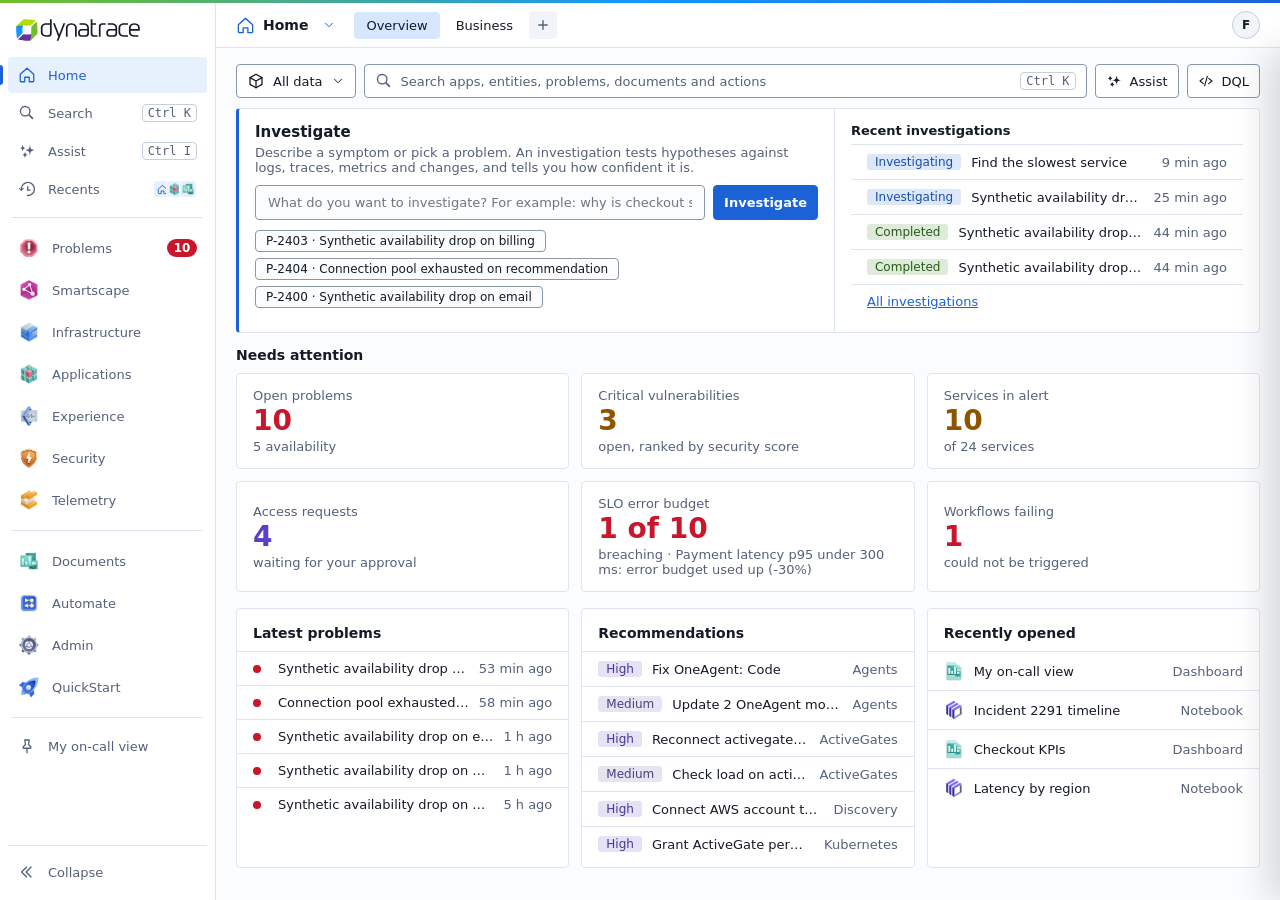
==== commit f98a97d7: "QuickStart: Coming from Datadog? uses the app's expand pattern Co-Authored-By: Claude Sonnet 5.5 <no" ====
--- a/site/new/index.html
+++ b/site/new/index.html
@@ -817,10 +817,7 @@
 .dr-code .dql-h{flex-wrap:wrap}
 .dr-code pre.dql{white-space:pre;word-break:normal}
 pre.dql .cm{color:var(--muted)}
-.dd summary{list-style:none;cursor:pointer;display:flex;flex-direction:column;gap:2px}
-.dd summary::-webkit-details-marker{display:none}
-.dd summary h2::after{content:' ▾';color:var(--muted);font-size:13px}
-.dd:not([open]) summary h2::after{content:' ▸'}
+.dd-h{margin:0 0 4px}
 .dd-g{columns:2 360px;column-gap:28px;margin-top:10px;font-size:13px}
 .dd-r{break-inside:avoid;display:grid;grid-template-columns:minmax(120px,1fr) minmax(140px,1.3fr) 12px;gap:12px;align-items:center;width:100%;padding:6px 8px;border:0;border-top:1px solid var(--line);background:none;color:var(--text);font:inherit;text-align:left;cursor:pointer}
 .dd-r:hover{background:var(--panel2)}
@@ -1636,7 +1633,7 @@
       {label:'Prioritization',rows:VULNS,sort:{k:'score',dir:-1},search:['name','id'],cols:[C('id','ID','mono'),C('name','Vulnerability','name'),C('score','Security score','num1',{num:1}),C('severity','Severity','badge'),C('vtype','Type'),C('entities','Affected entities','int',{num:1}),C('status','Status','badge')],facets:[{k:'severity',label:'Severity'},{k:'status',label:'Status'},{k:'vtype',label:'Type'}]},
       {label:'Findings',rows:FINDS,search:['name','id','entity'],cols:[C('id','ID','mono'),C('name','Finding','name'),C('entity','Entity'),C('severity','Severity','badge'),C('vtype','Type'),C('status','Status','badge'),C('opened','Open since','ago')],facets:[{k:'severity',label:'Severity'},{k:'status',label:'Status'},{k:'vtype',label:'Type'}]}],
      views:[{name:'Critical and open',f:{severity:['Critical'],status:['Open']}},{name:'All',f:{}}]},
-   {id:'siem',name:'SIEM',kind:'Apps & tabs',noSeg:true,render:renderSecurity},
+   {id:'siem',name:'SIEM',badge:{label:'New',tone:'p'},kind:'Apps & tabs',noSeg:true,render:renderSecurity},
    {id:'user-audits',related:[{label:'Show user sessions',app:'telemetry',tab:'user-sessions',key:'user'},{label:'Open detections',app:'security',tab:'detectors',all:true}],name:'User audits',kind:'Telemetry',noun:'audit events',rows:USERAUD,scoped:false,tk:'ago',sort:{k:'ago',dir:1},search:['name','user','ip'],
      cols:[C('ago','Time','ago'),C('user','User'),C('name','Event','name'),C('action','Action'),C('result','Result','badge'),C('risk','Risk','badge'),C('method','Method'),C('ip','Source IP','mono'),C('loc','Location')],
      facets:[{k:'action',label:'Action'},{k:'result',label:'Result'},{k:'risk',label:'Risk'},{k:'method',label:'Method'},{k:'user',label:'User'}]},
@@ -3046,7 +3043,7 @@
  ['Search syntax, facets','DQL. Every view has a DQL button','telemetry/logs'],
  ['Terraform provider, datadog-ci','dtctl, Terraform and Monaco','automate/workflows']
 ];
-const ddCard=()=>`<details class="qs-card dd" open><summary><h2>Coming from Datadog?</h2><span class="muted">Find what you know under its Dynatrace name. You can also type a Datadog term in search.</span></summary><div class="dd-g">${DD_TERMS.map(([d,t],i)=>`<button class="dd-r" data-dd="${i}" title="Open ${esc(t)}"><span class="dd-d">${esc(d)}</span><span class="dd-t">${esc(t)}</span><span class="dd-c" aria-hidden="true">›</span></button>`).join('')}</div></details>`;
+const ddCard=()=>`<details class="ph-wrap dd" open><summary>Coming from Datadog?<span class="muted">${DD_TERMS.length} terms</span>${svgI(ICO.chev,'style="width:14px;height:14px"')}</summary><section class="qs-card"><p class="muted dd-h">Find what you know under its Dynatrace name. You can also type a Datadog term in search.</p><div class="dd-g">${DD_TERMS.map(([d,t],i)=>`<button class="dd-r" data-dd="${i}" title="Open ${esc(t)}"><span class="dd-d">${esc(d)}</span><span class="dd-t">${esc(t)}</span><span class="dd-c" aria-hidden="true">›</span></button>`).join('')}</div></section></details>`;
 function ddOpen(i){const r=DD_TERMS[i][2];if(r==='assist'){openAssist();return}const [a,t]=r.split('/');go(a,t)}
 
 /* ---------- compared with datadog (user menu, shareable with ?read=datadog) ---------- */
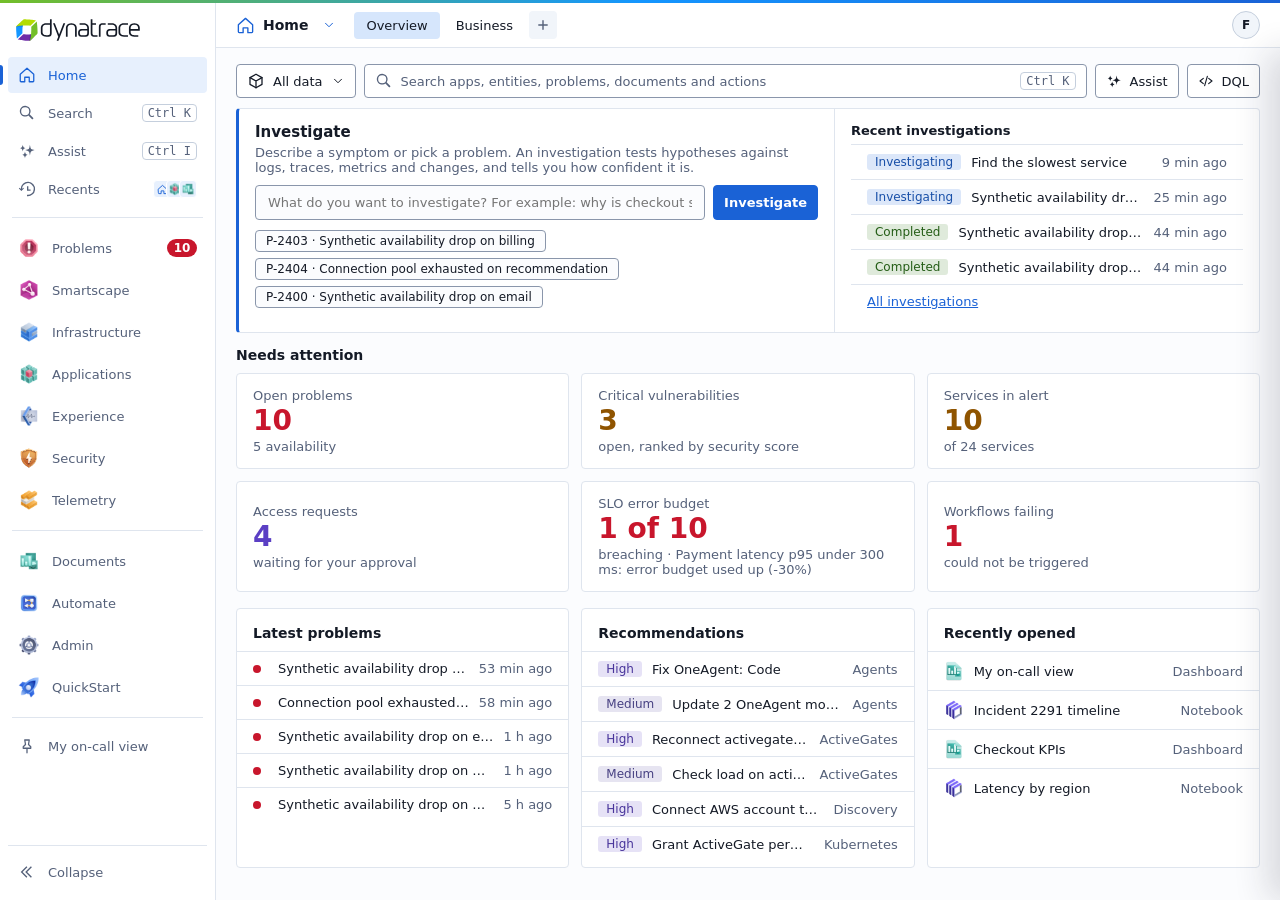
==== commit 25012543: "Prototype switch in the user menu; rename index-a.html to minimal.html - User menu in both prototype" ====
--- a/site/new/index.html
+++ b/site/new/index.html
@@ -3118,12 +3118,14 @@
 const brandWide=()=>isBluebox()?BB_WIDE:LOGO_WIDE;
 const brandName=()=>isBluebox()?'bluebox':'dynatrace';
 const THEMES_UI=[['light','Light','',['#fbfcfe','#ffffff','#1a62d6']],['dark','Dark','',['#0d1117','#161b22','#58a6ff']],['midnight','Midnight','',['#0a1020','#0f172a','#38bdf8']],['terminal','Terminal','',['#050805','#0a100a','#3ddc84']],['contrast','High contrast','',['#ffffff','#ffffff','#0033cc']],['bluebox','Bluebox','',['#0a0b0f','#11131a','#5b9bff']]];
+const PROTO_OPT=/minimal\.html$/.test(location.pathname)?'A':'B';
+document.addEventListener('click',e=>{const a=e.target.closest&&e.target.closest('[data-proto]');if(!a)return;e.preventDefault();location.href=a.getAttribute('href')+location.hash});
 function renderUserMenu(){
   const pref=document.documentElement.dataset.themePref||'light';
-  $('#usermenu').innerHTML=`<div class="um-h"><span class="avatar big">F</span><div><b>Florian Ortner</b><small>Signed in to this prototype</small></div></div><div class="msep"></div><h5>Theme</h5>`+
+  $('#usermenu').innerHTML=`<div class="um-h"><span class="avatar big">F</span><div><b>Florian Ortner</b><small>Signed in to this prototype</small></div></div><div class="msep"></div><h5>Navigation</h5><a class="mi" role="menuitemradio" aria-checked="${PROTO_OPT==='B'}" href="index.html" data-proto><i class="rd"></i>Option B<small>12 apps, current prototype</small></a><a class="mi" role="menuitemradio" aria-checked="${PROTO_OPT==='A'}" href="minimal.html" data-proto><i class="rd"></i>Option A<small>6 apps, alternative</small></a><div class="msep"></div><h5>Theme</h5>`+
    THEMES_UI.map(([id,n,sub,sw])=>`<button class="mi" role="menuitemradio" data-theme-opt="${id}" aria-checked="${pref===id}"><i class="rd"></i><span class="sw" aria-hidden="true">${sw.map(c=>`<i style="background:${c}"></i>`).join('')}</span>${esc(n)}${sub?`<small>${esc(sub)}</small>`:''}</button>`).join('')+
    `<div class="msep"></div><button class="mi hlrow" role="menuitemcheckbox" aria-checked="${HL}" data-hl><span>Highlight menu groups<small>Blue, yellow, purple and gray</small></span><span class="hlsw" aria-hidden="true"><i></i></span></button>`+
-   `<div class="msep"></div><button class="mi" role="menuitem" data-why>Compared with Datadog<small>Share this view</small></button><a class="mi" role="menuitem" href="https://github.com/floortner/reducetothemax" target="_blank" rel="noopener noreferrer">GitHub repository<small>floortner/reducetothemax</small></a><button class="mi" data-toast="Sign out">Sign out</button>`;
+   `<div class="msep"></div><button class="mi" role="menuitem" data-why>Compared with Datadog<small>Share this view</small></button><a class="mi" role="menuitem" href="https://github.com/floortner/reducetothemax/blob/main/site/new/${PROTO_OPT==='A'?'minimal.html':'index.html'}" target="_blank" rel="noopener noreferrer">Source on GitHub<small>site/new/${PROTO_OPT==='A'?'minimal.html':'index.html'}</small></a><a class="mi" role="menuitem" href="https://github.com/floortner/reducetothemax/tree/main/docs/ui-spec" target="_blank" rel="noopener noreferrer">UI spec on GitHub<small>docs/ui-spec</small></a><button class="mi" data-toast="Sign out">Sign out</button>`;
 }
 /* ---------- DQL / dtctl ---------- */
 const dur=m=>m<60?`${Math.round(m)}m`:m<1440?`${+(m/60).toFixed(1)}h`:`${+(m/1440).toFixed(1)}d`;
